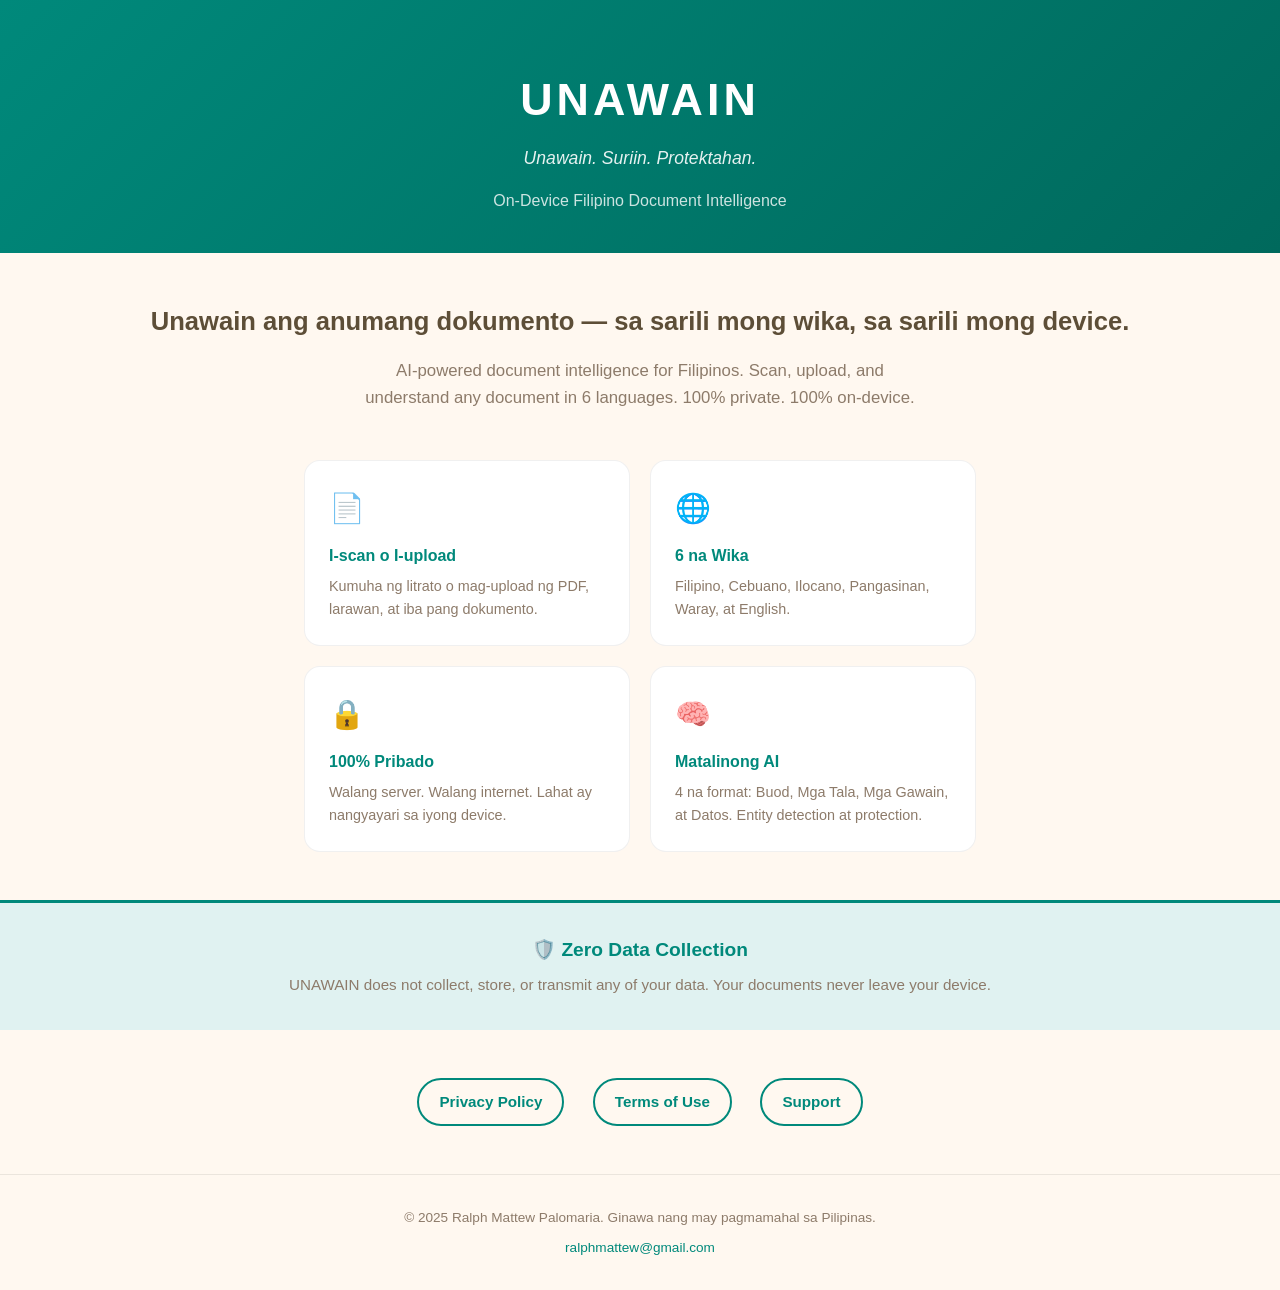
==== index.html @ cf9889a5 "UNAWAIN support site — privacy, terms, support pages" ====
<!DOCTYPE html>
<html lang="en">
<head>
    <meta charset="UTF-8">
    <meta name="viewport" content="width=device-width, initial-scale=1.0">
    <title>UNAWAIN — Filipino Document Intelligence</title>
    <style>
        :root {
            --teal: #00897B;
            --teal-light: #E0F2F1;
            --gold: #C49A2A;
            --brown: #5D4E37;
            --brown-light: #8D7B6A;
            --cream: #FFF8F0;
            --white: #FFFFFF;
        }
        * { margin: 0; padding: 0; box-sizing: border-box; }
        body {
            font-family: -apple-system, BlinkMacSystemFont, 'SF Pro Text', 'Helvetica Neue', sans-serif;
            background: var(--cream);
            color: var(--brown);
            line-height: 1.6;
        }
        .container { max-width: 720px; margin: 0 auto; padding: 0 24px; }
        header {
            text-align: center;
            padding: 64px 24px 40px;
            background: linear-gradient(135deg, var(--teal), #00695C);
            color: var(--white);
        }
        header h1 {
            font-size: 2.8rem;
            letter-spacing: 4px;
            font-weight: 700;
            margin-bottom: 8px;
        }
        header .tagline {
            font-style: italic;
            font-size: 1.1rem;
            opacity: 0.9;
        }
        header .subtitle {
            margin-top: 16px;
            font-size: 1rem;
            opacity: 0.8;
        }
        .hero {
            text-align: center;
            padding: 48px 24px;
        }
        .hero h2 {
            font-size: 1.6rem;
            color: var(--brown);
            margin-bottom: 16px;
        }
        .hero p {
            font-size: 1.05rem;
            color: var(--brown-light);
            max-width: 560px;
            margin: 0 auto;
        }
        .features {
            display: grid;
            grid-template-columns: 1fr 1fr;
            gap: 20px;
            padding: 0 24px 48px;
            max-width: 720px;
            margin: 0 auto;
        }
        @media (max-width: 540px) { .features { grid-template-columns: 1fr; } }
        .feature {
            background: var(--white);
            border-radius: 16px;
            padding: 24px;
            border: 1px solid rgba(0,0,0,0.06);
        }
        .feature .icon { font-size: 1.8rem; margin-bottom: 12px; }
        .feature h3 { font-size: 1rem; margin-bottom: 6px; color: var(--teal); }
        .feature p { font-size: 0.9rem; color: var(--brown-light); }
        .privacy-banner {
            background: var(--teal-light);
            text-align: center;
            padding: 32px 24px;
            border-top: 3px solid var(--teal);
        }
        .privacy-banner h3 { color: var(--teal); font-size: 1.2rem; margin-bottom: 8px; }
        .privacy-banner p { color: var(--brown-light); font-size: 0.95rem; }
        .links {
            text-align: center;
            padding: 40px 24px;
        }
        .links a {
            display: inline-block;
            margin: 8px 12px;
            color: var(--teal);
            text-decoration: none;
            font-weight: 600;
            font-size: 0.95rem;
            padding: 10px 20px;
            border: 2px solid var(--teal);
            border-radius: 24px;
            transition: all 0.2s;
        }
        .links a:hover {
            background: var(--teal);
            color: var(--white);
        }
        footer {
            text-align: center;
            padding: 32px 24px;
            font-size: 0.85rem;
            color: var(--brown-light);
            border-top: 1px solid rgba(0,0,0,0.08);
        }
        footer a { color: var(--teal); text-decoration: none; }
    </style>
</head>
<body>
    <header>
        <h1>UNAWAIN</h1>
        <div class="tagline">Unawain. Suriin. Protektahan.</div>
        <div class="subtitle">On-Device Filipino Document Intelligence</div>
    </header>

    <div class="hero">
        <h2>Unawain ang anumang dokumento — sa sarili mong wika, sa sarili mong device.</h2>
        <p>AI-powered document intelligence for Filipinos. Scan, upload, and understand any document in 6 languages. 100% private. 100% on-device.</p>
    </div>

    <div class="features">
        <div class="feature">
            <div class="icon">📄</div>
            <h3>I-scan o I-upload</h3>
            <p>Kumuha ng litrato o mag-upload ng PDF, larawan, at iba pang dokumento.</p>
        </div>
        <div class="feature">
            <div class="icon">🌐</div>
            <h3>6 na Wika</h3>
            <p>Filipino, Cebuano, Ilocano, Pangasinan, Waray, at English.</p>
        </div>
        <div class="feature">
            <div class="icon">🔒</div>
            <h3>100% Pribado</h3>
            <p>Walang server. Walang internet. Lahat ay nangyayari sa iyong device.</p>
        </div>
        <div class="feature">
            <div class="icon">🧠</div>
            <h3>Matalinong AI</h3>
            <p>4 na format: Buod, Mga Tala, Mga Gawain, at Datos. Entity detection at protection.</p>
        </div>
    </div>

    <div class="privacy-banner">
        <h3>🛡️ Zero Data Collection</h3>
        <p>UNAWAIN does not collect, store, or transmit any of your data. Your documents never leave your device.</p>
    </div>

    <div class="links">
        <a href="privacy/">Privacy Policy</a>
        <a href="terms/">Terms of Use</a>
        <a href="support/">Support</a>
    </div>

    <footer>
        <p>&copy; 2025 Ralph Mattew Palomaria. Ginawa nang may pagmamahal sa Pilipinas.</p>
        <p style="margin-top: 8px;"><a href="mailto:ralphmattew@gmail.com">ralphmattew@gmail.com</a></p>
    </footer>
</body>
</html>
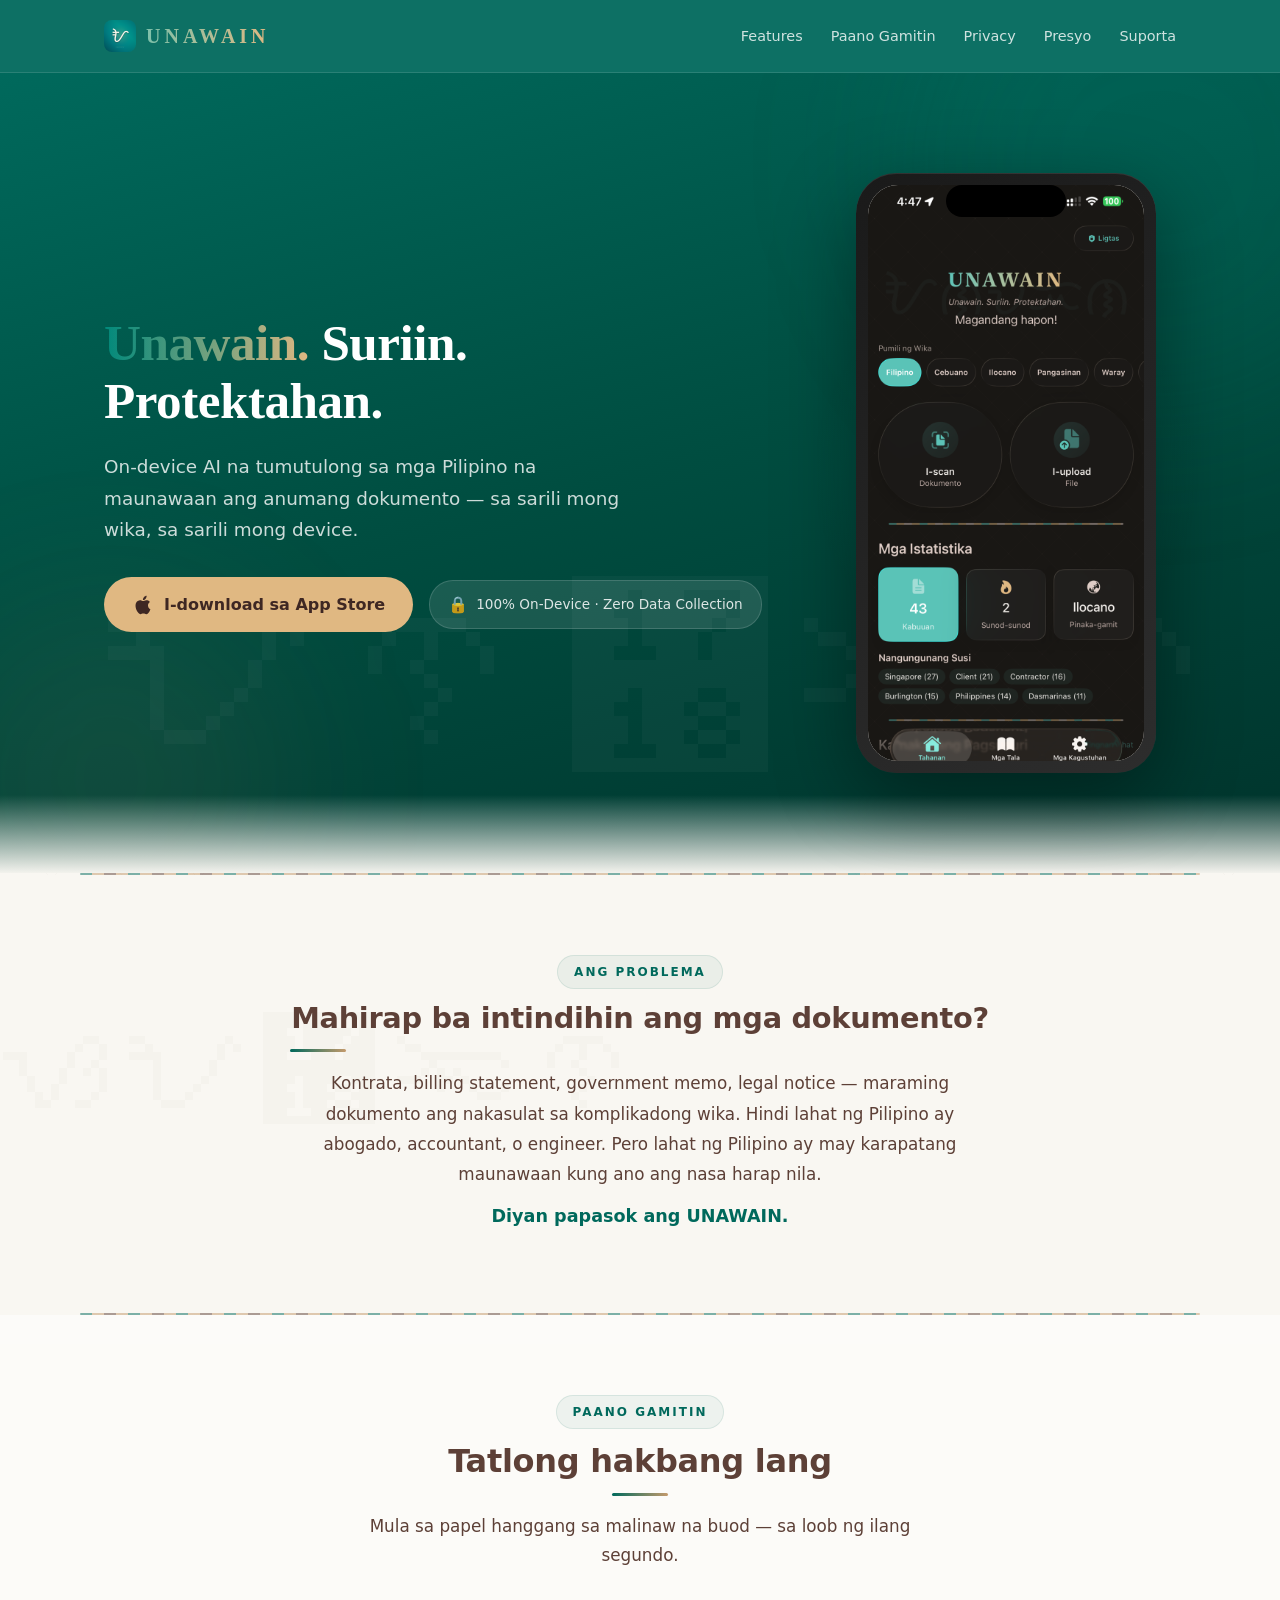
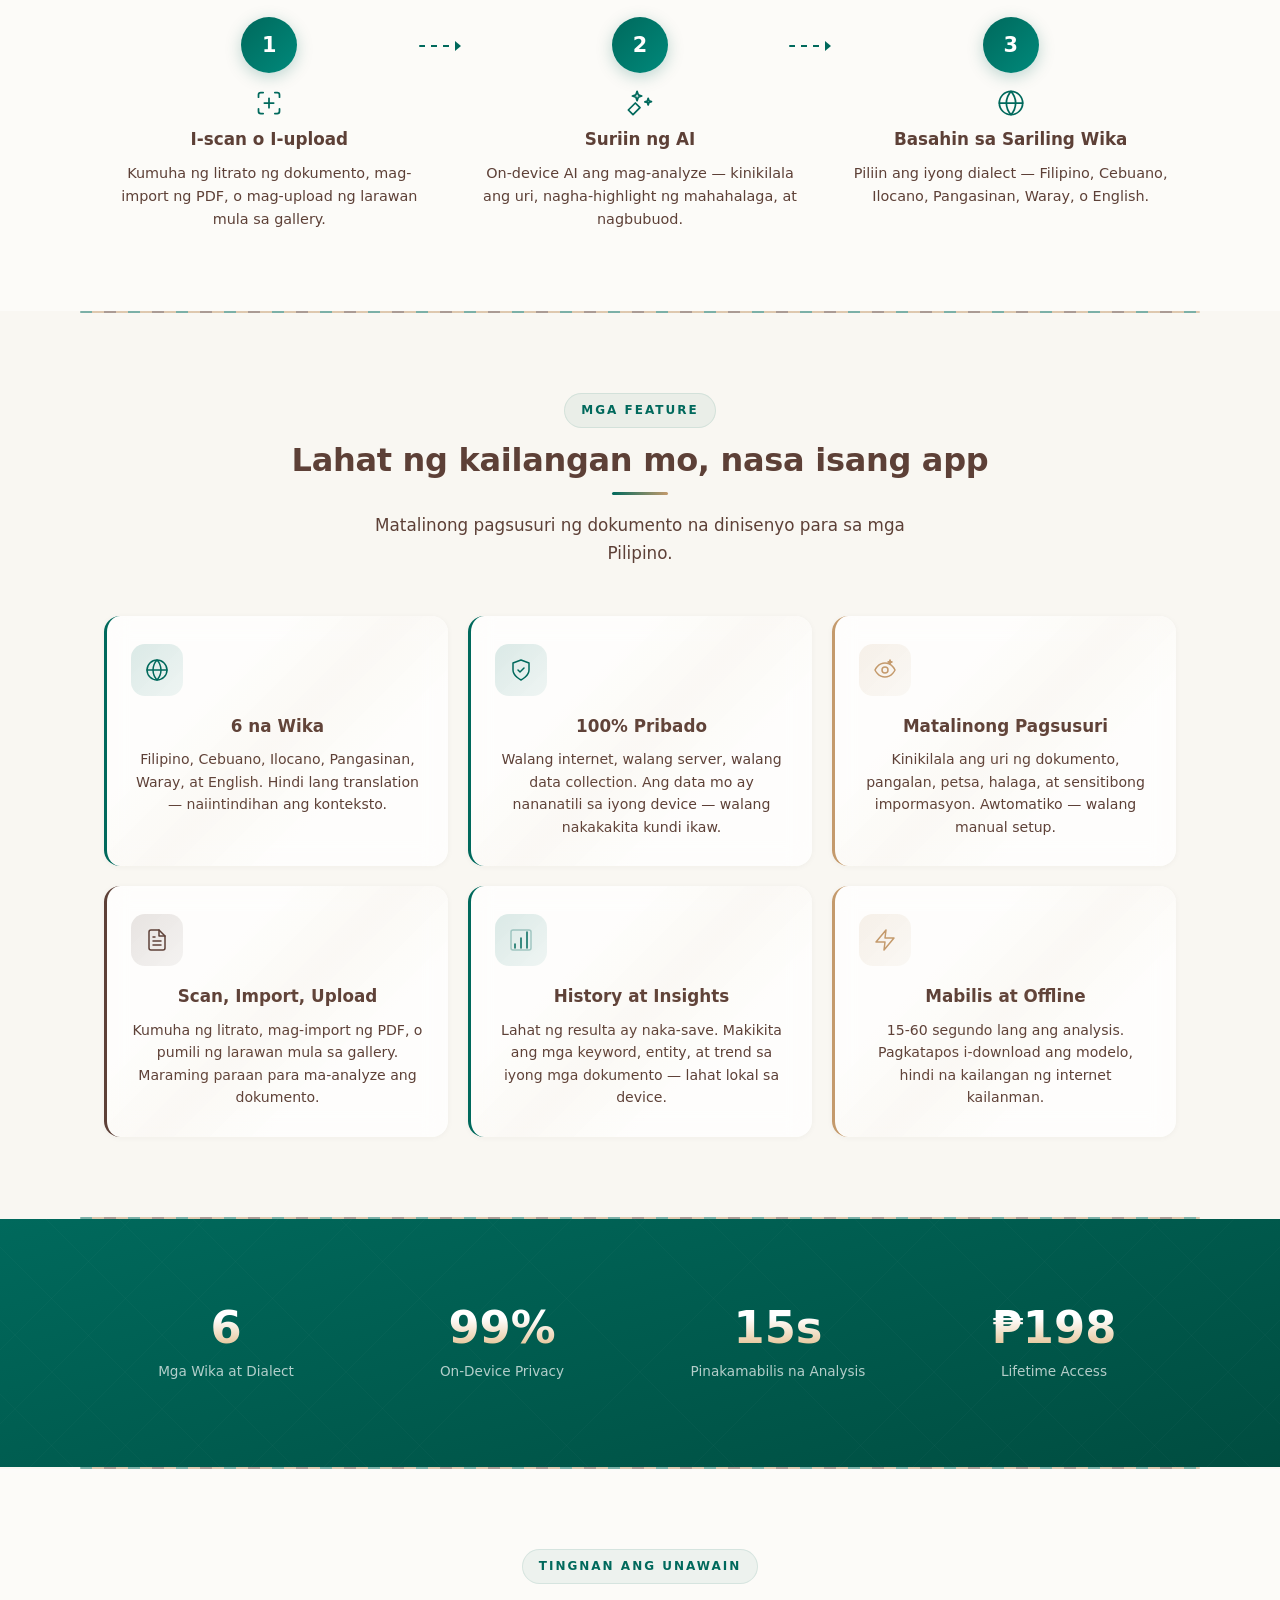
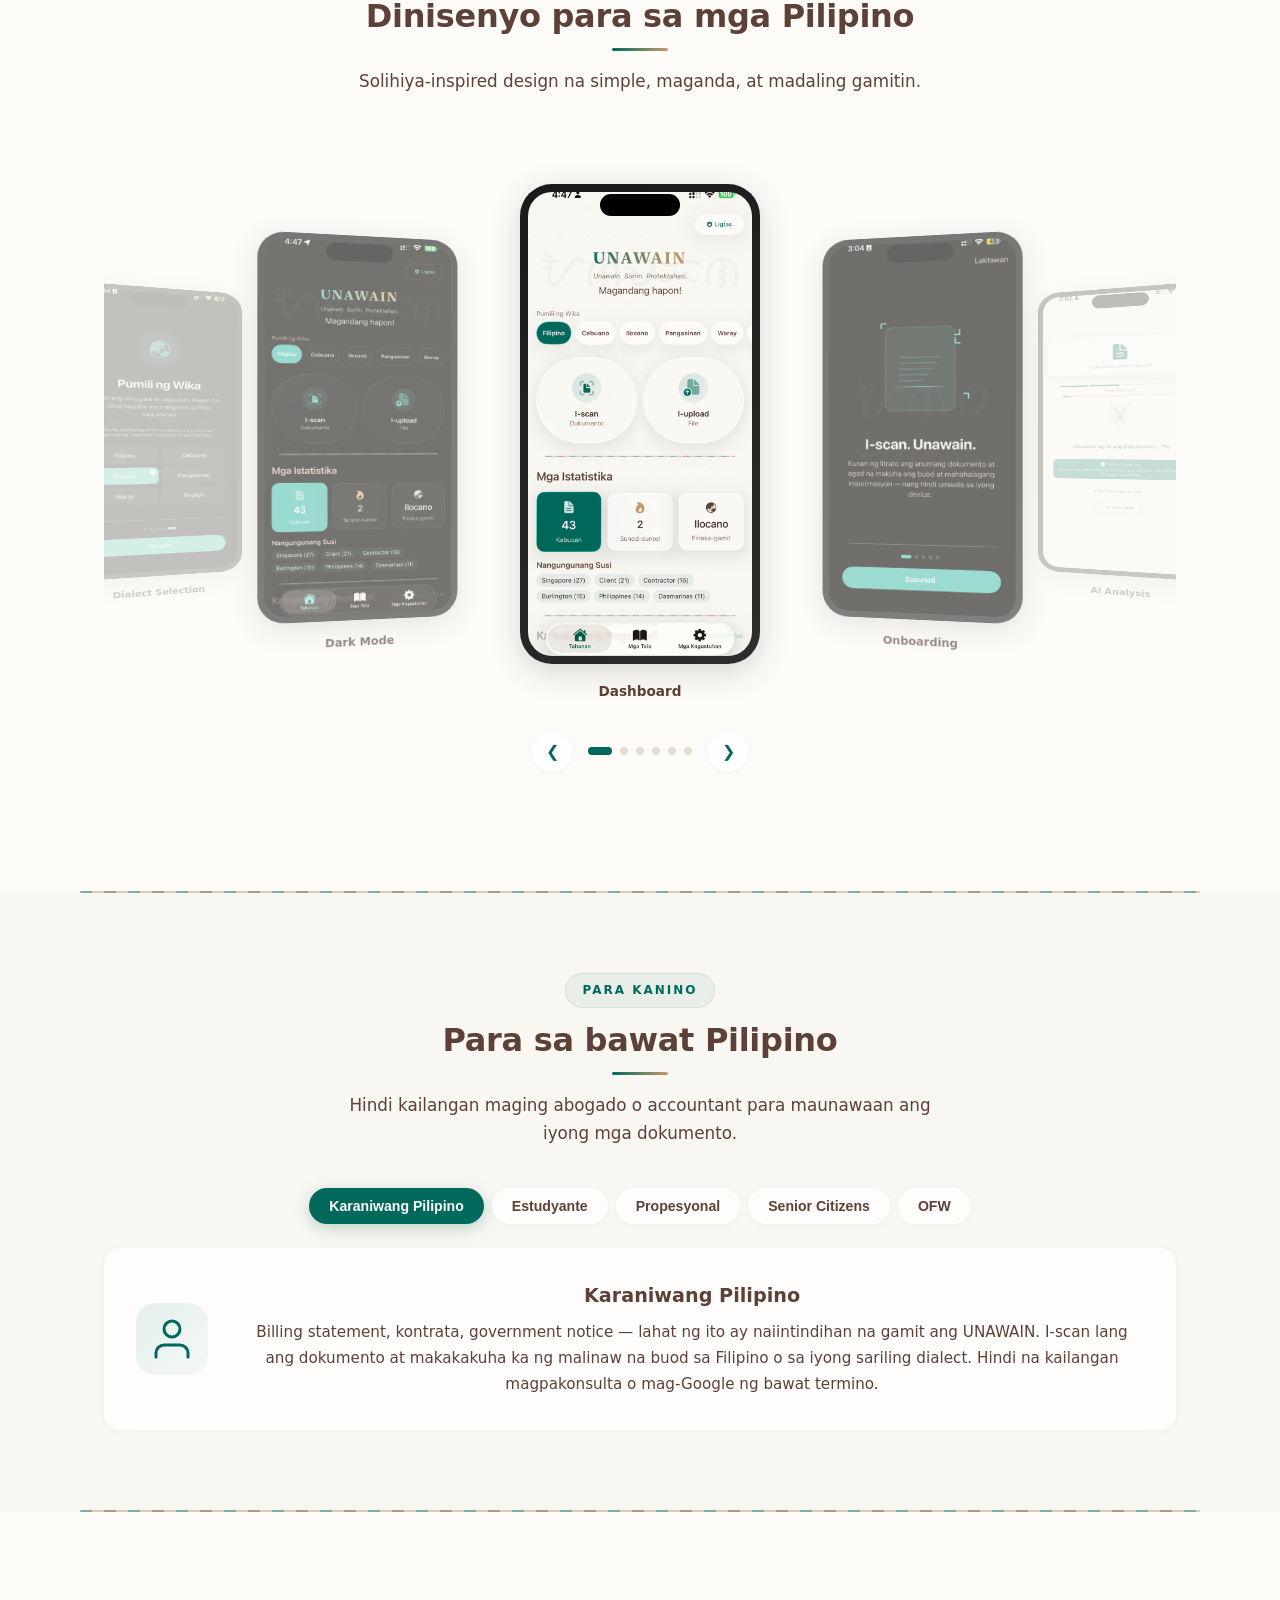
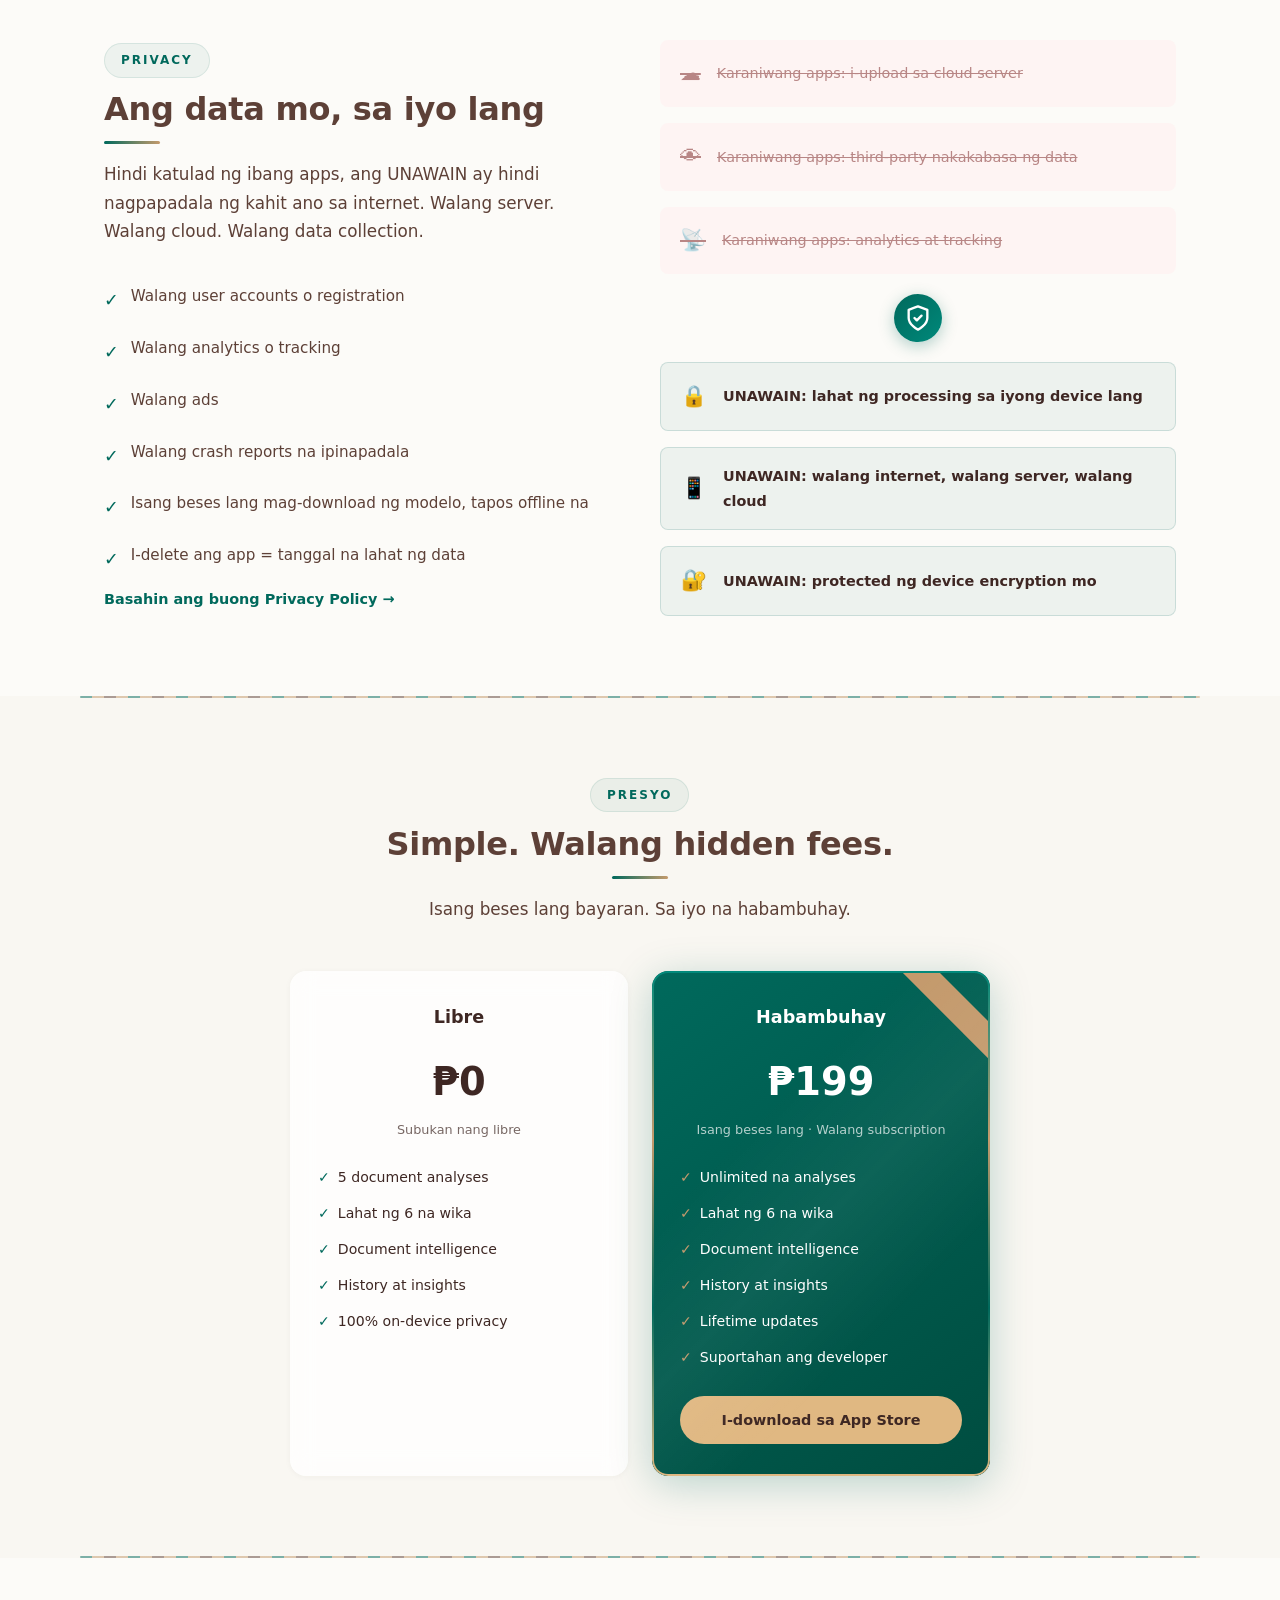
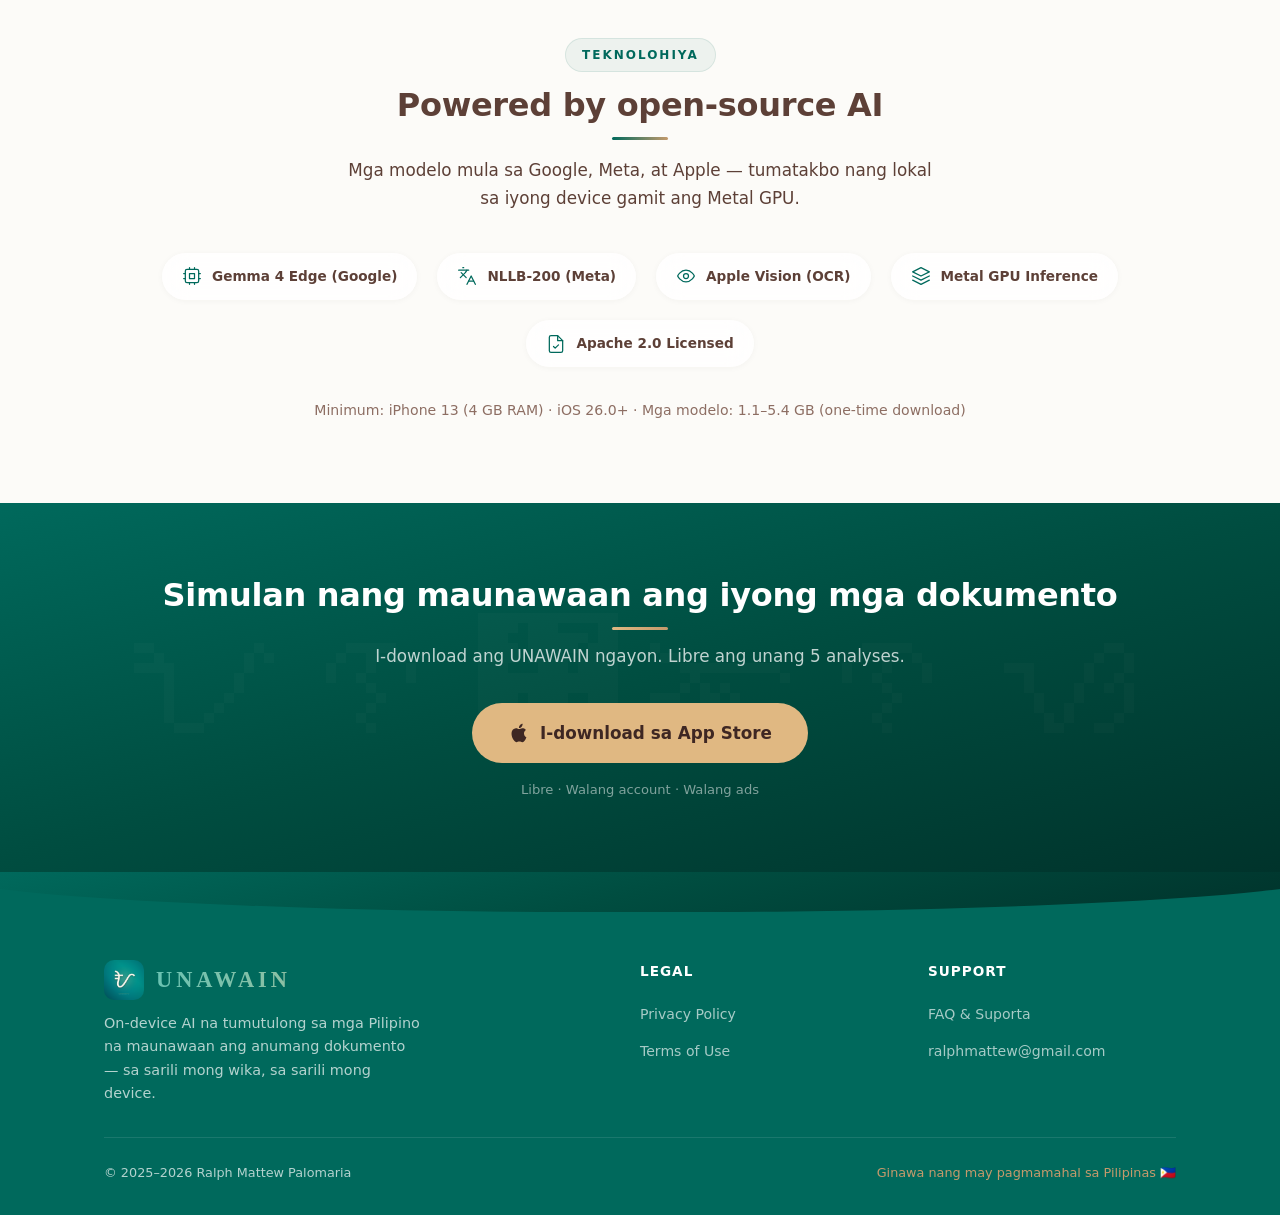
==== commit 4dbbb4b7: "Redesign landing page with premium UI/UX - 3D parallax hero phone, floating Solihiya particles, cine" ====
--- a/index.html
+++ b/index.html
@@ -1,169 +1,840 @@
 <!DOCTYPE html>
-<html lang="en">
+<html lang="fil">
 <head>
     <meta charset="UTF-8">
     <meta name="viewport" content="width=device-width, initial-scale=1.0">
-    <title>UNAWAIN — Filipino Document Intelligence</title>
-    <style>
-        :root {
-            --teal: #00897B;
-            --teal-light: #E0F2F1;
-            --gold: #C49A2A;
-            --brown: #5D4E37;
-            --brown-light: #8D7B6A;
-            --cream: #FFF8F0;
-            --white: #FFFFFF;
-        }
-        * { margin: 0; padding: 0; box-sizing: border-box; }
-        body {
-            font-family: -apple-system, BlinkMacSystemFont, 'SF Pro Text', 'Helvetica Neue', sans-serif;
-            background: var(--cream);
-            color: var(--brown);
-            line-height: 1.6;
-        }
-        .container { max-width: 720px; margin: 0 auto; padding: 0 24px; }
-        header {
-            text-align: center;
-            padding: 64px 24px 40px;
-            background: linear-gradient(135deg, var(--teal), #00695C);
-            color: var(--white);
-        }
-        header h1 {
-            font-size: 2.8rem;
-            letter-spacing: 4px;
-            font-weight: 700;
-            margin-bottom: 8px;
-        }
-        header .tagline {
-            font-style: italic;
-            font-size: 1.1rem;
-            opacity: 0.9;
-        }
-        header .subtitle {
-            margin-top: 16px;
-            font-size: 1rem;
-            opacity: 0.8;
-        }
-        .hero {
-            text-align: center;
-            padding: 48px 24px;
-        }
-        .hero h2 {
-            font-size: 1.6rem;
-            color: var(--brown);
-            margin-bottom: 16px;
-        }
-        .hero p {
-            font-size: 1.05rem;
-            color: var(--brown-light);
-            max-width: 560px;
-            margin: 0 auto;
-        }
-        .features {
-            display: grid;
-            grid-template-columns: 1fr 1fr;
-            gap: 20px;
-            padding: 0 24px 48px;
-            max-width: 720px;
-            margin: 0 auto;
-        }
-        @media (max-width: 540px) { .features { grid-template-columns: 1fr; } }
-        .feature {
-            background: var(--white);
-            border-radius: 16px;
-            padding: 24px;
-            border: 1px solid rgba(0,0,0,0.06);
-        }
-        .feature .icon { font-size: 1.8rem; margin-bottom: 12px; }
-        .feature h3 { font-size: 1rem; margin-bottom: 6px; color: var(--teal); }
-        .feature p { font-size: 0.9rem; color: var(--brown-light); }
-        .privacy-banner {
-            background: var(--teal-light);
-            text-align: center;
-            padding: 32px 24px;
-            border-top: 3px solid var(--teal);
-        }
-        .privacy-banner h3 { color: var(--teal); font-size: 1.2rem; margin-bottom: 8px; }
-        .privacy-banner p { color: var(--brown-light); font-size: 0.95rem; }
-        .links {
-            text-align: center;
-            padding: 40px 24px;
-        }
-        .links a {
-            display: inline-block;
-            margin: 8px 12px;
-            color: var(--teal);
-            text-decoration: none;
-            font-weight: 600;
-            font-size: 0.95rem;
-            padding: 10px 20px;
-            border: 2px solid var(--teal);
-            border-radius: 24px;
-            transition: all 0.2s;
-        }
-        .links a:hover {
-            background: var(--teal);
-            color: var(--white);
-        }
-        footer {
-            text-align: center;
-            padding: 32px 24px;
-            font-size: 0.85rem;
-            color: var(--brown-light);
-            border-top: 1px solid rgba(0,0,0,0.08);
-        }
-        footer a { color: var(--teal); text-decoration: none; }
-    </style>
+    <title>UNAWAIN — Filipino Document Intelligence | On-Device AI</title>
+    <meta name="description" content="On-device AI na tumutulong sa mga Pilipino na maunawaan ang anumang dokumento — sa sarili mong wika, sa sarili mong device. 100% pribado, walang internet.">
+    <meta property="og:title" content="UNAWAIN — Filipino Document Intelligence">
+    <meta property="og:description" content="On-device AI para sa mga Pilipino. I-scan o i-upload ang dokumento, makakuha ng buod sa 6 na wika. 100% pribado.">
+    <meta property="og:type" content="website">
+    <meta property="og:image" content="https://ralph-mattew.github.io/unawain-app/assets/img/appicon.png">
+    <meta property="og:url" content="https://ralph-mattew.github.io/unawain-app/">
+    <meta name="twitter:card" content="summary_large_image">
+    <meta name="twitter:title" content="UNAWAIN — Filipino Document Intelligence">
+    <meta name="twitter:description" content="On-device AI para sa mga Pilipino. I-scan, suriin, unawain — sa sarili mong wika.">
+    <meta name="theme-color" content="#00695C">
+    <link rel="icon" type="image/png" href="assets/img/appicon.png">
+    <link rel="stylesheet" href="assets/css/style.css">
+    <script type="application/ld+json">
+    {
+        "@context": "https://schema.org",
+        "@type": "SoftwareApplication",
+        "name": "UNAWAIN",
+        "operatingSystem": "iOS 26+",
+        "applicationCategory": "ProductivityApplication",
+        "offers": [
+            { "@type": "Offer", "price": "0", "priceCurrency": "PHP", "description": "Free Tier — 5 document analyses" },
+            { "@type": "Offer", "price": "199", "priceCurrency": "PHP", "description": "Lifetime Access — Unlimited" }
+        ],
+        "description": "On-device AI na tumutulong sa mga Pilipino na maunawaan ang anumang dokumento sa sarili mong wika.",
+        "author": { "@type": "Person", "name": "Ralph Mattew Palomaria" }
+    }
+    </script>
 </head>
 <body>
-    <header>
-        <h1>UNAWAIN</h1>
-        <div class="tagline">Unawain. Suriin. Protektahan.</div>
-        <div class="subtitle">On-Device Filipino Document Intelligence</div>
-    </header>
-
-    <div class="hero">
-        <h2>Unawain ang anumang dokumento — sa sarili mong wika, sa sarili mong device.</h2>
-        <p>AI-powered document intelligence for Filipinos. Scan, upload, and understand any document in 6 languages. 100% private. 100% on-device.</p>
-    </div>
-
-    <div class="features">
-        <div class="feature">
-            <div class="icon">📄</div>
-            <h3>I-scan o I-upload</h3>
-            <p>Kumuha ng litrato o mag-upload ng PDF, larawan, at iba pang dokumento.</p>
-        </div>
-        <div class="feature">
-            <div class="icon">🌐</div>
-            <h3>6 na Wika</h3>
-            <p>Filipino, Cebuano, Ilocano, Pangasinan, Waray, at English.</p>
-        </div>
-        <div class="feature">
-            <div class="icon">🔒</div>
-            <h3>100% Pribado</h3>
-            <p>Walang server. Walang internet. Lahat ay nangyayari sa iyong device.</p>
-        </div>
-        <div class="feature">
-            <div class="icon">🧠</div>
-            <h3>Matalinong AI</h3>
-            <p>4 na format: Buod, Mga Tala, Mga Gawain, at Datos. Entity detection at protection.</p>
-        </div>
-    </div>
-
-    <div class="privacy-banner">
-        <h3>🛡️ Zero Data Collection</h3>
-        <p>UNAWAIN does not collect, store, or transmit any of your data. Your documents never leave your device.</p>
-    </div>
-
-    <div class="links">
-        <a href="privacy/">Privacy Policy</a>
-        <a href="terms/">Terms of Use</a>
-        <a href="support/">Support</a>
-    </div>
-
-    <footer>
-        <p>&copy; 2025 Ralph Mattew Palomaria. Ginawa nang may pagmamahal sa Pilipinas.</p>
-        <p style="margin-top: 8px;"><a href="mailto:ralphmattew@gmail.com">ralphmattew@gmail.com</a></p>
-    </footer>
+<div class="scroll-progress" id="scroll-progress" aria-hidden="true"></div>
+<a href="#features" class="skip-link">Skip to content</a>
+
+<!-- Navigation -->
+<nav class="site-nav" id="site-nav">
+    <div class="nav-inner">
+        <a href="./" class="nav-brand"><img src="assets/img/appicon.png" alt="UNAWAIN" class="nav-icon" width="32" height="32">UNAWAIN</a>
+        <button class="nav-toggle" onclick="document.querySelector('.nav-links').classList.toggle('open')" aria-label="Menu">&#9776;</button>
+        <ul class="nav-links">
+            <li><a href="#features">Features</a></li>
+            <li><a href="#how-it-works">Paano Gamitin</a></li>
+            <li><a href="#privacy-section">Privacy</a></li>
+            <li><a href="#pricing">Presyo</a></li>
+            <li><a href="support/">Suporta</a></li>
+        </ul>
+    </div>
+</nav>
+
+<!-- Hero -->
+<section class="hero">
+    <canvas class="hero-particles" aria-hidden="true"></canvas>
+    <div class="hero-orb hero-orb-1"></div>
+    <div class="hero-orb hero-orb-2"></div>
+    <div class="section-inner">
+        <div class="hero-content">
+            <h1 class="hero-tagline">
+                <span class="accent">Unawain.</span> Suriin.<br>Protektahan.
+            </h1>
+            <p class="hero-subtitle">
+                On-device AI na tumutulong sa mga Pilipino na maunawaan ang anumang dokumento — sa sarili mong wika, sa sarili mong device.
+            </p>
+            <div class="hero-badges">
+                <a href="#pricing" class="hero-cta">
+                    <svg viewBox="0 0 24 24" fill="currentColor" width="22" height="22"><path d="M18.71 19.5c-.83 1.24-1.71 2.45-3.05 2.47-1.34.03-1.77-.79-3.29-.79-1.53 0-2 .77-3.27.82-1.31.05-2.3-1.32-3.14-2.53C4.25 17 2.94 12.45 4.7 9.39c.87-1.52 2.43-2.48 4.12-2.51 1.28-.02 2.5.87 3.29.87.78 0 2.26-1.07 3.8-.91.65.03 2.47.26 3.64 1.98-.09.06-2.17 1.28-2.15 3.81.03 3.02 2.65 4.03 2.68 4.04-.03.07-.42 1.44-1.38 2.83M13 3.5c.73-.83 1.94-1.46 2.94-1.5.13 1.17-.34 2.35-1.04 3.19-.69.85-1.83 1.51-2.95 1.42-.15-1.15.41-2.35 1.05-3.11z"/></svg>
+                    I-download sa App Store
+                </a>
+                <span class="privacy-pill">
+                    <span class="lock-icon">&#x1F512;</span>
+                    100% On-Device &middot; Zero Data Collection
+                </span>
+            </div>
+        </div>
+        <div class="hero-visual">
+            <div class="phone-glow"></div>
+            <div class="phone-mockup">
+                <div class="phone-notch"></div>
+                <div class="phone-screen">
+                    <img src="assets/screenshots/dashboard-dark.png" alt="UNAWAIN Dashboard — istatistika, keyword chips, at mabilis na aksyon sa dark mode" class="phone-screenshot">
+                </div>
+            </div>
+        </div>
+    </div>
+</section>
+
+<div class="banig-divider"></div>
+
+<!-- Problem Statement -->
+<section class="problem">
+    <div class="section-inner">
+        <div class="problem-content reveal">
+            <span class="section-label">Ang Problema</span>
+            <h2 class="section-title">Mahirap ba intindihin ang mga dokumento?</h2>
+            <p>
+                Kontrata, billing statement, government memo, legal notice — maraming dokumento ang nakasulat sa komplikadong wika. Hindi lahat ng Pilipino ay abogado, accountant, o engineer. Pero lahat ng Pilipino ay may karapatang maunawaan kung ano ang nasa harap nila.
+            </p>
+            <p style="margin-top: 12px;">
+                <strong style="color: var(--philippine-teal); font-size: 1.1rem;">Diyan papasok ang UNAWAIN.</strong>
+            </p>
+        </div>
+    </div>
+</section>
+
+<div class="banig-divider"></div>
+
+<!-- How It Works -->
+<section class="how-it-works" id="how-it-works">
+    <div class="section-inner section-center">
+        <span class="section-label reveal">Paano Gamitin</span>
+        <h2 class="section-title reveal">Tatlong hakbang lang</h2>
+        <p class="section-subtitle reveal">Mula sa papel hanggang sa malinaw na buod — sa loob ng ilang segundo.</p>
+
+        <div class="steps-grid">
+            <div class="step reveal reveal-delay-1">
+                <div class="step-number">1</div>
+                <div class="step-icon"><svg width="28" height="28" viewBox="0 0 24 24" fill="none" stroke="currentColor" stroke-width="1.5" stroke-linecap="round" stroke-linejoin="round"><path d="M3 7V5a2 2 0 0 1 2-2h2"/><path d="M17 3h2a2 2 0 0 1 2 2v2"/><path d="M21 17v2a2 2 0 0 1-2 2h-2"/><path d="M7 21H5a2 2 0 0 1-2-2v-2"/><path d="M8 12h8"/><path d="M12 8v8"/></svg></div>
+                <h3>I-scan o I-upload</h3>
+                <p>Kumuha ng litrato ng dokumento, mag-import ng PDF, o mag-upload ng larawan mula sa gallery.</p>
+                <span class="step-arrow">&#10140;</span>
+            </div>
+            <div class="step reveal reveal-delay-2">
+                <div class="step-number">2</div>
+                <div class="step-icon"><svg width="28" height="28" viewBox="0 0 24 24" fill="none" stroke="currentColor" stroke-width="1.5" stroke-linecap="round" stroke-linejoin="round"><path d="M9.5 2l1 3 3 1-3 1-1 3-1-3-3-1 3-1z"/><path d="M19 8l.7 2.1 2.1.7-2.1.7-.7 2.1-.7-2.1L16.2 11l2.1-.7z"/><path d="M2 18l6-6 4 4-6 6z"/></svg></div>
+                <h3>Suriin ng AI</h3>
+                <p>On-device AI ang mag-analyze — kinikilala ang uri, nagha-highlight ng mahahalaga, at nagbubuod.</p>
+                <span class="step-arrow">&#10140;</span>
+            </div>
+            <div class="step reveal reveal-delay-3">
+                <div class="step-number">3</div>
+                <div class="step-icon"><svg width="28" height="28" viewBox="0 0 24 24" fill="none" stroke="currentColor" stroke-width="1.5" stroke-linecap="round" stroke-linejoin="round"><circle cx="12" cy="12" r="10"/><path d="M2 12h20"/><path d="M12 2a15.3 15.3 0 0 1 4 10 15.3 15.3 0 0 1-4 10 15.3 15.3 0 0 1-4-10A15.3 15.3 0 0 1 12 2z"/></svg></div>
+                <h3>Basahin sa Sariling Wika</h3>
+                <p>Piliin ang iyong dialect — Filipino, Cebuano, Ilocano, Pangasinan, Waray, o English.</p>
+            </div>
+        </div>
+    </div>
+</section>
+
+<div class="banig-divider"></div>
+
+<!-- Features -->
+<section class="features" id="features">
+    <div class="section-inner section-center">
+        <span class="section-label reveal">Mga Feature</span>
+        <h2 class="section-title reveal">Lahat ng kailangan mo, nasa isang app</h2>
+        <p class="section-subtitle reveal">Matalinong pagsusuri ng dokumento na dinisenyo para sa mga Pilipino.</p>
+
+        <div class="features-grid">
+            <div class="feature-card capiz-shimmer reveal reveal-delay-1">
+                <div class="feature-icon"><svg width="24" height="24" viewBox="0 0 24 24" fill="none" stroke="currentColor" stroke-width="1.5" stroke-linecap="round" stroke-linejoin="round"><circle cx="12" cy="12" r="10"/><path d="M2 12h20"/><path d="M12 2a15.3 15.3 0 0 1 4 10 15.3 15.3 0 0 1-4 10 15.3 15.3 0 0 1-4-10A15.3 15.3 0 0 1 12 2z"/></svg></div>
+                <h3>6 na Wika</h3>
+                <p>Filipino, Cebuano, Ilocano, Pangasinan, Waray, at English. Hindi lang translation — naiintindihan ang konteksto.</p>
+            </div>
+            <div class="feature-card capiz-shimmer reveal reveal-delay-2">
+                <div class="feature-icon"><svg width="24" height="24" viewBox="0 0 24 24" fill="none" stroke="currentColor" stroke-width="1.5" stroke-linecap="round" stroke-linejoin="round"><path d="M12 22s8-4 8-10V5l-8-3-8 3v7c0 6 8 10 8 10z"/><path d="M9 12l2 2 4-4"/></svg></div>
+                <h3>100% Pribado</h3>
+                <p>Walang internet, walang server, walang data collection. Ang data mo ay nananatili sa iyong device — walang nakakakita kundi ikaw.</p>
+            </div>
+            <div class="feature-card capiz-shimmer reveal reveal-delay-3">
+                <div class="feature-icon"><svg width="24" height="24" viewBox="0 0 24 24" fill="none" stroke="currentColor" stroke-width="1.5" stroke-linecap="round" stroke-linejoin="round"><path d="M2 12s3-7 10-7 10 7 10 7-3 7-10 7S2 12 2 12z"/><circle cx="12" cy="12" r="3"/><path d="M17 2l.5 1.5L19 4l-1.5.5L17 6l-.5-1.5L15 4l1.5-.5z"/></svg></div>
+                <h3>Matalinong Pagsusuri</h3>
+                <p>Kinikilala ang uri ng dokumento, pangalan, petsa, halaga, at sensitibong impormasyon. Awtomatiko — walang manual setup.</p>
+            </div>
+            <div class="feature-card capiz-shimmer reveal reveal-delay-1">
+                <div class="feature-icon"><svg width="24" height="24" viewBox="0 0 24 24" fill="none" stroke="currentColor" stroke-width="1.5" stroke-linecap="round" stroke-linejoin="round"><path d="M14 2H6a2 2 0 0 0-2 2v16a2 2 0 0 0 2 2h12a2 2 0 0 0 2-2V8z"/><path d="M14 2v6h6"/><path d="M16 13H8"/><path d="M16 17H8"/><path d="M10 9H8"/></svg></div>
+                <h3>Scan, Import, Upload</h3>
+                <p>Kumuha ng litrato, mag-import ng PDF, o pumili ng larawan mula sa gallery. Maraming paraan para ma-analyze ang dokumento.</p>
+            </div>
+            <div class="feature-card capiz-shimmer reveal reveal-delay-2">
+                <div class="feature-icon"><svg width="24" height="24" viewBox="0 0 24 24" fill="none" stroke="currentColor" stroke-width="1.5" stroke-linecap="round" stroke-linejoin="round"><path d="M12 20V10"/><path d="M18 20V4"/><path d="M6 20v-4"/><rect x="2" y="2" width="20" height="20" rx="2" stroke-opacity="0.3"/></svg></div>
+                <h3>History at Insights</h3>
+                <p>Lahat ng resulta ay naka-save. Makikita ang mga keyword, entity, at trend sa iyong mga dokumento — lahat lokal sa device.</p>
+            </div>
+            <div class="feature-card capiz-shimmer reveal reveal-delay-3">
+                <div class="feature-icon"><svg width="24" height="24" viewBox="0 0 24 24" fill="none" stroke="currentColor" stroke-width="1.5" stroke-linecap="round" stroke-linejoin="round"><polygon points="13 2 3 14 12 14 11 22 21 10 12 10 13 2"/></svg></div>
+                <h3>Mabilis at Offline</h3>
+                <p>15-60 segundo lang ang analysis. Pagkatapos i-download ang modelo, hindi na kailangan ng internet kailanman.</p>
+            </div>
+        </div>
+    </div>
+</section>
+
+<div class="banig-divider"></div>
+
+<!-- Stats -->
+<section class="stats">
+    <div class="section-inner">
+        <div class="stats-grid">
+            <div class="stat-item reveal reveal-delay-1">
+                <div class="stat-number" data-target="6" data-suffix="">0</div>
+                <div class="stat-label">Mga Wika at Dialect</div>
+            </div>
+            <div class="stat-item reveal reveal-delay-2">
+                <div class="stat-number" data-target="100" data-suffix="%">0%</div>
+                <div class="stat-label">On-Device Privacy</div>
+            </div>
+            <div class="stat-item reveal reveal-delay-3">
+                <div class="stat-number" data-target="15" data-suffix="s">0s</div>
+                <div class="stat-label">Pinakamabilis na Analysis</div>
+            </div>
+            <div class="stat-item reveal reveal-delay-4">
+                <div class="stat-number" data-target="199" data-prefix="&#8369;" data-suffix="">&#8369;0</div>
+                <div class="stat-label">Lifetime Access</div>
+            </div>
+        </div>
+    </div>
+</section>
+
+<div class="banig-divider"></div>
+
+<!-- Screenshots -->
+<section class="screenshots" id="screenshots">
+    <div class="section-inner section-center">
+        <span class="section-label reveal">Tingnan ang UNAWAIN</span>
+        <h2 class="section-title reveal">Dinisenyo para sa mga Pilipino</h2>
+        <p class="section-subtitle reveal">Solihiya-inspired design na simple, maganda, at madaling gamitin.</p>
+
+        <div class="carousel-container">
+            <div class="carousel-track" id="carousel-track">
+                <div class="carousel-slide" data-index="0">
+                    <div class="screenshot-frame">
+                        <div class="screenshot-inner">
+                            <img src="assets/screenshots/dashboard-light.png" alt="UNAWAIN Dashboard" loading="lazy">
+                        </div>
+                    </div>
+                    <div class="screenshot-caption">Dashboard</div>
+                </div>
+                <div class="carousel-slide" data-index="1">
+                    <div class="screenshot-frame">
+                        <div class="screenshot-inner">
+                            <img src="assets/screenshots/onboarding-scan.png" alt="UNAWAIN Onboarding" loading="lazy">
+                        </div>
+                    </div>
+                    <div class="screenshot-caption">Onboarding</div>
+                </div>
+                <div class="carousel-slide" data-index="2">
+                    <div class="screenshot-frame">
+                        <div class="screenshot-inner">
+                            <img src="assets/screenshots/ai-processing.png" alt="UNAWAIN AI Processing" loading="lazy">
+                        </div>
+                    </div>
+                    <div class="screenshot-caption">AI Analysis</div>
+                </div>
+                <div class="carousel-slide" data-index="3">
+                    <div class="screenshot-frame">
+                        <div class="screenshot-inner">
+                            <img src="assets/screenshots/document-result.png" alt="UNAWAIN Document Result" loading="lazy">
+                        </div>
+                    </div>
+                    <div class="screenshot-caption">Summary Result</div>
+                </div>
+                <div class="carousel-slide" data-index="4">
+                    <div class="screenshot-frame">
+                        <div class="screenshot-inner">
+                            <img src="assets/screenshots/dialect-selection.png" alt="UNAWAIN Dialect Selection" loading="lazy">
+                        </div>
+                    </div>
+                    <div class="screenshot-caption">Dialect Selection</div>
+                </div>
+                <div class="carousel-slide" data-index="5">
+                    <div class="screenshot-frame">
+                        <div class="screenshot-inner">
+                            <img src="assets/screenshots/dashboard-dark.png" alt="UNAWAIN Dark Mode" loading="lazy">
+                        </div>
+                    </div>
+                    <div class="screenshot-caption">Dark Mode</div>
+                </div>
+            </div>
+            <div class="carousel-nav">
+                <button class="carousel-btn carousel-prev" aria-label="Previous">&#10094;</button>
+                <div class="carousel-dots" id="carousel-dots"></div>
+                <button class="carousel-btn carousel-next" aria-label="Next">&#10095;</button>
+            </div>
+        </div>
+    </div>
+</section>
+
+<div class="banig-divider"></div>
+
+<!-- Audience -->
+<section class="audience" id="audience">
+    <div class="section-inner section-center">
+        <span class="section-label reveal">Para Kanino</span>
+        <h2 class="section-title reveal">Para sa bawat Pilipino</h2>
+        <p class="section-subtitle reveal">Hindi kailangan maging abogado o accountant para maunawaan ang iyong mga dokumento.</p>
+
+        <div class="audience-tabs reveal">
+            <button class="audience-tab active" onclick="showAudience(0)">Karaniwang Pilipino</button>
+            <button class="audience-tab" onclick="showAudience(1)">Estudyante</button>
+            <button class="audience-tab" onclick="showAudience(2)">Propesyonal</button>
+            <button class="audience-tab" onclick="showAudience(3)">Senior Citizens</button>
+            <button class="audience-tab" onclick="showAudience(4)">OFW</button>
+        </div>
+
+        <div class="audience-panels">
+            <div class="audience-panel active">
+                <div class="audience-panel-icon"><svg width="48" height="48" viewBox="0 0 24 24" fill="none" stroke="currentColor" stroke-width="1.5" stroke-linecap="round" stroke-linejoin="round"><path d="M20 21v-2a4 4 0 0 0-4-4H8a4 4 0 0 0-4 4v2"/><circle cx="12" cy="7" r="4"/></svg></div>
+                <div>
+                    <h3>Karaniwang Pilipino</h3>
+                    <p>Billing statement, kontrata, government notice — lahat ng ito ay naiintindihan na gamit ang UNAWAIN. I-scan lang ang dokumento at makakakuha ka ng malinaw na buod sa Filipino o sa iyong sariling dialect. Hindi na kailangan magpakonsulta o mag-Google ng bawat termino.</p>
+                </div>
+            </div>
+            <div class="audience-panel">
+                <div class="audience-panel-icon"><svg width="48" height="48" viewBox="0 0 24 24" fill="none" stroke="currentColor" stroke-width="1.5" stroke-linecap="round" stroke-linejoin="round"><path d="M22 10v6M2 10l10-5 10 5-10 5z"/><path d="M6 12v5c0 1.66 2.69 3 6 3s6-1.34 6-3v-5"/></svg></div>
+                <div>
+                    <h3>Estudyante</h3>
+                    <p>I-scan ang module o i-upload ang PDF na readings. Makakakuha ka ng organized notes, key points, at task list — sa wikang mas madaling maintindihan. Libre ang 5 analyses para masubukan muna bago bumili.</p>
+                </div>
+            </div>
+            <div class="audience-panel">
+                <div class="audience-panel-icon"><svg width="48" height="48" viewBox="0 0 24 24" fill="none" stroke="currentColor" stroke-width="1.5" stroke-linecap="round" stroke-linejoin="round"><rect x="2" y="7" width="20" height="14" rx="2"/><path d="M16 7V5a2 2 0 0 0-2-2h-4a2 2 0 0 0-2 2v2"/><path d="M12 12v3"/><path d="M2 12h20"/></svg></div>
+                <div>
+                    <h3>Propesyonal</h3>
+                    <p>Mabilis na document summaries, action item checklists, at data extraction — lahat pribado at hindi dumadaan sa cloud. I-record ang meeting at makakuha ng AI-powered transcription at summary.</p>
+                </div>
+            </div>
+            <div class="audience-panel">
+                <div class="audience-panel-icon"><svg width="48" height="48" viewBox="0 0 24 24" fill="none" stroke="currentColor" stroke-width="1.5" stroke-linecap="round" stroke-linejoin="round"><path d="M20.84 4.61a5.5 5.5 0 0 0-7.78 0L12 5.67l-1.06-1.06a5.5 5.5 0 0 0-7.78 7.78l1.06 1.06L12 21.23l7.78-7.78 1.06-1.06a5.5 5.5 0 0 0 0-7.78z"/></svg></div>
+                <div>
+                    <h3>Senior Citizens</h3>
+                    <p>Malaking font, simpleng interface, at Filipino na wika. Tulungan ang ating mga nakatatanda na maunawaan ang kanilang billing statements, government letters, at medical documents nang hindi nangangailangan ng tulong sa iba.</p>
+                </div>
+            </div>
+            <div class="audience-panel">
+                <div class="audience-panel-icon"><svg width="48" height="48" viewBox="0 0 24 24" fill="none" stroke="currentColor" stroke-width="1.5" stroke-linecap="round" stroke-linejoin="round"><path d="M17.8 19.2L16 11l3.5-3.5C20.3 6.7 21 5.1 21 4.5c0-.6-.1-.8-.5-.8-.6 0-2.2.7-3 1.5L14 8.7 5.8 6.2c-.5-.2-1.1 0-1.3.5l-.3.5c-.2.4 0 .9.3 1.1L11 12l-2 3H6l-1 1 3 2 2 3 1-1v-3l3-2 3.8 6.5c.2.4.7.5 1.1.3l.5-.3c.5-.2.7-.8.4-1.3z"/></svg></div>
+                <div>
+                    <h3>OFW — Overseas Filipino Workers</h3>
+                    <p>Nasa ibang bansa pero may kontrata o dokumento na kailangang intindihin? I-scan bago pumirma. I-review ang mga papeles sa sarili mong wika — kahit walang internet pagkatapos ng initial setup.</p>
+                </div>
+            </div>
+        </div>
+    </div>
+</section>
+
+<div class="banig-divider"></div>
+
+<!-- Privacy -->
+<section class="privacy-section" id="privacy-section">
+    <div class="section-inner">
+        <div class="privacy-grid">
+            <div class="reveal reveal-left">
+                <span class="section-label">Privacy</span>
+                <h2 class="section-title">Ang data mo, sa iyo lang</h2>
+                <p class="section-subtitle" style="margin-bottom: 28px;">Hindi katulad ng ibang apps, ang UNAWAIN ay hindi nagpapadala ng kahit ano sa internet. Walang server. Walang cloud. Walang data collection.</p>
+                <ul class="privacy-points">
+                    <li><span class="check">&#10003;</span> Walang user accounts o registration</li>
+                    <li><span class="check">&#10003;</span> Walang analytics o tracking</li>
+                    <li><span class="check">&#10003;</span> Walang ads</li>
+                    <li><span class="check">&#10003;</span> Walang crash reports na ipinapadala</li>
+                    <li><span class="check">&#10003;</span> Isang beses lang mag-download ng modelo, tapos offline na</li>
+                    <li><span class="check">&#10003;</span> I-delete ang app = tanggal na lahat ng data</li>
+                </ul>
+                <a href="privacy/" style="font-weight: 600; font-size: 0.9rem;">Basahin ang buong Privacy Policy &rarr;</a>
+            </div>
+            <div class="privacy-comparison reveal reveal-right">
+                <div class="comparison-row comparison-bad">
+                    <span class="comparison-icon">&#9729;&#65039;</span>
+                    <span>Karaniwang apps: i-upload sa cloud server</span>
+                </div>
+                <div class="comparison-row comparison-bad">
+                    <span class="comparison-icon">&#128065;</span>
+                    <span>Karaniwang apps: third-party nakakabasa ng data</span>
+                </div>
+                <div class="comparison-row comparison-bad">
+                    <span class="comparison-icon">&#128225;</span>
+                    <span>Karaniwang apps: analytics at tracking</span>
+                </div>
+                <div class="privacy-shield-divider">
+                    <div class="privacy-shield">
+                        <svg width="28" height="28" viewBox="0 0 24 24" fill="none" stroke="currentColor" stroke-width="2" stroke-linecap="round" stroke-linejoin="round">
+                            <path d="M12 22s8-4 8-10V5l-8-3-8 3v7c0 6 8 10 8 10z"/>
+                            <path d="M9 12l2 2 4-4"/>
+                        </svg>
+                    </div>
+                </div>
+                <div class="comparison-row comparison-good">
+                    <span class="comparison-icon">&#128274;</span>
+                    <span>UNAWAIN: lahat ng processing sa iyong device lang</span>
+                </div>
+                <div class="comparison-row comparison-good">
+                    <span class="comparison-icon">&#128241;</span>
+                    <span>UNAWAIN: walang internet, walang server, walang cloud</span>
+                </div>
+                <div class="comparison-row comparison-good">
+                    <span class="comparison-icon">&#128272;</span>
+                    <span>UNAWAIN: protected ng device encryption mo</span>
+                </div>
+            </div>
+        </div>
+    </div>
+</section>
+
+<div class="banig-divider"></div>
+
+<!-- Pricing -->
+<section class="pricing" id="pricing">
+    <div class="section-inner section-center">
+        <span class="section-label reveal">Presyo</span>
+        <h2 class="section-title reveal">Simple. Walang hidden fees.</h2>
+        <p class="section-subtitle reveal">Isang beses lang bayaran. Sa iyo na habambuhay.</p>
+
+        <div class="pricing-cards">
+            <div class="price-card reveal reveal-delay-1">
+                <h3>Libre</h3>
+                <div class="price">&#8369;0</div>
+                <div class="price-note">Subukan nang libre</div>
+                <ul class="price-features">
+                    <li><span class="check">&#10003;</span> 5 document analyses</li>
+                    <li><span class="check">&#10003;</span> Lahat ng 6 na wika</li>
+                    <li><span class="check">&#10003;</span> Document intelligence</li>
+                    <li><span class="check">&#10003;</span> History at insights</li>
+                    <li><span class="check">&#10003;</span> 100% on-device privacy</li>
+                </ul>
+            </div>
+            <div class="price-card featured reveal reveal-delay-2">
+                <div class="price-badge">BEST VALUE</div>
+                <h3>Habambuhay</h3>
+                <div class="price">&#8369;199</div>
+                <div class="price-note">Isang beses lang &middot; Walang subscription</div>
+                <ul class="price-features">
+                    <li><span class="check">&#10003;</span> Unlimited na analyses</li>
+                    <li><span class="check">&#10003;</span> Lahat ng 6 na wika</li>
+                    <li><span class="check">&#10003;</span> Document intelligence</li>
+                    <li><span class="check">&#10003;</span> History at insights</li>
+                    <li><span class="check">&#10003;</span> Lifetime updates</li>
+                    <li><span class="check">&#10003;</span> Suportahan ang developer</li>
+                </ul>
+                <a href="#pricing" class="price-cta">I-download sa App Store</a>
+            </div>
+        </div>
+    </div>
+</section>
+
+<div class="banig-divider"></div>
+
+<!-- Tech -->
+<section class="tech" id="tech">
+    <div class="section-inner section-center">
+        <span class="section-label reveal">Teknolohiya</span>
+        <h2 class="section-title reveal">Powered by open-source AI</h2>
+        <p class="section-subtitle reveal">Mga modelo mula sa Google, Meta, at Apple — tumatakbo nang lokal sa iyong device gamit ang Metal GPU.</p>
+
+        <div class="tech-grid">
+            <div class="tech-badge reveal reveal-delay-1">
+                <span class="tech-icon"><svg width="20" height="20" viewBox="0 0 24 24" fill="none" stroke="currentColor" stroke-width="1.5" stroke-linecap="round" stroke-linejoin="round"><rect x="4" y="4" width="16" height="16" rx="2"/><rect x="9" y="9" width="6" height="6"/><path d="M9 2v2"/><path d="M15 2v2"/><path d="M9 20v2"/><path d="M15 20v2"/><path d="M2 9h2"/><path d="M2 15h2"/><path d="M20 9h2"/><path d="M20 15h2"/></svg></span>
+                Gemma 4 Edge (Google)
+            </div>
+            <div class="tech-badge reveal reveal-delay-2">
+                <span class="tech-icon"><svg width="20" height="20" viewBox="0 0 24 24" fill="none" stroke="currentColor" stroke-width="1.5" stroke-linecap="round" stroke-linejoin="round"><path d="M5 8l6 6"/><path d="M4 14l6-6 2-3"/><path d="M2 5h12"/><path d="M7 2h1"/><path d="M22 22l-5-10-5 10"/><path d="M14 18h6"/></svg></span>
+                NLLB-200 (Meta)
+            </div>
+            <div class="tech-badge reveal reveal-delay-3">
+                <span class="tech-icon"><svg width="20" height="20" viewBox="0 0 24 24" fill="none" stroke="currentColor" stroke-width="1.5" stroke-linecap="round" stroke-linejoin="round"><path d="M2 12s3-7 10-7 10 7 10 7-3 7-10 7S2 12 2 12z"/><circle cx="12" cy="12" r="3"/></svg></span>
+                Apple Vision (OCR)
+            </div>
+            <div class="tech-badge reveal reveal-delay-4">
+                <span class="tech-icon"><svg width="20" height="20" viewBox="0 0 24 24" fill="none" stroke="currentColor" stroke-width="1.5" stroke-linecap="round" stroke-linejoin="round"><path d="M12 2L2 7l10 5 10-5-10-5z"/><path d="M2 17l10 5 10-5"/><path d="M2 12l10 5 10-5"/></svg></span>
+                Metal GPU Inference
+            </div>
+            <div class="tech-badge reveal reveal-delay-5">
+                <span class="tech-icon"><svg width="20" height="20" viewBox="0 0 24 24" fill="none" stroke="currentColor" stroke-width="1.5" stroke-linecap="round" stroke-linejoin="round"><path d="M14 2H6a2 2 0 0 0-2 2v16a2 2 0 0 0 2 2h12a2 2 0 0 0 2-2V8z"/><path d="M14 2v6h6"/><path d="M9 15l2 2 4-4"/></svg></span>
+                Apache 2.0 Licensed
+            </div>
+        </div>
+
+        <p class="reveal" style="margin-top: 32px; font-size: 0.88rem; color: var(--text-muted);">
+            Minimum: iPhone 13 (4 GB RAM) &middot; iOS 26.0+ &middot; Mga modelo: 1.1&ndash;5.4 GB (one-time download)
+        </p>
+    </div>
+</section>
+
+<!-- Final CTA -->
+<section class="final-cta">
+    <div class="section-inner section-center">
+        <h2 class="section-title reveal">Simulan nang maunawaan ang iyong mga dokumento</h2>
+        <p class="section-subtitle reveal">I-download ang UNAWAIN ngayon. Libre ang unang 5 analyses.</p>
+        <div class="reveal reveal-delay-2">
+            <a href="#pricing" class="final-cta-btn">
+                <svg viewBox="0 0 24 24" fill="currentColor" width="22" height="22"><path d="M18.71 19.5c-.83 1.24-1.71 2.45-3.05 2.47-1.34.03-1.77-.79-3.29-.79-1.53 0-2 .77-3.27.82-1.31.05-2.3-1.32-3.14-2.53C4.25 17 2.94 12.45 4.7 9.39c.87-1.52 2.43-2.48 4.12-2.51 1.28-.02 2.5.87 3.29.87.78 0 2.26-1.07 3.8-.91.65.03 2.47.26 3.64 1.98-.09.06-2.17 1.28-2.15 3.81.03 3.02 2.65 4.03 2.68 4.04-.03.07-.42 1.44-1.38 2.83M13 3.5c.73-.83 1.94-1.46 2.94-1.5.13 1.17-.34 2.35-1.04 3.19-.69.85-1.83 1.51-2.95 1.42-.15-1.15.41-2.35 1.05-3.11z"/></svg>
+                I-download sa App Store
+            </a>
+            <p class="final-cta-note">Libre &middot; Walang account &middot; Walang ads</p>
+        </div>
+    </div>
+</section>
+
+<div class="wave-divider" aria-hidden="true"></div>
+
+<!-- Footer -->
+<footer class="site-footer">
+    <div class="footer-inner">
+        <div class="footer-grid">
+            <div>
+                <div class="footer-brand"><img src="assets/img/appicon.png" alt="UNAWAIN" class="footer-icon" width="40" height="40">UNAWAIN</div>
+                <p class="footer-tagline">On-device AI na tumutulong sa mga Pilipino na maunawaan ang anumang dokumento — sa sarili mong wika, sa sarili mong device.</p>
+            </div>
+            <div class="footer-col">
+                <h4>Legal</h4>
+                <ul>
+                    <li><a href="privacy/">Privacy Policy</a></li>
+                    <li><a href="terms/">Terms of Use</a></li>
+                </ul>
+            </div>
+            <div class="footer-col">
+                <h4>Support</h4>
+                <ul>
+                    <li><a href="support/">FAQ &amp; Suporta</a></li>
+                    <li><a href="mailto:ralphmattew@gmail.com">ralphmattew@gmail.com</a></li>
+                </ul>
+            </div>
+        </div>
+        <div class="footer-bottom">
+            <span>&copy; 2025&ndash;2026 Ralph Mattew Palomaria</span>
+            <span class="footer-love">Ginawa nang may pagmamahal sa Pilipinas &#127477;&#127469;</span>
+        </div>
+    </div>
+</footer>
+
+<button class="back-to-top" id="back-to-top" aria-label="Back to top">&#8593;</button>
+
+<script>
+function showAudience(index) {
+    document.querySelectorAll('.audience-tab').forEach(function(t, i) { t.classList.toggle('active', i === index); });
+    document.querySelectorAll('.audience-panel').forEach(function(p, i) { p.classList.toggle('active', i === index); });
+}
+
+// Scroll-reveal: IntersectionObserver for .reveal elements
+(function() {
+    var observer = new IntersectionObserver(function(entries) {
+        entries.forEach(function(entry) {
+            if (entry.isIntersecting) {
+                entry.target.classList.add('visible');
+                observer.unobserve(entry.target);
+            }
+        });
+    }, { threshold: 0.15, rootMargin: '0px 0px -40px 0px' });
+
+    document.querySelectorAll('.reveal').forEach(function(el) {
+        observer.observe(el);
+    });
+})();
+
+// Close mobile nav on link tap
+document.querySelectorAll('.nav-links a').forEach(function(link) {
+    link.addEventListener('click', function() {
+        document.querySelector('.nav-links').classList.remove('open');
+    });
+});
+
+// Nav scroll effect
+(function() {
+    var nav = document.getElementById('site-nav');
+    if (!nav) return;
+    window.addEventListener('scroll', function() {
+        nav.classList.toggle('scrolled', window.scrollY > 20);
+    }, { passive: true });
+})();
+
+// 3D parallax phone tilt
+(function() {
+    var hero = document.querySelector('.hero');
+    var phone = document.querySelector('.hero-visual');
+    if (!hero || !phone) return;
+    var isTouch = 'ontouchstart' in window;
+    if (isTouch) return;
+
+    phone.style.perspective = '1000px';
+    phone.style.transformStyle = 'preserve-3d';
+
+    hero.addEventListener('mousemove', function(e) {
+        var rect = hero.getBoundingClientRect();
+        var x = (e.clientX - rect.left) / rect.width - 0.5;
+        var y = (e.clientY - rect.top) / rect.height - 0.5;
+        var rotateY = x * 16;
+        var rotateX = -y * 8;
+        phone.style.transition = 'transform 0.1s ease-out';
+        phone.style.transform = 'rotateY(' + rotateY + 'deg) rotateX(' + rotateX + 'deg)';
+    });
+
+    hero.addEventListener('mouseleave', function() {
+        phone.style.transition = 'transform 0.6s cubic-bezier(0.22, 1, 0.36, 1)';
+        phone.style.transform = 'rotateY(0deg) rotateX(0deg)';
+    });
+})();
+
+// Floating Solihiya diamond particles
+(function() {
+    var canvas = document.querySelector('.hero-particles');
+    if (!canvas) return;
+    var ctx = canvas.getContext('2d');
+    var particles = [];
+    var count = 30;
+
+    function resize() {
+        canvas.width = canvas.offsetWidth;
+        canvas.height = canvas.offsetHeight;
+    }
+    resize();
+    window.addEventListener('resize', resize);
+
+    for (var i = 0; i < count; i++) {
+        particles.push({
+            x: Math.random() * canvas.width,
+            y: Math.random() * canvas.height,
+            size: 3 + Math.random() * 5,
+            speedX: (Math.random() - 0.5) * 0.3,
+            speedY: -0.15 - Math.random() * 0.25,
+            opacity: 0.04 + Math.random() * 0.08,
+            rotation: Math.random() * Math.PI
+        });
+    }
+
+    function draw() {
+        ctx.clearRect(0, 0, canvas.width, canvas.height);
+        particles.forEach(function(p) {
+            ctx.save();
+            ctx.translate(p.x, p.y);
+            ctx.rotate(p.rotation);
+            ctx.beginPath();
+            // Diamond shape (rotated square)
+            ctx.moveTo(0, -p.size);
+            ctx.lineTo(p.size, 0);
+            ctx.lineTo(0, p.size);
+            ctx.lineTo(-p.size, 0);
+            ctx.closePath();
+            ctx.fillStyle = 'rgba(196, 154, 108, ' + p.opacity + ')';
+            ctx.fill();
+            // Inner cross lines (Solihiya weave)
+            ctx.strokeStyle = 'rgba(255, 255, 255, ' + (p.opacity * 0.5) + ')';
+            ctx.lineWidth = 0.5;
+            ctx.beginPath();
+            ctx.moveTo(0, -p.size * 0.6);
+            ctx.lineTo(0, p.size * 0.6);
+            ctx.moveTo(-p.size * 0.6, 0);
+            ctx.lineTo(p.size * 0.6, 0);
+            ctx.stroke();
+            ctx.restore();
+
+            p.x += p.speedX;
+            p.y += p.speedY;
+            p.rotation += 0.003;
+
+            if (p.y < -20) { p.y = canvas.height + 20; p.x = Math.random() * canvas.width; }
+            if (p.x < -20) p.x = canvas.width + 20;
+            if (p.x > canvas.width + 20) p.x = -20;
+        });
+        requestAnimationFrame(draw);
+    }
+
+    // Respect reduced motion
+    if (!window.matchMedia('(prefers-reduced-motion: reduce)').matches) {
+        draw();
+    }
+})();
+
+// Active nav section tracking
+(function() {
+    var sections = document.querySelectorAll('section[id]');
+    var navLinks = document.querySelectorAll('.nav-links a[href^="#"]');
+    if (!sections.length || !navLinks.length) return;
+
+    var observer = new IntersectionObserver(function(entries) {
+        entries.forEach(function(entry) {
+            if (entry.isIntersecting) {
+                var id = entry.target.getAttribute('id');
+                navLinks.forEach(function(link) {
+                    var isMatch = link.getAttribute('href') === '#' + id;
+                    link.classList.toggle('active', isMatch);
+                });
+            }
+        });
+    }, { threshold: 0.2, rootMargin: '-20% 0px -60% 0px' });
+
+    sections.forEach(function(section) { observer.observe(section); });
+})();
+
+// Animated stat counters
+(function() {
+    var counted = false;
+    var statsSection = document.querySelector('.stats');
+    if (!statsSection) return;
+
+    var observer = new IntersectionObserver(function(entries) {
+        entries.forEach(function(entry) {
+            if (entry.isIntersecting && !counted) {
+                counted = true;
+                document.querySelectorAll('.stat-number[data-target]').forEach(function(el) {
+                    var target = parseInt(el.getAttribute('data-target'));
+                    var prefix = el.getAttribute('data-prefix') || '';
+                    var suffix = el.getAttribute('data-suffix') || '';
+                    var duration = 2000;
+                    var start = 0;
+                    var startTime = null;
+
+                    function animate(timestamp) {
+                        if (!startTime) startTime = timestamp;
+                        var progress = Math.min((timestamp - startTime) / duration, 1);
+                        var eased = 1 - Math.pow(1 - progress, 3);
+                        var current = Math.round(eased * target);
+                        el.textContent = prefix + current + suffix;
+                        if (progress < 1) requestAnimationFrame(animate);
+                    }
+                    requestAnimationFrame(animate);
+                });
+                observer.unobserve(entry.target);
+            }
+        });
+    }, { threshold: 0.3 });
+
+    observer.observe(statsSection);
+})();
+
+// 3D Screenshot Carousel
+(function() {
+    var slides = document.querySelectorAll('.carousel-slide');
+    var dotsContainer = document.getElementById('carousel-dots');
+    var prevBtn = document.querySelector('.carousel-prev');
+    var nextBtn = document.querySelector('.carousel-next');
+    if (!slides.length || !dotsContainer) return;
+
+    var total = slides.length;
+    var current = 0;
+    var autoTimer;
+
+    // Create dots
+    for (var i = 0; i < total; i++) {
+        var dot = document.createElement('button');
+        dot.className = 'carousel-dot' + (i === 0 ? ' active' : '');
+        dot.setAttribute('aria-label', 'Slide ' + (i + 1));
+        dot.setAttribute('data-index', i);
+        dot.addEventListener('click', function() { goTo(parseInt(this.getAttribute('data-index'))); });
+        dotsContainer.appendChild(dot);
+    }
+
+    function getPosition(index) {
+        var diff = index - current;
+        // Wrap around
+        if (diff > total / 2) diff -= total;
+        if (diff < -total / 2) diff += total;
+
+        if (diff === 0) return 'center';
+        if (diff === 1) return 'right-1';
+        if (diff === -1) return 'left-1';
+        if (diff === 2) return 'right-2';
+        if (diff === -2) return 'left-2';
+        return 'hidden';
+    }
+
+    function update() {
+        slides.forEach(function(slide, i) {
+            slide.setAttribute('data-position', getPosition(i));
+        });
+        dotsContainer.querySelectorAll('.carousel-dot').forEach(function(d, i) {
+            d.classList.toggle('active', i === current);
+        });
+    }
+
+    function goTo(index) {
+        current = ((index % total) + total) % total;
+        update();
+        resetAuto();
+    }
+
+    function next() { goTo(current + 1); }
+    function prev() { goTo(current - 1); }
+
+    prevBtn.addEventListener('click', prev);
+    nextBtn.addEventListener('click', next);
+
+    // Click on side slides to navigate
+    slides.forEach(function(slide) {
+        slide.addEventListener('click', function() {
+            var pos = this.getAttribute('data-position');
+            if (pos === 'left-1' || pos === 'left-2') prev();
+            else if (pos === 'right-1' || pos === 'right-2') next();
+        });
+    });
+
+    // Touch/swipe support
+    var touchStartX = 0;
+    var track = document.getElementById('carousel-track');
+    track.addEventListener('touchstart', function(e) { touchStartX = e.touches[0].clientX; }, { passive: true });
+    track.addEventListener('touchend', function(e) {
+        var diff = touchStartX - e.changedTouches[0].clientX;
+        if (Math.abs(diff) > 40) { diff > 0 ? next() : prev(); }
+    });
+
+    // Auto-advance every 5s
+    function resetAuto() {
+        clearInterval(autoTimer);
+        autoTimer = setInterval(next, 5000);
+    }
+    resetAuto();
+
+    // Pause on hover
+    track.addEventListener('mouseenter', function() { clearInterval(autoTimer); });
+    track.addEventListener('mouseleave', resetAuto);
+
+    // Keyboard navigation
+    document.addEventListener('keydown', function(e) {
+        var carouselRect = track.getBoundingClientRect();
+        var inView = carouselRect.top < window.innerHeight && carouselRect.bottom > 0;
+        if (!inView) return;
+        if (e.key === 'ArrowLeft') { prev(); e.preventDefault(); }
+        if (e.key === 'ArrowRight') { next(); e.preventDefault(); }
+    });
+
+    update();
+})();
+
+// Scroll progress bar
+(function() {
+    var bar = document.getElementById('scroll-progress');
+    if (!bar) return;
+    window.addEventListener('scroll', function() {
+        var scrollTop = window.scrollY;
+        var docHeight = document.documentElement.scrollHeight - window.innerHeight;
+        var progress = docHeight > 0 ? (scrollTop / docHeight) * 100 : 0;
+        bar.style.width = progress + '%';
+    }, { passive: true });
+})();
+
+// Back to top button
+(function() {
+    var btn = document.getElementById('back-to-top');
+    if (!btn) return;
+    window.addEventListener('scroll', function() {
+        btn.classList.toggle('visible', window.scrollY > 600);
+    }, { passive: true });
+    btn.addEventListener('click', function() {
+        window.scrollTo({ top: 0, behavior: 'smooth' });
+    });
+})();
+</script>
+
 </body>
 </html>
--- a/assets/css/style.css
+++ b/assets/css/style.css
@@ -0,0 +1,1808 @@
+/* ========================================================================
+   UNAWAIN — Marketing Site
+   Design system aligned with the iOS app's Solihiya-inspired theme
+   ======================================================================== */
+
+:root {
+    /* Exact app color tokens from UNAWAINColors.swift */
+    --narra-dark: #3E2723;       /* Color.narraDark — body text */
+    --narra-brown: #5D4037;      /* Color.narraBrown — headings, accent */
+    --narra-light: #8D6E63;      /* Color.narraLight — secondary text */
+    --philippine-teal: #00695C;  /* Color.philippineTeal — primary actions */
+    --teal-light: #00897B;       /* Color.tealLight — secondary highlights */
+    --sampaguita: #F9F7F2;       /* Color.sampaguitaWhite — page background */
+    --ginto: #C49A6C;            /* Color.ginto — gold premium accent */
+    --ginto-bright: #E0B882;     /* Color.ginto dark mode variant */
+
+    --text-primary: #3E2723;     /* = narra-dark */
+    --text-secondary: #5D4037;   /* = narra-brown */
+    --text-muted: #8D6E63;       /* = narra-light */
+    --border: #E8DDD0;
+    --card-bg: rgba(255, 255, 255, 0.78);
+    --card-shadow: 0 1px 6px rgba(62, 39, 35, 0.04);
+    --card-shadow-hover: 0 4px 20px rgba(62, 39, 35, 0.08);
+    --glass-blur: blur(12px);
+
+    /* Spacing from UNAWAINSpacing.swift */
+    --radius: 16px;              /* cardCornerRadius */
+    --radius-sm: 8px;            /* chipCornerRadius */
+    --radius-btn: 12px;          /* buttonCornerRadius */
+    --radius-lg: 24px;
+    --max-width: 1120px;
+    --header-height: 72px;
+}
+
+/* Reset & base */
+*, *::before, *::after { margin: 0; padding: 0; box-sizing: border-box; }
+
+html { scroll-behavior: smooth; -webkit-text-size-adjust: 100%; }
+
+body {
+    font-family: -apple-system, BlinkMacSystemFont, 'SF Pro Text', 'Helvetica Neue', system-ui, sans-serif;
+    background: var(--sampaguita);
+    color: var(--text-primary);
+    line-height: 1.7;
+    overflow-x: hidden;
+    animation: pageEntry 0.6s ease-out;
+}
+
+/* ---- Smooth Page Entry ---- */
+@keyframes pageEntry {
+    from { opacity: 0; }
+    to { opacity: 1; }
+}
+
+/* Solihiya background — diagonal crosshatch matching SolihiyaBackground.swift
+   narraBrown (#5D4037) at 2.5% opacity, 52px spacing, 0.5px lines */
+body::before {
+    content: '';
+    position: fixed;
+    inset: 0;
+    background-image:
+        repeating-linear-gradient(
+            45deg,
+            transparent,
+            transparent 51.5px,
+            rgba(93, 64, 55, 0.025) 51.5px,
+            rgba(93, 64, 55, 0.025) 52px
+        ),
+        repeating-linear-gradient(
+            -45deg,
+            transparent,
+            transparent 51.5px,
+            rgba(93, 64, 55, 0.025) 51.5px,
+            rgba(93, 64, 55, 0.025) 52px
+        );
+    pointer-events: none;
+    z-index: 0;
+}
+
+a { color: var(--philippine-teal); text-decoration: none; transition: opacity 0.2s; }
+a:hover { opacity: 0.8; }
+
+/* ---- Scroll-reveal animations ---- */
+@keyframes revealUp {
+    from { opacity: 0; transform: translateY(32px); }
+    to { opacity: 1; transform: translateY(0); }
+}
+
+@keyframes revealScale {
+    from { opacity: 0; transform: scale(0.95); }
+    to { opacity: 1; transform: scale(1); }
+}
+
+@keyframes revealLeft {
+    from { opacity: 0; transform: translateX(-24px); }
+    to { opacity: 1; transform: translateX(0); }
+}
+
+@keyframes revealRight {
+    from { opacity: 0; transform: translateX(24px); }
+    to { opacity: 1; transform: translateX(0); }
+}
+
+.reveal {
+    opacity: 0;
+}
+
+.reveal.visible {
+    animation: revealUp 0.7s cubic-bezier(0.22, 1, 0.36, 1) forwards;
+}
+
+.reveal-scale.visible {
+    animation: revealScale 0.6s cubic-bezier(0.22, 1, 0.36, 1) forwards;
+}
+
+.reveal-left.visible {
+    animation: revealLeft 0.7s cubic-bezier(0.22, 1, 0.36, 1) forwards;
+}
+
+.reveal-right.visible {
+    animation: revealRight 0.7s cubic-bezier(0.22, 1, 0.36, 1) forwards;
+}
+
+.reveal-delay-1 { animation-delay: 0.1s !important; }
+.reveal-delay-2 { animation-delay: 0.2s !important; }
+.reveal-delay-3 { animation-delay: 0.3s !important; }
+.reveal-delay-4 { animation-delay: 0.4s !important; }
+.reveal-delay-5 { animation-delay: 0.5s !important; }
+
+@media (prefers-reduced-motion: reduce) {
+    .reveal { opacity: 1; }
+    .reveal.visible,
+    .reveal-scale.visible,
+    .reveal-left.visible,
+    .reveal-right.visible {
+        animation: none;
+        opacity: 1;
+    }
+}
+
+/* ---- Banig Divider — traditional Filipino woven mat pattern ---- */
+.banig-divider {
+    height: 2px;
+    background: repeating-linear-gradient(90deg,
+        rgba(0, 105, 92, 0.5) 0, rgba(0, 105, 92, 0.5) 12px,
+        rgba(196, 154, 108, 0.5) 12px, rgba(196, 154, 108, 0.5) 24px,
+        rgba(93, 64, 55, 0.5) 24px, rgba(93, 64, 55, 0.5) 36px,
+        rgba(196, 154, 108, 0.5) 36px, rgba(196, 154, 108, 0.5) 48px
+    );
+    border-radius: 1px;
+    margin: 0 auto;
+    max-width: var(--max-width);
+}
+
+/* Banig accent — gradient hairline like BanigAccent.swift */
+.banig-accent {
+    height: 1.5px;
+    background: linear-gradient(90deg,
+        rgba(0, 105, 92, 0.3),
+        rgba(196, 154, 108, 0.4),
+        rgba(93, 64, 55, 0.3),
+        rgba(196, 154, 108, 0.4),
+        rgba(0, 105, 92, 0.3)
+    );
+    border-radius: 1px;
+    margin: 0 24px;
+}
+
+/* ---- Capiz shimmer animation — pearlescent gold overlay ---- */
+@keyframes capizShimmer {
+    0% { transform: translateX(-100%); }
+    100% { transform: translateX(100%); }
+}
+
+@media (prefers-reduced-motion: no-preference) {
+    .capiz-shimmer::after {
+        content: '';
+        position: absolute;
+        inset: 0;
+        background: linear-gradient(135deg,
+            transparent 30%,
+            rgba(196, 154, 108, 0.04) 45%,
+            rgba(196, 154, 108, 0.06) 50%,
+            rgba(196, 154, 108, 0.04) 55%,
+            transparent 70%
+        );
+        animation: capizShimmer 5s ease-in-out infinite alternate;
+        border-radius: inherit;
+        pointer-events: none;
+    }
+}
+
+img { max-width: 100%; height: auto; display: block; }
+
+/* ---- Navigation ---- */
+.site-nav {
+    position: sticky;
+    top: 0;
+    z-index: 100;
+    background: rgba(0, 105, 92, 0.95);
+    backdrop-filter: blur(20px);
+    -webkit-backdrop-filter: blur(20px);
+    border-bottom: 1px solid rgba(255, 255, 255, 0.12);
+    transition: background 0.3s, box-shadow 0.3s;
+}
+
+.site-nav.scrolled {
+    background: rgba(0, 105, 92, 0.98);
+    box-shadow: 0 2px 20px rgba(0, 0, 0, 0.15);
+}
+
+.nav-inner {
+    max-width: var(--max-width);
+    margin: 0 auto;
+    display: flex;
+    align-items: center;
+    justify-content: space-between;
+    padding: 0 24px;
+    height: var(--header-height);
+}
+
+/* Brand font: serif + 4px tracking (UNAWAINFonts.brand + brandTracking)
+   Gradient: philippineTeal → ginto (matches app's LinearGradient) */
+.nav-brand {
+    font-size: 1.25rem;
+    font-weight: 700;
+    font-family: Georgia, 'Times New Roman', 'Iowan Old Style', serif;
+    background: linear-gradient(90deg, #5CC4B8, var(--ginto-bright));
+    -webkit-background-clip: text;
+    -webkit-text-fill-color: transparent;
+    background-clip: text;
+    letter-spacing: 4px;
+    text-decoration: none;
+    display: flex;
+    align-items: center;
+    gap: 10px;
+}
+
+.nav-icon {
+    width: 32px;
+    height: 32px;
+    border-radius: 8px;
+    -webkit-text-fill-color: initial;
+}
+
+.nav-links { display: flex; gap: 28px; list-style: none; align-items: center; }
+
+.nav-links a {
+    color: rgba(255, 255, 255, 0.8);
+    font-size: 0.9rem;
+    font-weight: 500;
+    text-decoration: none;
+    transition: color 0.2s;
+    position: relative;
+}
+.nav-links a:hover { color: white; opacity: 1; }
+.nav-links a.active { color: white; }
+.nav-links a.active::after { transform: scaleX(1); }
+
+.nav-links a::after {
+    content: '';
+    position: absolute;
+    bottom: -4px;
+    left: 0;
+    right: 0;
+    height: 2px;
+    background: var(--ginto-bright);
+    border-radius: 1px;
+    transform: scaleX(0);
+    transition: transform 0.2s ease;
+}
+.nav-links a:hover::after { transform: scaleX(1); }
+
+/* Mobile nav toggle */
+.nav-toggle { display: none; background: none; border: none; color: white; font-size: 1.5rem; cursor: pointer; padding: 8px; }
+
+/* ---- Sections ---- */
+section { position: relative; z-index: 1; }
+
+.section-inner {
+    max-width: var(--max-width);
+    margin: 0 auto;
+    padding: 80px 24px;
+}
+
+.section-label {
+    display: inline-block;
+    font-size: 0.75rem;
+    font-weight: 700;
+    letter-spacing: 2px;
+    text-transform: uppercase;
+    color: var(--philippine-teal);
+    margin-bottom: 12px;
+    background: rgba(0, 105, 92, 0.06);
+    padding: 6px 16px;
+    border-radius: 20px;
+    border: 1px solid rgba(0, 105, 92, 0.1);
+}
+
+/* Section headings: rounded design, negative tracking (UNAWAINFonts.display) */
+.section-title {
+    font-size: 2rem;
+    font-weight: 700;
+    font-family: -apple-system, BlinkMacSystemFont, 'SF Pro Rounded', 'SF Pro Display', system-ui, sans-serif;
+    color: var(--narra-brown);
+    line-height: 1.25;
+    margin-bottom: 16px;
+    letter-spacing: -0.3px;
+}
+.section-title::after {
+    content: '';
+    display: block;
+    width: 56px;
+    height: 3px;
+    background: linear-gradient(90deg, var(--philippine-teal), var(--ginto));
+    margin-top: 12px;
+    border-radius: 2px;
+}
+.section-center .section-title::after {
+    margin-left: auto;
+    margin-right: auto;
+}
+
+.section-subtitle {
+    font-size: 1.05rem;
+    color: var(--text-secondary);
+    max-width: 600px;
+    line-height: 1.7;
+}
+
+.section-center { text-align: center; }
+.section-center .section-subtitle { margin: 0 auto; }
+
+/* ---- Hero ---- */
+.hero {
+    background: linear-gradient(165deg, #00695C 0%, #004D40 50%, #00332B 100%);
+    color: white;
+    overflow: hidden;
+    position: relative;
+}
+
+/* Ambient floating orbs in hero */
+.hero::before {
+    content: '\1700\1708\1718\1701\1708';
+    position: absolute;
+    font-size: 14rem;
+    font-weight: 100;
+    color: rgba(255, 255, 255, 0.03);
+    right: 2%;
+    bottom: 10%;
+    z-index: 1;
+    pointer-events: none;
+    letter-spacing: 8px;
+    line-height: 1;
+}
+
+.hero::after {
+    content: '';
+    position: absolute;
+    bottom: -2px;
+    left: 0;
+    right: 0;
+    height: 80px;
+    background: linear-gradient(to bottom, transparent, var(--sampaguita));
+    z-index: 2;
+}
+
+/* Hero Solihiya diamond particles */
+.hero-particles {
+    position: absolute;
+    inset: 0;
+    width: 100%;
+    height: 100%;
+    pointer-events: none;
+    z-index: 1;
+}
+
+/* Hero ambient glow orbs */
+.hero-orb {
+    position: absolute;
+    border-radius: 50%;
+    pointer-events: none;
+    filter: blur(80px);
+    z-index: 1;
+}
+.hero-orb-1 {
+    width: 500px;
+    height: 500px;
+    background: rgba(0, 137, 123, 0.15);
+    top: -20%;
+    right: -10%;
+    animation: orbFloat 8s ease-in-out infinite alternate;
+}
+.hero-orb-2 {
+    width: 350px;
+    height: 350px;
+    background: rgba(196, 154, 108, 0.08);
+    bottom: -10%;
+    left: -5%;
+    animation: orbFloat 10s ease-in-out infinite alternate-reverse;
+}
+
+@keyframes orbFloat {
+    from { transform: translate(0, 0); }
+    to { transform: translate(20px, -15px); }
+}
+
+.hero .section-inner {
+    display: flex;
+    align-items: center;
+    gap: 60px;
+    padding-top: 100px;
+    padding-bottom: 100px;
+    position: relative;
+    z-index: 3;
+}
+
+.hero-content { flex: 1; min-width: 0; }
+
+/* Hero entrance animations */
+@keyframes heroFadeUp {
+    from { opacity: 0; transform: translateY(30px); filter: blur(8px); }
+    60% { filter: blur(2px); }
+    to { opacity: 1; transform: translateY(0); filter: blur(0); }
+}
+
+@keyframes heroPhoneRise {
+    from { opacity: 0; transform: translateY(60px); }
+    to { opacity: 1; transform: translateY(0); }
+}
+
+.hero-content > * {
+    opacity: 0;
+    animation: heroFadeUp 0.8s cubic-bezier(0.22, 1, 0.36, 1) forwards;
+}
+.hero-content > *:nth-child(1) { animation-delay: 0.15s; }
+.hero-content > *:nth-child(2) { animation-delay: 0.4s; }
+.hero-content > *:nth-child(3) { animation-delay: 0.65s; }
+
+.hero-visual {
+    flex: 0 0 340px;
+    position: relative;
+    opacity: 0;
+    animation: heroPhoneRise 1s cubic-bezier(0.22, 1, 0.36, 1) 0.3s forwards;
+    transform-style: preserve-3d;
+    perspective: 1000px;
+}
+
+/* Hero brand heading: serif with wide tracking (UNAWAINFonts.displaySerif) */
+.hero-tagline {
+    font-size: 3.2rem;
+    font-weight: 800;
+    font-family: Georgia, 'Times New Roman', 'Iowan Old Style', serif;
+    line-height: 1.15;
+    margin-bottom: 20px;
+    letter-spacing: -0.5px;
+}
+
+/* Brand gradient: philippineTeal → ginto (matches DashboardView brand text) */
+.hero-tagline .accent {
+    background: linear-gradient(90deg, var(--teal-light), var(--ginto-bright));
+    -webkit-background-clip: text;
+    -webkit-text-fill-color: transparent;
+    background-clip: text;
+}
+
+.hero-subtitle {
+    font-size: 1.15rem;
+    color: rgba(255, 255, 255, 0.8);
+    line-height: 1.7;
+    max-width: 520px;
+    margin-bottom: 32px;
+}
+
+.hero-badges {
+    display: flex;
+    align-items: center;
+    gap: 16px;
+    flex-wrap: wrap;
+}
+
+.hero-cta {
+    display: inline-flex;
+    align-items: center;
+    gap: 10px;
+    background: var(--ginto-bright);
+    color: var(--narra-dark);
+    padding: 14px 28px;
+    border-radius: 28px;
+    font-weight: 700;
+    font-size: 1rem;
+    transition: transform 0.2s, box-shadow 0.2s;
+    text-decoration: none;
+    position: relative;
+    overflow: hidden;
+}
+.hero-cta::before {
+    content: '';
+    position: absolute;
+    inset: 0;
+    background: linear-gradient(90deg, transparent, rgba(255,255,255,0.3), transparent);
+    transform: translateX(-100%);
+    transition: transform 0.5s;
+}
+.hero-cta:hover::before { transform: translateX(100%); }
+.hero-cta:hover { transform: translateY(-2px); box-shadow: 0 8px 24px rgba(0,0,0,0.2); opacity: 1; }
+.hero-cta svg { width: 22px; height: 22px; position: relative; }
+
+.privacy-pill {
+    display: inline-flex;
+    align-items: center;
+    gap: 8px;
+    background: rgba(255, 255, 255, 0.1);
+    border: 1px solid rgba(255, 255, 255, 0.15);
+    padding: 10px 18px;
+    border-radius: 24px;
+    font-size: 0.85rem;
+    color: rgba(255, 255, 255, 0.85);
+    backdrop-filter: blur(8px);
+}
+.privacy-pill .lock-icon { font-size: 1rem; }
+
+.phone-mockup {
+    width: 300px;
+    height: 600px;
+    background: linear-gradient(145deg, #1a1a1a, #2d2d2d);
+    border-radius: 40px;
+    padding: 12px;
+    box-shadow: 0 24px 80px rgba(0,0,0,0.4), inset 0 1px 0 rgba(255,255,255,0.1);
+    margin: 0 auto;
+    position: relative;
+    overflow: hidden;
+}
+
+/* Dynamic Island */
+.phone-notch {
+    position: absolute;
+    top: 12px;
+    left: 50%;
+    transform: translateX(-50%);
+    width: 120px;
+    height: 32px;
+    background: #000;
+    border-radius: 20px;
+    z-index: 10;
+}
+
+.phone-screen {
+    width: 100%;
+    height: 100%;
+    background: var(--sampaguita);
+    border-radius: 30px;
+    overflow: hidden;
+    display: flex;
+    flex-direction: column;
+}
+
+.phone-screenshot {
+    width: 100%;
+    height: 100%;
+    object-fit: cover;
+    object-position: top;
+    display: block;
+}
+
+.phone-screen-header {
+    background: linear-gradient(135deg, var(--philippine-teal), #004D40);
+    color: white;
+    padding: 48px 20px 16px;
+    text-align: center;
+}
+.phone-screen-header .app-title {
+    font-size: 0.7rem;
+    font-weight: 700;
+    letter-spacing: 3px;
+    font-family: Georgia, 'Times New Roman', serif;
+    background: linear-gradient(90deg, rgba(255,255,255,0.9), var(--ginto-bright));
+    -webkit-background-clip: text;
+    -webkit-text-fill-color: transparent;
+    background-clip: text;
+}
+.phone-screen-header .screen-title { font-size: 0.7rem; opacity: 0.7; margin-top: 2px; }
+
+.phone-screen-body { padding: 16px; flex: 1; overflow: hidden; }
+
+.mini-card {
+    background: white;
+    border-radius: 10px;
+    padding: 12px 14px;
+    margin-bottom: 10px;
+    box-shadow: 0 1px 4px rgba(0,0,0,0.05);
+    border-left: 2px solid var(--philippine-teal);
+}
+.mini-card:nth-child(2) { border-left-color: var(--ginto); }
+.mini-card:nth-child(3) { border-left-color: var(--narra-brown); }
+.mini-card-label { font-size: 0.55rem; font-weight: 700; color: var(--philippine-teal); text-transform: uppercase; letter-spacing: 0.5px; margin-bottom: 4px; }
+.mini-card-text { font-size: 0.55rem; color: var(--text-secondary); line-height: 1.5; }
+.mini-card-chips { display: flex; gap: 4px; margin-top: 6px; flex-wrap: wrap; }
+/* Chip radius: 8px (UNAWAINSpacing.chipCornerRadius) */
+.mini-chip { font-size: 0.45rem; background: rgba(0, 105, 92, 0.08); color: var(--philippine-teal); padding: 2px 7px; border-radius: var(--radius-sm); font-weight: 600; }
+
+.phone-glow {
+    position: absolute;
+    width: 400px;
+    height: 400px;
+    background: radial-gradient(circle, rgba(0, 137, 123, 0.2), transparent 70%);
+    top: 50%;
+    left: 50%;
+    transform: translate(-50%, -50%);
+    pointer-events: none;
+}
+
+/* ---- Problem Statement ---- */
+.problem { background: var(--sampaguita); position: relative; overflow: hidden; }
+.problem::before {
+    content: '\1710\1700\1718\1701\1708';
+    position: absolute;
+    font-size: 8rem;
+    font-weight: 100;
+    color: rgba(93, 64, 55, 0.025);
+    left: -1%;
+    top: 20%;
+    pointer-events: none;
+    letter-spacing: 6px;
+}
+
+.problem-content {
+    max-width: 700px;
+    margin: 0 auto;
+    text-align: center;
+}
+
+.problem-content .section-title { font-size: 1.8rem; }
+
+.problem-content p {
+    font-size: 1.05rem;
+    color: var(--text-secondary);
+    margin-top: 16px;
+    line-height: 1.8;
+}
+
+/* ---- How It Works ---- */
+.how-it-works { background: rgba(255, 255, 255, 0.5); }
+
+.steps-grid {
+    display: grid;
+    grid-template-columns: repeat(3, 1fr);
+    gap: 40px;
+    margin-top: 48px;
+}
+
+.step {
+    text-align: center;
+    position: relative;
+}
+
+.step-number {
+    width: 56px;
+    height: 56px;
+    background: linear-gradient(135deg, var(--philippine-teal), var(--teal-light));
+    color: white;
+    border-radius: 50%;
+    display: flex;
+    align-items: center;
+    justify-content: center;
+    font-size: 1.3rem;
+    font-weight: 700;
+    margin: 0 auto 16px;
+    box-shadow: 0 4px 16px rgba(0, 105, 92, 0.25);
+    transition: transform 0.3s, box-shadow 0.3s;
+}
+
+.step:hover .step-number {
+    transform: scale(1.08);
+    box-shadow: 0 6px 24px rgba(0, 105, 92, 0.35);
+}
+
+.step-icon { font-size: 0; margin-bottom: 8px; line-height: 0; color: var(--philippine-teal); }
+
+.step h3 {
+    font-size: 1.05rem;
+    color: var(--narra-brown);
+    margin-bottom: 8px;
+}
+
+.step p {
+    font-size: 0.9rem;
+    color: var(--text-secondary);
+    line-height: 1.6;
+}
+
+.step-arrow {
+    position: absolute;
+    top: 28px;
+    right: -24px;
+    width: 40px;
+    height: 2px;
+    background: none;
+    font-size: 0;
+    color: transparent;
+    overflow: visible;
+}
+.step-arrow::before {
+    content: '';
+    position: absolute;
+    top: 0;
+    left: 0;
+    width: 100%;
+    height: 2px;
+    background: repeating-linear-gradient(90deg, var(--philippine-teal) 0, var(--philippine-teal) 6px, transparent 6px, transparent 12px);
+    background-size: 200% 100%;
+    animation: dashMove 2s linear infinite;
+    border-radius: 1px;
+}
+.step-arrow::after {
+    content: '';
+    position: absolute;
+    top: -4px;
+    right: -2px;
+    width: 0;
+    height: 0;
+    border-top: 5px solid transparent;
+    border-bottom: 5px solid transparent;
+    border-left: 6px solid var(--philippine-teal);
+}
+
+@keyframes dashMove {
+    from { background-position: 0 0; }
+    to { background-position: -24px 0; }
+}
+
+/* ---- Features Grid ---- */
+.features { background: var(--sampaguita); }
+
+.features-grid {
+    display: grid;
+    grid-template-columns: repeat(3, 1fr);
+    gap: 20px;
+    margin-top: 48px;
+}
+
+.feature-card {
+    background: var(--card-bg);
+    border-radius: var(--radius);
+    padding: 28px 24px 28px 24px;
+    border: none;
+    border-left: 3px solid var(--philippine-teal);
+    backdrop-filter: var(--glass-blur);
+    -webkit-backdrop-filter: var(--glass-blur);
+    box-shadow: var(--card-shadow);
+    transition: transform 0.3s cubic-bezier(0.22, 1, 0.36, 1), box-shadow 0.3s;
+    position: relative;
+    overflow: hidden;
+}
+.feature-card:hover {
+    transform: translateY(-4px);
+}
+.feature-card:nth-child(1):hover { box-shadow: 0 8px 32px rgba(0, 105, 92, 0.15), 0 0 20px rgba(0, 105, 92, 0.08); }
+.feature-card:nth-child(2):hover { box-shadow: 0 8px 32px rgba(0, 105, 92, 0.15), 0 0 20px rgba(0, 105, 92, 0.08); }
+.feature-card:nth-child(3):hover { box-shadow: 0 8px 32px rgba(196, 154, 108, 0.15), 0 0 20px rgba(196, 154, 108, 0.08); }
+.feature-card:nth-child(4):hover { box-shadow: 0 8px 32px rgba(93, 64, 55, 0.15), 0 0 20px rgba(93, 64, 55, 0.08); }
+.feature-card:nth-child(5):hover { box-shadow: 0 8px 32px rgba(0, 105, 92, 0.15), 0 0 20px rgba(0, 105, 92, 0.08); }
+.feature-card:nth-child(6):hover { box-shadow: 0 8px 32px rgba(196, 154, 108, 0.15), 0 0 20px rgba(196, 154, 108, 0.08); }
+.feature-card:nth-child(2) { border-left-color: var(--philippine-teal); }
+.feature-card:nth-child(3) { border-left-color: var(--ginto); }
+.feature-card:nth-child(4) { border-left-color: var(--narra-brown); }
+.feature-card:nth-child(5) { border-left-color: var(--philippine-teal); }
+.feature-card:nth-child(6) { border-left-color: var(--ginto); }
+
+.feature-icon {
+    width: 52px;
+    height: 52px;
+    background: linear-gradient(135deg, rgba(0, 105, 92, 0.14), rgba(0, 105, 92, 0.06));
+    border-radius: 14px;
+    display: flex;
+    align-items: center;
+    justify-content: center;
+    margin-bottom: 16px;
+    transition: transform 0.3s;
+    color: var(--philippine-teal);
+}
+
+.feature-card:nth-child(3) .feature-icon,
+.feature-card:nth-child(6) .feature-icon {
+    background: linear-gradient(135deg, rgba(196, 154, 108, 0.14), rgba(196, 154, 108, 0.06));
+    color: var(--ginto);
+}
+.feature-card:nth-child(4) .feature-icon {
+    background: linear-gradient(135deg, rgba(93, 64, 55, 0.14), rgba(93, 64, 55, 0.06));
+    color: var(--narra-brown);
+}
+
+.feature-card:hover .feature-icon { transform: scale(1.06); }
+
+.feature-card h3 {
+    font-size: 1.05rem;
+    color: var(--narra-brown);
+    margin-bottom: 8px;
+    font-weight: 700;
+}
+
+.feature-card p {
+    font-size: 0.88rem;
+    color: var(--text-secondary);
+    line-height: 1.6;
+}
+
+/* ---- Stats Section ---- */
+.stats {
+    background: linear-gradient(165deg, #00695C 0%, #004D40 100%);
+    color: white;
+    position: relative;
+    overflow: hidden;
+}
+
+.stats::before {
+    content: '';
+    position: absolute;
+    inset: 0;
+    background-image:
+        repeating-linear-gradient(
+            45deg,
+            transparent,
+            transparent 51.5px,
+            rgba(255, 255, 255, 0.02) 51.5px,
+            rgba(255, 255, 255, 0.02) 52px
+        ),
+        repeating-linear-gradient(
+            -45deg,
+            transparent,
+            transparent 51.5px,
+            rgba(255, 255, 255, 0.02) 51.5px,
+            rgba(255, 255, 255, 0.02) 52px
+        );
+    pointer-events: none;
+}
+
+.stats .section-inner { padding: 64px 24px; position: relative; z-index: 1; }
+
+.stats-grid {
+    display: grid;
+    grid-template-columns: repeat(4, 1fr);
+    gap: 32px;
+    text-align: center;
+}
+
+.stat-item {
+    padding: 20px;
+}
+
+.stat-number {
+    font-size: 2.8rem;
+    font-weight: 800;
+    font-family: -apple-system, BlinkMacSystemFont, 'SF Pro Rounded', system-ui, sans-serif;
+    line-height: 1.1;
+    margin-bottom: 8px;
+    background: linear-gradient(180deg, white 30%, var(--ginto-bright));
+    -webkit-background-clip: text;
+    -webkit-text-fill-color: transparent;
+    background-clip: text;
+}
+
+.stat-label {
+    font-size: 0.85rem;
+    color: rgba(255, 255, 255, 0.7);
+    font-weight: 500;
+}
+
+/* ---- Screenshots Section ---- */
+.screenshots { background: rgba(255, 255, 255, 0.5); overflow: hidden; }
+
+.screenshot-frame {
+    width: 240px;
+    height: 480px;
+    background: linear-gradient(145deg, #1a1a1a, #2d2d2d);
+    border-radius: 32px;
+    padding: 8px;
+    margin: 0 auto 16px;
+    box-shadow: 0 8px 32px rgba(0,0,0,0.15), 0 0 0 1px rgba(255,255,255,0.05);
+    position: relative;
+}
+
+/* Mini dynamic island for screenshots */
+.screenshot-frame::before {
+    content: '';
+    position: absolute;
+    top: 10px;
+    left: 50%;
+    transform: translateX(-50%);
+    width: 80px;
+    height: 22px;
+    background: #000;
+    border-radius: 12px;
+    z-index: 5;
+}
+
+.screenshot-inner {
+    width: 100%;
+    height: 100%;
+    background: var(--sampaguita);
+    border-radius: 24px;
+    overflow: hidden;
+    display: flex;
+    flex-direction: column;
+}
+
+.screenshot-inner img {
+    width: 100%;
+    height: 100%;
+    object-fit: cover;
+}
+
+.screenshot-caption {
+    font-size: 0.85rem;
+    font-weight: 600;
+    color: var(--narra-brown);
+}
+
+/* ---- 3D Screenshot Carousel ---- */
+.carousel-container {
+    margin-top: 48px;
+    position: relative;
+    overflow: hidden;
+    padding: 20px 0 40px;
+}
+
+.carousel-track {
+    display: flex;
+    justify-content: center;
+    align-items: center;
+    position: relative;
+    height: 560px;
+    perspective: 1200px;
+}
+
+.carousel-slide {
+    position: absolute;
+    text-align: center;
+    transition: all 0.6s cubic-bezier(0.22, 1, 0.36, 1);
+    cursor: pointer;
+    transform-style: preserve-3d;
+}
+
+.carousel-slide[data-position="center"] {
+    transform: translateX(0) scale(1) rotateY(0deg);
+    opacity: 1;
+    z-index: 5;
+}
+
+.carousel-slide[data-position="left-1"] {
+    transform: translateX(-280px) scale(0.8) rotateY(15deg);
+    opacity: 0.6;
+    z-index: 3;
+}
+
+.carousel-slide[data-position="right-1"] {
+    transform: translateX(280px) scale(0.8) rotateY(-15deg);
+    opacity: 0.6;
+    z-index: 3;
+}
+
+.carousel-slide[data-position="left-2"] {
+    transform: translateX(-480px) scale(0.6) rotateY(25deg);
+    opacity: 0.25;
+    z-index: 1;
+}
+
+.carousel-slide[data-position="right-2"] {
+    transform: translateX(480px) scale(0.6) rotateY(-25deg);
+    opacity: 0.25;
+    z-index: 1;
+}
+
+.carousel-slide[data-position="hidden"] {
+    transform: translateX(0) scale(0.4);
+    opacity: 0;
+    z-index: 0;
+    pointer-events: none;
+}
+
+.carousel-nav {
+    display: flex;
+    align-items: center;
+    justify-content: center;
+    gap: 16px;
+    margin-top: 8px;
+}
+
+.carousel-btn {
+    width: 40px;
+    height: 40px;
+    border-radius: 50%;
+    border: none;
+    background: var(--card-bg);
+    box-shadow: var(--card-shadow);
+    color: var(--philippine-teal);
+    font-size: 1rem;
+    cursor: pointer;
+    transition: all 0.2s;
+    display: flex;
+    align-items: center;
+    justify-content: center;
+    backdrop-filter: var(--glass-blur);
+    -webkit-backdrop-filter: var(--glass-blur);
+}
+.carousel-btn:hover {
+    background: var(--philippine-teal);
+    color: white;
+    box-shadow: 0 4px 16px rgba(0, 105, 92, 0.25);
+}
+
+.carousel-dots {
+    display: flex;
+    gap: 8px;
+    align-items: center;
+}
+
+.carousel-dot {
+    width: 8px;
+    height: 8px;
+    border-radius: 50%;
+    background: var(--border);
+    border: none;
+    cursor: pointer;
+    transition: all 0.3s;
+    padding: 0;
+}
+.carousel-dot.active {
+    background: var(--philippine-teal);
+    width: 24px;
+    border-radius: 4px;
+}
+
+/* ---- Audience Tabs ---- */
+.audience { background: var(--sampaguita); }
+
+.audience-tabs {
+    display: flex;
+    gap: 8px;
+    margin-top: 40px;
+    flex-wrap: wrap;
+    justify-content: center;
+}
+
+.audience-tab {
+    padding: 10px 20px;
+    background: var(--card-bg);
+    border: none;
+    border-radius: 24px;
+    box-shadow: var(--card-shadow);
+    font-size: 0.88rem;
+    font-weight: 600;
+    color: var(--text-secondary);
+    cursor: pointer;
+    transition: all 0.25s cubic-bezier(0.22, 1, 0.36, 1);
+    white-space: nowrap;
+}
+.audience-tab:hover,
+.audience-tab.active {
+    background: var(--philippine-teal);
+    color: white;
+    border-color: var(--philippine-teal);
+    box-shadow: 0 4px 16px rgba(0, 105, 92, 0.25);
+}
+
+.audience-panels { margin-top: 24px; }
+
+.audience-panel {
+    display: none;
+    background: var(--card-bg);
+    border: none;
+    border-radius: var(--radius);
+    padding: 32px;
+    backdrop-filter: var(--glass-blur);
+    -webkit-backdrop-filter: var(--glass-blur);
+    box-shadow: var(--card-shadow);
+}
+.audience-panel.active {
+    display: flex;
+    gap: 32px;
+    align-items: center;
+    animation: panelSlideIn 0.45s cubic-bezier(0.22, 1, 0.36, 1);
+}
+
+@keyframes panelSlideIn {
+    from { opacity: 0; transform: translateX(20px); }
+    to { opacity: 1; transform: translateX(0); }
+}
+
+.audience-panel-icon {
+    flex-shrink: 0;
+    width: 72px;
+    height: 72px;
+    display: flex;
+    align-items: center;
+    justify-content: center;
+    background: linear-gradient(135deg, rgba(0, 105, 92, 0.1), rgba(0, 105, 92, 0.04));
+    border-radius: 20px;
+    color: var(--philippine-teal);
+}
+
+.audience-panel h3 {
+    font-size: 1.2rem;
+    color: var(--narra-brown);
+    margin-bottom: 8px;
+}
+
+.audience-panel p {
+    font-size: 0.95rem;
+    color: var(--text-secondary);
+    line-height: 1.7;
+}
+
+@keyframes fadeIn {
+    from { opacity: 0; transform: translateY(8px); }
+    to { opacity: 1; transform: translateY(0); }
+}
+
+/* ---- CTA Pulse Glow ---- */
+@keyframes ctaPulse {
+    0%, 100% { box-shadow: 0 4px 16px rgba(224, 184, 130, 0.15); }
+    50% { box-shadow: 0 4px 24px rgba(224, 184, 130, 0.45), 0 0 40px rgba(224, 184, 130, 0.15); }
+}
+
+@media (prefers-reduced-motion: no-preference) {
+    .hero-cta,
+    .final-cta-btn,
+    .price-cta {
+        animation: ctaPulse 3s ease-in-out 2s infinite;
+    }
+}
+
+/* ---- Privacy Section ---- */
+.privacy-section { background: rgba(255, 255, 255, 0.5); }
+
+.privacy-grid {
+    display: grid;
+    grid-template-columns: 1fr 1fr;
+    gap: 40px;
+    margin-top: 48px;
+    align-items: center;
+}
+
+.privacy-comparison {
+    display: flex;
+    flex-direction: column;
+    gap: 16px;
+}
+
+.comparison-row {
+    display: flex;
+    align-items: center;
+    gap: 16px;
+    padding: 16px 20px;
+    border-radius: var(--radius-sm);
+    font-size: 0.9rem;
+    transition: transform 0.2s;
+}
+
+.comparison-bad {
+    background: #FFF0F0;
+    color: #8B3A3A;
+    text-decoration: line-through;
+    opacity: 0.6;
+}
+
+.comparison-good {
+    background: rgba(0, 105, 92, 0.06);
+    color: var(--narra-dark);
+    font-weight: 600;
+    border: 1px solid rgba(0, 105, 92, 0.15);
+}
+.comparison-good:hover { transform: translateX(4px); }
+
+.comparison-icon { font-size: 1.3rem; flex-shrink: 0; }
+
+/* Privacy Shield Divider */
+.privacy-shield-divider {
+    text-align: center;
+    padding: 4px 0;
+}
+
+.privacy-shield {
+    display: inline-flex;
+    align-items: center;
+    justify-content: center;
+    width: 48px;
+    height: 48px;
+    border-radius: 50%;
+    background: linear-gradient(135deg, var(--philippine-teal), var(--teal-light));
+    color: white;
+    box-shadow: 0 4px 16px rgba(0, 105, 92, 0.3);
+}
+
+@media (prefers-reduced-motion: no-preference) {
+    .privacy-shield {
+        animation: shieldPulse 2.5s ease-in-out infinite;
+    }
+}
+
+@keyframes shieldPulse {
+    0%, 100% { transform: scale(1); box-shadow: 0 4px 16px rgba(0, 105, 92, 0.3); }
+    50% { transform: scale(1.08); box-shadow: 0 6px 24px rgba(0, 105, 92, 0.45); }
+}
+
+.privacy-points { list-style: none; }
+.privacy-points li {
+    padding: 10px 0;
+    font-size: 0.95rem;
+    color: var(--text-secondary);
+    display: flex;
+    align-items: flex-start;
+    gap: 12px;
+}
+.privacy-points .check {
+    color: var(--philippine-teal);
+    font-weight: 700;
+    font-size: 1.1rem;
+    flex-shrink: 0;
+    margin-top: 2px;
+}
+
+/* ---- Pricing ---- */
+.pricing { background: var(--sampaguita); }
+
+.pricing-cards {
+    display: grid;
+    grid-template-columns: 1fr 1fr;
+    gap: 24px;
+    margin-top: 48px;
+    max-width: 700px;
+    margin-left: auto;
+    margin-right: auto;
+}
+
+.price-card {
+    background: var(--card-bg);
+    border: none;
+    border-radius: var(--radius);
+    padding: 32px 28px;
+    text-align: center;
+    backdrop-filter: var(--glass-blur);
+    -webkit-backdrop-filter: var(--glass-blur);
+    box-shadow: var(--card-shadow);
+    transition: transform 0.3s cubic-bezier(0.22, 1, 0.36, 1), box-shadow 0.3s;
+}
+.price-card:hover { transform: translateY(-4px); box-shadow: var(--card-shadow-hover); }
+
+.price-card.featured {
+    background: linear-gradient(145deg, var(--philippine-teal), #004D40);
+    color: white;
+    border: none;
+    position: relative;
+    overflow: hidden;
+    box-shadow: 0 8px 40px rgba(0, 105, 92, 0.25);
+    transform: scale(1.03);
+}
+.price-card.featured:hover {
+    transform: scale(1.03) translateY(-4px);
+    box-shadow: 0 12px 48px rgba(0, 105, 92, 0.35);
+}
+
+/* Featured card animated gradient border */
+@property --rotation {
+    syntax: '<angle>';
+    initial-value: 0deg;
+    inherits: false;
+}
+
+.price-card.featured::before {
+    content: '';
+    position: absolute;
+    inset: 0;
+    border-radius: var(--radius);
+    padding: 2px;
+    background: linear-gradient(var(--rotation, 0deg), var(--ginto-bright), var(--philippine-teal), var(--ginto), var(--teal-light));
+    -webkit-mask: linear-gradient(#fff 0 0) content-box, linear-gradient(#fff 0 0);
+    -webkit-mask-composite: xor;
+    mask-composite: exclude;
+    animation: borderRotate 4s linear infinite;
+    pointer-events: none;
+    z-index: 1;
+}
+
+@keyframes borderRotate {
+    from { --rotation: 0deg; }
+    to { --rotation: 360deg; }
+}
+
+/* Featured card shimmer */
+.price-card.featured::after {
+    content: '';
+    position: absolute;
+    inset: 0;
+    background: linear-gradient(135deg, transparent 30%, rgba(255,255,255,0.05) 50%, transparent 70%);
+    animation: capizShimmer 4s ease-in-out infinite alternate;
+    pointer-events: none;
+}
+
+.price-badge {
+    position: absolute;
+    top: 16px;
+    right: -28px;
+    background: var(--ginto);
+    color: var(--narra-dark);
+    font-size: 0.65rem;
+    font-weight: 700;
+    padding: 4px 32px;
+    transform: rotate(45deg);
+    letter-spacing: 0.5px;
+}
+
+.price-card h3 { font-size: 1.1rem; margin-bottom: 8px; }
+.price-card .price { font-size: 2.4rem; font-weight: 800; margin: 16px 0 4px; }
+.price-card .price-note { font-size: 0.8rem; opacity: 0.7; margin-bottom: 20px; }
+
+.price-features { list-style: none; text-align: left; }
+.price-features li {
+    padding: 6px 0;
+    font-size: 0.88rem;
+    display: flex;
+    align-items: center;
+    gap: 8px;
+}
+.price-features .check { color: var(--philippine-teal); font-weight: 700; }
+.featured .price-features .check { color: var(--ginto); }
+
+.price-cta {
+    display: block;
+    margin-top: 20px;
+    padding: 12px 24px;
+    background: var(--ginto-bright);
+    color: var(--narra-dark);
+    border-radius: 24px;
+    font-weight: 700;
+    font-size: 0.9rem;
+    text-align: center;
+    text-decoration: none;
+    transition: transform 0.2s, box-shadow 0.2s;
+}
+.price-cta:hover {
+    transform: translateY(-2px);
+    box-shadow: 0 6px 20px rgba(196, 154, 108, 0.4);
+    opacity: 1;
+}
+
+/* ---- Tech Section ---- */
+.tech { background: rgba(255, 255, 255, 0.5); }
+
+.tech-grid {
+    display: flex;
+    gap: 20px;
+    margin-top: 40px;
+    justify-content: center;
+    flex-wrap: wrap;
+}
+
+.tech-badge {
+    display: flex;
+    align-items: center;
+    gap: 10px;
+    background: var(--card-bg);
+    border: none;
+    padding: 12px 20px;
+    border-radius: 24px;
+    font-size: 0.85rem;
+    font-weight: 600;
+    color: var(--text-secondary);
+    backdrop-filter: var(--glass-blur);
+    -webkit-backdrop-filter: var(--glass-blur);
+    box-shadow: var(--card-shadow);
+    transition: transform 0.2s, box-shadow 0.2s;
+}
+.tech-badge:hover {
+    transform: translateY(-2px);
+    box-shadow: var(--card-shadow-hover);
+}
+.tech-badge .tech-icon {
+    display: flex;
+    align-items: center;
+    color: var(--philippine-teal);
+}
+
+/* ---- Final CTA Section ---- */
+.final-cta {
+    background: linear-gradient(165deg, #00695C 0%, #004D40 50%, #00332B 100%);
+    color: white;
+    position: relative;
+    overflow: hidden;
+    text-align: center;
+}
+
+.final-cta::before {
+    content: '\1700\1708\1718\1701\1708\1710';
+    position: absolute;
+    font-size: 10rem;
+    font-weight: 100;
+    color: rgba(255, 255, 255, 0.02);
+    left: 50%;
+    top: 50%;
+    transform: translate(-50%, -50%);
+    pointer-events: none;
+    letter-spacing: 12px;
+    white-space: nowrap;
+}
+
+.final-cta .section-inner {
+    padding: 72px 24px;
+    position: relative;
+    z-index: 1;
+}
+
+.final-cta .section-title {
+    color: white;
+    font-size: 2rem;
+    margin-bottom: 12px;
+}
+
+.final-cta .section-title::after {
+    background: linear-gradient(90deg, var(--ginto-bright), var(--ginto));
+    margin-left: auto;
+    margin-right: auto;
+}
+
+.final-cta .section-subtitle {
+    color: rgba(255, 255, 255, 0.75);
+    margin: 0 auto 32px;
+}
+
+.final-cta-btn {
+    display: inline-flex;
+    align-items: center;
+    gap: 10px;
+    background: var(--ginto-bright);
+    color: var(--narra-dark);
+    padding: 16px 36px;
+    border-radius: 32px;
+    font-weight: 700;
+    font-size: 1.05rem;
+    transition: transform 0.2s, box-shadow 0.2s;
+    text-decoration: none;
+    position: relative;
+    overflow: hidden;
+}
+.final-cta-btn:hover {
+    transform: translateY(-2px);
+    box-shadow: 0 8px 32px rgba(196, 154, 108, 0.4);
+    opacity: 1;
+}
+.final-cta-btn svg { width: 22px; height: 22px; }
+
+.final-cta-note {
+    margin-top: 16px;
+    font-size: 0.82rem;
+    color: rgba(255, 255, 255, 0.5);
+}
+
+/* ---- Wave Divider (Final CTA → Footer) ---- */
+.wave-divider {
+    position: relative;
+    height: 40px;
+    background: var(--philippine-teal);
+    margin-top: -1px;
+    z-index: 1;
+}
+.wave-divider::before {
+    content: '';
+    position: absolute;
+    top: 0;
+    left: 0;
+    right: 0;
+    height: 40px;
+    background: linear-gradient(165deg, #00695C 0%, #004D40 50%, #00332B 100%);
+    clip-path: ellipse(55% 100% at 50% 0%);
+}
+
+/* ---- Footer ---- */
+.site-footer {
+    background: var(--philippine-teal);
+    color: rgba(255, 255, 255, 0.7);
+    position: relative;
+    z-index: 1;
+}
+
+.footer-inner {
+    max-width: var(--max-width);
+    margin: 0 auto;
+    padding: 48px 24px 32px;
+}
+
+.footer-grid {
+    display: grid;
+    grid-template-columns: 2fr 1fr 1fr;
+    gap: 40px;
+    margin-bottom: 32px;
+}
+
+.footer-brand {
+    font-size: 1.4rem;
+    font-weight: 700;
+    font-family: Georgia, 'Times New Roman', 'Iowan Old Style', serif;
+    background: linear-gradient(90deg, #5CC4B8, var(--ginto-bright));
+    -webkit-background-clip: text;
+    -webkit-text-fill-color: transparent;
+    background-clip: text;
+    letter-spacing: 4px;
+    margin-bottom: 12px;
+    display: flex;
+    align-items: center;
+    gap: 12px;
+}
+
+.footer-icon {
+    width: 40px;
+    height: 40px;
+    border-radius: 10px;
+    -webkit-text-fill-color: initial;
+}
+
+.footer-tagline {
+    font-size: 0.9rem;
+    line-height: 1.6;
+    max-width: 320px;
+}
+
+.footer-col h4 {
+    color: white;
+    font-size: 0.85rem;
+    font-weight: 700;
+    letter-spacing: 1px;
+    text-transform: uppercase;
+    margin-bottom: 16px;
+}
+
+.footer-col ul { list-style: none; }
+.footer-col li { margin-bottom: 10px; }
+.footer-col a { color: rgba(255, 255, 255, 0.65); font-size: 0.88rem; text-decoration: none; transition: color 0.2s; }
+.footer-col a:hover { color: white; opacity: 1; }
+
+.footer-bottom {
+    border-top: 1px solid rgba(255, 255, 255, 0.1);
+    padding-top: 24px;
+    display: flex;
+    justify-content: space-between;
+    align-items: center;
+    flex-wrap: wrap;
+    gap: 12px;
+    font-size: 0.8rem;
+}
+
+.footer-love { color: var(--ginto); }
+
+/* ---- Legal Pages ---- */
+.legal-header {
+    background: linear-gradient(165deg, var(--philippine-teal) 0%, #004D40 100%);
+    color: white;
+    padding: 48px 24px;
+    text-align: center;
+}
+.legal-header h1 { font-size: 2rem; font-weight: 700; letter-spacing: 1px; margin-bottom: 4px; }
+.legal-header p { opacity: 0.7; font-size: 0.9rem; }
+
+.legal-body {
+    max-width: 760px;
+    margin: 0 auto;
+    padding: 48px 24px 80px;
+    position: relative;
+    z-index: 1;
+}
+
+.legal-body h2 {
+    color: var(--narra-brown);
+    margin: 36px 0 12px;
+    font-size: 1.15rem;
+    font-weight: 700;
+}
+
+.legal-body p,
+.legal-body li {
+    font-size: 0.93rem;
+    margin-bottom: 12px;
+    color: var(--text-secondary);
+}
+
+.legal-body ul,
+.legal-body ol { padding-left: 24px; }
+.legal-body li { margin-bottom: 6px; }
+
+.legal-body strong { color: var(--narra-brown); }
+
+.legal-body a { color: var(--philippine-teal); }
+
+.legal-highlight {
+    background: var(--card-bg);
+    border-left: 4px solid var(--philippine-teal);
+    padding: 18px 22px;
+    border-radius: 0 var(--radius) var(--radius) 0;
+    margin: 24px 0;
+    backdrop-filter: var(--glass-blur);
+    -webkit-backdrop-filter: var(--glass-blur);
+    box-shadow: var(--card-shadow);
+}
+
+.legal-body table { width: 100%; border-collapse: collapse; margin: 20px 0; border-radius: var(--radius-sm); overflow: hidden; }
+.legal-body th, .legal-body td { padding: 10px 14px; text-align: left; border-bottom: 1px solid var(--border); font-size: 0.88rem; }
+.legal-body th { background: var(--philippine-teal); color: white; font-weight: 600; }
+.legal-body tr:nth-child(even) { background: rgba(0, 105, 92, 0.03); }
+
+.legal-body .caps { font-size: 0.82rem; line-height: 1.6; }
+
+.legal-back {
+    display: inline-flex;
+    align-items: center;
+    gap: 6px;
+    margin-top: 40px;
+    color: var(--philippine-teal);
+    font-weight: 600;
+    font-size: 0.95rem;
+}
+
+/* Support page */
+.contact-card {
+    background: var(--card-bg);
+    border-radius: var(--radius);
+    padding: 32px;
+    border: none;
+    backdrop-filter: var(--glass-blur);
+    -webkit-backdrop-filter: var(--glass-blur);
+    box-shadow: var(--card-shadow);
+    text-align: center;
+    margin: 24px 0 40px;
+}
+
+.contact-card h2 { margin-top: 0; color: var(--philippine-teal); }
+
+.contact-btn {
+    display: inline-block;
+    background: var(--philippine-teal);
+    color: white;
+    padding: 14px 36px;
+    border-radius: 28px;
+    text-decoration: none;
+    font-weight: 600;
+    margin-top: 16px;
+    transition: transform 0.2s, box-shadow 0.2s;
+}
+.contact-btn:hover { transform: translateY(-2px); box-shadow: 0 6px 20px rgba(0, 105, 92, 0.3); opacity: 1; color: white; }
+
+.faq-card {
+    background: var(--card-bg);
+    border-radius: var(--radius);
+    padding: 22px 24px 22px 24px;
+    margin-bottom: 12px;
+    border: none;
+    border-left: 3px solid var(--philippine-teal);
+    backdrop-filter: var(--glass-blur);
+    -webkit-backdrop-filter: var(--glass-blur);
+    box-shadow: var(--card-shadow);
+    transition: box-shadow 0.2s, transform 0.2s;
+}
+.faq-card:hover { box-shadow: var(--card-shadow-hover); transform: translateX(4px); }
+.faq-card h3 { font-size: 0.95rem; color: var(--narra-brown); margin-bottom: 6px; font-weight: 700; }
+.faq-card p { margin-bottom: 0; color: var(--text-secondary); font-size: 0.9rem; }
+
+/* ---- Accessibility ---- */
+.skip-link {
+    position: absolute;
+    top: -100%;
+    left: 16px;
+    background: var(--philippine-teal);
+    color: white;
+    padding: 8px 16px;
+    border-radius: var(--radius-sm);
+    font-size: 0.85rem;
+    font-weight: 600;
+    z-index: 200;
+    transition: top 0.2s;
+}
+.skip-link:focus {
+    top: 8px;
+    opacity: 1;
+    color: white;
+}
+
+*:focus-visible {
+    outline: 2px solid var(--philippine-teal);
+    outline-offset: 2px;
+}
+
+.hero-cta:focus-visible,
+.final-cta-btn:focus-visible,
+.audience-tab:focus-visible {
+    outline-color: var(--ginto-bright);
+}
+
+/* ---- Responsive ---- */
+@media (max-width: 900px) {
+    .hero .section-inner { flex-direction: column; text-align: center; padding-top: 72px; padding-bottom: 72px; }
+    .hero-subtitle { margin-left: auto; margin-right: auto; }
+    .hero-badges { justify-content: center; }
+    .hero-visual { flex: none; }
+    .phone-mockup { width: 240px; height: 480px; }
+    .phone-notch { width: 96px; height: 26px; top: 10px; }
+    .features-grid { grid-template-columns: repeat(2, 1fr); }
+    .steps-grid { grid-template-columns: 1fr; gap: 32px; }
+    .step-arrow { display: none; }
+    .privacy-grid { grid-template-columns: 1fr; }
+    .pricing-cards { grid-template-columns: 1fr; max-width: 380px; }
+    .footer-grid { grid-template-columns: 1fr; gap: 28px; }
+    .stats-grid { grid-template-columns: repeat(2, 1fr); gap: 24px; }
+}
+
+@media (max-width: 600px) {
+    .nav-links {
+        display: flex;
+        flex-direction: column;
+        position: absolute;
+        top: var(--header-height);
+        left: 0;
+        right: 0;
+        background: var(--philippine-teal);
+        padding: 0 24px;
+        gap: 0;
+        border-bottom: 1px solid rgba(255,255,255,0.08);
+        max-height: 0;
+        overflow: hidden;
+        transition: max-height 0.35s cubic-bezier(0.22, 1, 0.36, 1), padding 0.35s ease, gap 0.35s ease;
+    }
+    .nav-links.open {
+        max-height: 320px;
+        padding: 16px 24px 24px;
+        gap: 16px;
+    }
+    .nav-links a::after { display: none; }
+    .nav-toggle { display: block; }
+
+    .hero-tagline { font-size: 2.2rem; }
+    .hero-subtitle { font-size: 1rem; }
+    .section-inner { padding: 56px 20px; }
+    .section-title { font-size: 1.6rem; }
+    .features-grid { grid-template-columns: 1fr; }
+    .audience-panel.active { flex-direction: column; text-align: center; gap: 16px; }
+    .footer-bottom { flex-direction: column; text-align: center; }
+    .stats-grid { grid-template-columns: 1fr 1fr; gap: 16px; }
+    .stat-number { font-size: 2.2rem; }
+    .final-cta .section-title { font-size: 1.6rem; }
+}
+
+/* ---- Carousel Responsive ---- */
+@media (max-width: 900px) {
+    .carousel-track { height: 480px; }
+    .carousel-slide[data-position="left-1"] { transform: translateX(-180px) scale(0.75) rotateY(12deg); }
+    .carousel-slide[data-position="right-1"] { transform: translateX(180px) scale(0.75) rotateY(-12deg); }
+    .carousel-slide[data-position="left-2"],
+    .carousel-slide[data-position="right-2"] { opacity: 0; pointer-events: none; }
+}
+
+@media (max-width: 600px) {
+    .carousel-track { height: 440px; }
+    .carousel-slide[data-position="left-1"] { transform: translateX(-140px) scale(0.7) rotateY(10deg); opacity: 0.4; }
+    .carousel-slide[data-position="right-1"] { transform: translateX(140px) scale(0.7) rotateY(-10deg); opacity: 0.4; }
+}
+
+/* ---- Scroll Progress Bar ---- */
+.scroll-progress {
+    position: fixed;
+    top: 0;
+    left: 0;
+    height: 3px;
+    width: 0%;
+    background: linear-gradient(90deg, var(--philippine-teal), var(--teal-light), var(--ginto));
+    z-index: 200;
+    transition: width 0.1s linear;
+    border-radius: 0 2px 2px 0;
+}
+
+/* ---- Back to Top ---- */
+.back-to-top {
+    position: fixed;
+    bottom: 32px;
+    right: 32px;
+    width: 44px;
+    height: 44px;
+    border-radius: 50%;
+    border: none;
+    background: var(--philippine-teal);
+    color: white;
+    font-size: 1.2rem;
+    cursor: pointer;
+    z-index: 99;
+    opacity: 0;
+    visibility: hidden;
+    transform: translateY(12px);
+    transition: opacity 0.3s, visibility 0.3s, transform 0.3s, background 0.2s, box-shadow 0.2s;
+    box-shadow: 0 4px 16px rgba(0, 105, 92, 0.3);
+    backdrop-filter: blur(8px);
+    -webkit-backdrop-filter: blur(8px);
+}
+.back-to-top.visible {
+    opacity: 1;
+    visibility: visible;
+    transform: translateY(0);
+}
+.back-to-top:hover {
+    background: var(--teal-light);
+    transform: translateY(-2px);
+    box-shadow: 0 6px 24px rgba(0, 105, 92, 0.4);
+}
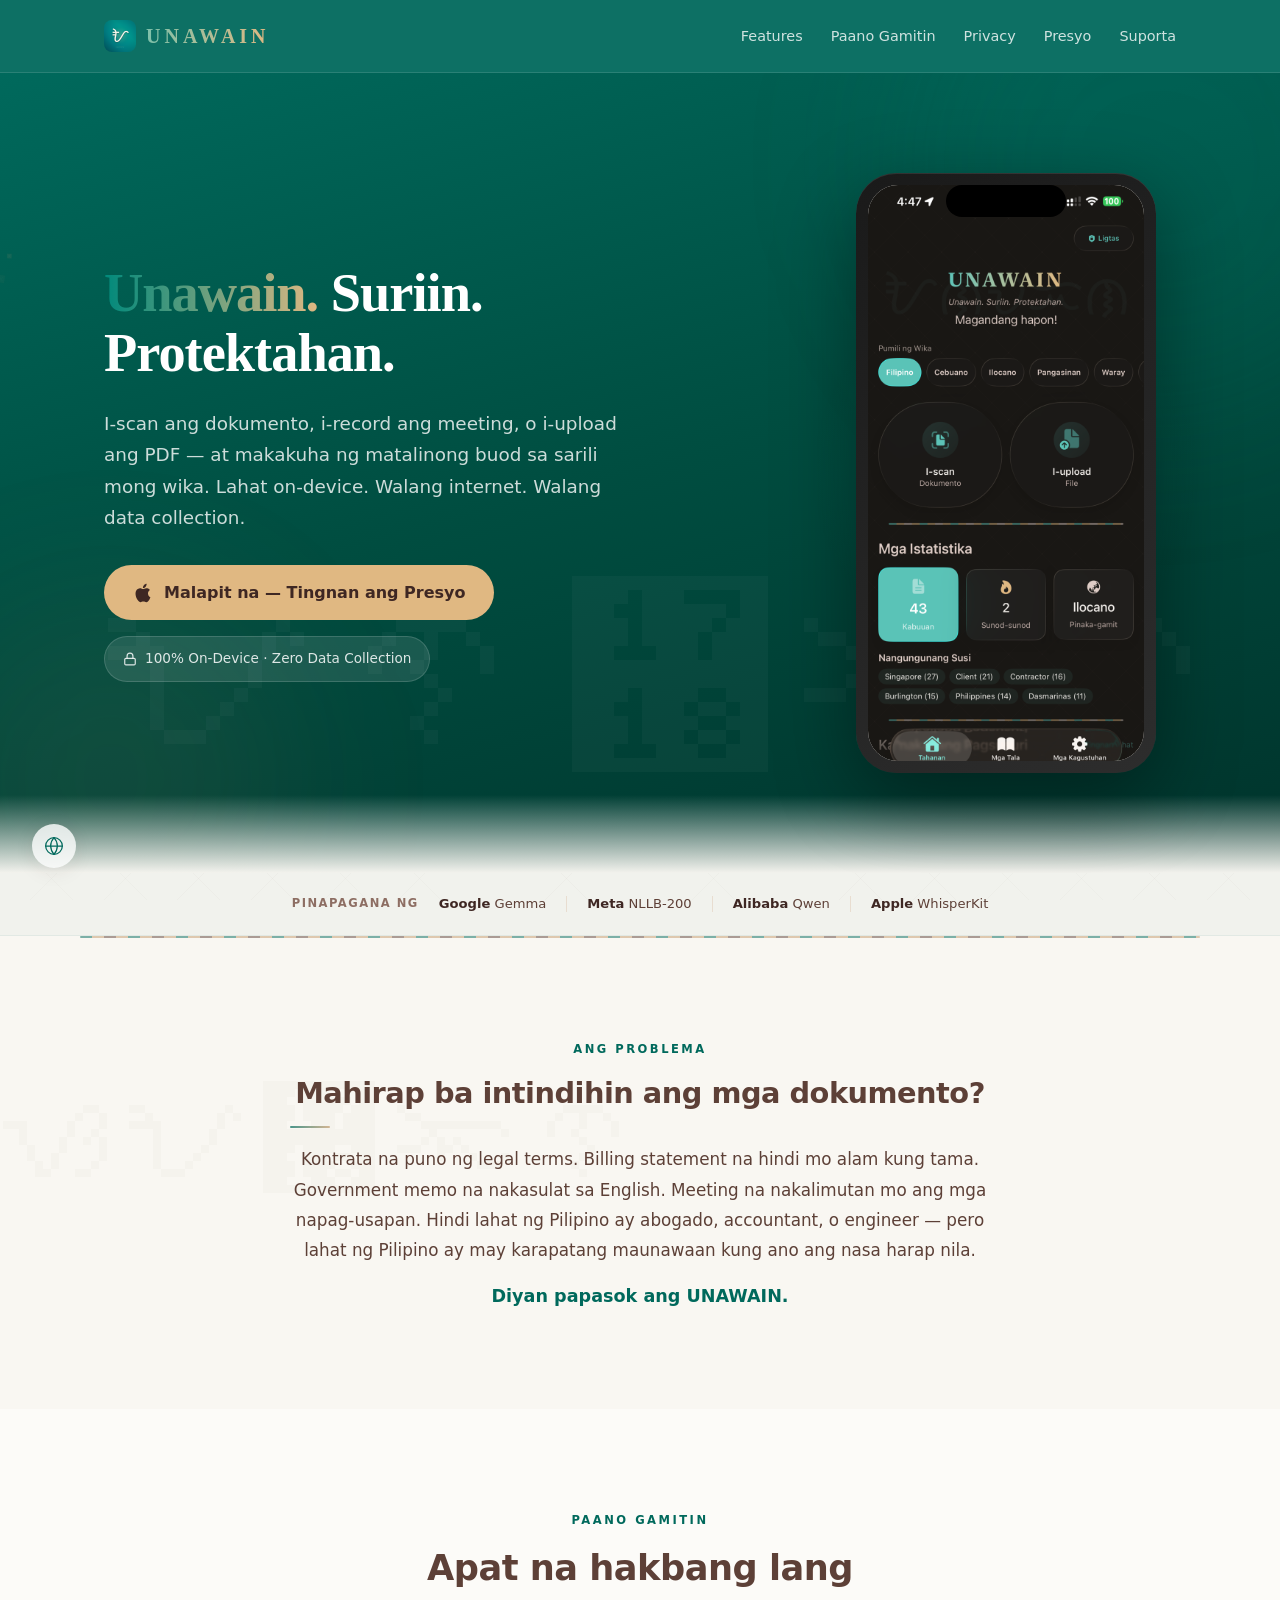
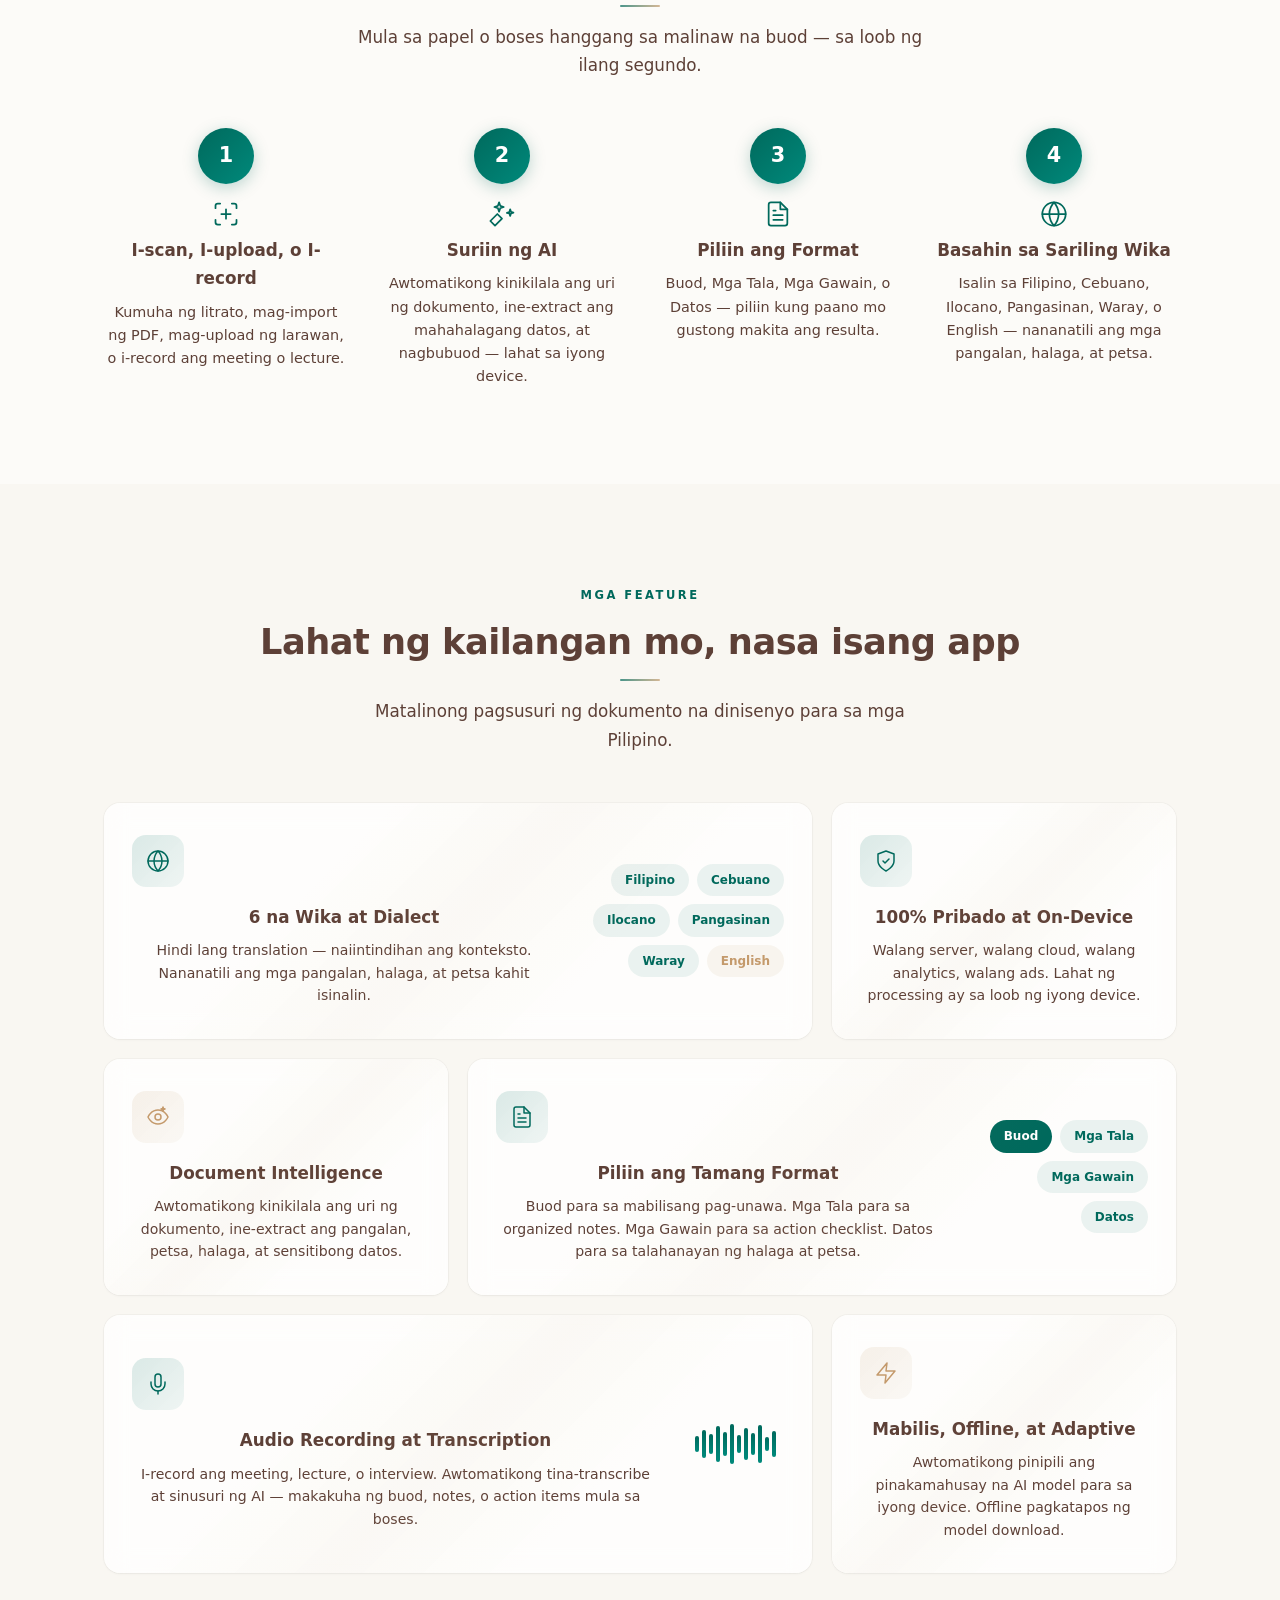
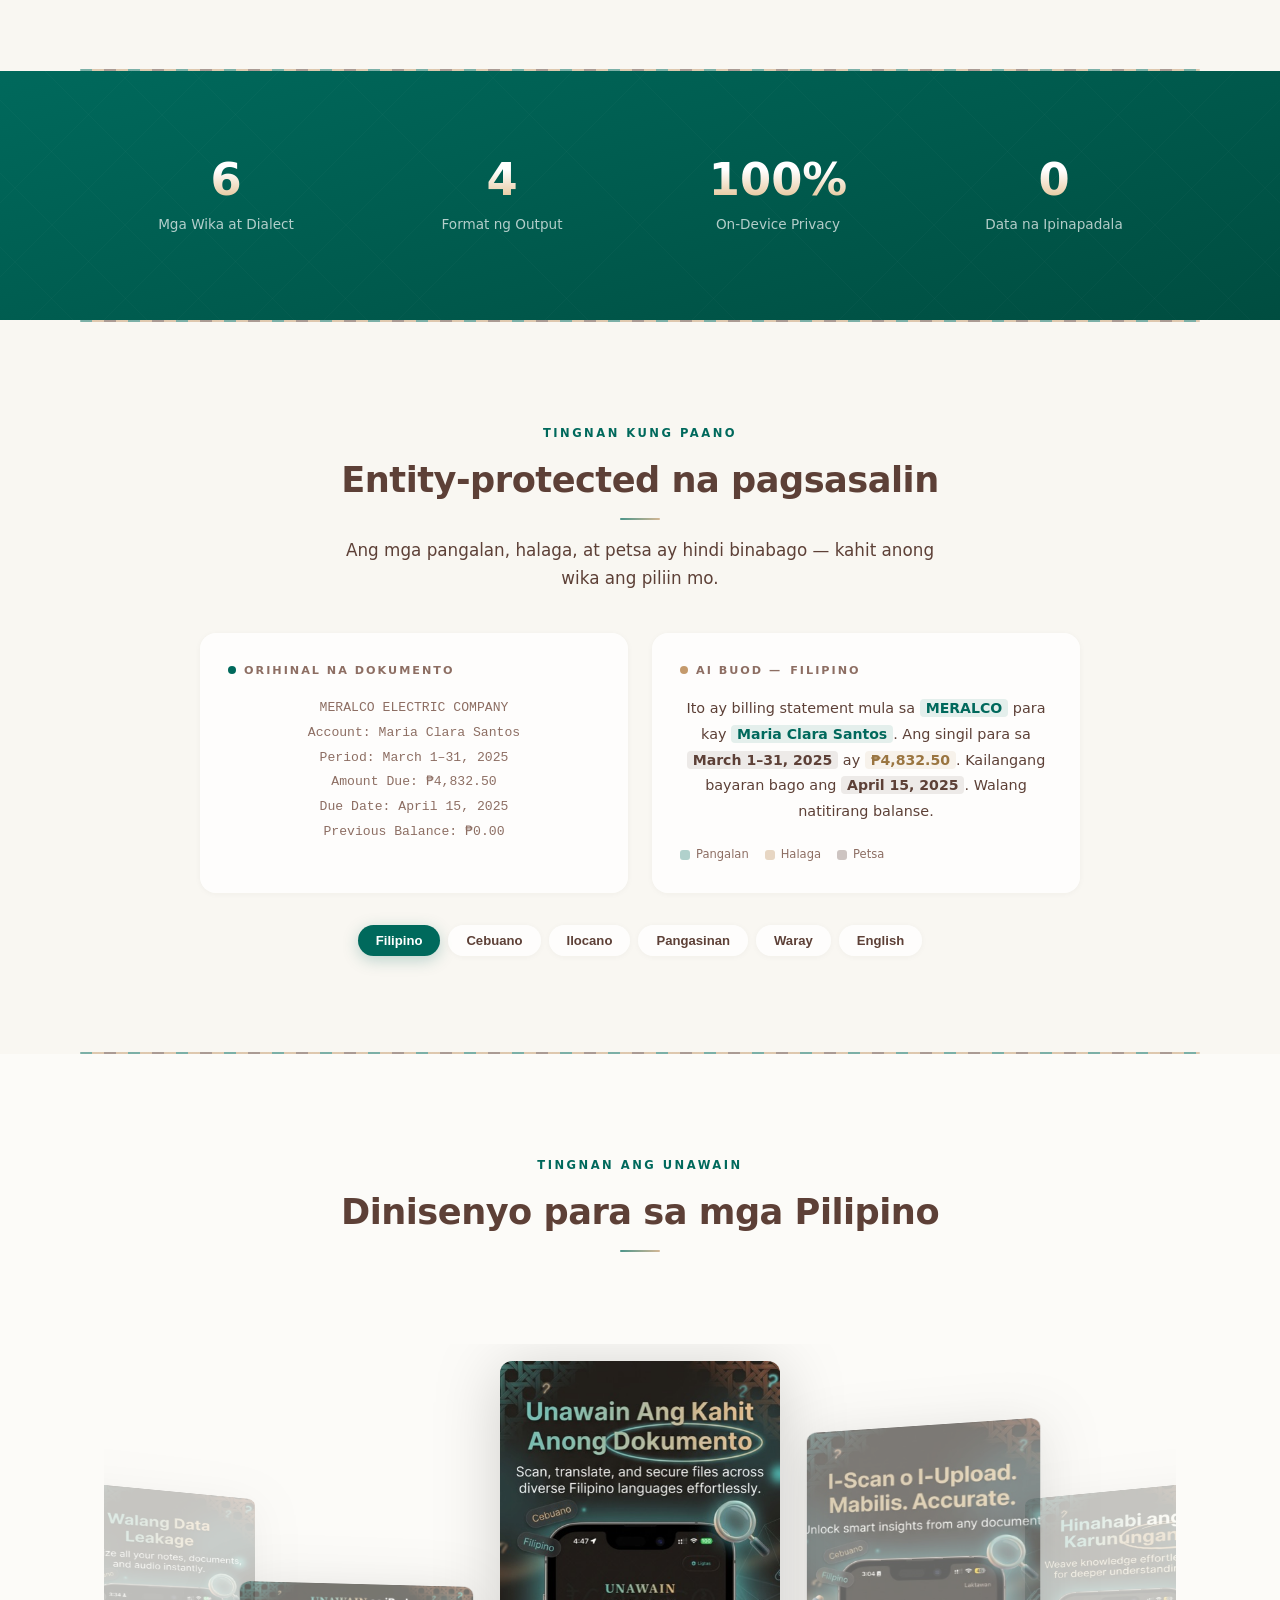
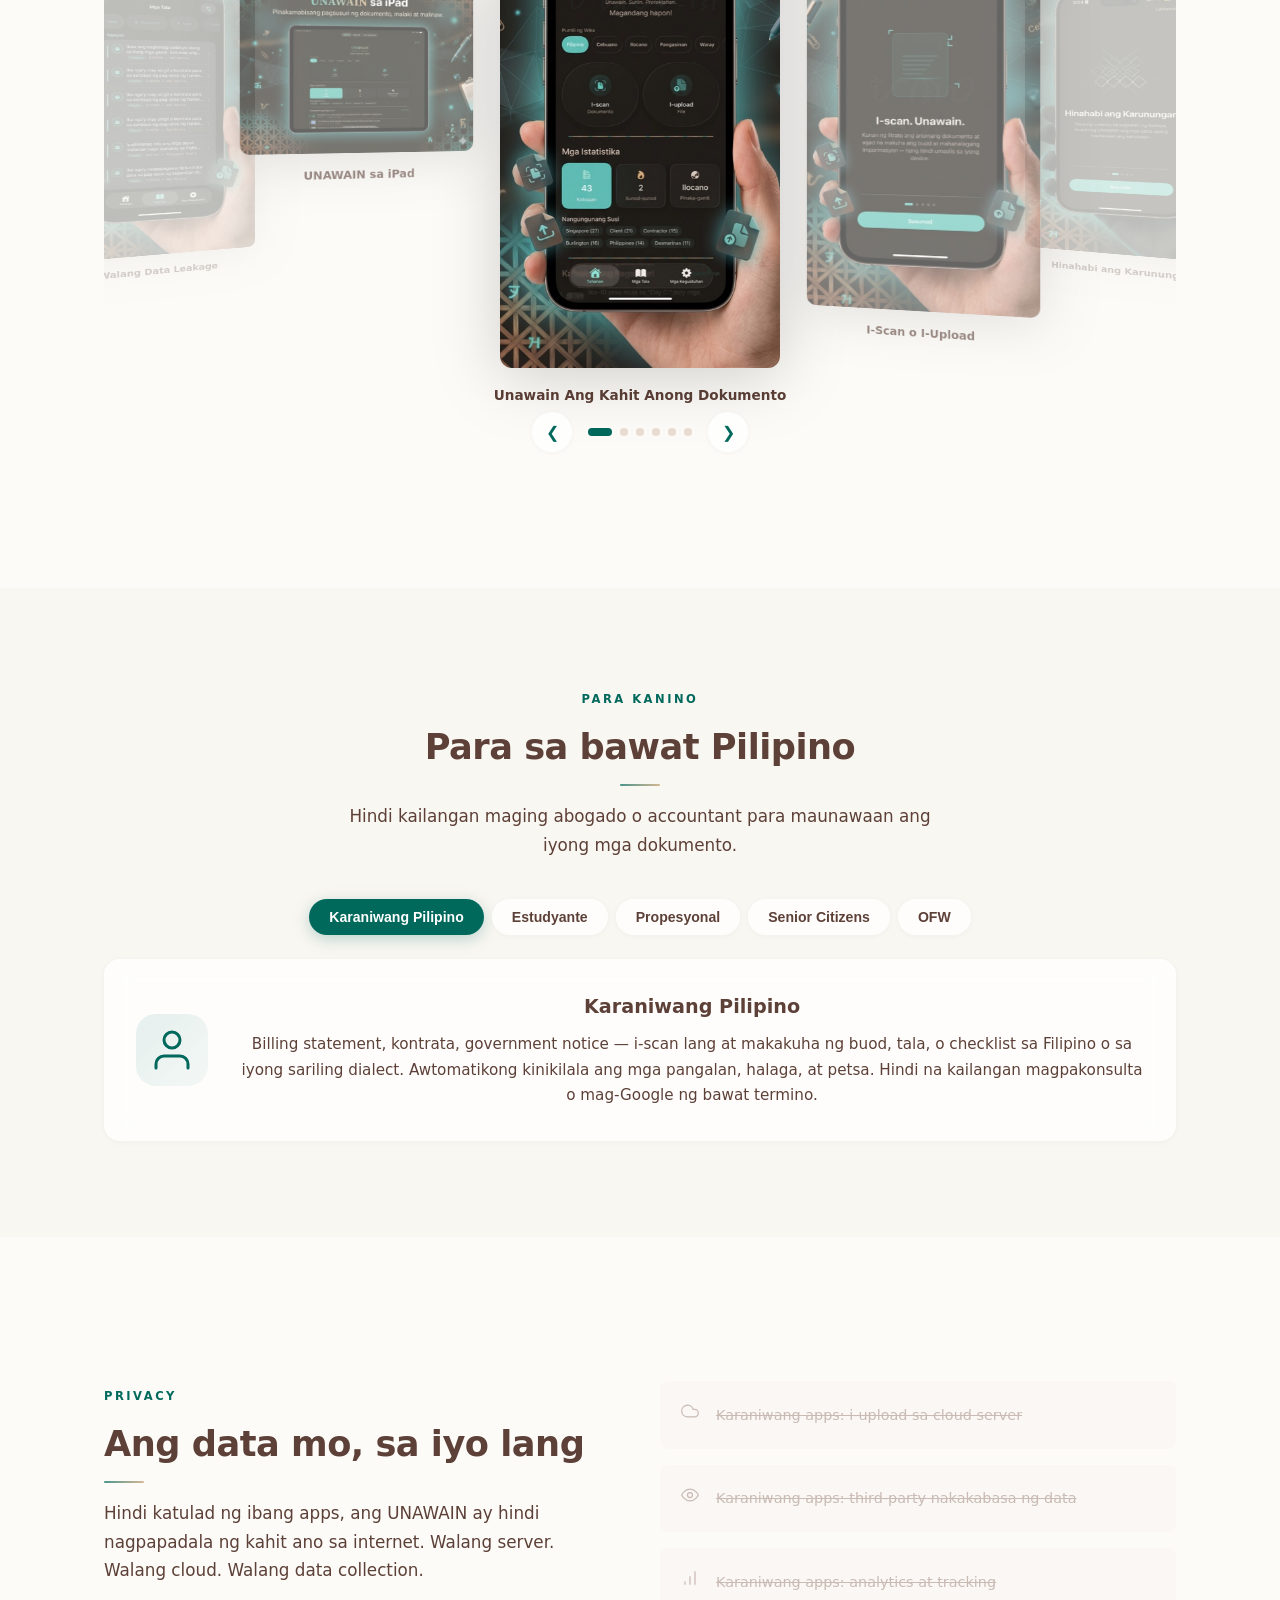
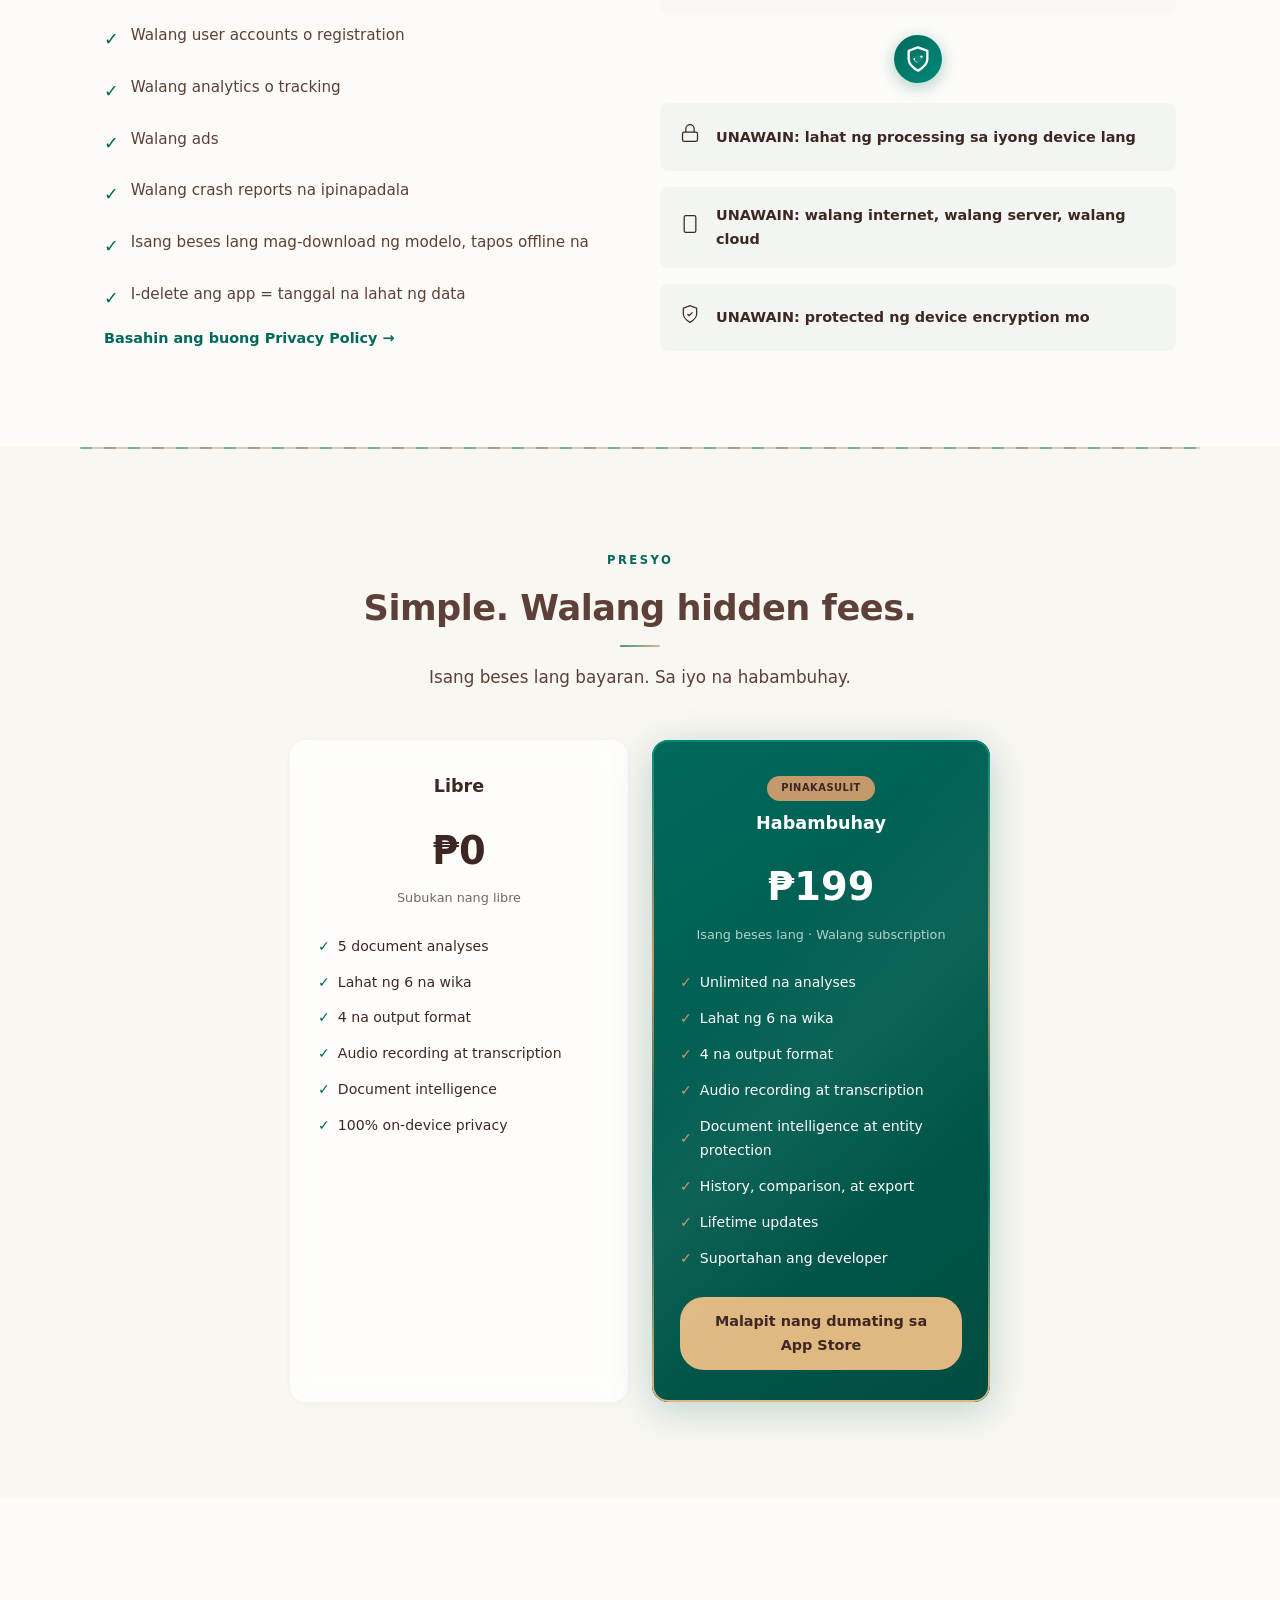
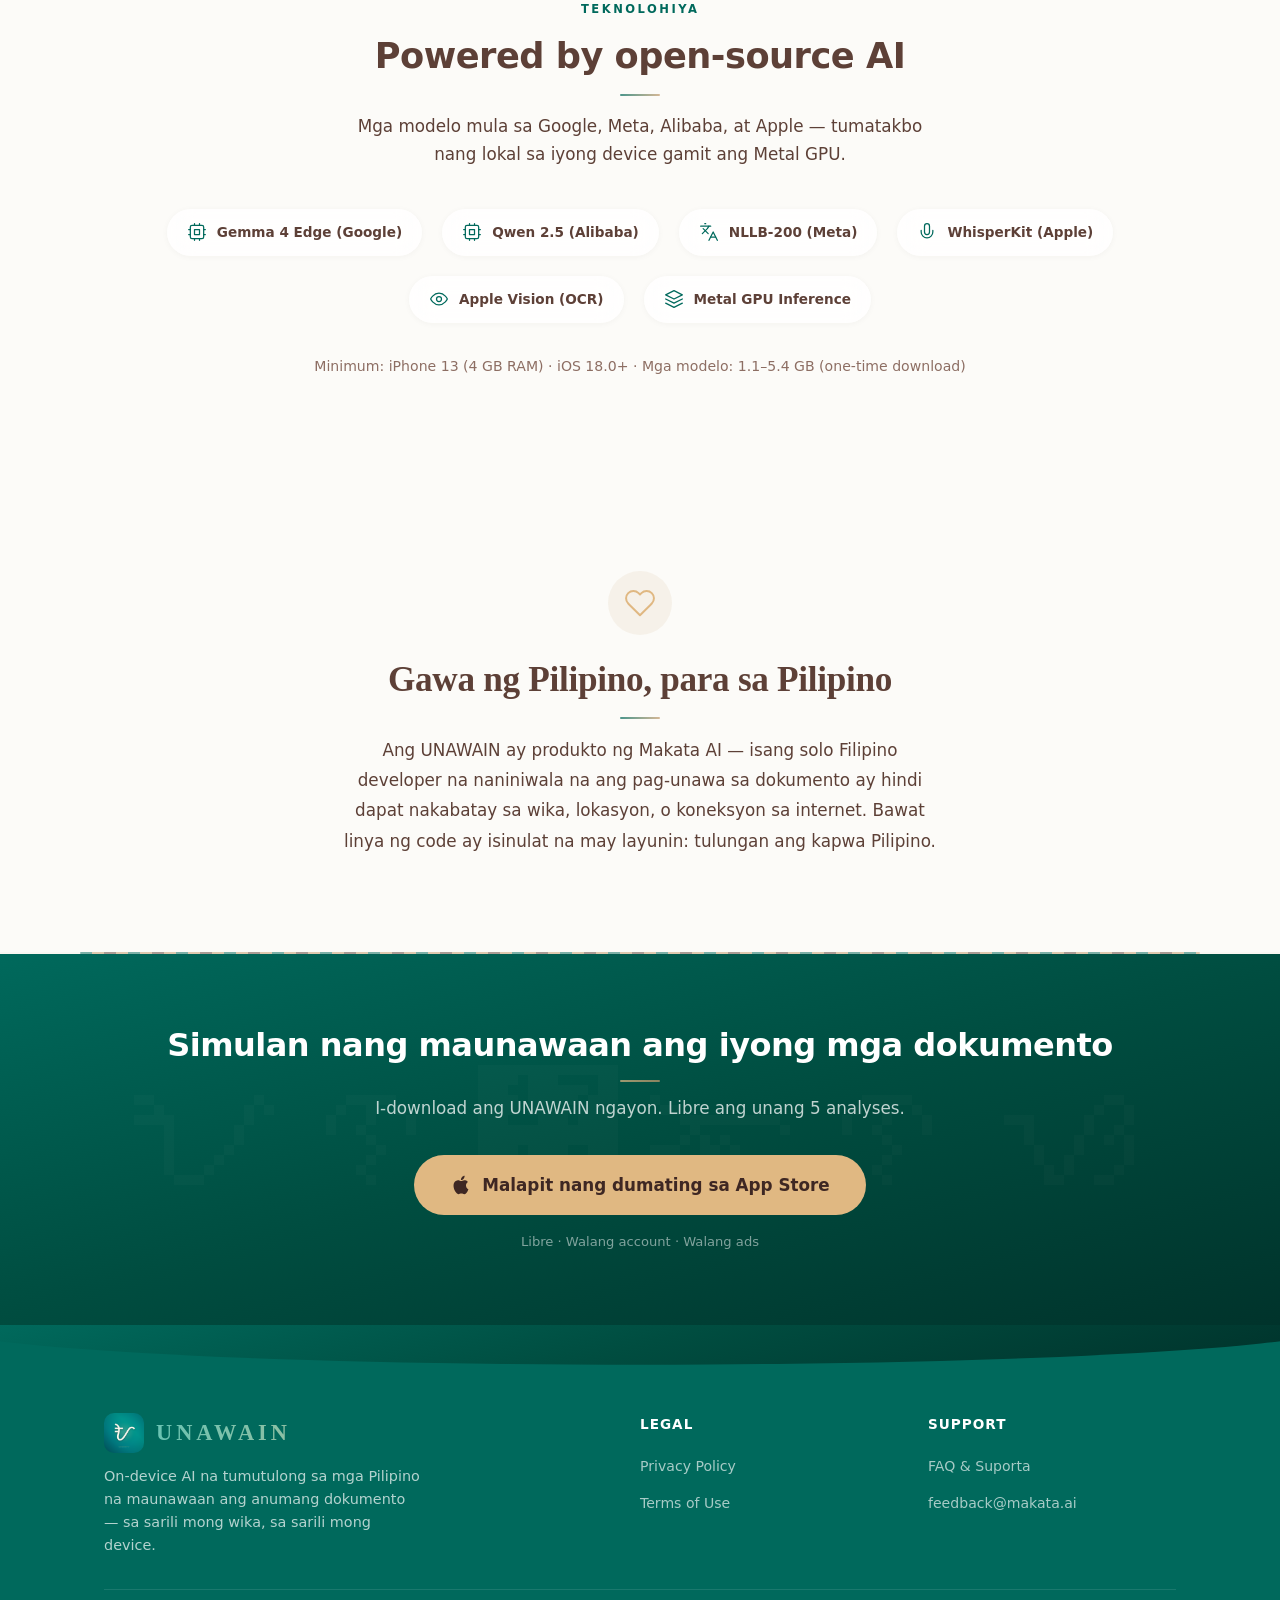
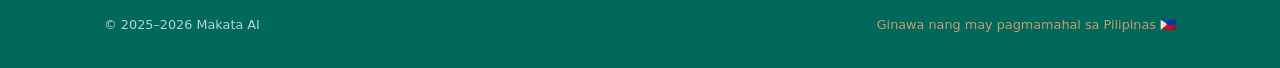
==== commit 8baa3c6d: "Update site: CSS nesting refactor, creative features, and assets - Complete CSS rewrite with modern " ====
--- a/index.html
+++ b/index.html
@@ -5,30 +5,58 @@
     <meta name="viewport" content="width=device-width, initial-scale=1.0">
     <title>UNAWAIN — Filipino Document Intelligence | On-Device AI</title>
     <meta name="description" content="On-device AI na tumutulong sa mga Pilipino na maunawaan ang anumang dokumento — sa sarili mong wika, sa sarili mong device. 100% pribado, walang internet.">
+    <meta name="keywords" content="UNAWAIN, Filipino, document analysis, AI, on-device, privacy, Cebuano, Ilocano, Pangasinan, Waray, OCR, summarizer, Philippines">
+    <meta name="author" content="Ralph Mattew Palomaria">
+    <link rel="canonical" href="https://unawain.makata.ai/">
+
+    <!-- Open Graph -->
     <meta property="og:title" content="UNAWAIN — Filipino Document Intelligence">
     <meta property="og:description" content="On-device AI para sa mga Pilipino. I-scan o i-upload ang dokumento, makakuha ng buod sa 6 na wika. 100% pribado.">
     <meta property="og:type" content="website">
-    <meta property="og:image" content="https://ralph-mattew.github.io/unawain-app/assets/img/appicon.png">
-    <meta property="og:url" content="https://ralph-mattew.github.io/unawain-app/">
+    <meta property="og:image" content="https://unawain.makata.ai/assets/img/og-image.jpg">
+    <meta property="og:image:width" content="1200">
+    <meta property="og:image:height" content="630">
+    <meta property="og:url" content="https://unawain.makata.ai/">
+    <meta property="og:site_name" content="UNAWAIN">
+    <meta property="og:locale" content="fil_PH">
+
+    <!-- Twitter Card -->
     <meta name="twitter:card" content="summary_large_image">
     <meta name="twitter:title" content="UNAWAIN — Filipino Document Intelligence">
     <meta name="twitter:description" content="On-device AI para sa mga Pilipino. I-scan, suriin, unawain — sa sarili mong wika.">
+    <meta name="twitter:image" content="https://unawain.makata.ai/assets/img/og-image.jpg">
+
+    <!-- Theme & Icons -->
     <meta name="theme-color" content="#00695C">
-    <link rel="icon" type="image/png" href="assets/img/appicon.png">
+    <link rel="icon" type="image/png" sizes="32x32" href="assets/img/favicon-32x32.png">
+    <link rel="icon" type="image/png" sizes="16x16" href="assets/img/favicon-16x16.png">
+    <link rel="apple-touch-icon" sizes="180x180" href="assets/img/apple-touch-icon.png">
+    <link rel="manifest" href="manifest.json">
+
+    <!-- Smart App Banner (update app-id once live on App Store) -->
+    <!-- <meta name="apple-itunes-app" content="app-id=YOUR_APP_ID"> -->
+
     <link rel="stylesheet" href="assets/css/style.css">
+
+    <!-- Preload critical hero image -->
+    <link rel="preload" as="image" href="assets/screenshots/dashboard-dark.png">
+
     <script type="application/ld+json">
     {
         "@context": "https://schema.org",
         "@type": "SoftwareApplication",
         "name": "UNAWAIN",
-        "operatingSystem": "iOS 26+",
+        "operatingSystem": "iOS 18.0+",
         "applicationCategory": "ProductivityApplication",
+        "url": "https://unawain.makata.ai",
         "offers": [
             { "@type": "Offer", "price": "0", "priceCurrency": "PHP", "description": "Free Tier — 5 document analyses" },
             { "@type": "Offer", "price": "199", "priceCurrency": "PHP", "description": "Lifetime Access — Unlimited" }
         ],
         "description": "On-device AI na tumutulong sa mga Pilipino na maunawaan ang anumang dokumento sa sarili mong wika.",
-        "author": { "@type": "Person", "name": "Ralph Mattew Palomaria" }
+        "author": { "@type": "Person", "name": "Ralph Mattew Palomaria" },
+        "screenshot": "https://unawain.makata.ai/assets/mockups/hero-dashboard.jpg",
+        "featureList": "Document OCR, AI Summarization, Audio Transcription, 6 Philippine Languages, 4 Output Formats, Document Intelligence, Entity Protection, 100% On-Device Privacy, Offline Analysis"
     }
     </script>
 </head>
@@ -39,7 +67,7 @@
 <!-- Navigation -->
 <nav class="site-nav" id="site-nav">
     <div class="nav-inner">
-        <a href="./" class="nav-brand"><img src="assets/img/appicon.png" alt="UNAWAIN" class="nav-icon" width="32" height="32">UNAWAIN</a>
+        <a href="./" class="nav-brand"><img src="assets/img/appicon-web.png" alt="UNAWAIN" class="nav-icon" width="32" height="32">UNAWAIN</a>
         <button class="nav-toggle" onclick="document.querySelector('.nav-links').classList.toggle('open')" aria-label="Menu">&#9776;</button>
         <ul class="nav-links">
             <li><a href="#features">Features</a></li>
@@ -58,19 +86,20 @@
     <div class="hero-orb hero-orb-2"></div>
     <div class="section-inner">
         <div class="hero-content">
-            <h1 class="hero-tagline">
+            <h1 class="hero-tagline" id="hero-tagline">
+                <span class="baybayin-overlay" id="baybayin-overlay" aria-hidden="true">ᜂᜈᜏᜁᜈ᜔ · ᜐᜓᜎᜁᜈ᜔</span>
                 <span class="accent">Unawain.</span> Suriin.<br>Protektahan.
             </h1>
             <p class="hero-subtitle">
-                On-device AI na tumutulong sa mga Pilipino na maunawaan ang anumang dokumento — sa sarili mong wika, sa sarili mong device.
+                I-scan ang dokumento, i-record ang meeting, o i-upload ang PDF — at makakuha ng matalinong buod sa sarili mong wika. Lahat on-device. Walang internet. Walang data collection.
             </p>
             <div class="hero-badges">
                 <a href="#pricing" class="hero-cta">
                     <svg viewBox="0 0 24 24" fill="currentColor" width="22" height="22"><path d="M18.71 19.5c-.83 1.24-1.71 2.45-3.05 2.47-1.34.03-1.77-.79-3.29-.79-1.53 0-2 .77-3.27.82-1.31.05-2.3-1.32-3.14-2.53C4.25 17 2.94 12.45 4.7 9.39c.87-1.52 2.43-2.48 4.12-2.51 1.28-.02 2.5.87 3.29.87.78 0 2.26-1.07 3.8-.91.65.03 2.47.26 3.64 1.98-.09.06-2.17 1.28-2.15 3.81.03 3.02 2.65 4.03 2.68 4.04-.03.07-.42 1.44-1.38 2.83M13 3.5c.73-.83 1.94-1.46 2.94-1.5.13 1.17-.34 2.35-1.04 3.19-.69.85-1.83 1.51-2.95 1.42-.15-1.15.41-2.35 1.05-3.11z"/></svg>
-                    I-download sa App Store
+                    Malapit na — Tingnan ang Presyo
                 </a>
                 <span class="privacy-pill">
-                    <span class="lock-icon">&#x1F512;</span>
+                    <svg width="14" height="14" viewBox="0 0 24 24" fill="none" stroke="currentColor" stroke-width="2"><rect x="3" y="11" width="18" height="11" rx="2"/><path d="M7 11V7a5 5 0 0 1 10 0v4"/></svg>
                     100% On-Device &middot; Zero Data Collection
                 </span>
             </div>
@@ -80,12 +109,28 @@
             <div class="phone-mockup">
                 <div class="phone-notch"></div>
                 <div class="phone-screen">
-                    <img src="assets/screenshots/dashboard-dark.png" alt="UNAWAIN Dashboard — istatistika, keyword chips, at mabilis na aksyon sa dark mode" class="phone-screenshot">
-                </div>
-            </div>
-        </div>
-    </div>
-</section>
+                    <img src="assets/screenshots/dashboard-dark.png" alt="UNAWAIN Dashboard — AI-powered na pagsusuri ng dokumento sa dark mode" class="phone-screenshot">
+                </div>
+            </div>
+        </div>
+    </div>
+</section>
+
+<!-- Trust Strip -->
+<div class="trust-strip">
+    <div class="trust-inner">
+        <span class="trust-label">Pinapagana ng</span>
+        <div class="trust-logos">
+            <span class="trust-logo"><strong>Google</strong> Gemma</span>
+            <span class="trust-divider"></span>
+            <span class="trust-logo"><strong>Meta</strong> NLLB-200</span>
+            <span class="trust-divider"></span>
+            <span class="trust-logo"><strong>Alibaba</strong> Qwen</span>
+            <span class="trust-divider"></span>
+            <span class="trust-logo"><strong>Apple</strong> WhisperKit</span>
+        </div>
+    </div>
+</div>
 
 <div class="banig-divider"></div>
 
@@ -96,50 +141,50 @@
             <span class="section-label">Ang Problema</span>
             <h2 class="section-title">Mahirap ba intindihin ang mga dokumento?</h2>
             <p>
-                Kontrata, billing statement, government memo, legal notice — maraming dokumento ang nakasulat sa komplikadong wika. Hindi lahat ng Pilipino ay abogado, accountant, o engineer. Pero lahat ng Pilipino ay may karapatang maunawaan kung ano ang nasa harap nila.
+                Kontrata na puno ng legal terms. Billing statement na hindi mo alam kung tama. Government memo na nakasulat sa English. Meeting na nakalimutan mo ang mga napag-usapan. Hindi lahat ng Pilipino ay abogado, accountant, o engineer — pero lahat ng Pilipino ay may karapatang maunawaan kung ano ang nasa harap nila.
             </p>
-            <p style="margin-top: 12px;">
-                <strong style="color: var(--philippine-teal); font-size: 1.1rem;">Diyan papasok ang UNAWAIN.</strong>
+            <p class="problem-highlight">
+                <strong>Diyan papasok ang UNAWAIN.</strong>
             </p>
         </div>
     </div>
 </section>
-
-<div class="banig-divider"></div>
 
 <!-- How It Works -->
 <section class="how-it-works" id="how-it-works">
     <div class="section-inner section-center">
         <span class="section-label reveal">Paano Gamitin</span>
-        <h2 class="section-title reveal">Tatlong hakbang lang</h2>
-        <p class="section-subtitle reveal">Mula sa papel hanggang sa malinaw na buod — sa loob ng ilang segundo.</p>
-
-        <div class="steps-grid">
+        <h2 class="section-title reveal">Apat na hakbang lang</h2>
+        <p class="section-subtitle reveal">Mula sa papel o boses hanggang sa malinaw na buod — sa loob ng ilang segundo.</p>
+
+        <div class="steps-grid steps-grid-4">
             <div class="step reveal reveal-delay-1">
                 <div class="step-number">1</div>
                 <div class="step-icon"><svg width="28" height="28" viewBox="0 0 24 24" fill="none" stroke="currentColor" stroke-width="1.5" stroke-linecap="round" stroke-linejoin="round"><path d="M3 7V5a2 2 0 0 1 2-2h2"/><path d="M17 3h2a2 2 0 0 1 2 2v2"/><path d="M21 17v2a2 2 0 0 1-2 2h-2"/><path d="M7 21H5a2 2 0 0 1-2-2v-2"/><path d="M8 12h8"/><path d="M12 8v8"/></svg></div>
-                <h3>I-scan o I-upload</h3>
-                <p>Kumuha ng litrato ng dokumento, mag-import ng PDF, o mag-upload ng larawan mula sa gallery.</p>
-                <span class="step-arrow">&#10140;</span>
+                <h3>I-scan, I-upload, o I-record</h3>
+                <p>Kumuha ng litrato, mag-import ng PDF, mag-upload ng larawan, o i-record ang meeting o lecture.</p>
             </div>
             <div class="step reveal reveal-delay-2">
                 <div class="step-number">2</div>
                 <div class="step-icon"><svg width="28" height="28" viewBox="0 0 24 24" fill="none" stroke="currentColor" stroke-width="1.5" stroke-linecap="round" stroke-linejoin="round"><path d="M9.5 2l1 3 3 1-3 1-1 3-1-3-3-1 3-1z"/><path d="M19 8l.7 2.1 2.1.7-2.1.7-.7 2.1-.7-2.1L16.2 11l2.1-.7z"/><path d="M2 18l6-6 4 4-6 6z"/></svg></div>
                 <h3>Suriin ng AI</h3>
-                <p>On-device AI ang mag-analyze — kinikilala ang uri, nagha-highlight ng mahahalaga, at nagbubuod.</p>
-                <span class="step-arrow">&#10140;</span>
+                <p>Awtomatikong kinikilala ang uri ng dokumento, ine-extract ang mahahalagang datos, at nagbubuod — lahat sa iyong device.</p>
             </div>
             <div class="step reveal reveal-delay-3">
                 <div class="step-number">3</div>
+                <div class="step-icon"><svg width="28" height="28" viewBox="0 0 24 24" fill="none" stroke="currentColor" stroke-width="1.5" stroke-linecap="round" stroke-linejoin="round"><path d="M14 2H6a2 2 0 0 0-2 2v16a2 2 0 0 0 2 2h12a2 2 0 0 0 2-2V8z"/><path d="M14 2v6h6"/><path d="M16 13H8"/><path d="M16 17H8"/><path d="M10 9H8"/></svg></div>
+                <h3>Piliin ang Format</h3>
+                <p>Buod, Mga Tala, Mga Gawain, o Datos — piliin kung paano mo gustong makita ang resulta.</p>
+            </div>
+            <div class="step reveal reveal-delay-4">
+                <div class="step-number">4</div>
                 <div class="step-icon"><svg width="28" height="28" viewBox="0 0 24 24" fill="none" stroke="currentColor" stroke-width="1.5" stroke-linecap="round" stroke-linejoin="round"><circle cx="12" cy="12" r="10"/><path d="M2 12h20"/><path d="M12 2a15.3 15.3 0 0 1 4 10 15.3 15.3 0 0 1-4 10 15.3 15.3 0 0 1-4-10A15.3 15.3 0 0 1 12 2z"/></svg></div>
                 <h3>Basahin sa Sariling Wika</h3>
-                <p>Piliin ang iyong dialect — Filipino, Cebuano, Ilocano, Pangasinan, Waray, o English.</p>
-            </div>
-        </div>
-    </div>
-</section>
-
-<div class="banig-divider"></div>
+                <p>Isalin sa Filipino, Cebuano, Ilocano, Pangasinan, Waray, o English — nananatili ang mga pangalan, halaga, at petsa.</p>
+            </div>
+        </div>
+    </div>
+</section>
 
 <!-- Features -->
 <section class="features" id="features">
@@ -148,36 +193,65 @@
         <h2 class="section-title reveal">Lahat ng kailangan mo, nasa isang app</h2>
         <p class="section-subtitle reveal">Matalinong pagsusuri ng dokumento na dinisenyo para sa mga Pilipino.</p>
 
-        <div class="features-grid">
-            <div class="feature-card capiz-shimmer reveal reveal-delay-1">
-                <div class="feature-icon"><svg width="24" height="24" viewBox="0 0 24 24" fill="none" stroke="currentColor" stroke-width="1.5" stroke-linecap="round" stroke-linejoin="round"><circle cx="12" cy="12" r="10"/><path d="M2 12h20"/><path d="M12 2a15.3 15.3 0 0 1 4 10 15.3 15.3 0 0 1-4 10 15.3 15.3 0 0 1-4-10A15.3 15.3 0 0 1 12 2z"/></svg></div>
-                <h3>6 na Wika</h3>
-                <p>Filipino, Cebuano, Ilocano, Pangasinan, Waray, at English. Hindi lang translation — naiintindihan ang konteksto.</p>
-            </div>
-            <div class="feature-card capiz-shimmer reveal reveal-delay-2">
+        <div class="bento-grid">
+            <div class="bento-card bento-wide capiz-shimmer reveal reveal-delay-1">
+                <div class="bento-card-content">
+                    <div class="feature-icon"><svg width="24" height="24" viewBox="0 0 24 24" fill="none" stroke="currentColor" stroke-width="1.5" stroke-linecap="round" stroke-linejoin="round"><circle cx="12" cy="12" r="10"/><path d="M2 12h20"/><path d="M12 2a15.3 15.3 0 0 1 4 10 15.3 15.3 0 0 1-4 10 15.3 15.3 0 0 1-4-10A15.3 15.3 0 0 1 12 2z"/></svg></div>
+                    <h3>6 na Wika at Dialect</h3>
+                    <p>Hindi lang translation — naiintindihan ang konteksto. Nananatili ang mga pangalan, halaga, at petsa kahit isinalin.</p>
+                </div>
+                <div class="bento-visual">
+                    <div class="bento-chips">
+                        <span class="bento-chip">Filipino</span>
+                        <span class="bento-chip">Cebuano</span>
+                        <span class="bento-chip">Ilocano</span>
+                        <span class="bento-chip">Pangasinan</span>
+                        <span class="bento-chip">Waray</span>
+                        <span class="bento-chip bento-chip-accent">English</span>
+                    </div>
+                </div>
+            </div>
+            <div class="bento-card capiz-shimmer reveal reveal-delay-2">
                 <div class="feature-icon"><svg width="24" height="24" viewBox="0 0 24 24" fill="none" stroke="currentColor" stroke-width="1.5" stroke-linecap="round" stroke-linejoin="round"><path d="M12 22s8-4 8-10V5l-8-3-8 3v7c0 6 8 10 8 10z"/><path d="M9 12l2 2 4-4"/></svg></div>
-                <h3>100% Pribado</h3>
-                <p>Walang internet, walang server, walang data collection. Ang data mo ay nananatili sa iyong device — walang nakakakita kundi ikaw.</p>
-            </div>
-            <div class="feature-card capiz-shimmer reveal reveal-delay-3">
-                <div class="feature-icon"><svg width="24" height="24" viewBox="0 0 24 24" fill="none" stroke="currentColor" stroke-width="1.5" stroke-linecap="round" stroke-linejoin="round"><path d="M2 12s3-7 10-7 10 7 10 7-3 7-10 7S2 12 2 12z"/><circle cx="12" cy="12" r="3"/><path d="M17 2l.5 1.5L19 4l-1.5.5L17 6l-.5-1.5L15 4l1.5-.5z"/></svg></div>
-                <h3>Matalinong Pagsusuri</h3>
-                <p>Kinikilala ang uri ng dokumento, pangalan, petsa, halaga, at sensitibong impormasyon. Awtomatiko — walang manual setup.</p>
-            </div>
-            <div class="feature-card capiz-shimmer reveal reveal-delay-1">
-                <div class="feature-icon"><svg width="24" height="24" viewBox="0 0 24 24" fill="none" stroke="currentColor" stroke-width="1.5" stroke-linecap="round" stroke-linejoin="round"><path d="M14 2H6a2 2 0 0 0-2 2v16a2 2 0 0 0 2 2h12a2 2 0 0 0 2-2V8z"/><path d="M14 2v6h6"/><path d="M16 13H8"/><path d="M16 17H8"/><path d="M10 9H8"/></svg></div>
-                <h3>Scan, Import, Upload</h3>
-                <p>Kumuha ng litrato, mag-import ng PDF, o pumili ng larawan mula sa gallery. Maraming paraan para ma-analyze ang dokumento.</p>
-            </div>
-            <div class="feature-card capiz-shimmer reveal reveal-delay-2">
-                <div class="feature-icon"><svg width="24" height="24" viewBox="0 0 24 24" fill="none" stroke="currentColor" stroke-width="1.5" stroke-linecap="round" stroke-linejoin="round"><path d="M12 20V10"/><path d="M18 20V4"/><path d="M6 20v-4"/><rect x="2" y="2" width="20" height="20" rx="2" stroke-opacity="0.3"/></svg></div>
-                <h3>History at Insights</h3>
-                <p>Lahat ng resulta ay naka-save. Makikita ang mga keyword, entity, at trend sa iyong mga dokumento — lahat lokal sa device.</p>
-            </div>
-            <div class="feature-card capiz-shimmer reveal reveal-delay-3">
-                <div class="feature-icon"><svg width="24" height="24" viewBox="0 0 24 24" fill="none" stroke="currentColor" stroke-width="1.5" stroke-linecap="round" stroke-linejoin="round"><polygon points="13 2 3 14 12 14 11 22 21 10 12 10 13 2"/></svg></div>
-                <h3>Mabilis at Offline</h3>
-                <p>15-60 segundo lang ang analysis. Pagkatapos i-download ang modelo, hindi na kailangan ng internet kailanman.</p>
+                <h3>100% Pribado at On-Device</h3>
+                <p>Walang server, walang cloud, walang analytics, walang ads. Lahat ng processing ay sa loob ng iyong device.</p>
+            </div>
+            <div class="bento-card capiz-shimmer reveal reveal-delay-3">
+                <div class="feature-icon feature-icon-gold"><svg width="24" height="24" viewBox="0 0 24 24" fill="none" stroke="currentColor" stroke-width="1.5" stroke-linecap="round" stroke-linejoin="round"><path d="M2 12s3-7 10-7 10 7 10 7-3 7-10 7S2 12 2 12z"/><circle cx="12" cy="12" r="3"/><path d="M17 2l.5 1.5L19 4l-1.5.5L17 6l-.5-1.5L15 4l1.5-.5z"/></svg></div>
+                <h3>Document Intelligence</h3>
+                <p>Awtomatikong kinikilala ang uri ng dokumento, ine-extract ang pangalan, petsa, halaga, at sensitibong datos.</p>
+            </div>
+            <div class="bento-card bento-wide capiz-shimmer reveal reveal-delay-1">
+                <div class="bento-card-content">
+                    <div class="feature-icon"><svg width="24" height="24" viewBox="0 0 24 24" fill="none" stroke="currentColor" stroke-width="1.5" stroke-linecap="round" stroke-linejoin="round"><path d="M14 2H6a2 2 0 0 0-2 2v16a2 2 0 0 0 2 2h12a2 2 0 0 0 2-2V8z"/><path d="M14 2v6h6"/><path d="M16 13H8"/><path d="M16 17H8"/><path d="M10 9H8"/></svg></div>
+                    <h3>Piliin ang Tamang Format</h3>
+                    <p>Buod para sa mabilisang pag-unawa. Mga Tala para sa organized notes. Mga Gawain para sa action checklist. Datos para sa talahanayan ng halaga at petsa.</p>
+                </div>
+                <div class="bento-visual">
+                    <div class="bento-chips bento-chips-formats">
+                        <span class="bento-chip bento-chip-active">Buod</span>
+                        <span class="bento-chip">Mga Tala</span>
+                        <span class="bento-chip">Mga Gawain</span>
+                        <span class="bento-chip">Datos</span>
+                    </div>
+                </div>
+            </div>
+            <div class="bento-card bento-wide capiz-shimmer reveal reveal-delay-3">
+                <div class="bento-card-content">
+                    <div class="feature-icon"><svg width="24" height="24" viewBox="0 0 24 24" fill="none" stroke="currentColor" stroke-width="1.5" stroke-linecap="round" stroke-linejoin="round"><path d="M12 2a3 3 0 0 0-3 3v7a3 3 0 0 0 6 0V5a3 3 0 0 0-3-3z"/><path d="M19 10v2a7 7 0 0 1-14 0v-2"/><path d="M12 19v3"/></svg></div>
+                    <h3>Audio Recording at Transcription</h3>
+                    <p>I-record ang meeting, lecture, o interview. Awtomatikong tina-transcribe at sinusuri ng AI — makakuha ng buod, notes, o action items mula sa boses.</p>
+                </div>
+                <div class="bento-visual">
+                    <div class="bento-waveform">
+                        <span class="wave-bar"></span><span class="wave-bar"></span><span class="wave-bar"></span><span class="wave-bar"></span><span class="wave-bar"></span><span class="wave-bar"></span><span class="wave-bar"></span><span class="wave-bar"></span><span class="wave-bar"></span><span class="wave-bar"></span><span class="wave-bar"></span><span class="wave-bar"></span>
+                    </div>
+                </div>
+            </div>
+            <div class="bento-card capiz-shimmer reveal reveal-delay-1">
+                <div class="feature-icon feature-icon-gold"><svg width="24" height="24" viewBox="0 0 24 24" fill="none" stroke="currentColor" stroke-width="1.5" stroke-linecap="round" stroke-linejoin="round"><polygon points="13 2 3 14 12 14 11 22 21 10 12 10 13 2"/></svg></div>
+                <h3>Mabilis, Offline, at Adaptive</h3>
+                <p>Awtomatikong pinipili ang pinakamahusay na AI model para sa iyong device. Offline pagkatapos ng model download.</p>
             </div>
         </div>
     </div>
@@ -194,17 +268,62 @@
                 <div class="stat-label">Mga Wika at Dialect</div>
             </div>
             <div class="stat-item reveal reveal-delay-2">
+                <div class="stat-number" data-target="4" data-suffix="">0</div>
+                <div class="stat-label">Format ng Output</div>
+            </div>
+            <div class="stat-item reveal reveal-delay-3">
                 <div class="stat-number" data-target="100" data-suffix="%">0%</div>
                 <div class="stat-label">On-Device Privacy</div>
             </div>
-            <div class="stat-item reveal reveal-delay-3">
-                <div class="stat-number" data-target="15" data-suffix="s">0s</div>
-                <div class="stat-label">Pinakamabilis na Analysis</div>
-            </div>
             <div class="stat-item reveal reveal-delay-4">
-                <div class="stat-number" data-target="199" data-prefix="&#8369;" data-suffix="">&#8369;0</div>
-                <div class="stat-label">Lifetime Access</div>
-            </div>
+                <div class="stat-number" data-target="0" data-suffix="">0</div>
+                <div class="stat-label">Data na Ipinapadala</div>
+            </div>
+        </div>
+    </div>
+</section>
+
+<div class="banig-divider"></div>
+
+<!-- Live Translation Demo -->
+<section class="demo-section" id="demo">
+    <div class="section-inner section-center">
+        <span class="section-label reveal">Tingnan Kung Paano</span>
+        <h2 class="section-title reveal">Entity-protected na pagsasalin</h2>
+        <p class="section-subtitle reveal">Ang mga pangalan, halaga, at petsa ay hindi binabago — kahit anong wika ang piliin mo.</p>
+
+        <div class="demo-container reveal">
+            <div class="demo-card demo-source">
+                <div class="demo-card-label"><span class="demo-dot"></span> Orihinal na Dokumento</div>
+                <div class="demo-text">
+                    MERALCO ELECTRIC COMPANY<br>
+                    Account: Maria Clara Santos<br>
+                    Period: March 1–31, 2025<br>
+                    Amount Due: ₱4,832.50<br>
+                    Due Date: April 15, 2025<br>
+                    Previous Balance: ₱0.00
+                </div>
+            </div>
+            <div class="demo-card demo-result">
+                <div class="demo-card-label"><span class="demo-dot"></span> AI Buod — <span id="demo-lang-label">Filipino</span></div>
+                <div class="demo-text demo-result-text" id="demo-result-text">
+                    Ito ay billing statement mula sa <span class="entity entity-name">MERALCO</span> para kay <span class="entity entity-name">Maria Clara Santos</span>. Ang singil para sa <span class="entity entity-date">March 1–31, 2025</span> ay <span class="entity entity-amount">₱4,832.50</span>. Kailangang bayaran bago ang <span class="entity entity-date">April 15, 2025</span>. Walang natitirang balanse.
+                </div>
+                <div class="demo-entity-legend">
+                    <span class="demo-legend-item"><span class="demo-legend-swatch" style="background:rgba(0,105,92,0.3)"></span> Pangalan</span>
+                    <span class="demo-legend-item"><span class="demo-legend-swatch" style="background:rgba(196,154,108,0.4)"></span> Halaga</span>
+                    <span class="demo-legend-item"><span class="demo-legend-swatch" style="background:rgba(93,64,55,0.3)"></span> Petsa</span>
+                </div>
+            </div>
+        </div>
+
+        <div class="demo-dialects reveal reveal-delay-1">
+            <button class="demo-dialect active" data-lang="fil">Filipino</button>
+            <button class="demo-dialect" data-lang="ceb">Cebuano</button>
+            <button class="demo-dialect" data-lang="ilo">Ilocano</button>
+            <button class="demo-dialect" data-lang="pag">Pangasinan</button>
+            <button class="demo-dialect" data-lang="war">Waray</button>
+            <button class="demo-dialect" data-lang="eng">English</button>
         </div>
     </div>
 </section>
@@ -221,52 +340,40 @@
         <div class="carousel-container">
             <div class="carousel-track" id="carousel-track">
                 <div class="carousel-slide" data-index="0">
-                    <div class="screenshot-frame">
-                        <div class="screenshot-inner">
-                            <img src="assets/screenshots/dashboard-light.png" alt="UNAWAIN Dashboard" loading="lazy">
-                        </div>
+                    <div class="mockup-frame">
+                        <img src="assets/mockups/hero-dashboard.jpg" alt="UNAWAIN — Unawain ang kahit anong dokumento" loading="lazy">
                     </div>
-                    <div class="screenshot-caption">Dashboard</div>
+                    <div class="screenshot-caption">Unawain Ang Kahit Anong Dokumento</div>
                 </div>
                 <div class="carousel-slide" data-index="1">
-                    <div class="screenshot-frame">
-                        <div class="screenshot-inner">
-                            <img src="assets/screenshots/onboarding-scan.png" alt="UNAWAIN Onboarding" loading="lazy">
-                        </div>
+                    <div class="mockup-frame">
+                        <img src="assets/mockups/scan-upload.jpg" alt="UNAWAIN — I-Scan o I-Upload. Mabilis. Accurate." loading="lazy">
                     </div>
-                    <div class="screenshot-caption">Onboarding</div>
+                    <div class="screenshot-caption">I-Scan o I-Upload</div>
                 </div>
                 <div class="carousel-slide" data-index="2">
-                    <div class="screenshot-frame">
-                        <div class="screenshot-inner">
-                            <img src="assets/screenshots/ai-processing.png" alt="UNAWAIN AI Processing" loading="lazy">
-                        </div>
+                    <div class="mockup-frame">
+                        <img src="assets/mockups/onboarding.jpg" alt="UNAWAIN — Hinahabi ang Karunungan" loading="lazy">
                     </div>
-                    <div class="screenshot-caption">AI Analysis</div>
+                    <div class="screenshot-caption">Hinahabi ang Karunungan</div>
                 </div>
                 <div class="carousel-slide" data-index="3">
-                    <div class="screenshot-frame">
-                        <div class="screenshot-inner">
-                            <img src="assets/screenshots/document-result.png" alt="UNAWAIN Document Result" loading="lazy">
-                        </div>
+                    <div class="mockup-frame">
+                        <img src="assets/mockups/dialect-selection.jpg" alt="UNAWAIN — Suriin sa Sarili Mong Wika" loading="lazy">
                     </div>
-                    <div class="screenshot-caption">Summary Result</div>
+                    <div class="screenshot-caption">Suriin sa Sarili Mong Wika</div>
                 </div>
                 <div class="carousel-slide" data-index="4">
-                    <div class="screenshot-frame">
-                        <div class="screenshot-inner">
-                            <img src="assets/screenshots/dialect-selection.png" alt="UNAWAIN Dialect Selection" loading="lazy">
-                        </div>
+                    <div class="mockup-frame">
+                        <img src="assets/mockups/privacy-history.jpg" alt="UNAWAIN — Walang Data Leakage" loading="lazy">
                     </div>
-                    <div class="screenshot-caption">Dialect Selection</div>
+                    <div class="screenshot-caption">Walang Data Leakage</div>
                 </div>
                 <div class="carousel-slide" data-index="5">
-                    <div class="screenshot-frame">
-                        <div class="screenshot-inner">
-                            <img src="assets/screenshots/dashboard-dark.png" alt="UNAWAIN Dark Mode" loading="lazy">
-                        </div>
+                    <div class="mockup-frame">
+                        <img src="assets/mockups/ipad.jpg" alt="UNAWAIN sa iPad — Malaki at Malinaw" loading="lazy">
                     </div>
-                    <div class="screenshot-caption">Dark Mode</div>
+                    <div class="screenshot-caption">UNAWAIN sa iPad</div>
                 </div>
             </div>
             <div class="carousel-nav">
@@ -277,8 +384,6 @@
         </div>
     </div>
 </section>
-
-<div class="banig-divider"></div>
 
 <!-- Audience -->
 <section class="audience" id="audience">
@@ -300,42 +405,40 @@
                 <div class="audience-panel-icon"><svg width="48" height="48" viewBox="0 0 24 24" fill="none" stroke="currentColor" stroke-width="1.5" stroke-linecap="round" stroke-linejoin="round"><path d="M20 21v-2a4 4 0 0 0-4-4H8a4 4 0 0 0-4 4v2"/><circle cx="12" cy="7" r="4"/></svg></div>
                 <div>
                     <h3>Karaniwang Pilipino</h3>
-                    <p>Billing statement, kontrata, government notice — lahat ng ito ay naiintindihan na gamit ang UNAWAIN. I-scan lang ang dokumento at makakakuha ka ng malinaw na buod sa Filipino o sa iyong sariling dialect. Hindi na kailangan magpakonsulta o mag-Google ng bawat termino.</p>
+                    <p>Billing statement, kontrata, government notice — i-scan lang at makakuha ng buod, tala, o checklist sa Filipino o sa iyong sariling dialect. Awtomatikong kinikilala ang mga pangalan, halaga, at petsa. Hindi na kailangan magpakonsulta o mag-Google ng bawat termino.</p>
                 </div>
             </div>
             <div class="audience-panel">
                 <div class="audience-panel-icon"><svg width="48" height="48" viewBox="0 0 24 24" fill="none" stroke="currentColor" stroke-width="1.5" stroke-linecap="round" stroke-linejoin="round"><path d="M22 10v6M2 10l10-5 10 5-10 5z"/><path d="M6 12v5c0 1.66 2.69 3 6 3s6-1.34 6-3v-5"/></svg></div>
                 <div>
                     <h3>Estudyante</h3>
-                    <p>I-scan ang module o i-upload ang PDF na readings. Makakakuha ka ng organized notes, key points, at task list — sa wikang mas madaling maintindihan. Libre ang 5 analyses para masubukan muna bago bumili.</p>
+                    <p>I-scan ang module, i-upload ang PDF, o i-record ang lecture. Piliin kung gusto mo ng buod, organized notes, o checklist ng mga gawain — sa wikang mas madaling maintindihan. Libre ang 5 analyses para masubukan muna bago bumili.</p>
                 </div>
             </div>
             <div class="audience-panel">
                 <div class="audience-panel-icon"><svg width="48" height="48" viewBox="0 0 24 24" fill="none" stroke="currentColor" stroke-width="1.5" stroke-linecap="round" stroke-linejoin="round"><rect x="2" y="7" width="20" height="14" rx="2"/><path d="M16 7V5a2 2 0 0 0-2-2h-4a2 2 0 0 0-2 2v2"/><path d="M12 12v3"/><path d="M2 12h20"/></svg></div>
                 <div>
                     <h3>Propesyonal</h3>
-                    <p>Mabilis na document summaries, action item checklists, at data extraction — lahat pribado at hindi dumadaan sa cloud. I-record ang meeting at makakuha ng AI-powered transcription at summary.</p>
+                    <p>I-record ang meeting para sa AI-powered transcription at action items. Mag-scan ng kontrata para sa data extraction at entity detection. Piliin ang Datos format para sa talahanayan ng mga halaga at petsa — lahat pribado, hindi dumadaan sa cloud.</p>
                 </div>
             </div>
             <div class="audience-panel">
                 <div class="audience-panel-icon"><svg width="48" height="48" viewBox="0 0 24 24" fill="none" stroke="currentColor" stroke-width="1.5" stroke-linecap="round" stroke-linejoin="round"><path d="M20.84 4.61a5.5 5.5 0 0 0-7.78 0L12 5.67l-1.06-1.06a5.5 5.5 0 0 0-7.78 7.78l1.06 1.06L12 21.23l7.78-7.78 1.06-1.06a5.5 5.5 0 0 0 0-7.78z"/></svg></div>
                 <div>
                     <h3>Senior Citizens</h3>
-                    <p>Malaking font, simpleng interface, at Filipino na wika. Tulungan ang ating mga nakatatanda na maunawaan ang kanilang billing statements, government letters, at medical documents nang hindi nangangailangan ng tulong sa iba.</p>
+                    <p>Malaking font, simpleng interface, at Filipino na wika. I-scan ang billing statement o government letter at makakuha ng malinaw na buod. Nananatili ang mga mahahalagang numero, halaga, at petsa kahit isinalin sa sariling wika.</p>
                 </div>
             </div>
             <div class="audience-panel">
                 <div class="audience-panel-icon"><svg width="48" height="48" viewBox="0 0 24 24" fill="none" stroke="currentColor" stroke-width="1.5" stroke-linecap="round" stroke-linejoin="round"><path d="M17.8 19.2L16 11l3.5-3.5C20.3 6.7 21 5.1 21 4.5c0-.6-.1-.8-.5-.8-.6 0-2.2.7-3 1.5L14 8.7 5.8 6.2c-.5-.2-1.1 0-1.3.5l-.3.5c-.2.4 0 .9.3 1.1L11 12l-2 3H6l-1 1 3 2 2 3 1-1v-3l3-2 3.8 6.5c.2.4.7.5 1.1.3l.5-.3c.5-.2.7-.8.4-1.3z"/></svg></div>
                 <div>
                     <h3>OFW — Overseas Filipino Workers</h3>
-                    <p>Nasa ibang bansa pero may kontrata o dokumento na kailangang intindihin? I-scan bago pumirma. I-review ang mga papeles sa sarili mong wika — kahit walang internet pagkatapos ng initial setup.</p>
-                </div>
-            </div>
-        </div>
-    </div>
-</section>
-
-<div class="banig-divider"></div>
+                    <p>Nasa ibang bansa pero may kontrata o dokumento na kailangang intindihin? I-scan bago pumirma at makakuha ng buod o checklist ng mga obligasyon. Nananatili ang mga pangalan, halaga, at petsa kahit isinalin — at gumagana offline pagkatapos ng initial setup.</p>
+                </div>
+            </div>
+        </div>
+    </div>
+</section>
 
 <!-- Privacy -->
 <section class="privacy-section" id="privacy-section">
@@ -344,7 +447,7 @@
             <div class="reveal reveal-left">
                 <span class="section-label">Privacy</span>
                 <h2 class="section-title">Ang data mo, sa iyo lang</h2>
-                <p class="section-subtitle" style="margin-bottom: 28px;">Hindi katulad ng ibang apps, ang UNAWAIN ay hindi nagpapadala ng kahit ano sa internet. Walang server. Walang cloud. Walang data collection.</p>
+                <p class="section-subtitle privacy-intro">Hindi katulad ng ibang apps, ang UNAWAIN ay hindi nagpapadala ng kahit ano sa internet. Walang server. Walang cloud. Walang data collection.</p>
                 <ul class="privacy-points">
                     <li><span class="check">&#10003;</span> Walang user accounts o registration</li>
                     <li><span class="check">&#10003;</span> Walang analytics o tracking</li>
@@ -353,19 +456,19 @@
                     <li><span class="check">&#10003;</span> Isang beses lang mag-download ng modelo, tapos offline na</li>
                     <li><span class="check">&#10003;</span> I-delete ang app = tanggal na lahat ng data</li>
                 </ul>
-                <a href="privacy/" style="font-weight: 600; font-size: 0.9rem;">Basahin ang buong Privacy Policy &rarr;</a>
+                <a href="privacy/" class="privacy-link">Basahin ang buong Privacy Policy &rarr;</a>
             </div>
             <div class="privacy-comparison reveal reveal-right">
                 <div class="comparison-row comparison-bad">
-                    <span class="comparison-icon">&#9729;&#65039;</span>
+                    <span class="comparison-icon"><svg width="20" height="20" viewBox="0 0 24 24" fill="none" stroke="currentColor" stroke-width="1.5"><path d="M17.5 19H9a7 7 0 1 1 6.71-9h1.79a4.5 4.5 0 1 1 0 9z"/></svg></span>
                     <span>Karaniwang apps: i-upload sa cloud server</span>
                 </div>
                 <div class="comparison-row comparison-bad">
-                    <span class="comparison-icon">&#128065;</span>
+                    <span class="comparison-icon"><svg width="20" height="20" viewBox="0 0 24 24" fill="none" stroke="currentColor" stroke-width="1.5"><path d="M2 12s3-7 10-7 10 7 10 7-3 7-10 7S2 12 2 12z"/><circle cx="12" cy="12" r="3"/></svg></span>
                     <span>Karaniwang apps: third-party nakakabasa ng data</span>
                 </div>
                 <div class="comparison-row comparison-bad">
-                    <span class="comparison-icon">&#128225;</span>
+                    <span class="comparison-icon"><svg width="20" height="20" viewBox="0 0 24 24" fill="none" stroke="currentColor" stroke-width="1.5"><path d="M12 20V10"/><path d="M18 20V4"/><path d="M6 20v-4"/></svg></span>
                     <span>Karaniwang apps: analytics at tracking</span>
                 </div>
                 <div class="privacy-shield-divider">
@@ -377,15 +480,15 @@
                     </div>
                 </div>
                 <div class="comparison-row comparison-good">
-                    <span class="comparison-icon">&#128274;</span>
+                    <span class="comparison-icon"><svg width="20" height="20" viewBox="0 0 24 24" fill="none" stroke="currentColor" stroke-width="1.5"><rect x="3" y="11" width="18" height="11" rx="2"/><path d="M7 11V7a5 5 0 0 1 10 0v4"/></svg></span>
                     <span>UNAWAIN: lahat ng processing sa iyong device lang</span>
                 </div>
                 <div class="comparison-row comparison-good">
-                    <span class="comparison-icon">&#128241;</span>
+                    <span class="comparison-icon"><svg width="20" height="20" viewBox="0 0 24 24" fill="none" stroke="currentColor" stroke-width="1.5"><rect x="5" y="2" width="14" height="20" rx="2"/><path d="M12 18h.01"/></svg></span>
                     <span>UNAWAIN: walang internet, walang server, walang cloud</span>
                 </div>
                 <div class="comparison-row comparison-good">
-                    <span class="comparison-icon">&#128272;</span>
+                    <span class="comparison-icon"><svg width="20" height="20" viewBox="0 0 24 24" fill="none" stroke="currentColor" stroke-width="1.5"><path d="M12 22s8-4 8-10V5l-8-3-8 3v7c0 6 8 10 8 10z"/><path d="M9 12l2 2 4-4"/></svg></span>
                     <span>UNAWAIN: protected ng device encryption mo</span>
                 </div>
             </div>
@@ -410,38 +513,39 @@
                 <ul class="price-features">
                     <li><span class="check">&#10003;</span> 5 document analyses</li>
                     <li><span class="check">&#10003;</span> Lahat ng 6 na wika</li>
+                    <li><span class="check">&#10003;</span> 4 na output format</li>
+                    <li><span class="check">&#10003;</span> Audio recording at transcription</li>
                     <li><span class="check">&#10003;</span> Document intelligence</li>
-                    <li><span class="check">&#10003;</span> History at insights</li>
                     <li><span class="check">&#10003;</span> 100% on-device privacy</li>
                 </ul>
             </div>
             <div class="price-card featured reveal reveal-delay-2">
-                <div class="price-badge">BEST VALUE</div>
+                <div class="price-badge">PINAKASULIT</div>
                 <h3>Habambuhay</h3>
                 <div class="price">&#8369;199</div>
                 <div class="price-note">Isang beses lang &middot; Walang subscription</div>
                 <ul class="price-features">
                     <li><span class="check">&#10003;</span> Unlimited na analyses</li>
                     <li><span class="check">&#10003;</span> Lahat ng 6 na wika</li>
-                    <li><span class="check">&#10003;</span> Document intelligence</li>
-                    <li><span class="check">&#10003;</span> History at insights</li>
+                    <li><span class="check">&#10003;</span> 4 na output format</li>
+                    <li><span class="check">&#10003;</span> Audio recording at transcription</li>
+                    <li><span class="check">&#10003;</span> Document intelligence at entity protection</li>
+                    <li><span class="check">&#10003;</span> History, comparison, at export</li>
                     <li><span class="check">&#10003;</span> Lifetime updates</li>
                     <li><span class="check">&#10003;</span> Suportahan ang developer</li>
                 </ul>
-                <a href="#pricing" class="price-cta">I-download sa App Store</a>
-            </div>
-        </div>
-    </div>
-</section>
-
-<div class="banig-divider"></div>
+                <a href="#pricing" class="price-cta" id="appstore-link">Malapit nang dumating sa App Store</a>
+            </div>
+        </div>
+    </div>
+</section>
 
 <!-- Tech -->
 <section class="tech" id="tech">
     <div class="section-inner section-center">
         <span class="section-label reveal">Teknolohiya</span>
         <h2 class="section-title reveal">Powered by open-source AI</h2>
-        <p class="section-subtitle reveal">Mga modelo mula sa Google, Meta, at Apple — tumatakbo nang lokal sa iyong device gamit ang Metal GPU.</p>
+        <p class="section-subtitle reveal">Mga modelo mula sa Google, Meta, Alibaba, at Apple — tumatakbo nang lokal sa iyong device gamit ang Metal GPU.</p>
 
         <div class="tech-grid">
             <div class="tech-badge reveal reveal-delay-1">
@@ -449,28 +553,47 @@
                 Gemma 4 Edge (Google)
             </div>
             <div class="tech-badge reveal reveal-delay-2">
+                <span class="tech-icon"><svg width="20" height="20" viewBox="0 0 24 24" fill="none" stroke="currentColor" stroke-width="1.5" stroke-linecap="round" stroke-linejoin="round"><rect x="4" y="4" width="16" height="16" rx="2"/><rect x="9" y="9" width="6" height="6"/><path d="M9 2v2"/><path d="M15 2v2"/><path d="M9 20v2"/><path d="M15 20v2"/><path d="M2 9h2"/><path d="M2 15h2"/><path d="M20 9h2"/><path d="M20 15h2"/></svg></span>
+                Qwen 2.5 (Alibaba)
+            </div>
+            <div class="tech-badge reveal reveal-delay-3">
                 <span class="tech-icon"><svg width="20" height="20" viewBox="0 0 24 24" fill="none" stroke="currentColor" stroke-width="1.5" stroke-linecap="round" stroke-linejoin="round"><path d="M5 8l6 6"/><path d="M4 14l6-6 2-3"/><path d="M2 5h12"/><path d="M7 2h1"/><path d="M22 22l-5-10-5 10"/><path d="M14 18h6"/></svg></span>
                 NLLB-200 (Meta)
             </div>
-            <div class="tech-badge reveal reveal-delay-3">
+            <div class="tech-badge reveal reveal-delay-4">
+                <span class="tech-icon"><svg width="20" height="20" viewBox="0 0 24 24" fill="none" stroke="currentColor" stroke-width="1.5" stroke-linecap="round" stroke-linejoin="round"><path d="M12 2a3 3 0 0 0-3 3v7a3 3 0 0 0 6 0V5a3 3 0 0 0-3-3z"/><path d="M19 10v2a7 7 0 0 1-14 0v-2"/></svg></span>
+                WhisperKit (Apple)
+            </div>
+            <div class="tech-badge reveal reveal-delay-5">
                 <span class="tech-icon"><svg width="20" height="20" viewBox="0 0 24 24" fill="none" stroke="currentColor" stroke-width="1.5" stroke-linecap="round" stroke-linejoin="round"><path d="M2 12s3-7 10-7 10 7 10 7-3 7-10 7S2 12 2 12z"/><circle cx="12" cy="12" r="3"/></svg></span>
                 Apple Vision (OCR)
             </div>
-            <div class="tech-badge reveal reveal-delay-4">
+            <div class="tech-badge reveal reveal-delay-5">
                 <span class="tech-icon"><svg width="20" height="20" viewBox="0 0 24 24" fill="none" stroke="currentColor" stroke-width="1.5" stroke-linecap="round" stroke-linejoin="round"><path d="M12 2L2 7l10 5 10-5-10-5z"/><path d="M2 17l10 5 10-5"/><path d="M2 12l10 5 10-5"/></svg></span>
                 Metal GPU Inference
             </div>
-            <div class="tech-badge reveal reveal-delay-5">
-                <span class="tech-icon"><svg width="20" height="20" viewBox="0 0 24 24" fill="none" stroke="currentColor" stroke-width="1.5" stroke-linecap="round" stroke-linejoin="round"><path d="M14 2H6a2 2 0 0 0-2 2v16a2 2 0 0 0 2 2h12a2 2 0 0 0 2-2V8z"/><path d="M14 2v6h6"/><path d="M9 15l2 2 4-4"/></svg></span>
-                Apache 2.0 Licensed
-            </div>
-        </div>
-
-        <p class="reveal" style="margin-top: 32px; font-size: 0.88rem; color: var(--text-muted);">
-            Minimum: iPhone 13 (4 GB RAM) &middot; iOS 26.0+ &middot; Mga modelo: 1.1&ndash;5.4 GB (one-time download)
+        </div>
+
+        <p class="reveal tech-note">
+            Minimum: iPhone 13 (4 GB RAM) &middot; iOS 18.0+ &middot; Mga modelo: 1.1&ndash;5.4 GB (one-time download)
         </p>
     </div>
 </section>
+
+<!-- Maker -->
+<section class="maker" id="maker">
+    <div class="section-inner section-center">
+        <div class="maker-content reveal">
+            <div class="maker-badge">
+                <svg width="32" height="32" viewBox="0 0 24 24" fill="none" stroke="var(--ginto-bright)" stroke-width="1.5" stroke-linecap="round" stroke-linejoin="round"><path d="M20.84 4.61a5.5 5.5 0 0 0-7.78 0L12 5.67l-1.06-1.06a5.5 5.5 0 0 0-7.78 7.78l1.06 1.06L12 21.23l7.78-7.78 1.06-1.06a5.5 5.5 0 0 0 0-7.78z"/></svg>
+            </div>
+            <h2 class="section-title">Gawa ng Pilipino, para sa Pilipino</h2>
+            <p class="section-subtitle">Ang UNAWAIN ay produkto ng Makata AI — isang solo Filipino developer na naniniwala na ang pag-unawa sa dokumento ay hindi dapat nakabatay sa wika, lokasyon, o koneksyon sa internet. Bawat linya ng code ay isinulat na may layunin: tulungan ang kapwa Pilipino.</p>
+        </div>
+    </div>
+</section>
+
+<div class="banig-divider"></div>
 
 <!-- Final CTA -->
 <section class="final-cta">
@@ -480,7 +603,7 @@
         <div class="reveal reveal-delay-2">
             <a href="#pricing" class="final-cta-btn">
                 <svg viewBox="0 0 24 24" fill="currentColor" width="22" height="22"><path d="M18.71 19.5c-.83 1.24-1.71 2.45-3.05 2.47-1.34.03-1.77-.79-3.29-.79-1.53 0-2 .77-3.27.82-1.31.05-2.3-1.32-3.14-2.53C4.25 17 2.94 12.45 4.7 9.39c.87-1.52 2.43-2.48 4.12-2.51 1.28-.02 2.5.87 3.29.87.78 0 2.26-1.07 3.8-.91.65.03 2.47.26 3.64 1.98-.09.06-2.17 1.28-2.15 3.81.03 3.02 2.65 4.03 2.68 4.04-.03.07-.42 1.44-1.38 2.83M13 3.5c.73-.83 1.94-1.46 2.94-1.5.13 1.17-.34 2.35-1.04 3.19-.69.85-1.83 1.51-2.95 1.42-.15-1.15.41-2.35 1.05-3.11z"/></svg>
-                I-download sa App Store
+                Malapit nang dumating sa App Store
             </a>
             <p class="final-cta-note">Libre &middot; Walang account &middot; Walang ads</p>
         </div>
@@ -494,7 +617,7 @@
     <div class="footer-inner">
         <div class="footer-grid">
             <div>
-                <div class="footer-brand"><img src="assets/img/appicon.png" alt="UNAWAIN" class="footer-icon" width="40" height="40">UNAWAIN</div>
+                <div class="footer-brand"><img src="assets/img/appicon-web.png" alt="UNAWAIN" class="footer-icon" width="40" height="40">UNAWAIN</div>
                 <p class="footer-tagline">On-device AI na tumutulong sa mga Pilipino na maunawaan ang anumang dokumento — sa sarili mong wika, sa sarili mong device.</p>
             </div>
             <div class="footer-col">
@@ -508,16 +631,38 @@
                 <h4>Support</h4>
                 <ul>
                     <li><a href="support/">FAQ &amp; Suporta</a></li>
-                    <li><a href="mailto:ralphmattew@gmail.com">ralphmattew@gmail.com</a></li>
+                    <li><a href="mailto:feedback@makata.ai">feedback@makata.ai</a></li>
                 </ul>
             </div>
         </div>
         <div class="footer-bottom">
-            <span>&copy; 2025&ndash;2026 Ralph Mattew Palomaria</span>
+            <span>&copy; 2025&ndash;2026 Makata AI</span>
             <span class="footer-love">Ginawa nang may pagmamahal sa Pilipinas &#127477;&#127469;</span>
         </div>
     </div>
 </footer>
+
+<!-- Sticky Mobile CTA -->
+<div class="sticky-cta" id="sticky-cta">
+    <a href="#pricing" class="sticky-cta-btn">
+        <svg viewBox="0 0 24 24" fill="currentColor" width="18" height="18"><path d="M18.71 19.5c-.83 1.24-1.71 2.45-3.05 2.47-1.34.03-1.77-.79-3.29-.79-1.53 0-2 .77-3.27.82-1.31.05-2.3-1.32-3.14-2.53C4.25 17 2.94 12.45 4.7 9.39c.87-1.52 2.43-2.48 4.12-2.51 1.28-.02 2.5.87 3.29.87.78 0 2.26-1.07 3.8-.91.65.03 2.47.26 3.64 1.98-.09.06-2.17 1.28-2.15 3.81.03 3.02 2.65 4.03 2.68 4.04-.03.07-.42 1.44-1.38 2.83M13 3.5c.73-.83 1.94-1.46 2.94-1.5.13 1.17-.34 2.35-1.04 3.19-.69.85-1.83 1.51-2.95 1.42-.15-1.15.41-2.35 1.05-3.11z"/></svg>
+        Malapit na sa App Store
+    </a>
+    <span class="sticky-cta-note">Libre ang unang 5 analyses</span>
+</div>
+
+<!-- Language Toggle -->
+<div class="lang-toggle" id="lang-toggle">
+    <div class="lang-dropdown" id="lang-dropdown">
+        <button class="lang-option active" data-page-lang="fil">Filipino</button>
+        <button class="lang-option" data-page-lang="ceb">Cebuano</button>
+        <button class="lang-option" data-page-lang="ilo">Ilocano</button>
+        <button class="lang-option" data-page-lang="eng">English</button>
+    </div>
+    <button class="lang-toggle-btn" id="lang-toggle-btn" aria-label="Palitan ang wika">
+        <svg width="20" height="20" viewBox="0 0 24 24" fill="none" stroke="currentColor" stroke-width="1.5" stroke-linecap="round" stroke-linejoin="round"><circle cx="12" cy="12" r="10"/><path d="M2 12h20"/><path d="M12 2a15.3 15.3 0 0 1 4 10 15.3 15.3 0 0 1-4 10 15.3 15.3 0 0 1-4-10A15.3 15.3 0 0 1 12 2z"/></svg>
+    </button>
+</div>
 
 <button class="back-to-top" id="back-to-top" aria-label="Back to top">&#8593;</button>
 
@@ -823,6 +968,20 @@
     }, { passive: true });
 })();
 
+// Sticky mobile CTA
+(function() {
+    var stickyCta = document.getElementById('sticky-cta');
+    var hero = document.querySelector('.hero');
+    var footer = document.querySelector('.site-footer');
+    if (!stickyCta || !hero) return;
+    window.addEventListener('scroll', function() {
+        var heroBottom = hero.getBoundingClientRect().bottom;
+        var footerTop = footer ? footer.getBoundingClientRect().top : Infinity;
+        var show = heroBottom < 0 && footerTop > window.innerHeight;
+        stickyCta.classList.toggle('visible', show);
+    }, { passive: true });
+})();
+
 // Back to top button
 (function() {
     var btn = document.getElementById('back-to-top');
@@ -834,6 +993,142 @@
         window.scrollTo({ top: 0, behavior: 'smooth' });
     });
 })();
+
+// Live Translation Demo — dialect switcher
+(function() {
+    var translations = {
+        fil: {
+            label: 'Filipino',
+            text: 'Ito ay billing statement mula sa <span class="entity entity-name">MERALCO</span> para kay <span class="entity entity-name">Maria Clara Santos</span>. Ang singil para sa <span class="entity entity-date">March 1–31, 2025</span> ay <span class="entity entity-amount">₱4,832.50</span>. Kailangang bayaran bago ang <span class="entity entity-date">April 15, 2025</span>. Walang natitirang balanse.'
+        },
+        ceb: {
+            label: 'Cebuano',
+            text: 'Kini usa ka billing statement gikan sa <span class="entity entity-name">MERALCO</span> para kang <span class="entity entity-name">Maria Clara Santos</span>. Ang bayad para sa bulan sa <span class="entity entity-date">March 1–31, 2025</span> kay <span class="entity entity-amount">₱4,832.50</span>. Kinahanglan bayaran sa dili pa ang <span class="entity entity-date">April 15, 2025</span>. Walay nahibilin nga balanse.'
+        },
+        ilo: {
+            label: 'Ilocano',
+            text: 'Daytoy ket billing statement manipud iti <span class="entity entity-name">MERALCO</span> para kenni <span class="entity entity-name">Maria Clara Santos</span>. Ti singil para iti <span class="entity entity-date">March 1–31, 2025</span> ket <span class="entity entity-amount">₱4,832.50</span>. Masapul a bayadan sakbay ti <span class="entity entity-date">April 15, 2025</span>. Awan ti nabati a balanse.'
+        },
+        pag: {
+            label: 'Pangasinan',
+            text: 'Saya et billing statement manlapud <span class="entity entity-name">MERALCO</span> para ed <span class="entity entity-name">Maria Clara Santos</span>. Say bayar para ed <span class="entity entity-date">March 1–31, 2025</span> et <span class="entity entity-amount">₱4,832.50</span>. Kaukolan a bayaran antis na <span class="entity entity-date">April 15, 2025</span>. Anggapo lay atrasado a balanse.'
+        },
+        war: {
+            label: 'Waray',
+            text: 'Ini usa nga billing statement tikang ha <span class="entity entity-name">MERALCO</span> para kan <span class="entity entity-name">Maria Clara Santos</span>. An bayad para ha bulan han <span class="entity entity-date">March 1–31, 2025</span> amo an <span class="entity entity-amount">₱4,832.50</span>. Kinahanglan baydan antes han <span class="entity entity-date">April 15, 2025</span>. Waray nahibilin nga balanse.'
+        },
+        eng: {
+            label: 'English',
+            text: 'This is a billing statement from <span class="entity entity-name">MERALCO</span> for <span class="entity entity-name">Maria Clara Santos</span>. The charge for <span class="entity entity-date">March 1–31, 2025</span> is <span class="entity entity-amount">₱4,832.50</span>. Payment is due before <span class="entity entity-date">April 15, 2025</span>. No outstanding previous balance.'
+        }
+    };
+
+    var resultText = document.getElementById('demo-result-text');
+    var langLabel = document.getElementById('demo-lang-label');
+    var buttons = document.querySelectorAll('.demo-dialect');
+    if (!resultText || !buttons.length) return;
+
+    buttons.forEach(function(btn) {
+        btn.addEventListener('click', function() {
+            var lang = this.getAttribute('data-lang');
+            var t = translations[lang];
+            if (!t) return;
+
+            buttons.forEach(function(b) { b.classList.remove('active'); });
+            this.classList.add('active');
+
+            resultText.classList.add('fading');
+            setTimeout(function() {
+                resultText.innerHTML = t.text;
+                langLabel.textContent = t.label;
+                resultText.classList.remove('fading');
+            }, 300);
+        });
+    });
+})();
+
+// Language Toggle — page UI language switcher
+(function() {
+    var toggleBtn = document.getElementById('lang-toggle-btn');
+    var dropdown = document.getElementById('lang-dropdown');
+    if (!toggleBtn || !dropdown) return;
+
+    var pageTexts = {
+        fil: {
+            heroSubtitle: 'I-scan ang dokumento, i-record ang meeting, o i-upload ang PDF — at makakuha ng matalinong buod sa sarili mong wika. Lahat on-device. Walang internet. Walang data collection.',
+            problemTitle: 'Mahirap ba intindihin ang mga dokumento?',
+            howTitle: 'Apat na hakbang lang',
+            featuresTitle: 'Lahat ng kailangan mo, nasa isang app',
+            privacyTitle: 'Ang data mo, sa iyo lang',
+            pricingTitle: 'Simple. Walang hidden fees.'
+        },
+        ceb: {
+            heroSubtitle: 'I-scan ang dokumento, i-record ang meeting, o i-upload ang PDF — ug makakuha og smart nga summary sa imong kaugalingong pinulongan. Tanan on-device. Walay internet. Walay data collection.',
+            problemTitle: 'Lisod ba sabton ang mga dokumento?',
+            howTitle: 'Upat ka lakang lang',
+            featuresTitle: 'Tanan nga kinahanglan nimo, naa sa usa ka app',
+            privacyTitle: 'Ang imong data, imo ra',
+            pricingTitle: 'Simple. Walay hidden fees.'
+        },
+        ilo: {
+            heroSubtitle: 'I-scan ti dokumento, i-record ti meeting, wenno i-upload ti PDF — ket makaala ka iti nalaka a summary iti bukodmo a pagsasao. Amin on-device. Awan internet. Awan data collection.',
+            problemTitle: 'Narigat kadi a maawatan dagiti dokumento?',
+            howTitle: 'Uppat a tukad laeng',
+            featuresTitle: 'Amin a kasapulam, adda iti maysa nga app',
+            privacyTitle: 'Ti datam, kukuam laeng',
+            pricingTitle: 'Simple. Awan hidden fees.'
+        },
+        eng: {
+            heroSubtitle: 'Scan a document, record a meeting, or upload a PDF — get an intelligent summary in your own language. Everything on-device. No internet. No data collection.',
+            problemTitle: 'Struggling to understand documents?',
+            howTitle: 'Just four steps',
+            featuresTitle: 'Everything you need, in one app',
+            privacyTitle: 'Your data stays yours',
+            pricingTitle: 'Simple. No hidden fees.'
+        }
+    };
+
+    toggleBtn.addEventListener('click', function(e) {
+        e.stopPropagation();
+        dropdown.classList.toggle('open');
+    });
+
+    document.addEventListener('click', function() {
+        dropdown.classList.remove('open');
+    });
+
+    dropdown.addEventListener('click', function(e) {
+        e.stopPropagation();
+    });
+
+    dropdown.querySelectorAll('.lang-option').forEach(function(opt) {
+        opt.addEventListener('click', function() {
+            var lang = this.getAttribute('data-page-lang');
+            var texts = pageTexts[lang];
+            if (!texts) return;
+
+            dropdown.querySelectorAll('.lang-option').forEach(function(o) { o.classList.remove('active'); });
+            this.classList.add('active');
+            dropdown.classList.remove('open');
+
+            var subtitle = document.querySelector('.hero-subtitle');
+            if (subtitle) subtitle.textContent = texts.heroSubtitle;
+
+            var targets = [
+                { selector: '.problem .section-title', text: texts.problemTitle },
+                { selector: '.how-it-works .section-title', text: texts.howTitle },
+                { selector: '.features .section-title', text: texts.featuresTitle },
+                { selector: '.privacy-section .section-title', text: texts.privacyTitle },
+                { selector: '.pricing .section-title', text: texts.pricingTitle }
+            ];
+
+            targets.forEach(function(t) {
+                var el = document.querySelector(t.selector);
+                if (el) el.textContent = t.text;
+            });
+        });
+    });
+})();
 </script>
 
 </body>
--- a/assets/css/style.css
+++ b/assets/css/style.css
@@ -1,32 +1,31 @@
 /* ========================================================================
    UNAWAIN — Marketing Site
    Design system aligned with the iOS app's Solihiya-inspired theme
+   Modern CSS nesting syntax throughout
    ======================================================================== */
 
 :root {
-    /* Exact app color tokens from UNAWAINColors.swift */
-    --narra-dark: #3E2723;       /* Color.narraDark — body text */
-    --narra-brown: #5D4037;      /* Color.narraBrown — headings, accent */
-    --narra-light: #8D6E63;      /* Color.narraLight — secondary text */
-    --philippine-teal: #00695C;  /* Color.philippineTeal — primary actions */
-    --teal-light: #00897B;       /* Color.tealLight — secondary highlights */
-    --sampaguita: #F9F7F2;       /* Color.sampaguitaWhite — page background */
-    --ginto: #C49A6C;            /* Color.ginto — gold premium accent */
-    --ginto-bright: #E0B882;     /* Color.ginto dark mode variant */
-
-    --text-primary: #3E2723;     /* = narra-dark */
-    --text-secondary: #5D4037;   /* = narra-brown */
-    --text-muted: #8D6E63;       /* = narra-light */
+    --narra-dark: #3E2723;
+    --narra-brown: #5D4037;
+    --narra-light: #8D6E63;
+    --philippine-teal: #00695C;
+    --teal-light: #00897B;
+    --sampaguita: #F9F7F2;
+    --ginto: #C49A6C;
+    --ginto-bright: #E0B882;
+
+    --text-primary: #3E2723;
+    --text-secondary: #5D4037;
+    --text-muted: #8D6E63;
     --border: #E8DDD0;
     --card-bg: rgba(255, 255, 255, 0.78);
     --card-shadow: 0 1px 6px rgba(62, 39, 35, 0.04);
     --card-shadow-hover: 0 4px 20px rgba(62, 39, 35, 0.08);
     --glass-blur: blur(12px);
 
-    /* Spacing from UNAWAINSpacing.swift */
-    --radius: 16px;              /* cardCornerRadius */
-    --radius-sm: 8px;            /* chipCornerRadius */
-    --radius-btn: 12px;          /* buttonCornerRadius */
+    --radius: 16px;
+    --radius-sm: 8px;
+    --radius-btn: 12px;
     --radius-lg: 24px;
     --max-width: 1120px;
     --header-height: 72px;
@@ -44,41 +43,31 @@
     line-height: 1.7;
     overflow-x: hidden;
     animation: pageEntry 0.6s ease-out;
-}
-
-/* ---- Smooth Page Entry ---- */
+
+    &::before {
+        content: '';
+        position: fixed;
+        inset: 0;
+        background-image:
+            repeating-linear-gradient(45deg, transparent, transparent 51.5px, rgba(93, 64, 55, 0.025) 51.5px, rgba(93, 64, 55, 0.025) 52px),
+            repeating-linear-gradient(-45deg, transparent, transparent 51.5px, rgba(93, 64, 55, 0.025) 51.5px, rgba(93, 64, 55, 0.025) 52px);
+        pointer-events: none;
+        z-index: 0;
+    }
+}
+
 @keyframes pageEntry {
     from { opacity: 0; }
     to { opacity: 1; }
 }
 
-/* Solihiya background — diagonal crosshatch matching SolihiyaBackground.swift
-   narraBrown (#5D4037) at 2.5% opacity, 52px spacing, 0.5px lines */
-body::before {
-    content: '';
-    position: fixed;
-    inset: 0;
-    background-image:
-        repeating-linear-gradient(
-            45deg,
-            transparent,
-            transparent 51.5px,
-            rgba(93, 64, 55, 0.025) 51.5px,
-            rgba(93, 64, 55, 0.025) 52px
-        ),
-        repeating-linear-gradient(
-            -45deg,
-            transparent,
-            transparent 51.5px,
-            rgba(93, 64, 55, 0.025) 51.5px,
-            rgba(93, 64, 55, 0.025) 52px
-        );
-    pointer-events: none;
-    z-index: 0;
-}
-
-a { color: var(--philippine-teal); text-decoration: none; transition: opacity 0.2s; }
-a:hover { opacity: 0.8; }
+a {
+    color: var(--philippine-teal);
+    text-decoration: none;
+    transition: opacity 0.2s;
+
+    &:hover { opacity: 0.8; }
+}
 
 /* ---- Scroll-reveal animations ---- */
 @keyframes revealUp {
@@ -103,23 +92,13 @@
 
 .reveal {
     opacity: 0;
-}
-
-.reveal.visible {
-    animation: revealUp 0.7s cubic-bezier(0.22, 1, 0.36, 1) forwards;
-}
-
-.reveal-scale.visible {
-    animation: revealScale 0.6s cubic-bezier(0.22, 1, 0.36, 1) forwards;
-}
-
-.reveal-left.visible {
-    animation: revealLeft 0.7s cubic-bezier(0.22, 1, 0.36, 1) forwards;
-}
-
-.reveal-right.visible {
-    animation: revealRight 0.7s cubic-bezier(0.22, 1, 0.36, 1) forwards;
-}
+
+    &.visible { animation: revealUp 0.7s cubic-bezier(0.22, 1, 0.36, 1) forwards; }
+}
+
+.reveal-scale.visible { animation: revealScale 0.6s cubic-bezier(0.22, 1, 0.36, 1) forwards; }
+.reveal-left.visible { animation: revealLeft 0.7s cubic-bezier(0.22, 1, 0.36, 1) forwards; }
+.reveal-right.visible { animation: revealRight 0.7s cubic-bezier(0.22, 1, 0.36, 1) forwards; }
 
 .reveal-delay-1 { animation-delay: 0.1s !important; }
 .reveal-delay-2 { animation-delay: 0.2s !important; }
@@ -138,7 +117,7 @@
     }
 }
 
-/* ---- Banig Divider — traditional Filipino woven mat pattern ---- */
+/* ---- Banig Divider ---- */
 .banig-divider {
     height: 2px;
     background: repeating-linear-gradient(90deg,
@@ -152,21 +131,17 @@
     max-width: var(--max-width);
 }
 
-/* Banig accent — gradient hairline like BanigAccent.swift */
 .banig-accent {
     height: 1.5px;
     background: linear-gradient(90deg,
-        rgba(0, 105, 92, 0.3),
-        rgba(196, 154, 108, 0.4),
-        rgba(93, 64, 55, 0.3),
-        rgba(196, 154, 108, 0.4),
-        rgba(0, 105, 92, 0.3)
-    );
+        rgba(0, 105, 92, 0.3), rgba(196, 154, 108, 0.4),
+        rgba(93, 64, 55, 0.3), rgba(196, 154, 108, 0.4),
+        rgba(0, 105, 92, 0.3));
     border-radius: 1px;
     margin: 0 24px;
 }
 
-/* ---- Capiz shimmer animation — pearlescent gold overlay ---- */
+/* ---- Capiz shimmer ---- */
 @keyframes capizShimmer {
     0% { transform: translateX(-100%); }
     100% { transform: translateX(100%); }
@@ -177,13 +152,7 @@
         content: '';
         position: absolute;
         inset: 0;
-        background: linear-gradient(135deg,
-            transparent 30%,
-            rgba(196, 154, 108, 0.04) 45%,
-            rgba(196, 154, 108, 0.06) 50%,
-            rgba(196, 154, 108, 0.04) 55%,
-            transparent 70%
-        );
+        background: linear-gradient(135deg, transparent 30%, rgba(196, 154, 108, 0.04) 45%, rgba(196, 154, 108, 0.06) 50%, rgba(196, 154, 108, 0.04) 55%, transparent 70%);
         animation: capizShimmer 5s ease-in-out infinite alternate;
         border-radius: inherit;
         pointer-events: none;
@@ -202,11 +171,11 @@
     -webkit-backdrop-filter: blur(20px);
     border-bottom: 1px solid rgba(255, 255, 255, 0.12);
     transition: background 0.3s, box-shadow 0.3s;
-}
-
-.site-nav.scrolled {
-    background: rgba(0, 105, 92, 0.98);
-    box-shadow: 0 2px 20px rgba(0, 0, 0, 0.15);
+
+    &.scrolled {
+        background: rgba(0, 105, 92, 0.98);
+        box-shadow: 0 2px 20px rgba(0, 0, 0, 0.15);
+    }
 }
 
 .nav-inner {
@@ -219,8 +188,6 @@
     height: var(--header-height);
 }
 
-/* Brand font: serif + 4px tracking (UNAWAINFonts.brand + brandTracking)
-   Gradient: philippineTeal → ginto (matches app's LinearGradient) */
 .nav-brand {
     font-size: 1.25rem;
     font-weight: 700;
@@ -243,82 +210,81 @@
     -webkit-text-fill-color: initial;
 }
 
-.nav-links { display: flex; gap: 28px; list-style: none; align-items: center; }
-
-.nav-links a {
-    color: rgba(255, 255, 255, 0.8);
-    font-size: 0.9rem;
-    font-weight: 500;
-    text-decoration: none;
-    transition: color 0.2s;
-    position: relative;
-}
-.nav-links a:hover { color: white; opacity: 1; }
-.nav-links a.active { color: white; }
-.nav-links a.active::after { transform: scaleX(1); }
-
-.nav-links a::after {
-    content: '';
-    position: absolute;
-    bottom: -4px;
-    left: 0;
-    right: 0;
-    height: 2px;
-    background: var(--ginto-bright);
-    border-radius: 1px;
-    transform: scaleX(0);
-    transition: transform 0.2s ease;
-}
-.nav-links a:hover::after { transform: scaleX(1); }
-
-/* Mobile nav toggle */
+.nav-links {
+    display: flex;
+    gap: 28px;
+    list-style: none;
+    align-items: center;
+
+    a {
+        color: rgba(255, 255, 255, 0.8);
+        font-size: 0.9rem;
+        font-weight: 500;
+        text-decoration: none;
+        transition: color 0.2s;
+        position: relative;
+
+        &:hover { color: white; opacity: 1; }
+        &.active { color: white; }
+        &.active::after { transform: scaleX(1); }
+
+        &::after {
+            content: '';
+            position: absolute;
+            bottom: -4px;
+            left: 0;
+            right: 0;
+            height: 2px;
+            background: var(--ginto-bright);
+            border-radius: 1px;
+            transform: scaleX(0);
+            transition: transform 0.2s ease;
+        }
+
+        &:hover::after { transform: scaleX(1); }
+    }
+}
+
 .nav-toggle { display: none; background: none; border: none; color: white; font-size: 1.5rem; cursor: pointer; padding: 8px; }
 
 /* ---- Sections ---- */
-section { position: relative; z-index: 1; }
+section { position: relative; z-index: 1; transition: background-color 0.3s ease; }
 
 .section-inner {
     max-width: var(--max-width);
     margin: 0 auto;
-    padding: 80px 24px;
+    padding: 96px 24px;
 }
 
 .section-label {
     display: inline-block;
-    font-size: 0.75rem;
+    font-size: 0.72rem;
     font-weight: 700;
-    letter-spacing: 2px;
+    letter-spacing: 2.5px;
     text-transform: uppercase;
     color: var(--philippine-teal);
-    margin-bottom: 12px;
-    background: rgba(0, 105, 92, 0.06);
-    padding: 6px 16px;
-    border-radius: 20px;
-    border: 1px solid rgba(0, 105, 92, 0.1);
-}
-
-/* Section headings: rounded design, negative tracking (UNAWAINFonts.display) */
+    margin-bottom: 16px;
+}
+
 .section-title {
-    font-size: 2rem;
+    font-size: 2.2rem;
     font-weight: 700;
     font-family: -apple-system, BlinkMacSystemFont, 'SF Pro Rounded', 'SF Pro Display', system-ui, sans-serif;
     color: var(--narra-brown);
-    line-height: 1.25;
+    line-height: 1.2;
     margin-bottom: 16px;
-    letter-spacing: -0.3px;
-}
-.section-title::after {
-    content: '';
-    display: block;
-    width: 56px;
-    height: 3px;
-    background: linear-gradient(90deg, var(--philippine-teal), var(--ginto));
-    margin-top: 12px;
-    border-radius: 2px;
-}
-.section-center .section-title::after {
-    margin-left: auto;
-    margin-right: auto;
+    letter-spacing: -0.5px;
+
+    &::after {
+        content: '';
+        display: block;
+        width: 40px;
+        height: 2px;
+        background: linear-gradient(90deg, var(--philippine-teal), var(--ginto));
+        margin-top: 16px;
+        border-radius: 1px;
+        opacity: 0.7;
+    }
 }
 
 .section-subtitle {
@@ -328,8 +294,12 @@
     line-height: 1.7;
 }
 
-.section-center { text-align: center; }
-.section-center .section-subtitle { margin: 0 auto; }
+.section-center {
+    text-align: center;
+
+    .section-subtitle { margin: 0 auto; }
+    .section-title::after { margin-left: auto; margin-right: auto; }
+}
 
 /* ---- Hero ---- */
 .hero {
@@ -337,35 +307,43 @@
     color: white;
     overflow: hidden;
     position: relative;
-}
-
-/* Ambient floating orbs in hero */
-.hero::before {
-    content: '\1700\1708\1718\1701\1708';
-    position: absolute;
-    font-size: 14rem;
-    font-weight: 100;
-    color: rgba(255, 255, 255, 0.03);
-    right: 2%;
-    bottom: 10%;
-    z-index: 1;
-    pointer-events: none;
-    letter-spacing: 8px;
-    line-height: 1;
-}
-
-.hero::after {
-    content: '';
-    position: absolute;
-    bottom: -2px;
-    left: 0;
-    right: 0;
-    height: 80px;
-    background: linear-gradient(to bottom, transparent, var(--sampaguita));
-    z-index: 2;
-}
-
-/* Hero Solihiya diamond particles */
+
+    &::before {
+        content: '\1700\1708\1718\1701\1708';
+        position: absolute;
+        font-size: 14rem;
+        font-weight: 100;
+        color: rgba(255, 255, 255, 0.03);
+        right: 2%;
+        bottom: 10%;
+        z-index: 1;
+        pointer-events: none;
+        letter-spacing: 8px;
+        line-height: 1;
+    }
+
+    &::after {
+        content: '';
+        position: absolute;
+        bottom: -2px;
+        left: 0;
+        right: 0;
+        height: 80px;
+        background: linear-gradient(to bottom, transparent, var(--sampaguita));
+        z-index: 2;
+    }
+
+    .section-inner {
+        display: flex;
+        align-items: center;
+        gap: 60px;
+        padding-top: 100px;
+        padding-bottom: 100px;
+        position: relative;
+        z-index: 3;
+    }
+}
+
 .hero-particles {
     position: absolute;
     inset: 0;
@@ -375,7 +353,6 @@
     z-index: 1;
 }
 
-/* Hero ambient glow orbs */
 .hero-orb {
     position: absolute;
     border-radius: 50%;
@@ -383,6 +360,7 @@
     filter: blur(80px);
     z-index: 1;
 }
+
 .hero-orb-1 {
     width: 500px;
     height: 500px;
@@ -391,6 +369,7 @@
     right: -10%;
     animation: orbFloat 8s ease-in-out infinite alternate;
 }
+
 .hero-orb-2 {
     width: 350px;
     height: 350px;
@@ -405,19 +384,19 @@
     to { transform: translate(20px, -15px); }
 }
 
-.hero .section-inner {
-    display: flex;
-    align-items: center;
-    gap: 60px;
-    padding-top: 100px;
-    padding-bottom: 100px;
-    position: relative;
-    z-index: 3;
-}
-
-.hero-content { flex: 1; min-width: 0; }
-
-/* Hero entrance animations */
+.hero-content {
+    flex: 1;
+    min-width: 0;
+
+    & > * {
+        opacity: 0;
+        animation: heroFadeUp 0.8s cubic-bezier(0.22, 1, 0.36, 1) forwards;
+    }
+    & > *:nth-child(1) { animation-delay: 0.15s; }
+    & > *:nth-child(2) { animation-delay: 0.4s; }
+    & > *:nth-child(3) { animation-delay: 0.65s; }
+}
+
 @keyframes heroFadeUp {
     from { opacity: 0; transform: translateY(30px); filter: blur(8px); }
     60% { filter: blur(2px); }
@@ -428,14 +407,6 @@
     from { opacity: 0; transform: translateY(60px); }
     to { opacity: 1; transform: translateY(0); }
 }
-
-.hero-content > * {
-    opacity: 0;
-    animation: heroFadeUp 0.8s cubic-bezier(0.22, 1, 0.36, 1) forwards;
-}
-.hero-content > *:nth-child(1) { animation-delay: 0.15s; }
-.hero-content > *:nth-child(2) { animation-delay: 0.4s; }
-.hero-content > *:nth-child(3) { animation-delay: 0.65s; }
 
 .hero-visual {
     flex: 0 0 340px;
@@ -446,22 +417,67 @@
     perspective: 1000px;
 }
 
-/* Hero brand heading: serif with wide tracking (UNAWAINFonts.displaySerif) */
 .hero-tagline {
-    font-size: 3.2rem;
+    font-size: 3.4rem;
     font-weight: 800;
     font-family: Georgia, 'Times New Roman', 'Iowan Old Style', serif;
-    line-height: 1.15;
-    margin-bottom: 20px;
-    letter-spacing: -0.5px;
-}
-
-/* Brand gradient: philippineTeal → ginto (matches DashboardView brand text) */
-.hero-tagline .accent {
-    background: linear-gradient(90deg, var(--teal-light), var(--ginto-bright));
+    line-height: 1.1;
+    margin-bottom: 24px;
+    letter-spacing: -1px;
+    position: relative;
+    overflow: hidden;
+
+    .accent {
+        background: linear-gradient(90deg, var(--teal-light), var(--ginto-bright));
+        -webkit-background-clip: text;
+        -webkit-text-fill-color: transparent;
+        background-clip: text;
+    }
+}
+
+.baybayin-overlay {
+    position: absolute;
+    inset: 0;
+    display: flex;
+    align-items: center;
+    font-size: 1em;
+    font-weight: 400;
+    letter-spacing: 8px;
+    background: linear-gradient(90deg, var(--ginto-bright), #D4A855, var(--ginto-bright));
     -webkit-background-clip: text;
     -webkit-text-fill-color: transparent;
     background-clip: text;
+    pointer-events: none;
+    z-index: 2;
+    animation: baybayinFade 1s ease-out 2.5s forwards;
+}
+
+@keyframes baybayinFade {
+    from { opacity: 1; filter: blur(0); }
+    to { opacity: 0; filter: blur(12px); }
+}
+
+@media (prefers-reduced-motion: no-preference) {
+    .hero-tagline::before {
+        content: '';
+        position: absolute;
+        inset: 0;
+        background: linear-gradient(90deg, transparent 20%, rgba(224, 184, 130, 0.15) 50%, transparent 80%);
+        transform: translateX(-100%);
+        animation: heroShimmer 2s ease-in-out 0.5s forwards;
+        pointer-events: none;
+        z-index: 3;
+    }
+}
+
+@keyframes heroShimmer {
+    from { transform: translateX(-100%); }
+    to { transform: translateX(100%); }
+}
+
+@media (prefers-reduced-motion: reduce) {
+    .baybayin-overlay { display: none; }
+    .hero-tagline::before { display: none; }
 }
 
 .hero-subtitle {
@@ -493,18 +509,26 @@
     text-decoration: none;
     position: relative;
     overflow: hidden;
-}
-.hero-cta::before {
-    content: '';
-    position: absolute;
-    inset: 0;
-    background: linear-gradient(90deg, transparent, rgba(255,255,255,0.3), transparent);
-    transform: translateX(-100%);
-    transition: transform 0.5s;
-}
-.hero-cta:hover::before { transform: translateX(100%); }
-.hero-cta:hover { transform: translateY(-2px); box-shadow: 0 8px 24px rgba(0,0,0,0.2); opacity: 1; }
-.hero-cta svg { width: 22px; height: 22px; position: relative; }
+
+    &::before {
+        content: '';
+        position: absolute;
+        inset: 0;
+        background: linear-gradient(90deg, transparent, rgba(255,255,255,0.3), transparent);
+        transform: translateX(-100%);
+        transition: transform 0.5s;
+    }
+
+    &:hover {
+        transform: translateY(-2px);
+        box-shadow: 0 8px 24px rgba(0,0,0,0.2);
+        opacity: 1;
+
+        &::before { transform: translateX(100%); }
+    }
+
+    svg { width: 22px; height: 22px; position: relative; }
+}
 
 .privacy-pill {
     display: inline-flex;
@@ -517,8 +541,9 @@
     font-size: 0.85rem;
     color: rgba(255, 255, 255, 0.85);
     backdrop-filter: blur(8px);
-}
-.privacy-pill .lock-icon { font-size: 1rem; }
+
+    .lock-icon { font-size: 1rem; }
+}
 
 .phone-mockup {
     width: 300px;
@@ -532,7 +557,6 @@
     overflow: hidden;
 }
 
-/* Dynamic Island */
 .phone-notch {
     position: absolute;
     top: 12px;
@@ -563,41 +587,15 @@
     display: block;
 }
 
-.phone-screen-header {
-    background: linear-gradient(135deg, var(--philippine-teal), #004D40);
-    color: white;
-    padding: 48px 20px 16px;
-    text-align: center;
-}
-.phone-screen-header .app-title {
-    font-size: 0.7rem;
-    font-weight: 700;
-    letter-spacing: 3px;
-    font-family: Georgia, 'Times New Roman', serif;
-    background: linear-gradient(90deg, rgba(255,255,255,0.9), var(--ginto-bright));
-    -webkit-background-clip: text;
-    -webkit-text-fill-color: transparent;
-    background-clip: text;
-}
-.phone-screen-header .screen-title { font-size: 0.7rem; opacity: 0.7; margin-top: 2px; }
-
-.phone-screen-body { padding: 16px; flex: 1; overflow: hidden; }
-
-.mini-card {
-    background: white;
-    border-radius: 10px;
-    padding: 12px 14px;
-    margin-bottom: 10px;
-    box-shadow: 0 1px 4px rgba(0,0,0,0.05);
-    border-left: 2px solid var(--philippine-teal);
-}
-.mini-card:nth-child(2) { border-left-color: var(--ginto); }
-.mini-card:nth-child(3) { border-left-color: var(--narra-brown); }
-.mini-card-label { font-size: 0.55rem; font-weight: 700; color: var(--philippine-teal); text-transform: uppercase; letter-spacing: 0.5px; margin-bottom: 4px; }
-.mini-card-text { font-size: 0.55rem; color: var(--text-secondary); line-height: 1.5; }
-.mini-card-chips { display: flex; gap: 4px; margin-top: 6px; flex-wrap: wrap; }
-/* Chip radius: 8px (UNAWAINSpacing.chipCornerRadius) */
-.mini-chip { font-size: 0.45rem; background: rgba(0, 105, 92, 0.08); color: var(--philippine-teal); padding: 2px 7px; border-radius: var(--radius-sm); font-weight: 600; }
+.hero-mockup {
+    max-width: 380px;
+    width: 100%;
+    height: auto;
+    display: block;
+    margin: 0 auto;
+    filter: drop-shadow(0 24px 60px rgba(0,0,0,0.35));
+    border-radius: 8px;
+}
 
 .phone-glow {
     position: absolute;
@@ -611,32 +609,46 @@
 }
 
 /* ---- Problem Statement ---- */
-.problem { background: var(--sampaguita); position: relative; overflow: hidden; }
-.problem::before {
-    content: '\1710\1700\1718\1701\1708';
-    position: absolute;
-    font-size: 8rem;
-    font-weight: 100;
-    color: rgba(93, 64, 55, 0.025);
-    left: -1%;
-    top: 20%;
-    pointer-events: none;
-    letter-spacing: 6px;
+.problem {
+    background: var(--sampaguita);
+    position: relative;
+    overflow: hidden;
+
+    &::before {
+        content: '\1710\1700\1718\1701\1708';
+        position: absolute;
+        font-size: 8rem;
+        font-weight: 100;
+        color: rgba(93, 64, 55, 0.025);
+        left: -1%;
+        top: 20%;
+        pointer-events: none;
+        letter-spacing: 6px;
+    }
 }
 
 .problem-content {
     max-width: 700px;
     margin: 0 auto;
     text-align: center;
-}
-
-.problem-content .section-title { font-size: 1.8rem; }
-
-.problem-content p {
-    font-size: 1.05rem;
-    color: var(--text-secondary);
-    margin-top: 16px;
-    line-height: 1.8;
+
+    .section-title { font-size: 1.8rem; }
+
+    p {
+        font-size: 1.05rem;
+        color: var(--text-secondary);
+        margin-top: 16px;
+        line-height: 1.8;
+    }
+}
+
+.problem-highlight {
+    margin-top: 12px;
+
+    strong {
+        color: var(--philippine-teal);
+        font-size: 1.1rem;
+    }
 }
 
 /* ---- How It Works ---- */
@@ -647,11 +659,33 @@
     grid-template-columns: repeat(3, 1fr);
     gap: 40px;
     margin-top: 48px;
+
+    &.steps-grid-4 {
+        grid-template-columns: repeat(4, 1fr);
+        gap: 32px;
+    }
 }
 
 .step {
     text-align: center;
     position: relative;
+
+    &:hover .step-number {
+        transform: scale(1.08);
+        box-shadow: 0 6px 24px rgba(0, 105, 92, 0.35);
+    }
+
+    h3 {
+        font-size: 1.05rem;
+        color: var(--narra-brown);
+        margin-bottom: 8px;
+    }
+
+    p {
+        font-size: 0.9rem;
+        color: var(--text-secondary);
+        line-height: 1.6;
+    }
 }
 
 .step-number {
@@ -670,140 +704,10 @@
     transition: transform 0.3s, box-shadow 0.3s;
 }
 
-.step:hover .step-number {
-    transform: scale(1.08);
-    box-shadow: 0 6px 24px rgba(0, 105, 92, 0.35);
-}
-
 .step-icon { font-size: 0; margin-bottom: 8px; line-height: 0; color: var(--philippine-teal); }
 
-.step h3 {
-    font-size: 1.05rem;
-    color: var(--narra-brown);
-    margin-bottom: 8px;
-}
-
-.step p {
-    font-size: 0.9rem;
-    color: var(--text-secondary);
-    line-height: 1.6;
-}
-
-.step-arrow {
-    position: absolute;
-    top: 28px;
-    right: -24px;
-    width: 40px;
-    height: 2px;
-    background: none;
-    font-size: 0;
-    color: transparent;
-    overflow: visible;
-}
-.step-arrow::before {
-    content: '';
-    position: absolute;
-    top: 0;
-    left: 0;
-    width: 100%;
-    height: 2px;
-    background: repeating-linear-gradient(90deg, var(--philippine-teal) 0, var(--philippine-teal) 6px, transparent 6px, transparent 12px);
-    background-size: 200% 100%;
-    animation: dashMove 2s linear infinite;
-    border-radius: 1px;
-}
-.step-arrow::after {
-    content: '';
-    position: absolute;
-    top: -4px;
-    right: -2px;
-    width: 0;
-    height: 0;
-    border-top: 5px solid transparent;
-    border-bottom: 5px solid transparent;
-    border-left: 6px solid var(--philippine-teal);
-}
-
-@keyframes dashMove {
-    from { background-position: 0 0; }
-    to { background-position: -24px 0; }
-}
-
-/* ---- Features Grid ---- */
+/* ---- Features Section ---- */
 .features { background: var(--sampaguita); }
-
-.features-grid {
-    display: grid;
-    grid-template-columns: repeat(3, 1fr);
-    gap: 20px;
-    margin-top: 48px;
-}
-
-.feature-card {
-    background: var(--card-bg);
-    border-radius: var(--radius);
-    padding: 28px 24px 28px 24px;
-    border: none;
-    border-left: 3px solid var(--philippine-teal);
-    backdrop-filter: var(--glass-blur);
-    -webkit-backdrop-filter: var(--glass-blur);
-    box-shadow: var(--card-shadow);
-    transition: transform 0.3s cubic-bezier(0.22, 1, 0.36, 1), box-shadow 0.3s;
-    position: relative;
-    overflow: hidden;
-}
-.feature-card:hover {
-    transform: translateY(-4px);
-}
-.feature-card:nth-child(1):hover { box-shadow: 0 8px 32px rgba(0, 105, 92, 0.15), 0 0 20px rgba(0, 105, 92, 0.08); }
-.feature-card:nth-child(2):hover { box-shadow: 0 8px 32px rgba(0, 105, 92, 0.15), 0 0 20px rgba(0, 105, 92, 0.08); }
-.feature-card:nth-child(3):hover { box-shadow: 0 8px 32px rgba(196, 154, 108, 0.15), 0 0 20px rgba(196, 154, 108, 0.08); }
-.feature-card:nth-child(4):hover { box-shadow: 0 8px 32px rgba(93, 64, 55, 0.15), 0 0 20px rgba(93, 64, 55, 0.08); }
-.feature-card:nth-child(5):hover { box-shadow: 0 8px 32px rgba(0, 105, 92, 0.15), 0 0 20px rgba(0, 105, 92, 0.08); }
-.feature-card:nth-child(6):hover { box-shadow: 0 8px 32px rgba(196, 154, 108, 0.15), 0 0 20px rgba(196, 154, 108, 0.08); }
-.feature-card:nth-child(2) { border-left-color: var(--philippine-teal); }
-.feature-card:nth-child(3) { border-left-color: var(--ginto); }
-.feature-card:nth-child(4) { border-left-color: var(--narra-brown); }
-.feature-card:nth-child(5) { border-left-color: var(--philippine-teal); }
-.feature-card:nth-child(6) { border-left-color: var(--ginto); }
-
-.feature-icon {
-    width: 52px;
-    height: 52px;
-    background: linear-gradient(135deg, rgba(0, 105, 92, 0.14), rgba(0, 105, 92, 0.06));
-    border-radius: 14px;
-    display: flex;
-    align-items: center;
-    justify-content: center;
-    margin-bottom: 16px;
-    transition: transform 0.3s;
-    color: var(--philippine-teal);
-}
-
-.feature-card:nth-child(3) .feature-icon,
-.feature-card:nth-child(6) .feature-icon {
-    background: linear-gradient(135deg, rgba(196, 154, 108, 0.14), rgba(196, 154, 108, 0.06));
-    color: var(--ginto);
-}
-.feature-card:nth-child(4) .feature-icon {
-    background: linear-gradient(135deg, rgba(93, 64, 55, 0.14), rgba(93, 64, 55, 0.06));
-    color: var(--narra-brown);
-}
-
-.feature-card:hover .feature-icon { transform: scale(1.06); }
-
-.feature-card h3 {
-    font-size: 1.05rem;
-    color: var(--narra-brown);
-    margin-bottom: 8px;
-    font-weight: 700;
-}
-
-.feature-card p {
-    font-size: 0.88rem;
-    color: var(--text-secondary);
-    line-height: 1.6;
-}
 
 /* ---- Stats Section ---- */
 .stats {
@@ -811,31 +715,19 @@
     color: white;
     position: relative;
     overflow: hidden;
-}
-
-.stats::before {
-    content: '';
-    position: absolute;
-    inset: 0;
-    background-image:
-        repeating-linear-gradient(
-            45deg,
-            transparent,
-            transparent 51.5px,
-            rgba(255, 255, 255, 0.02) 51.5px,
-            rgba(255, 255, 255, 0.02) 52px
-        ),
-        repeating-linear-gradient(
-            -45deg,
-            transparent,
-            transparent 51.5px,
-            rgba(255, 255, 255, 0.02) 51.5px,
-            rgba(255, 255, 255, 0.02) 52px
-        );
-    pointer-events: none;
-}
-
-.stats .section-inner { padding: 64px 24px; position: relative; z-index: 1; }
+
+    &::before {
+        content: '';
+        position: absolute;
+        inset: 0;
+        background-image:
+            repeating-linear-gradient(45deg, transparent, transparent 51.5px, rgba(255, 255, 255, 0.02) 51.5px, rgba(255, 255, 255, 0.02) 52px),
+            repeating-linear-gradient(-45deg, transparent, transparent 51.5px, rgba(255, 255, 255, 0.02) 51.5px, rgba(255, 255, 255, 0.02) 52px);
+        pointer-events: none;
+    }
+
+    .section-inner { padding: 64px 24px; position: relative; z-index: 1; }
+}
 
 .stats-grid {
     display: grid;
@@ -844,9 +736,7 @@
     text-align: center;
 }
 
-.stat-item {
-    padding: 20px;
-}
+.stat-item { padding: 20px; }
 
 .stat-number {
     font-size: 2.8rem;
@@ -878,20 +768,19 @@
     margin: 0 auto 16px;
     box-shadow: 0 8px 32px rgba(0,0,0,0.15), 0 0 0 1px rgba(255,255,255,0.05);
     position: relative;
-}
-
-/* Mini dynamic island for screenshots */
-.screenshot-frame::before {
-    content: '';
-    position: absolute;
-    top: 10px;
-    left: 50%;
-    transform: translateX(-50%);
-    width: 80px;
-    height: 22px;
-    background: #000;
-    border-radius: 12px;
-    z-index: 5;
+
+    &::before {
+        content: '';
+        position: absolute;
+        top: 10px;
+        left: 50%;
+        transform: translateX(-50%);
+        width: 80px;
+        height: 22px;
+        background: #000;
+        border-radius: 12px;
+        z-index: 5;
+    }
 }
 
 .screenshot-inner {
@@ -902,18 +791,26 @@
     overflow: hidden;
     display: flex;
     flex-direction: column;
-}
-
-.screenshot-inner img {
-    width: 100%;
-    height: 100%;
-    object-fit: cover;
+
+    img { width: 100%; height: 100%; object-fit: cover; }
 }
 
 .screenshot-caption {
     font-size: 0.85rem;
     font-weight: 600;
     color: var(--narra-brown);
+}
+
+.mockup-frame {
+    width: 280px;
+    margin: 0 auto 16px;
+
+    img {
+        width: 100%;
+        height: auto;
+        border-radius: 12px;
+        filter: drop-shadow(0 8px 32px rgba(0,0,0,0.18));
+    }
 }
 
 /* ---- 3D Screenshot Carousel ---- */
@@ -929,7 +826,7 @@
     justify-content: center;
     align-items: center;
     position: relative;
-    height: 560px;
+    height: 640px;
     perspective: 1200px;
 }
 
@@ -939,43 +836,13 @@
     transition: all 0.6s cubic-bezier(0.22, 1, 0.36, 1);
     cursor: pointer;
     transform-style: preserve-3d;
-}
-
-.carousel-slide[data-position="center"] {
-    transform: translateX(0) scale(1) rotateY(0deg);
-    opacity: 1;
-    z-index: 5;
-}
-
-.carousel-slide[data-position="left-1"] {
-    transform: translateX(-280px) scale(0.8) rotateY(15deg);
-    opacity: 0.6;
-    z-index: 3;
-}
-
-.carousel-slide[data-position="right-1"] {
-    transform: translateX(280px) scale(0.8) rotateY(-15deg);
-    opacity: 0.6;
-    z-index: 3;
-}
-
-.carousel-slide[data-position="left-2"] {
-    transform: translateX(-480px) scale(0.6) rotateY(25deg);
-    opacity: 0.25;
-    z-index: 1;
-}
-
-.carousel-slide[data-position="right-2"] {
-    transform: translateX(480px) scale(0.6) rotateY(-25deg);
-    opacity: 0.25;
-    z-index: 1;
-}
-
-.carousel-slide[data-position="hidden"] {
-    transform: translateX(0) scale(0.4);
-    opacity: 0;
-    z-index: 0;
-    pointer-events: none;
+
+    &[data-position="center"] { transform: translateX(0) scale(1) rotateY(0deg); opacity: 1; z-index: 5; }
+    &[data-position="left-1"] { transform: translateX(-280px) scale(0.8) rotateY(15deg); opacity: 0.6; z-index: 3; }
+    &[data-position="right-1"] { transform: translateX(280px) scale(0.8) rotateY(-15deg); opacity: 0.6; z-index: 3; }
+    &[data-position="left-2"] { transform: translateX(-480px) scale(0.6) rotateY(25deg); opacity: 0.25; z-index: 1; }
+    &[data-position="right-2"] { transform: translateX(480px) scale(0.6) rotateY(-25deg); opacity: 0.25; z-index: 1; }
+    &[data-position="hidden"] { transform: translateX(0) scale(0.4); opacity: 0; z-index: 0; pointer-events: none; }
 }
 
 .carousel-nav {
@@ -1002,18 +869,15 @@
     justify-content: center;
     backdrop-filter: var(--glass-blur);
     -webkit-backdrop-filter: var(--glass-blur);
-}
-.carousel-btn:hover {
-    background: var(--philippine-teal);
-    color: white;
-    box-shadow: 0 4px 16px rgba(0, 105, 92, 0.25);
-}
-
-.carousel-dots {
-    display: flex;
-    gap: 8px;
-    align-items: center;
-}
+
+    &:hover {
+        background: var(--philippine-teal);
+        color: white;
+        box-shadow: 0 4px 16px rgba(0, 105, 92, 0.25);
+    }
+}
+
+.carousel-dots { display: flex; gap: 8px; align-items: center; }
 
 .carousel-dot {
     width: 8px;
@@ -1024,11 +888,12 @@
     cursor: pointer;
     transition: all 0.3s;
     padding: 0;
-}
-.carousel-dot.active {
-    background: var(--philippine-teal);
-    width: 24px;
-    border-radius: 4px;
+
+    &.active {
+        background: var(--philippine-teal);
+        width: 24px;
+        border-radius: 4px;
+    }
 }
 
 /* ---- Audience Tabs ---- */
@@ -1054,13 +919,13 @@
     cursor: pointer;
     transition: all 0.25s cubic-bezier(0.22, 1, 0.36, 1);
     white-space: nowrap;
-}
-.audience-tab:hover,
-.audience-tab.active {
-    background: var(--philippine-teal);
-    color: white;
-    border-color: var(--philippine-teal);
-    box-shadow: 0 4px 16px rgba(0, 105, 92, 0.25);
+
+    &:hover, &.active {
+        background: var(--philippine-teal);
+        color: white;
+        border-color: var(--philippine-teal);
+        box-shadow: 0 4px 16px rgba(0, 105, 92, 0.25);
+    }
 }
 
 .audience-panels { margin-top: 24px; }
@@ -1074,12 +939,16 @@
     backdrop-filter: var(--glass-blur);
     -webkit-backdrop-filter: var(--glass-blur);
     box-shadow: var(--card-shadow);
-}
-.audience-panel.active {
-    display: flex;
-    gap: 32px;
-    align-items: center;
-    animation: panelSlideIn 0.45s cubic-bezier(0.22, 1, 0.36, 1);
+
+    &.active {
+        display: flex;
+        gap: 32px;
+        align-items: center;
+        animation: panelSlideIn 0.45s cubic-bezier(0.22, 1, 0.36, 1);
+    }
+
+    h3 { font-size: 1.2rem; color: var(--narra-brown); margin-bottom: 8px; }
+    p { font-size: 0.95rem; color: var(--text-secondary); line-height: 1.7; }
 }
 
 @keyframes panelSlideIn {
@@ -1099,18 +968,6 @@
     color: var(--philippine-teal);
 }
 
-.audience-panel h3 {
-    font-size: 1.2rem;
-    color: var(--narra-brown);
-    margin-bottom: 8px;
-}
-
-.audience-panel p {
-    font-size: 0.95rem;
-    color: var(--text-secondary);
-    line-height: 1.7;
-}
-
 @keyframes fadeIn {
     from { opacity: 0; transform: translateY(8px); }
     to { opacity: 1; transform: translateY(0); }
@@ -1123,9 +980,7 @@
 }
 
 @media (prefers-reduced-motion: no-preference) {
-    .hero-cta,
-    .final-cta-btn,
-    .price-cta {
+    .hero-cta, .final-cta-btn, .price-cta {
         animation: ctaPulse 3s ease-in-out 2s infinite;
     }
 }
@@ -1158,27 +1013,24 @@
 }
 
 .comparison-bad {
-    background: #FFF0F0;
-    color: #8B3A3A;
+    background: rgba(139, 58, 58, 0.04);
+    color: var(--text-muted);
     text-decoration: line-through;
-    opacity: 0.6;
+    opacity: 0.45;
 }
 
 .comparison-good {
-    background: rgba(0, 105, 92, 0.06);
+    background: rgba(0, 105, 92, 0.04);
     color: var(--narra-dark);
     font-weight: 600;
-    border: 1px solid rgba(0, 105, 92, 0.15);
-}
-.comparison-good:hover { transform: translateX(4px); }
+    border: none;
+
+    &:hover { transform: translateX(4px); }
+}
 
 .comparison-icon { font-size: 1.3rem; flex-shrink: 0; }
 
-/* Privacy Shield Divider */
-.privacy-shield-divider {
-    text-align: center;
-    padding: 4px 0;
-}
+.privacy-shield-divider { text-align: center; padding: 4px 0; }
 
 .privacy-shield {
     display: inline-flex;
@@ -1195,6 +1047,32 @@
 @media (prefers-reduced-motion: no-preference) {
     .privacy-shield {
         animation: shieldPulse 2.5s ease-in-out infinite;
+        position: relative;
+        overflow: visible;
+
+        &::before, &::after {
+            content: '';
+            position: absolute;
+            width: 6px;
+            height: 6px;
+            border-radius: 50%;
+            top: 50%;
+            left: 50%;
+            margin: -3px 0 0 -3px;
+        }
+
+        &::before {
+            background: var(--ginto);
+            animation: dataOrbit 3.5s linear infinite;
+            box-shadow: 0 0 8px rgba(196, 154, 108, 0.4);
+        }
+
+        &::after {
+            background: var(--teal-light);
+            animation: dataOrbit 3.5s linear infinite reverse;
+            animation-delay: -1.75s;
+            box-shadow: 0 0 8px rgba(0, 137, 123, 0.4);
+        }
     }
 }
 
@@ -1203,21 +1081,41 @@
     50% { transform: scale(1.08); box-shadow: 0 6px 24px rgba(0, 105, 92, 0.45); }
 }
 
-.privacy-points { list-style: none; }
-.privacy-points li {
-    padding: 10px 0;
-    font-size: 0.95rem;
-    color: var(--text-secondary);
-    display: flex;
-    align-items: flex-start;
-    gap: 12px;
-}
-.privacy-points .check {
-    color: var(--philippine-teal);
-    font-weight: 700;
-    font-size: 1.1rem;
-    flex-shrink: 0;
-    margin-top: 2px;
+@keyframes dataOrbit {
+    from { transform: rotate(0deg) translateX(36px) rotate(0deg); }
+    to { transform: rotate(360deg) translateX(36px) rotate(-360deg); }
+}
+
+.privacy-intro { margin-bottom: 28px; }
+
+.privacy-link {
+    font-weight: 600;
+    font-size: 0.9rem;
+    transition: color 0.2s, transform 0.2s;
+    display: inline-block;
+
+    &:hover { transform: translateX(4px); }
+}
+
+.privacy-points {
+    list-style: none;
+
+    li {
+        padding: 10px 0;
+        font-size: 0.95rem;
+        color: var(--text-secondary);
+        display: flex;
+        align-items: flex-start;
+        gap: 12px;
+    }
+
+    .check {
+        color: var(--philippine-teal);
+        font-weight: 700;
+        font-size: 1.1rem;
+        flex-shrink: 0;
+        margin-top: 2px;
+    }
 }
 
 /* ---- Pricing ---- */
@@ -1243,87 +1141,94 @@
     -webkit-backdrop-filter: var(--glass-blur);
     box-shadow: var(--card-shadow);
     transition: transform 0.3s cubic-bezier(0.22, 1, 0.36, 1), box-shadow 0.3s;
-}
-.price-card:hover { transform: translateY(-4px); box-shadow: var(--card-shadow-hover); }
-
-.price-card.featured {
-    background: linear-gradient(145deg, var(--philippine-teal), #004D40);
-    color: white;
-    border: none;
-    position: relative;
-    overflow: hidden;
-    box-shadow: 0 8px 40px rgba(0, 105, 92, 0.25);
-    transform: scale(1.03);
-}
-.price-card.featured:hover {
-    transform: scale(1.03) translateY(-4px);
-    box-shadow: 0 12px 48px rgba(0, 105, 92, 0.35);
-}
-
-/* Featured card animated gradient border */
+
+    &:hover { transform: translateY(-4px); box-shadow: var(--card-shadow-hover); }
+
+    h3 { font-size: 1.1rem; margin-bottom: 8px; }
+    .price { font-size: 2.4rem; font-weight: 800; margin: 16px 0 4px; }
+    .price-note { font-size: 0.8rem; opacity: 0.7; margin-bottom: 20px; }
+
+    &.featured {
+        background: linear-gradient(145deg, var(--philippine-teal), #004D40);
+        color: white;
+        border: none;
+        position: relative;
+        overflow: hidden;
+        box-shadow: 0 8px 40px rgba(0, 105, 92, 0.25);
+        transform: scale(1.03);
+
+        &:hover {
+            transform: scale(1.03) translateY(-4px);
+            box-shadow: 0 12px 48px rgba(0, 105, 92, 0.35);
+        }
+
+        &::before {
+            content: '';
+            position: absolute;
+            inset: 0;
+            border-radius: var(--radius);
+            padding: 2px;
+            background: linear-gradient(var(--rotation, 0deg), var(--ginto-bright), var(--philippine-teal), var(--ginto), var(--teal-light));
+            -webkit-mask: linear-gradient(#fff 0 0) content-box, linear-gradient(#fff 0 0);
+            -webkit-mask-composite: xor;
+            mask-composite: exclude;
+            animation: borderRotate 4s linear infinite;
+            pointer-events: none;
+            z-index: 1;
+        }
+
+        &::after {
+            content: '';
+            position: absolute;
+            inset: 0;
+            background: linear-gradient(135deg, transparent 30%, rgba(255,255,255,0.05) 50%, transparent 70%);
+            animation: capizShimmer 4s ease-in-out infinite alternate;
+            pointer-events: none;
+        }
+
+        .price-features .check { color: var(--ginto); }
+    }
+}
+
 @property --rotation {
     syntax: '<angle>';
     initial-value: 0deg;
     inherits: false;
 }
 
-.price-card.featured::before {
-    content: '';
-    position: absolute;
-    inset: 0;
-    border-radius: var(--radius);
-    padding: 2px;
-    background: linear-gradient(var(--rotation, 0deg), var(--ginto-bright), var(--philippine-teal), var(--ginto), var(--teal-light));
-    -webkit-mask: linear-gradient(#fff 0 0) content-box, linear-gradient(#fff 0 0);
-    -webkit-mask-composite: xor;
-    mask-composite: exclude;
-    animation: borderRotate 4s linear infinite;
-    pointer-events: none;
-    z-index: 1;
-}
-
 @keyframes borderRotate {
     from { --rotation: 0deg; }
     to { --rotation: 360deg; }
 }
 
-/* Featured card shimmer */
-.price-card.featured::after {
-    content: '';
-    position: absolute;
-    inset: 0;
-    background: linear-gradient(135deg, transparent 30%, rgba(255,255,255,0.05) 50%, transparent 70%);
-    animation: capizShimmer 4s ease-in-out infinite alternate;
-    pointer-events: none;
-}
-
 .price-badge {
-    position: absolute;
-    top: 16px;
-    right: -28px;
+    display: inline-block;
+    position: relative;
     background: var(--ginto);
     color: var(--narra-dark);
-    font-size: 0.65rem;
+    font-size: 0.62rem;
     font-weight: 700;
-    padding: 4px 32px;
-    transform: rotate(45deg);
+    padding: 4px 14px;
+    border-radius: 20px;
     letter-spacing: 0.5px;
-}
-
-.price-card h3 { font-size: 1.1rem; margin-bottom: 8px; }
-.price-card .price { font-size: 2.4rem; font-weight: 800; margin: 16px 0 4px; }
-.price-card .price-note { font-size: 0.8rem; opacity: 0.7; margin-bottom: 20px; }
-
-.price-features { list-style: none; text-align: left; }
-.price-features li {
-    padding: 6px 0;
-    font-size: 0.88rem;
-    display: flex;
-    align-items: center;
-    gap: 8px;
-}
-.price-features .check { color: var(--philippine-teal); font-weight: 700; }
-.featured .price-features .check { color: var(--ginto); }
+    margin-bottom: 8px;
+    z-index: 2;
+}
+
+.price-features {
+    list-style: none;
+    text-align: left;
+
+    li {
+        padding: 6px 0;
+        font-size: 0.88rem;
+        display: flex;
+        align-items: center;
+        gap: 8px;
+    }
+
+    .check { color: var(--philippine-teal); font-weight: 700; }
+}
 
 .price-cta {
     display: block;
@@ -1337,11 +1242,12 @@
     text-align: center;
     text-decoration: none;
     transition: transform 0.2s, box-shadow 0.2s;
-}
-.price-cta:hover {
-    transform: translateY(-2px);
-    box-shadow: 0 6px 20px rgba(196, 154, 108, 0.4);
-    opacity: 1;
+
+    &:hover {
+        transform: translateY(-2px);
+        box-shadow: 0 6px 20px rgba(196, 154, 108, 0.4);
+        opacity: 1;
+    }
 }
 
 /* ---- Tech Section ---- */
@@ -1370,15 +1276,38 @@
     -webkit-backdrop-filter: var(--glass-blur);
     box-shadow: var(--card-shadow);
     transition: transform 0.2s, box-shadow 0.2s;
-}
-.tech-badge:hover {
-    transform: translateY(-2px);
-    box-shadow: var(--card-shadow-hover);
-}
-.tech-badge .tech-icon {
-    display: flex;
-    align-items: center;
-    color: var(--philippine-teal);
+
+    &:hover { transform: translateY(-2px); box-shadow: var(--card-shadow-hover); }
+
+    .tech-icon { display: flex; align-items: center; color: var(--philippine-teal); }
+}
+
+.tech-note {
+    margin-top: 32px;
+    font-size: 0.88rem;
+    color: var(--text-muted);
+}
+
+/* ---- Maker Section ---- */
+.maker {
+    background: rgba(255, 255, 255, 0.5);
+    text-align: center;
+
+    .section-title { font-family: Georgia, 'Times New Roman', serif; letter-spacing: -0.3px; }
+    .section-subtitle { line-height: 1.8; }
+}
+
+.maker-content { max-width: 600px; margin: 0 auto; }
+
+.maker-badge {
+    width: 64px;
+    height: 64px;
+    border-radius: 50%;
+    background: rgba(196, 154, 108, 0.1);
+    display: flex;
+    align-items: center;
+    justify-content: center;
+    margin: 0 auto 24px;
 }
 
 /* ---- Final CTA Section ---- */
@@ -1388,43 +1317,36 @@
     position: relative;
     overflow: hidden;
     text-align: center;
-}
-
-.final-cta::before {
-    content: '\1700\1708\1718\1701\1708\1710';
-    position: absolute;
-    font-size: 10rem;
-    font-weight: 100;
-    color: rgba(255, 255, 255, 0.02);
-    left: 50%;
-    top: 50%;
-    transform: translate(-50%, -50%);
-    pointer-events: none;
-    letter-spacing: 12px;
-    white-space: nowrap;
-}
-
-.final-cta .section-inner {
-    padding: 72px 24px;
-    position: relative;
-    z-index: 1;
-}
-
-.final-cta .section-title {
-    color: white;
-    font-size: 2rem;
-    margin-bottom: 12px;
-}
-
-.final-cta .section-title::after {
-    background: linear-gradient(90deg, var(--ginto-bright), var(--ginto));
-    margin-left: auto;
-    margin-right: auto;
-}
-
-.final-cta .section-subtitle {
-    color: rgba(255, 255, 255, 0.75);
-    margin: 0 auto 32px;
+
+    &::before {
+        content: '\1700\1708\1718\1701\1708\1710';
+        position: absolute;
+        font-size: 10rem;
+        font-weight: 100;
+        color: rgba(255, 255, 255, 0.02);
+        left: 50%;
+        top: 50%;
+        transform: translate(-50%, -50%);
+        pointer-events: none;
+        letter-spacing: 12px;
+        white-space: nowrap;
+    }
+
+    .section-inner { padding: 72px 24px; position: relative; z-index: 1; }
+
+    .section-title {
+        color: white;
+        font-size: 2rem;
+        margin-bottom: 12px;
+
+        &::after {
+            background: linear-gradient(90deg, var(--ginto-bright), var(--ginto));
+            margin-left: auto;
+            margin-right: auto;
+        }
+    }
+
+    .section-subtitle { color: rgba(255, 255, 255, 0.75); margin: 0 auto 32px; }
 }
 
 .final-cta-btn {
@@ -1441,13 +1363,11 @@
     text-decoration: none;
     position: relative;
     overflow: hidden;
-}
-.final-cta-btn:hover {
-    transform: translateY(-2px);
-    box-shadow: 0 8px 32px rgba(196, 154, 108, 0.4);
-    opacity: 1;
-}
-.final-cta-btn svg { width: 22px; height: 22px; }
+
+    &:hover { transform: translateY(-2px); box-shadow: 0 8px 32px rgba(196, 154, 108, 0.4); opacity: 1; }
+
+    svg { width: 22px; height: 22px; }
+}
 
 .final-cta-note {
     margin-top: 16px;
@@ -1455,23 +1375,24 @@
     color: rgba(255, 255, 255, 0.5);
 }
 
-/* ---- Wave Divider (Final CTA → Footer) ---- */
+/* ---- Wave Divider ---- */
 .wave-divider {
     position: relative;
     height: 40px;
     background: var(--philippine-teal);
     margin-top: -1px;
     z-index: 1;
-}
-.wave-divider::before {
-    content: '';
-    position: absolute;
-    top: 0;
-    left: 0;
-    right: 0;
-    height: 40px;
-    background: linear-gradient(165deg, #00695C 0%, #004D40 50%, #00332B 100%);
-    clip-path: ellipse(55% 100% at 50% 0%);
+
+    &::before {
+        content: '';
+        position: absolute;
+        top: 0;
+        left: 0;
+        right: 0;
+        height: 40px;
+        background: linear-gradient(165deg, #00695C 0%, #004D40 50%, #00332B 100%);
+        clip-path: ellipse(55% 100% at 50% 0%);
+    }
 }
 
 /* ---- Footer ---- */
@@ -1517,25 +1438,30 @@
     -webkit-text-fill-color: initial;
 }
 
-.footer-tagline {
-    font-size: 0.9rem;
-    line-height: 1.6;
-    max-width: 320px;
-}
-
-.footer-col h4 {
-    color: white;
-    font-size: 0.85rem;
-    font-weight: 700;
-    letter-spacing: 1px;
-    text-transform: uppercase;
-    margin-bottom: 16px;
-}
-
-.footer-col ul { list-style: none; }
-.footer-col li { margin-bottom: 10px; }
-.footer-col a { color: rgba(255, 255, 255, 0.65); font-size: 0.88rem; text-decoration: none; transition: color 0.2s; }
-.footer-col a:hover { color: white; opacity: 1; }
+.footer-tagline { font-size: 0.9rem; line-height: 1.6; max-width: 320px; }
+
+.footer-col {
+    h4 {
+        color: white;
+        font-size: 0.85rem;
+        font-weight: 700;
+        letter-spacing: 1px;
+        text-transform: uppercase;
+        margin-bottom: 16px;
+    }
+
+    ul { list-style: none; }
+    li { margin-bottom: 10px; }
+
+    a {
+        color: rgba(255, 255, 255, 0.65);
+        font-size: 0.88rem;
+        text-decoration: none;
+        transition: color 0.2s;
+
+        &:hover { color: white; opacity: 1; }
+    }
+}
 
 .footer-bottom {
     border-top: 1px solid rgba(255, 255, 255, 0.1);
@@ -1556,9 +1482,10 @@
     color: white;
     padding: 48px 24px;
     text-align: center;
-}
-.legal-header h1 { font-size: 2rem; font-weight: 700; letter-spacing: 1px; margin-bottom: 4px; }
-.legal-header p { opacity: 0.7; font-size: 0.9rem; }
+
+    h1 { font-size: 2rem; font-weight: 700; letter-spacing: 1px; margin-bottom: 4px; }
+    p { opacity: 0.7; font-size: 0.9rem; }
+}
 
 .legal-body {
     max-width: 760px;
@@ -1566,29 +1493,22 @@
     padding: 48px 24px 80px;
     position: relative;
     z-index: 1;
-}
-
-.legal-body h2 {
-    color: var(--narra-brown);
-    margin: 36px 0 12px;
-    font-size: 1.15rem;
-    font-weight: 700;
-}
-
-.legal-body p,
-.legal-body li {
-    font-size: 0.93rem;
-    margin-bottom: 12px;
-    color: var(--text-secondary);
-}
-
-.legal-body ul,
-.legal-body ol { padding-left: 24px; }
-.legal-body li { margin-bottom: 6px; }
-
-.legal-body strong { color: var(--narra-brown); }
-
-.legal-body a { color: var(--philippine-teal); }
+
+    h2 { color: var(--narra-brown); margin: 36px 0 12px; font-size: 1.15rem; font-weight: 700; }
+
+    p, li { font-size: 0.93rem; margin-bottom: 12px; color: var(--text-secondary); }
+
+    ul, ol { padding-left: 24px; }
+    li { margin-bottom: 6px; }
+    strong { color: var(--narra-brown); }
+    a { color: var(--philippine-teal); }
+
+    table { width: 100%; border-collapse: collapse; margin: 20px 0; border-radius: var(--radius-sm); overflow: hidden; }
+    th, td { padding: 10px 14px; text-align: left; border-bottom: 1px solid var(--border); font-size: 0.88rem; }
+    th { background: var(--philippine-teal); color: white; font-weight: 600; }
+    tr:nth-child(even) { background: rgba(0, 105, 92, 0.03); }
+    .caps { font-size: 0.82rem; line-height: 1.6; }
+}
 
 .legal-highlight {
     background: var(--card-bg);
@@ -1600,13 +1520,6 @@
     -webkit-backdrop-filter: var(--glass-blur);
     box-shadow: var(--card-shadow);
 }
-
-.legal-body table { width: 100%; border-collapse: collapse; margin: 20px 0; border-radius: var(--radius-sm); overflow: hidden; }
-.legal-body th, .legal-body td { padding: 10px 14px; text-align: left; border-bottom: 1px solid var(--border); font-size: 0.88rem; }
-.legal-body th { background: var(--philippine-teal); color: white; font-weight: 600; }
-.legal-body tr:nth-child(even) { background: rgba(0, 105, 92, 0.03); }
-
-.legal-body .caps { font-size: 0.82rem; line-height: 1.6; }
 
 .legal-back {
     display: inline-flex;
@@ -1629,9 +1542,9 @@
     box-shadow: var(--card-shadow);
     text-align: center;
     margin: 24px 0 40px;
-}
-
-.contact-card h2 { margin-top: 0; color: var(--philippine-teal); }
+
+    h2 { margin-top: 0; color: var(--philippine-teal); }
+}
 
 .contact-btn {
     display: inline-block;
@@ -1643,24 +1556,26 @@
     font-weight: 600;
     margin-top: 16px;
     transition: transform 0.2s, box-shadow 0.2s;
-}
-.contact-btn:hover { transform: translateY(-2px); box-shadow: 0 6px 20px rgba(0, 105, 92, 0.3); opacity: 1; color: white; }
+
+    &:hover { transform: translateY(-2px); box-shadow: 0 6px 20px rgba(0, 105, 92, 0.3); opacity: 1; color: white; }
+}
 
 .faq-card {
     background: var(--card-bg);
     border-radius: var(--radius);
-    padding: 22px 24px 22px 24px;
+    padding: 22px 24px;
     margin-bottom: 12px;
     border: none;
-    border-left: 3px solid var(--philippine-teal);
     backdrop-filter: var(--glass-blur);
     -webkit-backdrop-filter: var(--glass-blur);
     box-shadow: var(--card-shadow);
     transition: box-shadow 0.2s, transform 0.2s;
-}
-.faq-card:hover { box-shadow: var(--card-shadow-hover); transform: translateX(4px); }
-.faq-card h3 { font-size: 0.95rem; color: var(--narra-brown); margin-bottom: 6px; font-weight: 700; }
-.faq-card p { margin-bottom: 0; color: var(--text-secondary); font-size: 0.9rem; }
+
+    &:hover { box-shadow: var(--card-shadow-hover); transform: translateX(4px); }
+
+    h3 { font-size: 0.95rem; color: var(--narra-brown); margin-bottom: 6px; font-weight: 700; }
+    p { margin-bottom: 0; color: var(--text-secondary); font-size: 0.9rem; }
+}
 
 /* ---- Accessibility ---- */
 .skip-link {
@@ -1675,17 +1590,11 @@
     font-weight: 600;
     z-index: 200;
     transition: top 0.2s;
-}
-.skip-link:focus {
-    top: 8px;
-    opacity: 1;
-    color: white;
-}
-
-*:focus-visible {
-    outline: 2px solid var(--philippine-teal);
-    outline-offset: 2px;
-}
+
+    &:focus { top: 8px; opacity: 1; color: white; }
+}
+
+*:focus-visible { outline: 2px solid var(--philippine-teal); outline-offset: 2px; }
 
 .hero-cta:focus-visible,
 .final-cta-btn:focus-visible,
@@ -1699,20 +1608,27 @@
     .hero-subtitle { margin-left: auto; margin-right: auto; }
     .hero-badges { justify-content: center; }
     .hero-visual { flex: none; }
+    .hero-mockup { max-width: 300px; }
     .phone-mockup { width: 240px; height: 480px; }
     .phone-notch { width: 96px; height: 26px; top: 10px; }
-    .features-grid { grid-template-columns: repeat(2, 1fr); }
     .steps-grid { grid-template-columns: 1fr; gap: 32px; }
-    .step-arrow { display: none; }
+    .steps-grid.steps-grid-4 { grid-template-columns: repeat(2, 1fr); gap: 28px; }
     .privacy-grid { grid-template-columns: 1fr; }
     .pricing-cards { grid-template-columns: 1fr; max-width: 380px; }
     .footer-grid { grid-template-columns: 1fr; gap: 28px; }
     .stats-grid { grid-template-columns: repeat(2, 1fr); gap: 24px; }
+    .carousel-track { height: 540px; }
+    .mockup-frame { width: 240px; }
+    .carousel-slide[data-position="left-1"] { transform: translateX(-180px) scale(0.75) rotateY(12deg); }
+    .carousel-slide[data-position="right-1"] { transform: translateX(180px) scale(0.75) rotateY(-12deg); }
+    .carousel-slide[data-position="left-2"],
+    .carousel-slide[data-position="right-2"] { opacity: 0; pointer-events: none; }
+    .demo-container { grid-template-columns: 1fr; }
+    .lang-toggle { bottom: 80px; }
 }
 
 @media (max-width: 600px) {
     .nav-links {
-        display: flex;
         flex-direction: column;
         position: absolute;
         top: var(--header-height);
@@ -1725,40 +1641,27 @@
         max-height: 0;
         overflow: hidden;
         transition: max-height 0.35s cubic-bezier(0.22, 1, 0.36, 1), padding 0.35s ease, gap 0.35s ease;
-    }
-    .nav-links.open {
-        max-height: 320px;
-        padding: 16px 24px 24px;
-        gap: 16px;
-    }
-    .nav-links a::after { display: none; }
+
+        &.open { max-height: 320px; padding: 16px 24px 24px; gap: 16px; }
+
+        a::after { display: none; }
+    }
     .nav-toggle { display: block; }
-
-    .hero-tagline { font-size: 2.2rem; }
+    .hero-tagline { font-size: 2.4rem; letter-spacing: -0.5px; }
     .hero-subtitle { font-size: 1rem; }
-    .section-inner { padding: 56px 20px; }
-    .section-title { font-size: 1.6rem; }
-    .features-grid { grid-template-columns: 1fr; }
+    .section-inner { padding: 64px 20px; }
+    .section-title { font-size: 1.7rem; }
+    .steps-grid.steps-grid-4 { grid-template-columns: 1fr; }
     .audience-panel.active { flex-direction: column; text-align: center; gap: 16px; }
     .footer-bottom { flex-direction: column; text-align: center; }
     .stats-grid { grid-template-columns: 1fr 1fr; gap: 16px; }
     .stat-number { font-size: 2.2rem; }
     .final-cta .section-title { font-size: 1.6rem; }
-}
-
-/* ---- Carousel Responsive ---- */
-@media (max-width: 900px) {
     .carousel-track { height: 480px; }
-    .carousel-slide[data-position="left-1"] { transform: translateX(-180px) scale(0.75) rotateY(12deg); }
-    .carousel-slide[data-position="right-1"] { transform: translateX(180px) scale(0.75) rotateY(-12deg); }
-    .carousel-slide[data-position="left-2"],
-    .carousel-slide[data-position="right-2"] { opacity: 0; pointer-events: none; }
-}
-
-@media (max-width: 600px) {
-    .carousel-track { height: 440px; }
+    .mockup-frame { width: 220px; }
     .carousel-slide[data-position="left-1"] { transform: translateX(-140px) scale(0.7) rotateY(10deg); opacity: 0.4; }
     .carousel-slide[data-position="right-1"] { transform: translateX(140px) scale(0.7) rotateY(-10deg); opacity: 0.4; }
+    .lang-toggle { bottom: 80px; left: 16px; }
 }
 
 /* ---- Scroll Progress Bar ---- */
@@ -1795,14 +1698,545 @@
     box-shadow: 0 4px 16px rgba(0, 105, 92, 0.3);
     backdrop-filter: blur(8px);
     -webkit-backdrop-filter: blur(8px);
-}
-.back-to-top.visible {
-    opacity: 1;
-    visibility: visible;
-    transform: translateY(0);
-}
-.back-to-top:hover {
-    background: var(--teal-light);
-    transform: translateY(-2px);
-    box-shadow: 0 6px 24px rgba(0, 105, 92, 0.4);
-}
+
+    &.visible { opacity: 1; visibility: visible; transform: translateY(0); }
+    &:hover { background: var(--teal-light); transform: translateY(-2px); box-shadow: 0 6px 24px rgba(0, 105, 92, 0.4); }
+}
+
+/* ============================================================
+   TRUST STRIP
+   ============================================================ */
+.trust-strip {
+    background: rgba(0, 105, 92, 0.03);
+    border-bottom: 1px solid rgba(0, 105, 92, 0.06);
+    position: relative;
+    z-index: 1;
+}
+
+.trust-inner {
+    max-width: var(--max-width);
+    margin: 0 auto;
+    padding: 20px 24px;
+    display: flex;
+    align-items: center;
+    justify-content: center;
+    gap: 20px;
+    flex-wrap: wrap;
+}
+
+.trust-label {
+    font-size: 0.72rem;
+    font-weight: 600;
+    letter-spacing: 1.5px;
+    text-transform: uppercase;
+    color: var(--text-muted);
+    white-space: nowrap;
+}
+
+.trust-logos {
+    display: flex;
+    align-items: center;
+    gap: 20px;
+    flex-wrap: wrap;
+    justify-content: center;
+}
+
+.trust-logo {
+    font-size: 0.82rem;
+    color: var(--text-secondary);
+    white-space: nowrap;
+    transition: color 0.2s, transform 0.2s;
+
+    strong { font-weight: 700; color: var(--text-primary); }
+    &:hover { color: var(--philippine-teal); transform: translateY(-1px); }
+}
+
+.trust-divider {
+    width: 1px;
+    height: 16px;
+    background: var(--border);
+    flex-shrink: 0;
+}
+
+/* ============================================================
+   BENTO GRID
+   ============================================================ */
+.bento-grid {
+    display: grid;
+    grid-template-columns: repeat(3, 1fr);
+    gap: 20px;
+    margin-top: 48px;
+}
+
+.bento-card {
+    background: var(--card-bg);
+    border-radius: var(--radius);
+    padding: 32px 28px;
+    backdrop-filter: var(--glass-blur);
+    -webkit-backdrop-filter: var(--glass-blur);
+    box-shadow: 0 1px 3px rgba(0, 0, 0, 0.04), 0 0 0 1px rgba(0, 0, 0, 0.03);
+    transition: transform 0.4s cubic-bezier(0.22, 1, 0.36, 1), box-shadow 0.4s;
+    position: relative;
+    overflow: hidden;
+
+    &:hover {
+        transform: translateY(-4px);
+        box-shadow: 0 20px 48px rgba(0, 0, 0, 0.06), 0 0 0 1px rgba(0, 0, 0, 0.04);
+
+        .feature-icon { transform: scale(1.08); }
+    }
+
+    h3 { font-size: 1.05rem; color: var(--narra-brown); margin-bottom: 8px; font-weight: 700; }
+    p { font-size: 0.88rem; color: var(--text-secondary); line-height: 1.6; }
+
+    .feature-icon {
+        width: 52px;
+        height: 52px;
+        background: linear-gradient(135deg, rgba(0, 105, 92, 0.14), rgba(0, 105, 92, 0.06));
+        border-radius: 14px;
+        display: flex;
+        align-items: center;
+        justify-content: center;
+        margin-bottom: 16px;
+        transition: transform 0.3s;
+        color: var(--philippine-teal);
+    }
+
+    .feature-icon-gold {
+        background: linear-gradient(135deg, rgba(196, 154, 108, 0.14), rgba(196, 154, 108, 0.06));
+        color: var(--ginto);
+    }
+
+    .feature-icon-narra {
+        background: linear-gradient(135deg, rgba(93, 64, 55, 0.14), rgba(93, 64, 55, 0.06));
+        color: var(--narra-brown);
+    }
+
+    &.reveal.reveal-delay-1 { animation-delay: 0.1s !important; }
+    &.reveal.reveal-delay-2 { animation-delay: 0.2s !important; }
+    &.reveal.reveal-delay-3 { animation-delay: 0.3s !important; }
+}
+
+.bento-wide {
+    grid-column: span 2;
+    display: flex;
+    gap: 28px;
+    align-items: center;
+}
+
+.bento-card-content { flex: 1; min-width: 0; }
+.bento-visual { flex: 0 0 auto; max-width: 200px; }
+
+.bento-chips {
+    display: flex;
+    flex-wrap: wrap;
+    gap: 8px;
+    justify-content: flex-end;
+}
+
+.bento-chip {
+    font-size: 0.75rem;
+    font-weight: 600;
+    padding: 6px 14px;
+    border-radius: 20px;
+    background: rgba(0, 105, 92, 0.08);
+    color: var(--philippine-teal);
+    white-space: nowrap;
+    transition: transform 0.2s, background 0.2s;
+
+    &:hover { transform: scale(1.05); background: rgba(0, 105, 92, 0.14); }
+}
+
+.bento-chip-accent { background: rgba(196, 154, 108, 0.1); color: var(--ginto); }
+.bento-chip-active { background: var(--philippine-teal); color: white; }
+.bento-chips-formats { max-width: 180px; }
+
+.bento-waveform {
+    display: flex;
+    align-items: center;
+    gap: 3px;
+    height: 48px;
+    padding: 0 8px;
+}
+
+.wave-bar {
+    width: 4px;
+    border-radius: 2px;
+    background: linear-gradient(180deg, var(--philippine-teal), var(--teal-light));
+    animation: waveAnimate 1.2s ease-in-out infinite;
+
+    &:nth-child(1)  { height: 16px; animation-delay: 0s; }
+    &:nth-child(2)  { height: 28px; animation-delay: 0.1s; }
+    &:nth-child(3)  { height: 20px; animation-delay: 0.2s; }
+    &:nth-child(4)  { height: 36px; animation-delay: 0.15s; }
+    &:nth-child(5)  { height: 24px; animation-delay: 0.3s; }
+    &:nth-child(6)  { height: 40px; animation-delay: 0.05s; }
+    &:nth-child(7)  { height: 18px; animation-delay: 0.25s; }
+    &:nth-child(8)  { height: 32px; animation-delay: 0.12s; }
+    &:nth-child(9)  { height: 22px; animation-delay: 0.22s; }
+    &:nth-child(10) { height: 38px; animation-delay: 0.08s; }
+    &:nth-child(11) { height: 14px; animation-delay: 0.18s; }
+    &:nth-child(12) { height: 26px; animation-delay: 0.28s; }
+}
+
+@keyframes waveAnimate {
+    0%, 100% { transform: scaleY(0.4); opacity: 0.5; }
+    50% { transform: scaleY(1); opacity: 1; }
+}
+
+@media (prefers-reduced-motion: reduce) {
+    .wave-bar { animation: none; opacity: 0.7; }
+}
+
+@media (max-width: 900px) {
+    .bento-grid { grid-template-columns: repeat(2, 1fr); }
+    .bento-wide { grid-column: span 2; }
+}
+
+@media (max-width: 600px) {
+    .bento-grid { grid-template-columns: 1fr; }
+    .bento-wide { grid-column: span 1; flex-direction: column; align-items: flex-start; }
+    .bento-visual { max-width: 100%; }
+    .bento-chips { justify-content: flex-start; }
+}
+
+/* ============================================================
+   STICKY MOBILE CTA BAR
+   ============================================================ */
+.sticky-cta {
+    position: fixed;
+    bottom: 0;
+    left: 0;
+    right: 0;
+    z-index: 98;
+    background: rgba(0, 77, 64, 0.97);
+    backdrop-filter: blur(20px);
+    -webkit-backdrop-filter: blur(20px);
+    padding: 12px 20px;
+    display: none;
+    align-items: center;
+    justify-content: center;
+    gap: 12px;
+    border-top: 1px solid rgba(255, 255, 255, 0.1);
+    transform: translateY(100%);
+    opacity: 0;
+    transition: transform 0.4s cubic-bezier(0.22, 1, 0.36, 1), opacity 0.4s;
+
+    &.visible { transform: translateY(0); opacity: 1; }
+}
+
+.sticky-cta-btn {
+    display: inline-flex;
+    align-items: center;
+    gap: 8px;
+    background: var(--ginto-bright);
+    color: var(--narra-dark);
+    padding: 10px 24px;
+    border-radius: 24px;
+    font-weight: 700;
+    font-size: 0.88rem;
+    text-decoration: none;
+    transition: transform 0.2s;
+    white-space: nowrap;
+
+    &:hover { transform: scale(1.02); opacity: 1; }
+
+    svg { width: 18px; height: 18px; }
+}
+
+.sticky-cta-note {
+    font-size: 0.72rem;
+    color: rgba(255, 255, 255, 0.5);
+    white-space: nowrap;
+}
+
+@media (max-width: 900px) {
+    .sticky-cta { display: flex; }
+    .back-to-top { bottom: 80px; }
+}
+
+@media (max-width: 600px) {
+    .sticky-cta { padding: 10px 16px; gap: 8px; }
+    .sticky-cta-btn { padding: 10px 20px; font-size: 0.82rem; }
+}
+
+/* ============================================================
+   LIVE TRANSLATION DEMO
+   ============================================================ */
+.demo-section { background: var(--sampaguita); }
+
+.demo-container {
+    display: grid;
+    grid-template-columns: 1fr 1fr;
+    gap: 24px;
+    margin-top: 40px;
+    max-width: 880px;
+    margin-left: auto;
+    margin-right: auto;
+}
+
+.demo-card {
+    background: var(--card-bg);
+    border-radius: var(--radius);
+    padding: 28px;
+    backdrop-filter: var(--glass-blur);
+    -webkit-backdrop-filter: var(--glass-blur);
+    box-shadow: var(--card-shadow);
+}
+
+.demo-card-label {
+    font-size: 0.7rem;
+    font-weight: 700;
+    letter-spacing: 2px;
+    text-transform: uppercase;
+    color: var(--text-muted);
+    margin-bottom: 16px;
+    display: flex;
+    align-items: center;
+    gap: 8px;
+}
+
+.demo-dot {
+    width: 8px;
+    height: 8px;
+    border-radius: 50%;
+    display: inline-block;
+}
+
+.demo-source .demo-dot { background: var(--philippine-teal); }
+.demo-result .demo-dot { background: var(--ginto); }
+
+.demo-text {
+    font-size: 0.9rem;
+    color: var(--text-secondary);
+    line-height: 1.8;
+}
+
+.demo-source .demo-text {
+    font-family: 'SF Mono', 'Menlo', 'Monaco', monospace;
+    font-size: 0.82rem;
+    line-height: 1.9;
+    color: var(--text-muted);
+}
+
+.entity {
+    font-weight: 700;
+    padding: 1px 6px;
+    border-radius: 4px;
+    white-space: nowrap;
+    font-size: 0.88rem;
+}
+
+.entity-name { background: rgba(0, 105, 92, 0.1); color: var(--philippine-teal); }
+.entity-amount { background: rgba(196, 154, 108, 0.12); color: #9A7540; }
+.entity-date { background: rgba(93, 64, 55, 0.1); color: var(--narra-brown); }
+
+.demo-entity-legend {
+    display: flex;
+    gap: 16px;
+    margin-top: 20px;
+    flex-wrap: wrap;
+}
+
+.demo-legend-item {
+    font-size: 0.72rem;
+    color: var(--text-muted);
+    display: flex;
+    align-items: center;
+    gap: 6px;
+}
+
+.demo-legend-swatch { width: 10px; height: 10px; border-radius: 3px; }
+
+.demo-dialects {
+    display: flex;
+    gap: 8px;
+    flex-wrap: wrap;
+    justify-content: center;
+    margin-top: 32px;
+}
+
+.demo-dialect {
+    padding: 8px 18px;
+    border: none;
+    border-radius: 20px;
+    background: var(--card-bg);
+    color: var(--text-secondary);
+    font-size: 0.82rem;
+    font-weight: 600;
+    cursor: pointer;
+    box-shadow: var(--card-shadow);
+    transition: all 0.25s cubic-bezier(0.22, 1, 0.36, 1);
+
+    &:hover, &.active {
+        background: var(--philippine-teal);
+        color: white;
+        box-shadow: 0 4px 16px rgba(0, 105, 92, 0.25);
+    }
+}
+
+.demo-result-text {
+    transition: opacity 0.3s ease;
+
+    &.fading { opacity: 0; }
+}
+
+/* ============================================================
+   LANGUAGE TOGGLE
+   ============================================================ */
+.lang-toggle {
+    position: fixed;
+    bottom: 32px;
+    left: 32px;
+    z-index: 99;
+}
+
+.lang-toggle-btn {
+    width: 44px;
+    height: 44px;
+    border-radius: 50%;
+    border: none;
+    background: var(--card-bg);
+    color: var(--philippine-teal);
+    cursor: pointer;
+    box-shadow: var(--card-shadow-hover);
+    backdrop-filter: var(--glass-blur);
+    -webkit-backdrop-filter: var(--glass-blur);
+    transition: transform 0.2s, box-shadow 0.2s;
+    display: flex;
+    align-items: center;
+    justify-content: center;
+
+    &:hover { transform: translateY(-2px); box-shadow: 0 6px 24px rgba(0, 0, 0, 0.12); }
+}
+
+.lang-dropdown {
+    position: absolute;
+    bottom: 52px;
+    left: 0;
+    background: var(--card-bg);
+    border-radius: var(--radius);
+    box-shadow: var(--card-shadow-hover);
+    backdrop-filter: var(--glass-blur);
+    -webkit-backdrop-filter: var(--glass-blur);
+    overflow: hidden;
+    opacity: 0;
+    visibility: hidden;
+    transform: translateY(8px) scale(0.96);
+    transition: all 0.25s cubic-bezier(0.22, 1, 0.36, 1);
+    min-width: 160px;
+
+    &.open { opacity: 1; visibility: visible; transform: translateY(0) scale(1); }
+}
+
+.lang-option {
+    display: block;
+    width: 100%;
+    padding: 10px 18px;
+    background: none;
+    border: none;
+    font-size: 0.85rem;
+    color: var(--text-secondary);
+    text-align: left;
+    cursor: pointer;
+    transition: background 0.15s, color 0.15s;
+    font-weight: 500;
+
+    &:hover { background: rgba(0, 105, 92, 0.06); color: var(--philippine-teal); }
+    &.active { color: var(--philippine-teal); font-weight: 700; }
+}
+
+/* ============================================================
+   DARK MODE
+   ============================================================ */
+@media (prefers-color-scheme: dark) {
+    :root {
+        --sampaguita: #0C0F0E;
+        --text-primary: #E8E4DE;
+        --text-secondary: #B8AFA3;
+        --text-muted: #8A7F72;
+        --narra-dark: #E8E4DE;
+        --narra-brown: #D4C4B0;
+        --narra-light: #9A8B7A;
+        --border: rgba(255, 255, 255, 0.08);
+        --card-bg: rgba(28, 32, 30, 0.78);
+        --card-shadow: 0 1px 8px rgba(0, 0, 0, 0.25);
+        --card-shadow-hover: 0 6px 24px rgba(0, 0, 0, 0.35);
+    }
+
+    body::before {
+        background-image:
+            repeating-linear-gradient(45deg, transparent, transparent 51.5px, rgba(196, 154, 108, 0.03) 51.5px, rgba(196, 154, 108, 0.03) 52px),
+            repeating-linear-gradient(-45deg, transparent, transparent 51.5px, rgba(196, 154, 108, 0.03) 51.5px, rgba(196, 154, 108, 0.03) 52px);
+    }
+
+    .banig-divider {
+        background: repeating-linear-gradient(90deg,
+            rgba(0, 137, 123, 0.35) 0, rgba(0, 137, 123, 0.35) 12px,
+            rgba(196, 154, 108, 0.35) 12px, rgba(196, 154, 108, 0.35) 24px,
+            rgba(141, 110, 99, 0.35) 24px, rgba(141, 110, 99, 0.35) 36px,
+            rgba(196, 154, 108, 0.35) 36px, rgba(196, 154, 108, 0.35) 48px);
+    }
+
+    .trust-strip { background: rgba(255, 255, 255, 0.02); border-bottom-color: rgba(255, 255, 255, 0.04); }
+
+    /* Section backgrounds — alternating dark surfaces */
+    .problem,
+    .features,
+    .audience,
+    .pricing,
+    .demo-section { background: var(--sampaguita); }
+
+    .how-it-works,
+    .screenshots,
+    .privacy-section,
+    .tech,
+    .maker { background: rgba(18, 22, 20, 0.6); }
+
+    .problem::before { color: rgba(196, 154, 108, 0.03); }
+
+    .comparison-bad { background: rgba(139, 58, 58, 0.12); color: #D4A0A0; }
+    .comparison-good { background: rgba(0, 105, 92, 0.1); color: var(--text-primary); border-color: rgba(0, 105, 92, 0.2); }
+
+    .price-card:not(.featured) { background: rgba(28, 32, 30, 0.8); }
+
+    .audience-tab { background: rgba(28, 32, 30, 0.6); color: var(--text-secondary); }
+    .audience-panel { background: rgba(28, 32, 30, 0.6); }
+    .audience-panel-icon { background: linear-gradient(135deg, rgba(0, 105, 92, 0.15), rgba(0, 105, 92, 0.06)); }
+
+    .tech-badge { background: rgba(28, 32, 30, 0.6); }
+
+    .bento-chip { background: rgba(0, 105, 92, 0.12); }
+    .bento-chip-accent { background: rgba(196, 154, 108, 0.12); }
+    .carousel-btn { background: rgba(28, 32, 30, 0.8); }
+    .carousel-dot { background: rgba(255, 255, 255, 0.15); }
+    .phone-screen { background: #1a1a1a; }
+    .section-title::after { opacity: 0.8; }
+    .sticky-cta { background: rgba(10, 15, 14, 0.95); }
+    .privacy-points .check { color: var(--teal-light); }
+
+    .legal-highlight { background: rgba(28, 32, 30, 0.6); }
+    .legal-body {
+        th { background: rgba(0, 105, 92, 0.9); }
+        tr:nth-child(even) { background: rgba(255, 255, 255, 0.02); }
+    }
+
+    .faq-card,
+    .contact-card { background: rgba(28, 32, 30, 0.6); }
+
+    .bento-card {
+        .feature-icon { background: linear-gradient(135deg, rgba(0, 105, 92, 0.2), rgba(0, 105, 92, 0.08)); }
+        .feature-icon-gold { background: linear-gradient(135deg, rgba(196, 154, 108, 0.2), rgba(196, 154, 108, 0.08)); }
+        .feature-icon-narra { background: linear-gradient(135deg, rgba(141, 110, 99, 0.2), rgba(141, 110, 99, 0.08)); }
+    }
+
+    .demo-card { background: rgba(28, 32, 30, 0.78); }
+    .entity-amount { background: rgba(196, 154, 108, 0.15); color: var(--ginto-bright); }
+    .entity-name { background: rgba(0, 105, 92, 0.15); }
+    .entity-date { background: rgba(141, 110, 99, 0.15); }
+    .demo-dialect { background: rgba(28, 32, 30, 0.6); }
+
+    .lang-toggle-btn { background: rgba(28, 32, 30, 0.85); }
+    .lang-dropdown { background: rgba(28, 32, 30, 0.95); }
+    .lang-option:hover { background: rgba(0, 105, 92, 0.12); }
+}
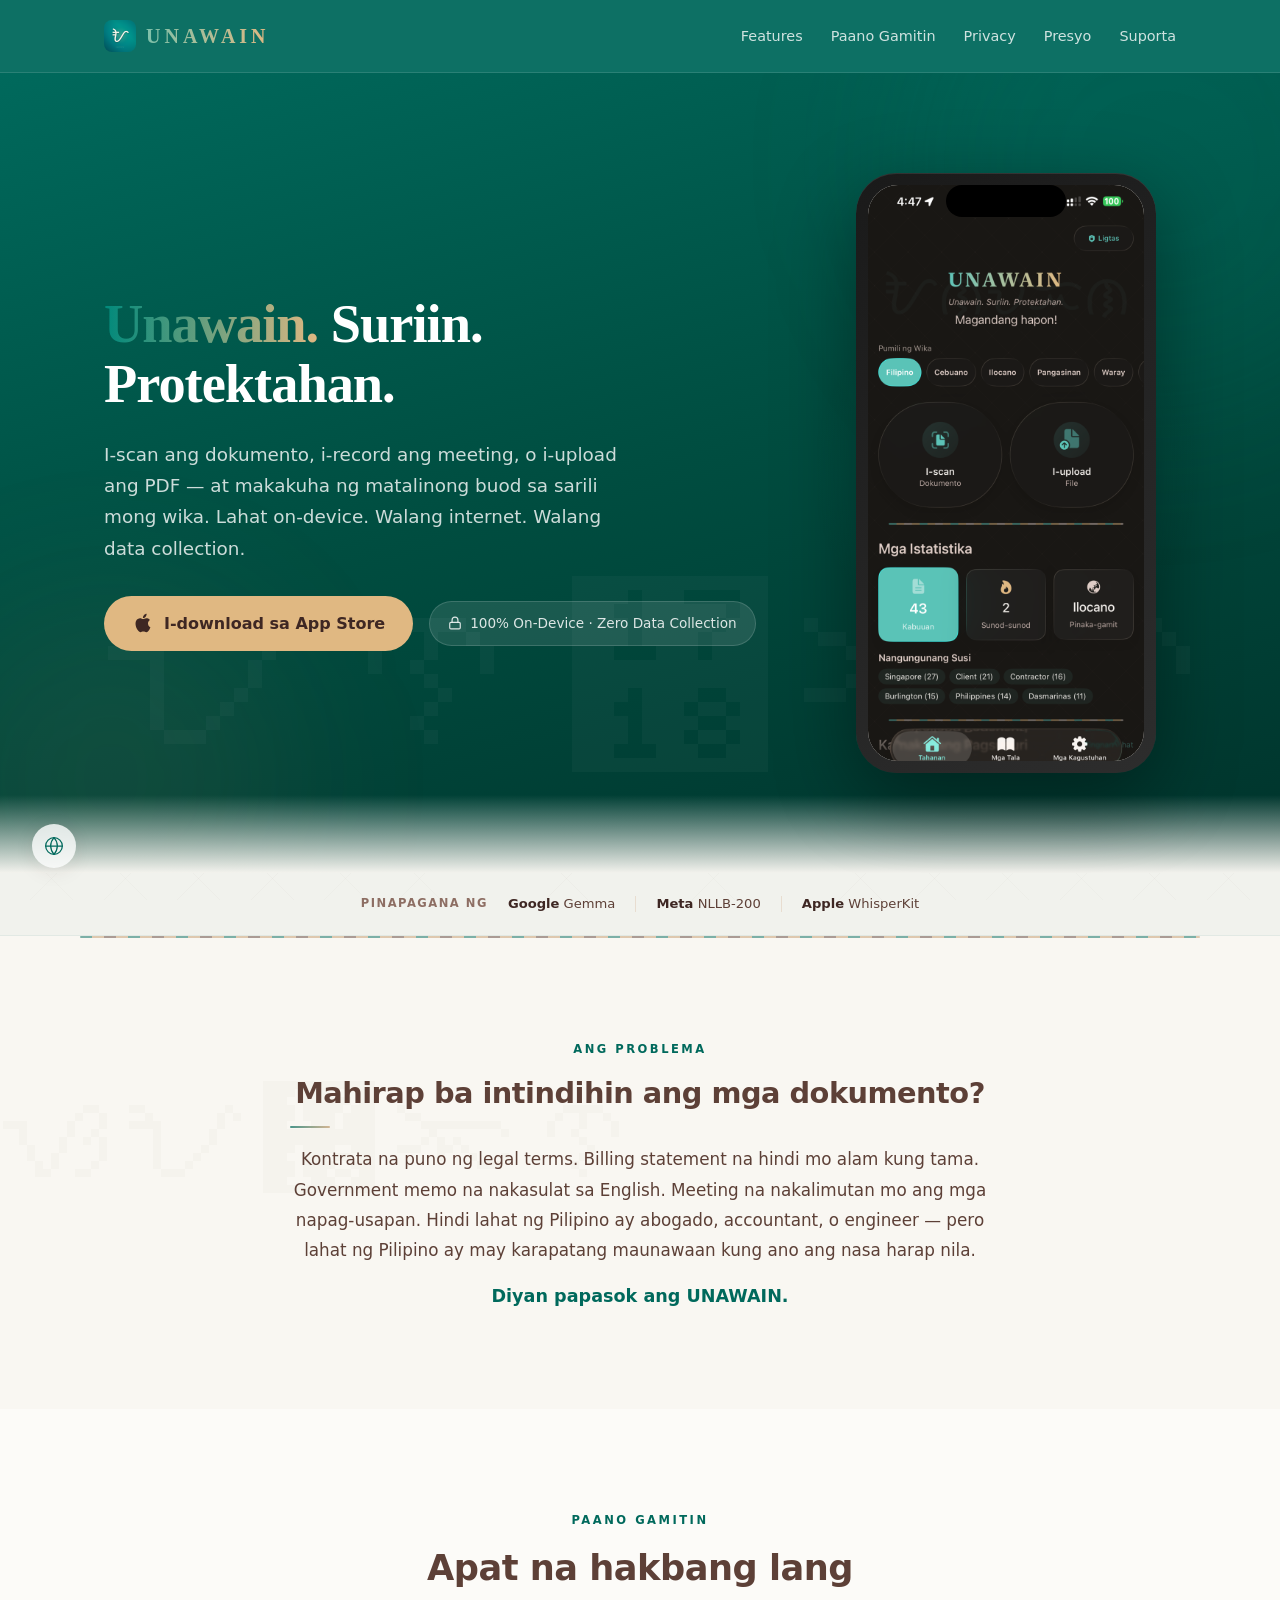
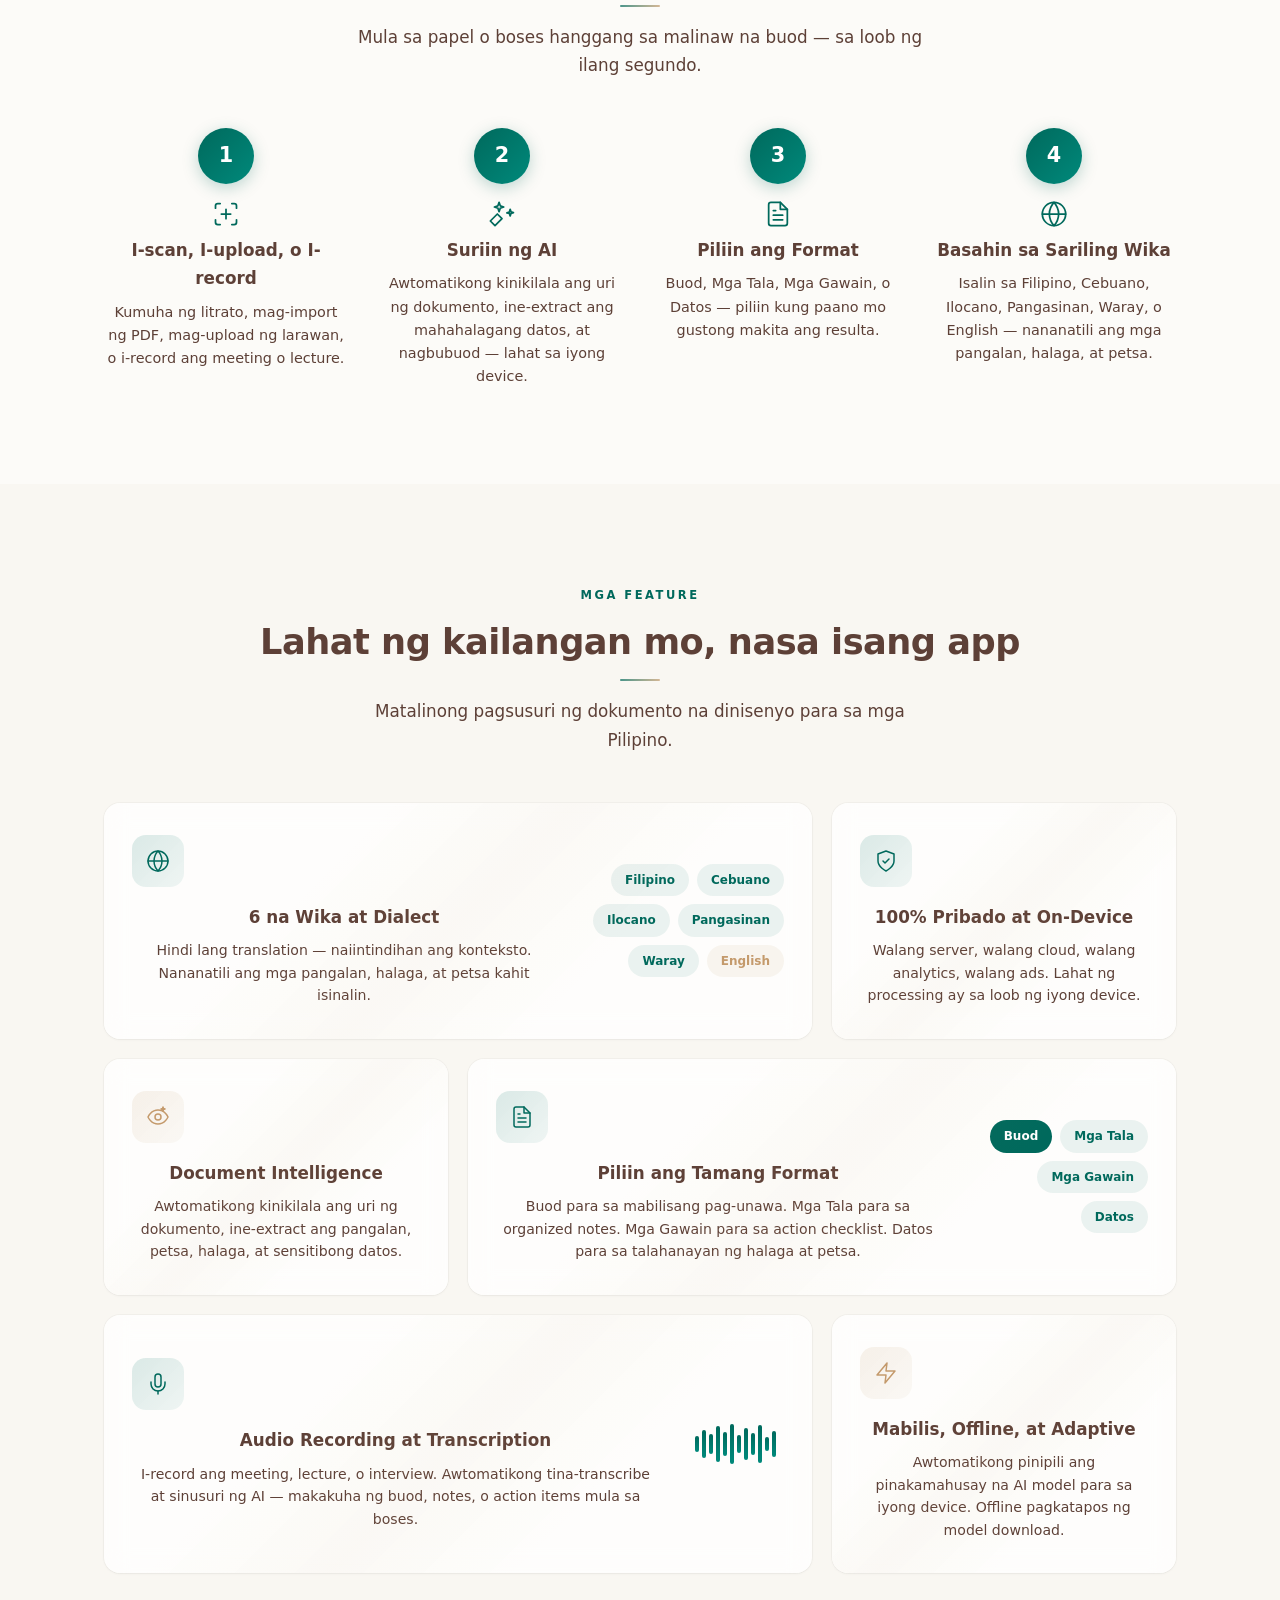
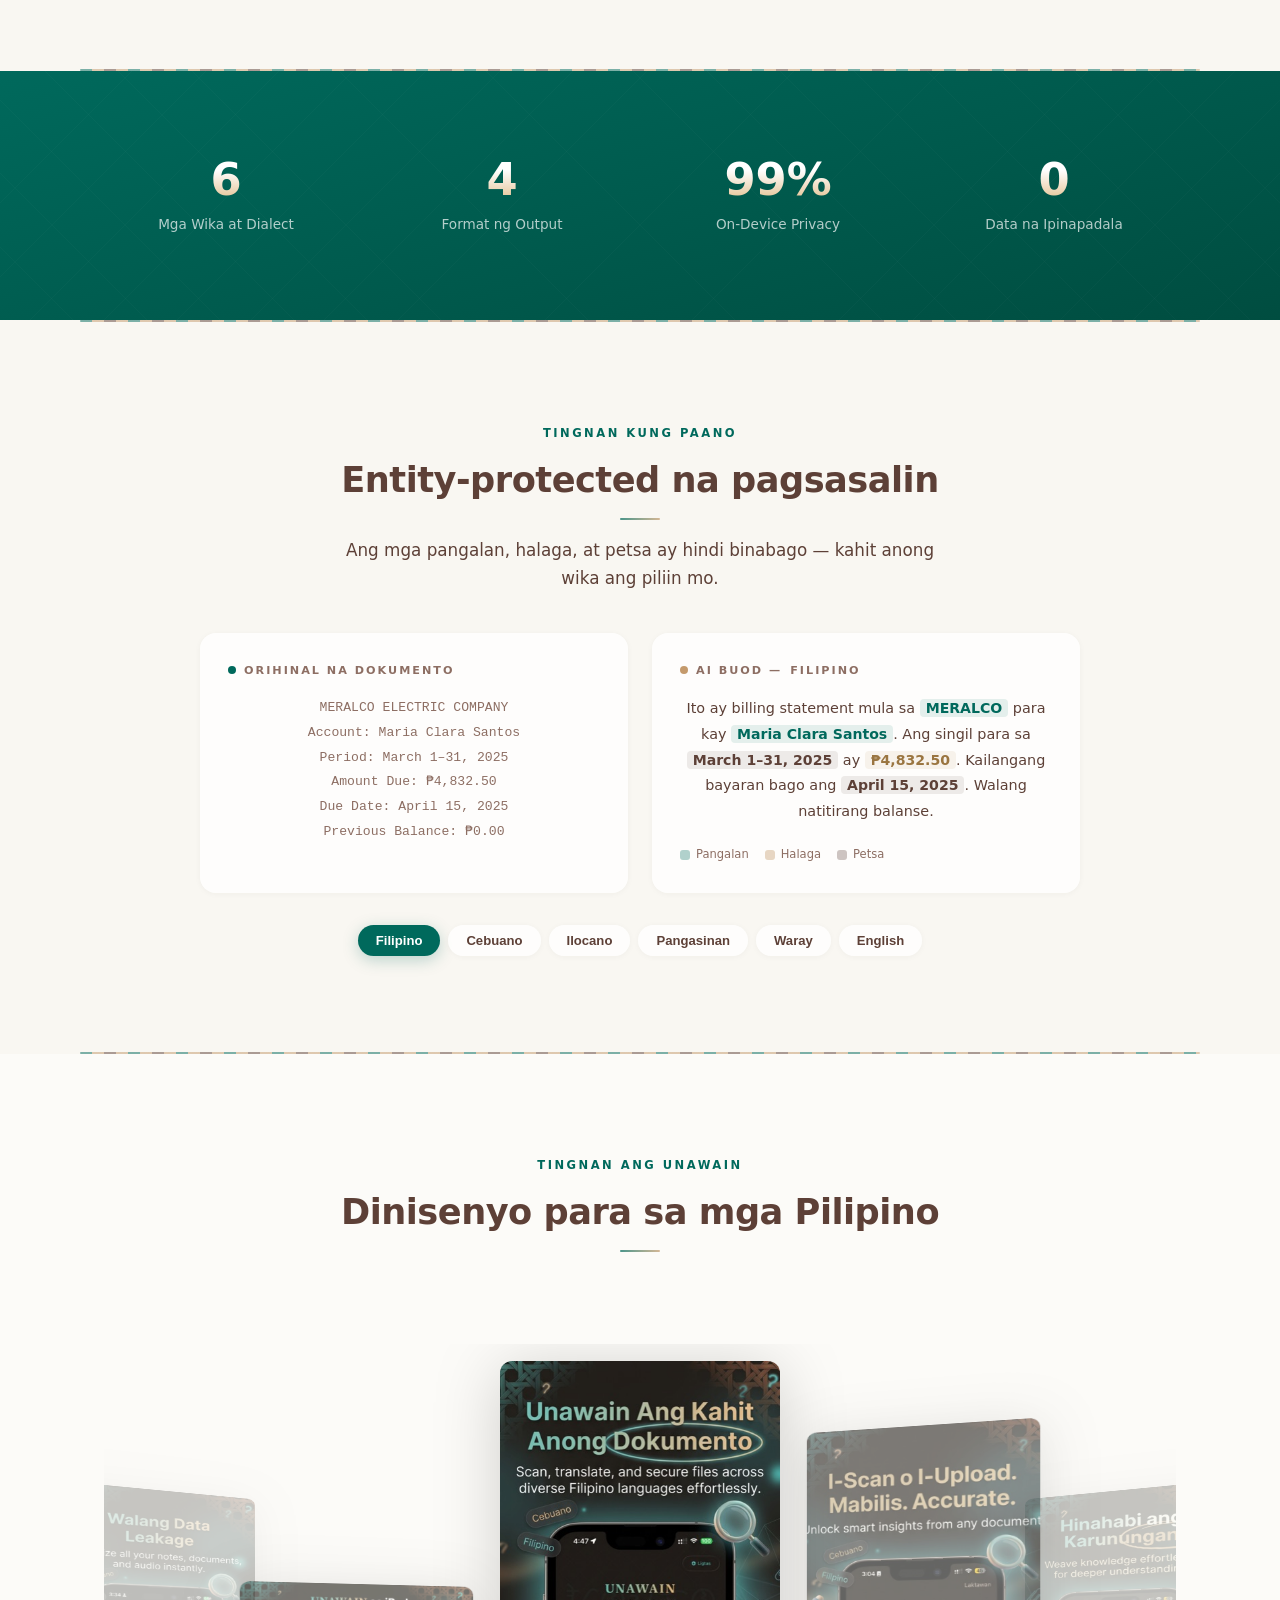
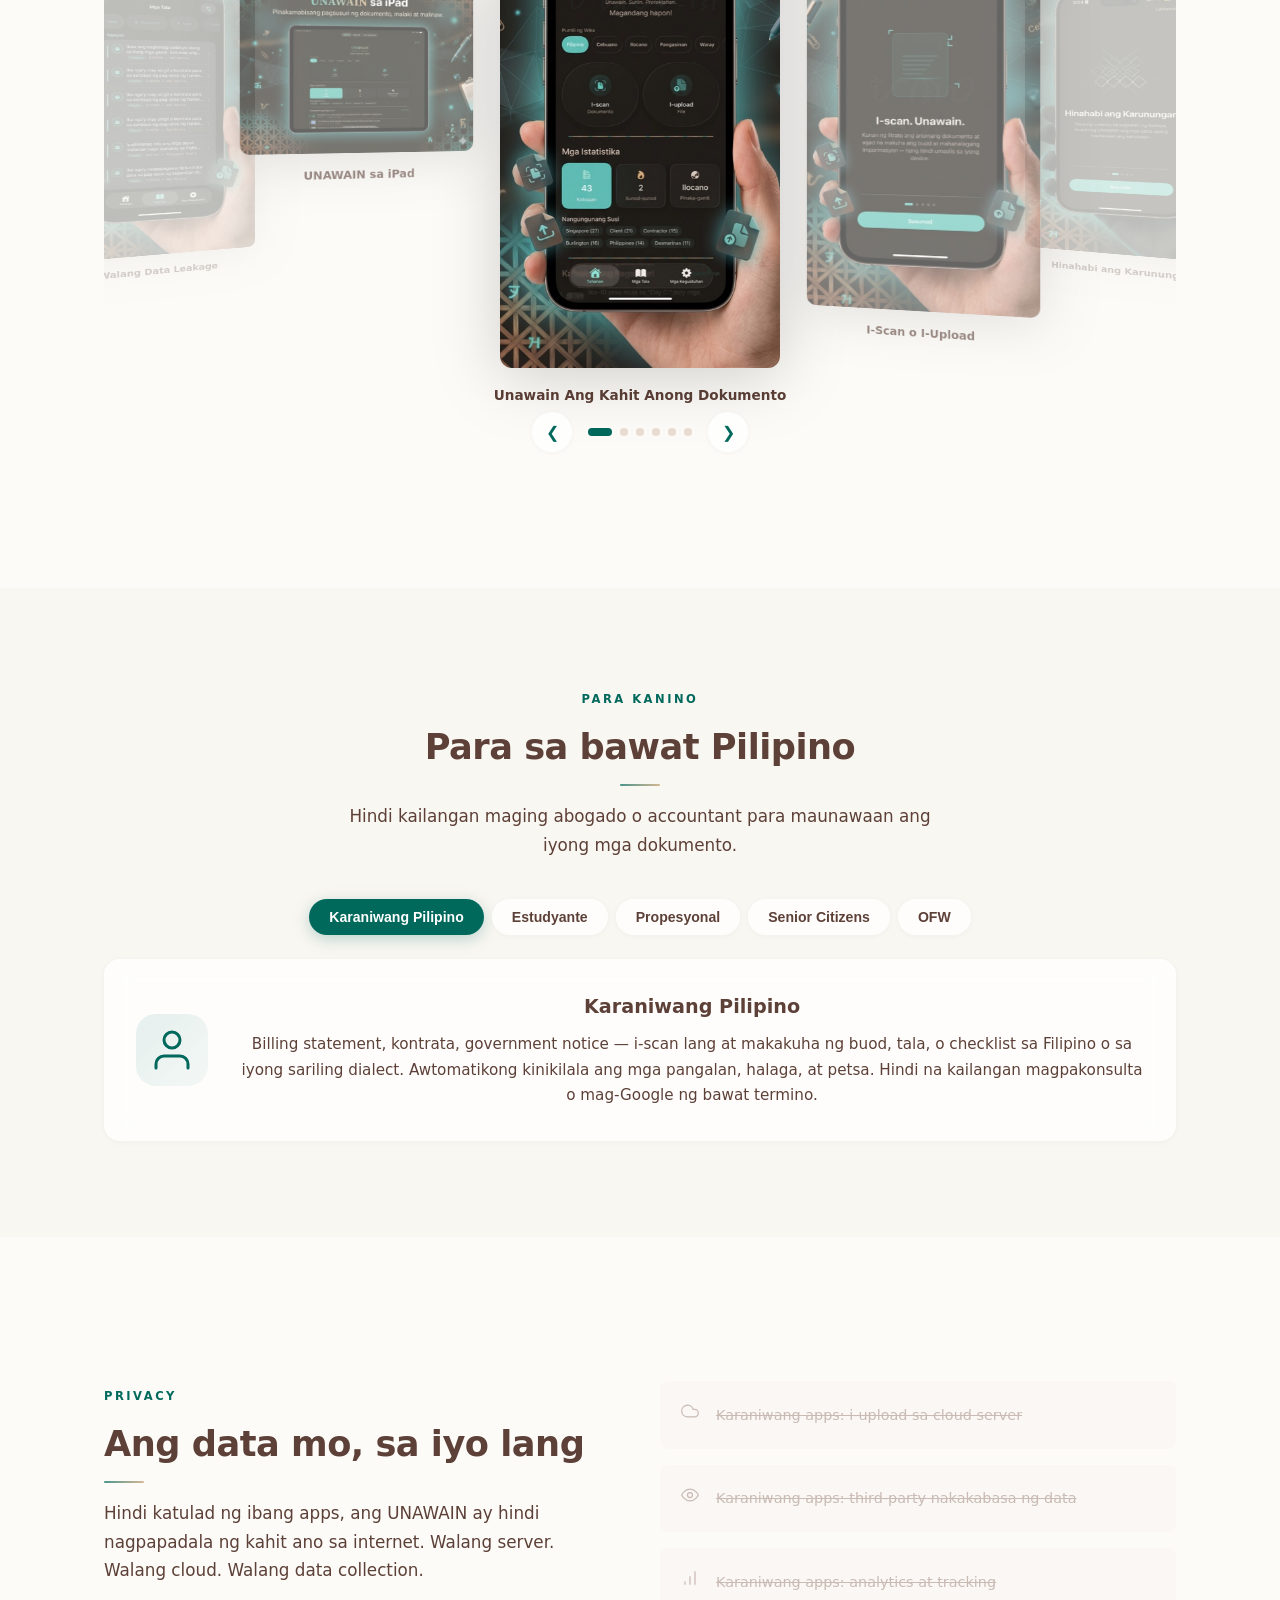
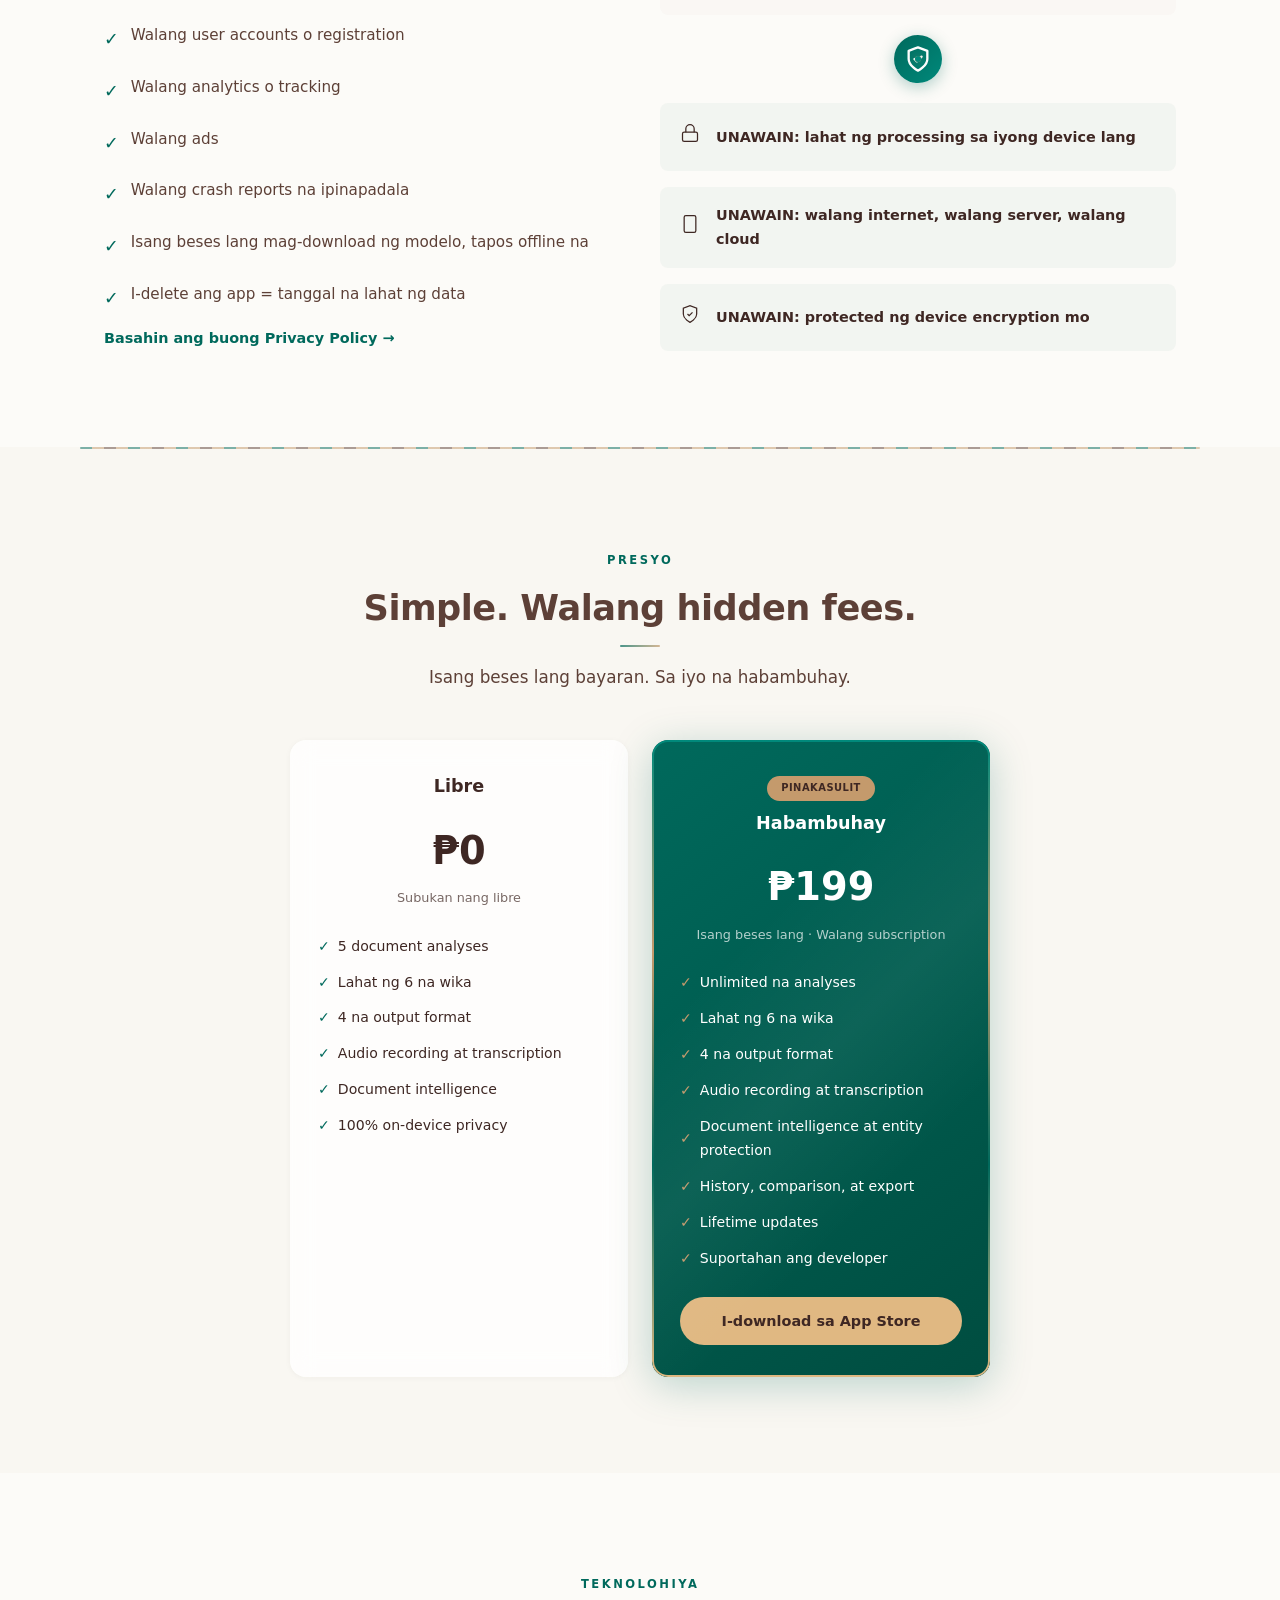
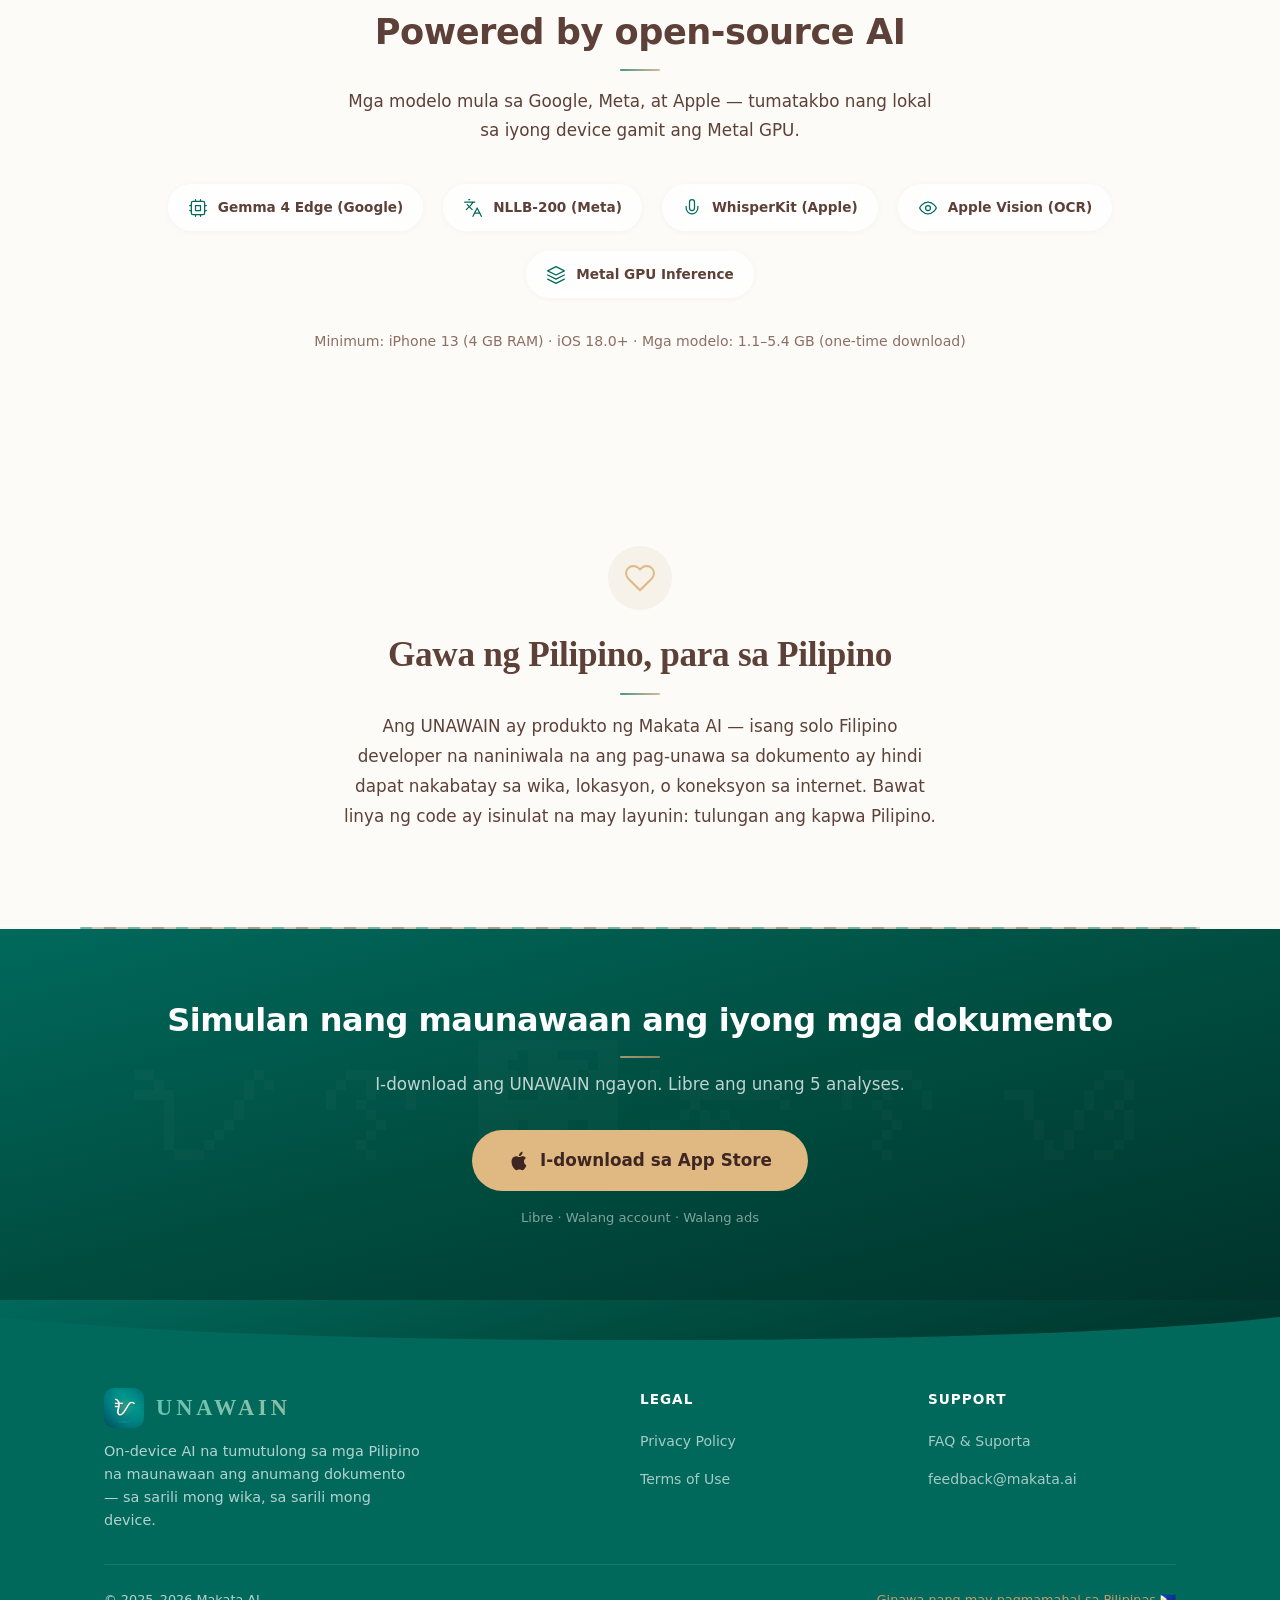
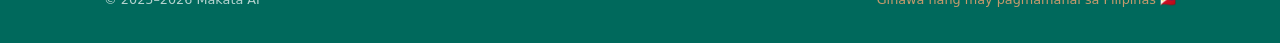
==== commit 832058f9: "Add App Store link and remove Qwen references - Enable Smart App Banner with app-id 6763873149 - Upd" ====
--- a/index.html
+++ b/index.html
@@ -33,8 +33,8 @@
     <link rel="apple-touch-icon" sizes="180x180" href="assets/img/apple-touch-icon.png">
     <link rel="manifest" href="manifest.json">
 
-    <!-- Smart App Banner (update app-id once live on App Store) -->
-    <!-- <meta name="apple-itunes-app" content="app-id=YOUR_APP_ID"> -->
+    <!-- Smart App Banner -->
+    <meta name="apple-itunes-app" content="app-id=6763873149">
 
     <link rel="stylesheet" href="assets/css/style.css">
 
@@ -49,6 +49,7 @@
         "operatingSystem": "iOS 18.0+",
         "applicationCategory": "ProductivityApplication",
         "url": "https://unawain.makata.ai",
+        "downloadUrl": "https://apps.apple.com/us/app/unawain/id6763873149",
         "offers": [
             { "@type": "Offer", "price": "0", "priceCurrency": "PHP", "description": "Free Tier — 5 document analyses" },
             { "@type": "Offer", "price": "199", "priceCurrency": "PHP", "description": "Lifetime Access — Unlimited" }
@@ -94,9 +95,9 @@
                 I-scan ang dokumento, i-record ang meeting, o i-upload ang PDF — at makakuha ng matalinong buod sa sarili mong wika. Lahat on-device. Walang internet. Walang data collection.
             </p>
             <div class="hero-badges">
-                <a href="#pricing" class="hero-cta">
+                <a href="https://apps.apple.com/us/app/unawain/id6763873149" class="hero-cta" target="_blank" rel="noopener">
                     <svg viewBox="0 0 24 24" fill="currentColor" width="22" height="22"><path d="M18.71 19.5c-.83 1.24-1.71 2.45-3.05 2.47-1.34.03-1.77-.79-3.29-.79-1.53 0-2 .77-3.27.82-1.31.05-2.3-1.32-3.14-2.53C4.25 17 2.94 12.45 4.7 9.39c.87-1.52 2.43-2.48 4.12-2.51 1.28-.02 2.5.87 3.29.87.78 0 2.26-1.07 3.8-.91.65.03 2.47.26 3.64 1.98-.09.06-2.17 1.28-2.15 3.81.03 3.02 2.65 4.03 2.68 4.04-.03.07-.42 1.44-1.38 2.83M13 3.5c.73-.83 1.94-1.46 2.94-1.5.13 1.17-.34 2.35-1.04 3.19-.69.85-1.83 1.51-2.95 1.42-.15-1.15.41-2.35 1.05-3.11z"/></svg>
-                    Malapit na — Tingnan ang Presyo
+                    I-download sa App Store
                 </a>
                 <span class="privacy-pill">
                     <svg width="14" height="14" viewBox="0 0 24 24" fill="none" stroke="currentColor" stroke-width="2"><rect x="3" y="11" width="18" height="11" rx="2"/><path d="M7 11V7a5 5 0 0 1 10 0v4"/></svg>
@@ -124,8 +125,6 @@
             <span class="trust-logo"><strong>Google</strong> Gemma</span>
             <span class="trust-divider"></span>
             <span class="trust-logo"><strong>Meta</strong> NLLB-200</span>
-            <span class="trust-divider"></span>
-            <span class="trust-logo"><strong>Alibaba</strong> Qwen</span>
             <span class="trust-divider"></span>
             <span class="trust-logo"><strong>Apple</strong> WhisperKit</span>
         </div>
@@ -534,7 +533,7 @@
                     <li><span class="check">&#10003;</span> Lifetime updates</li>
                     <li><span class="check">&#10003;</span> Suportahan ang developer</li>
                 </ul>
-                <a href="#pricing" class="price-cta" id="appstore-link">Malapit nang dumating sa App Store</a>
+                <a href="https://apps.apple.com/us/app/unawain/id6763873149" class="price-cta" id="appstore-link" target="_blank" rel="noopener">I-download sa App Store</a>
             </div>
         </div>
     </div>
@@ -545,7 +544,7 @@
     <div class="section-inner section-center">
         <span class="section-label reveal">Teknolohiya</span>
         <h2 class="section-title reveal">Powered by open-source AI</h2>
-        <p class="section-subtitle reveal">Mga modelo mula sa Google, Meta, Alibaba, at Apple — tumatakbo nang lokal sa iyong device gamit ang Metal GPU.</p>
+        <p class="section-subtitle reveal">Mga modelo mula sa Google, Meta, at Apple — tumatakbo nang lokal sa iyong device gamit ang Metal GPU.</p>
 
         <div class="tech-grid">
             <div class="tech-badge reveal reveal-delay-1">
@@ -553,10 +552,6 @@
                 Gemma 4 Edge (Google)
             </div>
             <div class="tech-badge reveal reveal-delay-2">
-                <span class="tech-icon"><svg width="20" height="20" viewBox="0 0 24 24" fill="none" stroke="currentColor" stroke-width="1.5" stroke-linecap="round" stroke-linejoin="round"><rect x="4" y="4" width="16" height="16" rx="2"/><rect x="9" y="9" width="6" height="6"/><path d="M9 2v2"/><path d="M15 2v2"/><path d="M9 20v2"/><path d="M15 20v2"/><path d="M2 9h2"/><path d="M2 15h2"/><path d="M20 9h2"/><path d="M20 15h2"/></svg></span>
-                Qwen 2.5 (Alibaba)
-            </div>
-            <div class="tech-badge reveal reveal-delay-3">
                 <span class="tech-icon"><svg width="20" height="20" viewBox="0 0 24 24" fill="none" stroke="currentColor" stroke-width="1.5" stroke-linecap="round" stroke-linejoin="round"><path d="M5 8l6 6"/><path d="M4 14l6-6 2-3"/><path d="M2 5h12"/><path d="M7 2h1"/><path d="M22 22l-5-10-5 10"/><path d="M14 18h6"/></svg></span>
                 NLLB-200 (Meta)
             </div>
@@ -601,9 +596,9 @@
         <h2 class="section-title reveal">Simulan nang maunawaan ang iyong mga dokumento</h2>
         <p class="section-subtitle reveal">I-download ang UNAWAIN ngayon. Libre ang unang 5 analyses.</p>
         <div class="reveal reveal-delay-2">
-            <a href="#pricing" class="final-cta-btn">
+            <a href="https://apps.apple.com/us/app/unawain/id6763873149" class="final-cta-btn" target="_blank" rel="noopener">
                 <svg viewBox="0 0 24 24" fill="currentColor" width="22" height="22"><path d="M18.71 19.5c-.83 1.24-1.71 2.45-3.05 2.47-1.34.03-1.77-.79-3.29-.79-1.53 0-2 .77-3.27.82-1.31.05-2.3-1.32-3.14-2.53C4.25 17 2.94 12.45 4.7 9.39c.87-1.52 2.43-2.48 4.12-2.51 1.28-.02 2.5.87 3.29.87.78 0 2.26-1.07 3.8-.91.65.03 2.47.26 3.64 1.98-.09.06-2.17 1.28-2.15 3.81.03 3.02 2.65 4.03 2.68 4.04-.03.07-.42 1.44-1.38 2.83M13 3.5c.73-.83 1.94-1.46 2.94-1.5.13 1.17-.34 2.35-1.04 3.19-.69.85-1.83 1.51-2.95 1.42-.15-1.15.41-2.35 1.05-3.11z"/></svg>
-                Malapit nang dumating sa App Store
+                I-download sa App Store
             </a>
             <p class="final-cta-note">Libre &middot; Walang account &middot; Walang ads</p>
         </div>
@@ -644,9 +639,9 @@
 
 <!-- Sticky Mobile CTA -->
 <div class="sticky-cta" id="sticky-cta">
-    <a href="#pricing" class="sticky-cta-btn">
+    <a href="https://apps.apple.com/us/app/unawain/id6763873149" class="sticky-cta-btn" target="_blank" rel="noopener">
         <svg viewBox="0 0 24 24" fill="currentColor" width="18" height="18"><path d="M18.71 19.5c-.83 1.24-1.71 2.45-3.05 2.47-1.34.03-1.77-.79-3.29-.79-1.53 0-2 .77-3.27.82-1.31.05-2.3-1.32-3.14-2.53C4.25 17 2.94 12.45 4.7 9.39c.87-1.52 2.43-2.48 4.12-2.51 1.28-.02 2.5.87 3.29.87.78 0 2.26-1.07 3.8-.91.65.03 2.47.26 3.64 1.98-.09.06-2.17 1.28-2.15 3.81.03 3.02 2.65 4.03 2.68 4.04-.03.07-.42 1.44-1.38 2.83M13 3.5c.73-.83 1.94-1.46 2.94-1.5.13 1.17-.34 2.35-1.04 3.19-.69.85-1.83 1.51-2.95 1.42-.15-1.15.41-2.35 1.05-3.11z"/></svg>
-        Malapit na sa App Store
+        I-download sa App Store
     </a>
     <span class="sticky-cta-note">Libre ang unang 5 analyses</span>
 </div>
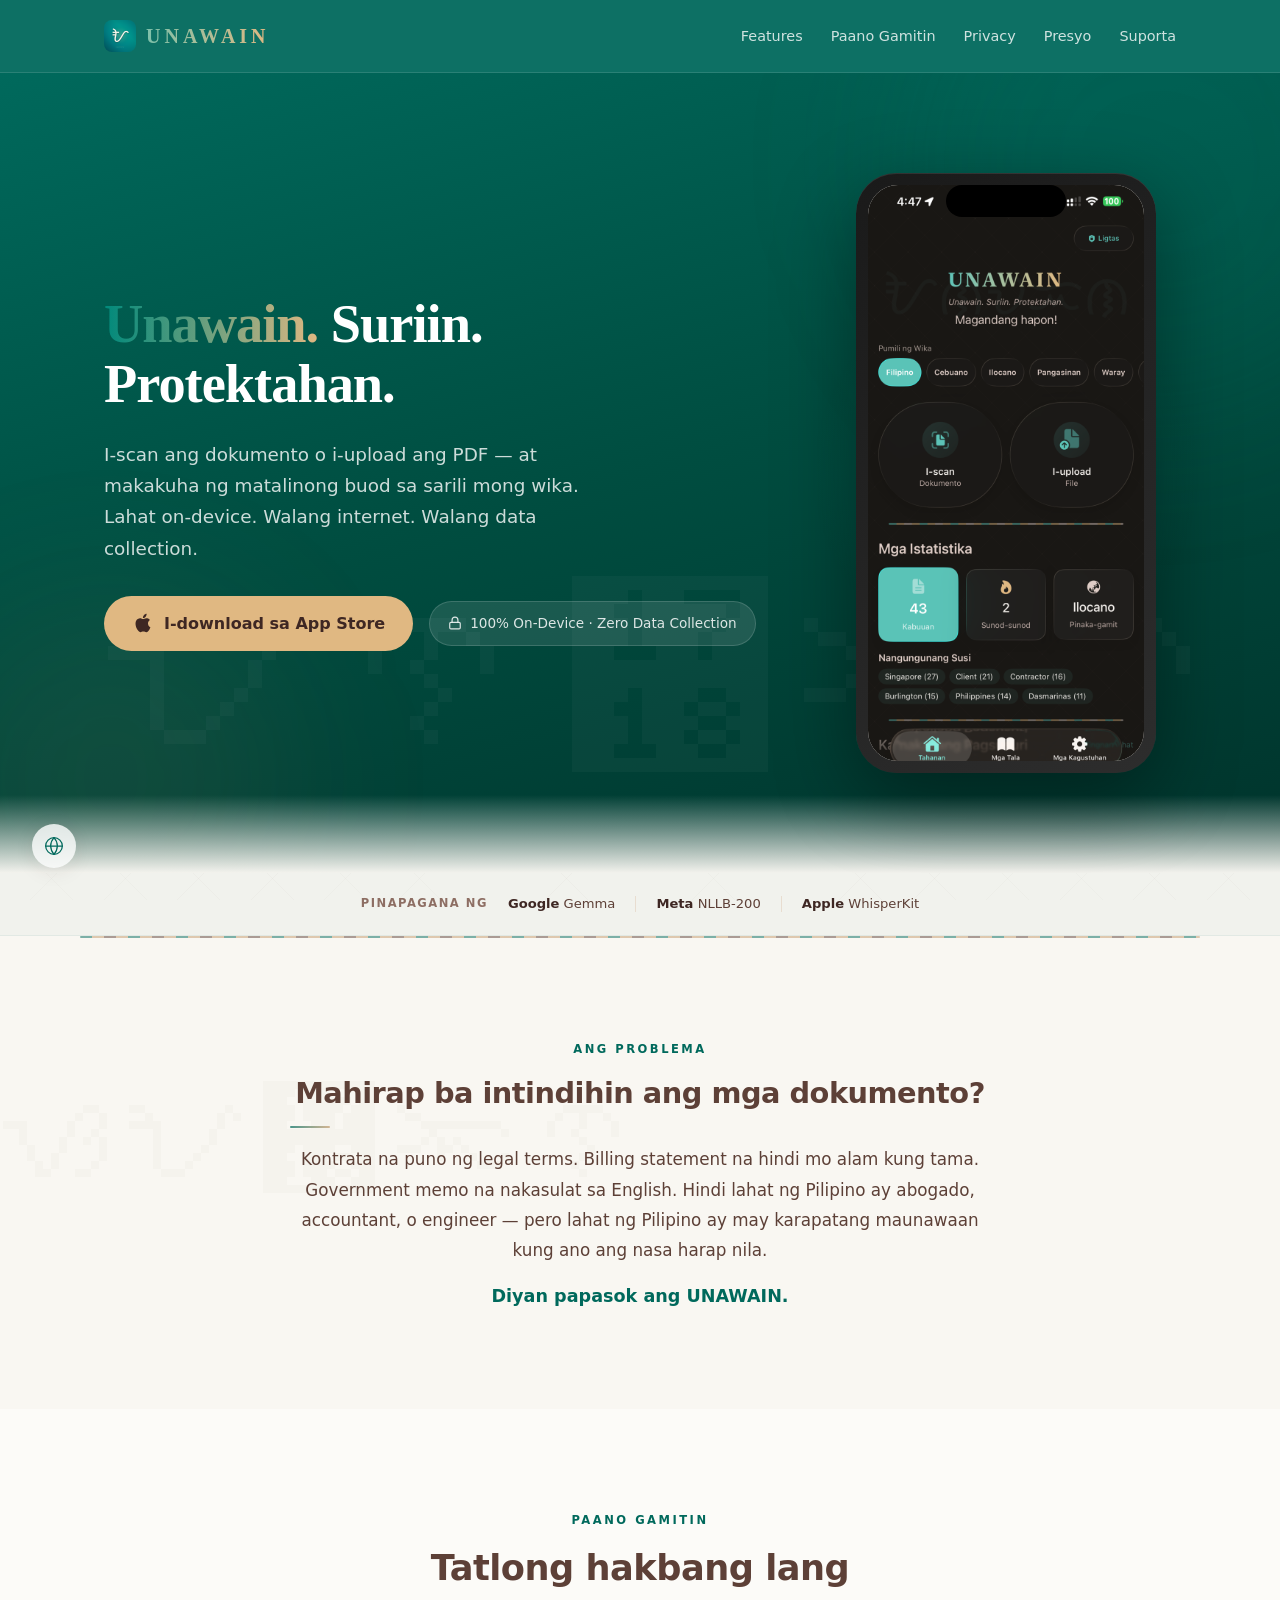
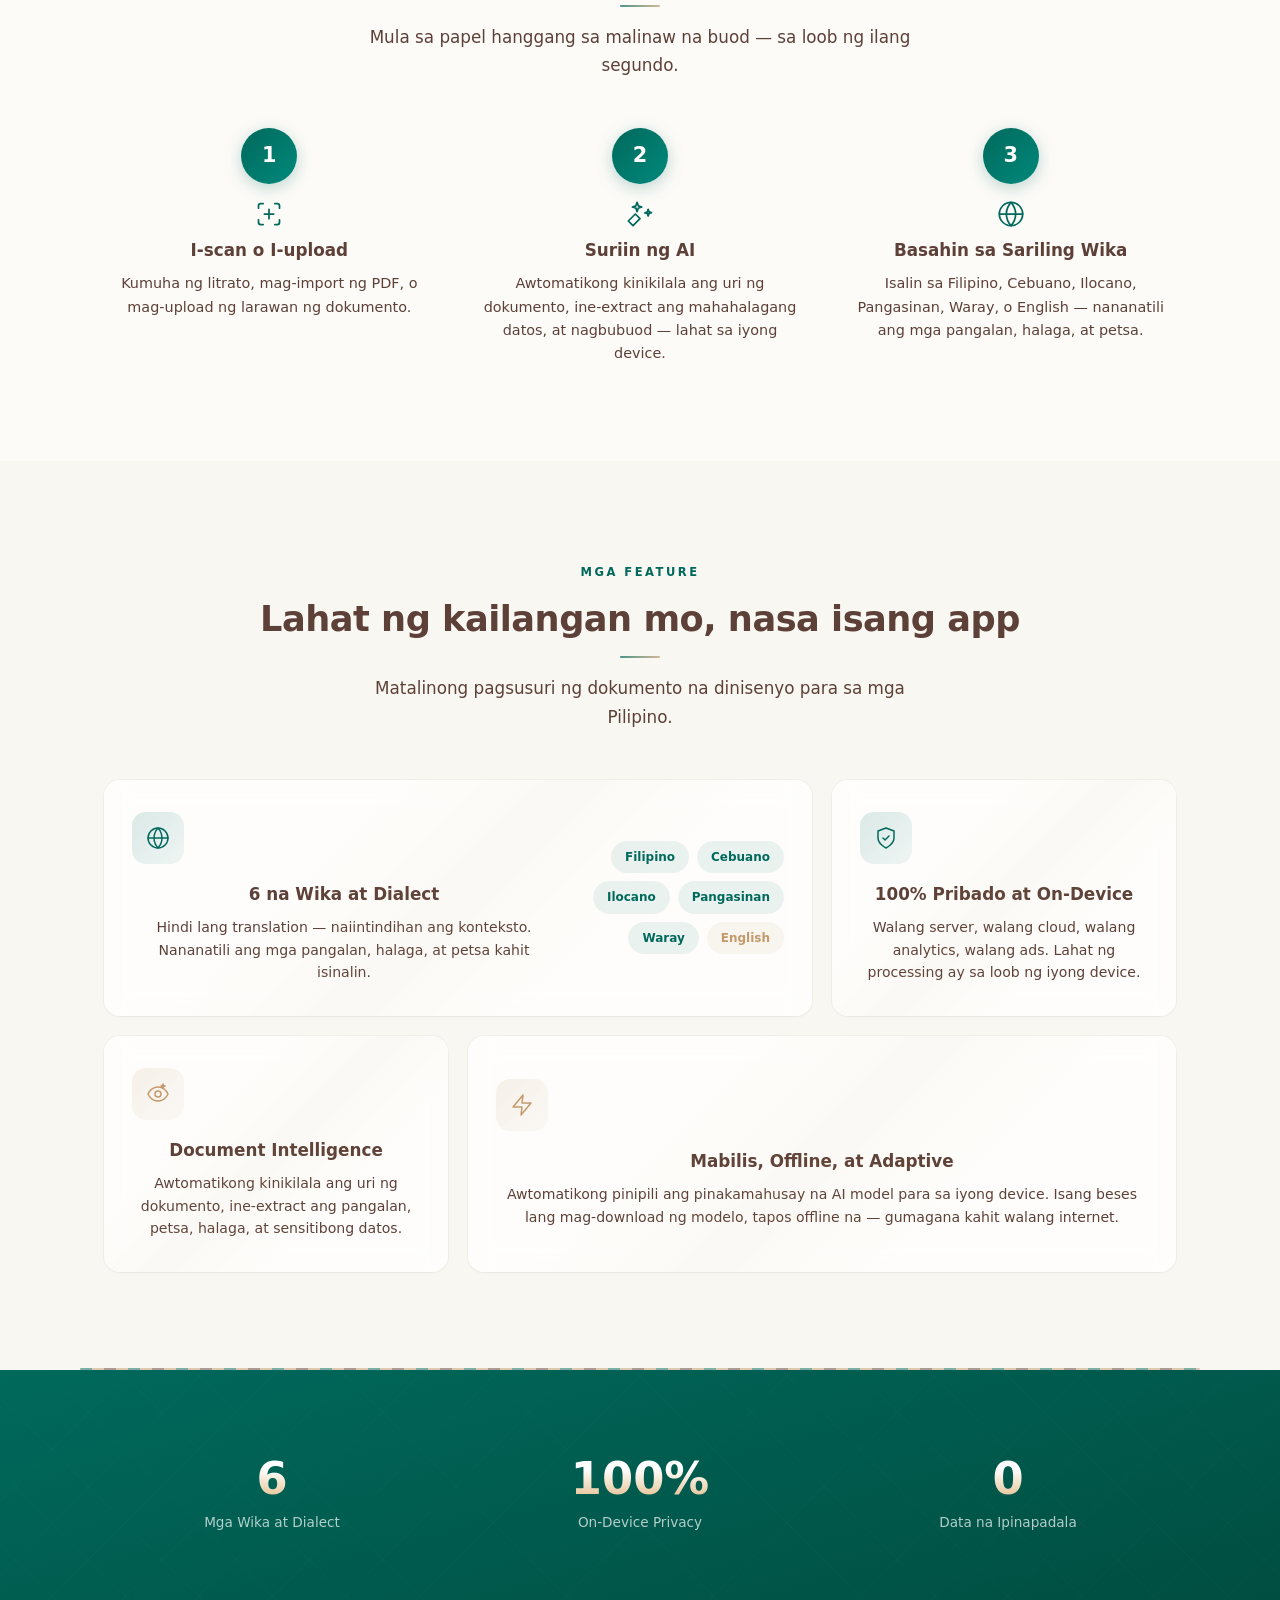
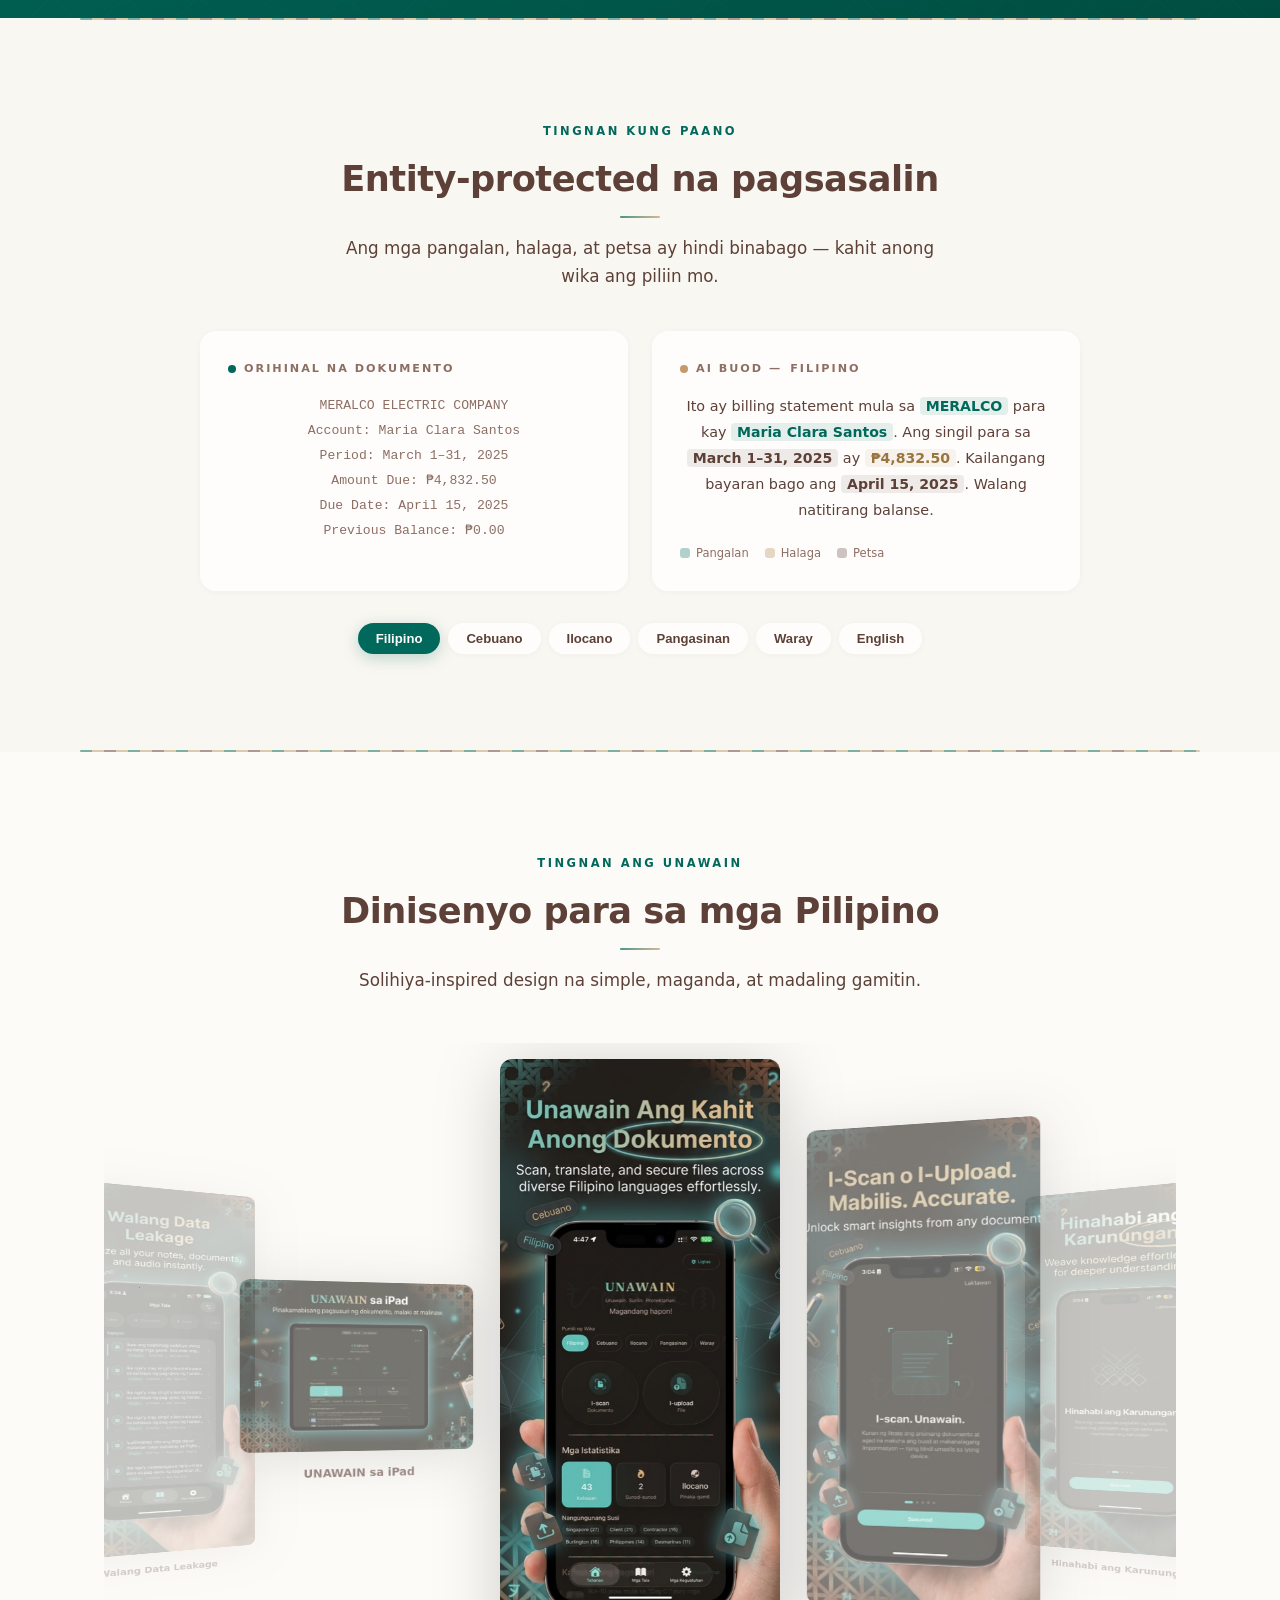
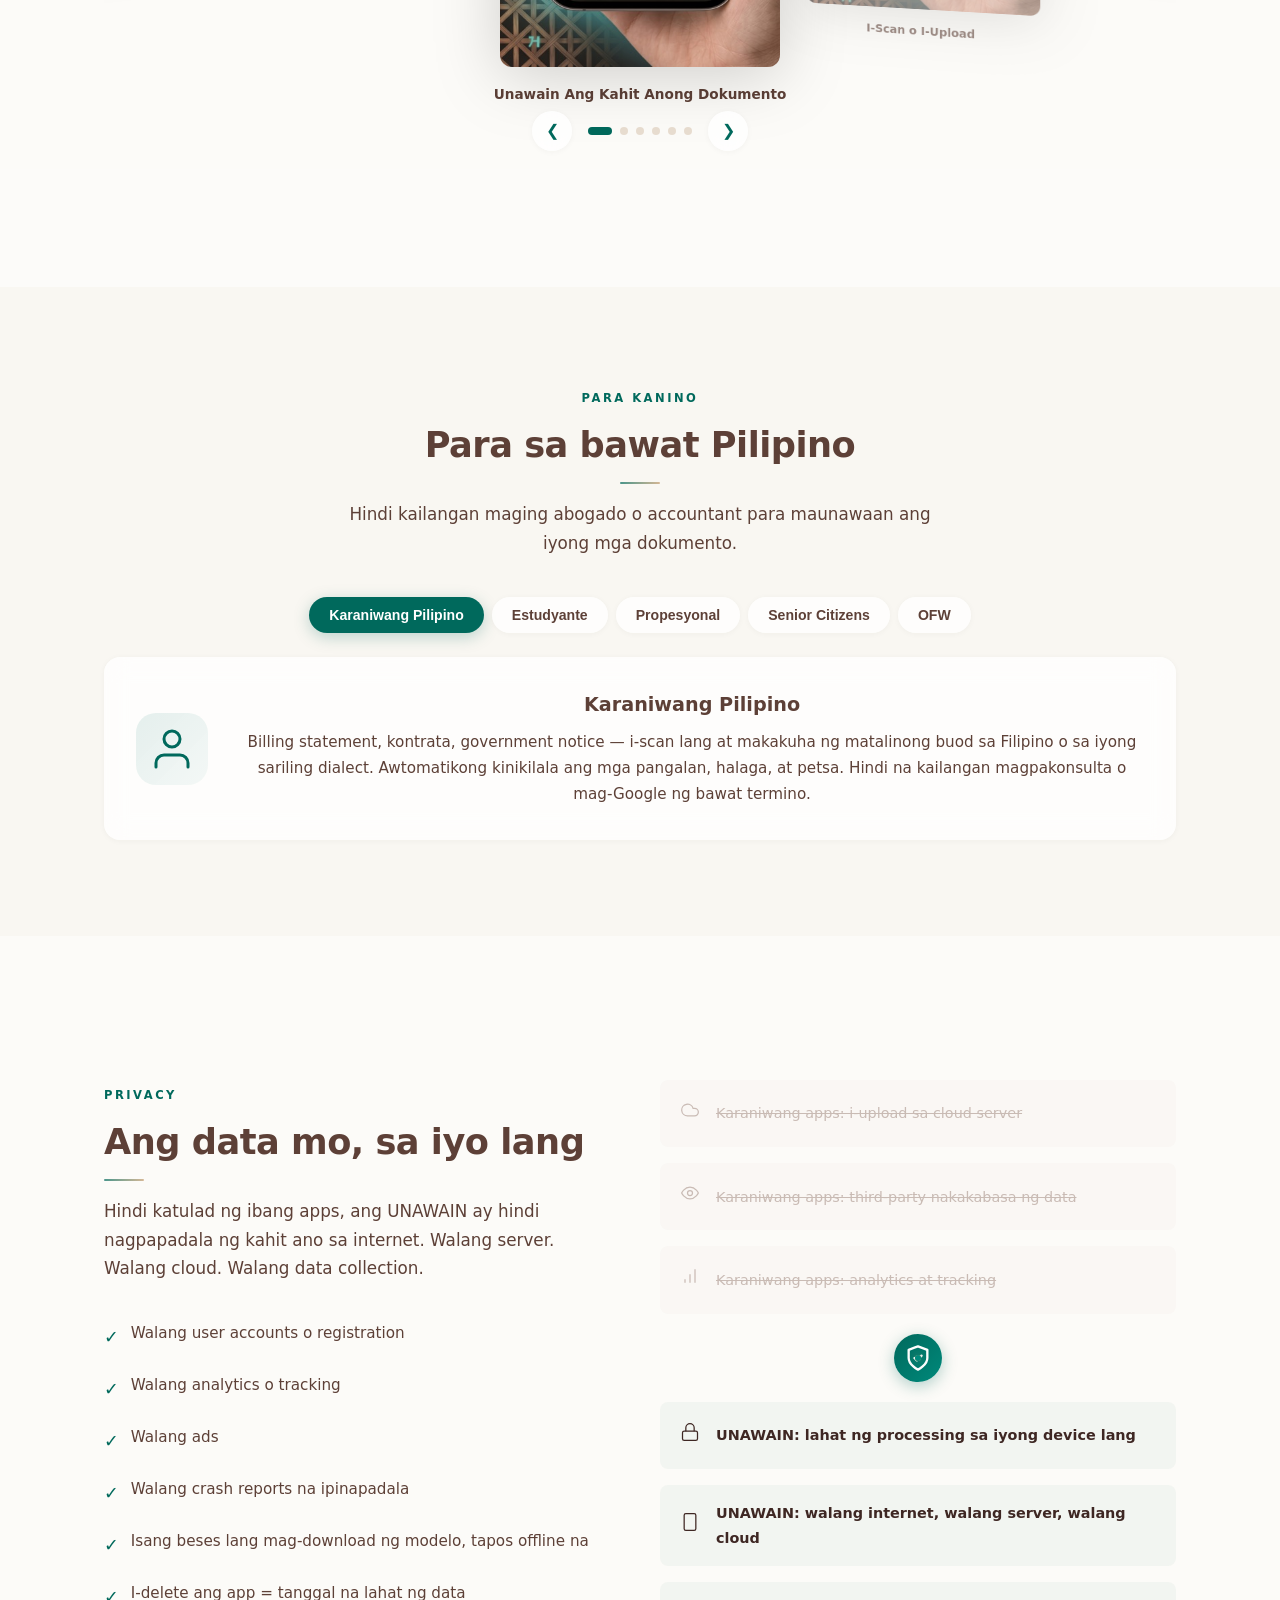
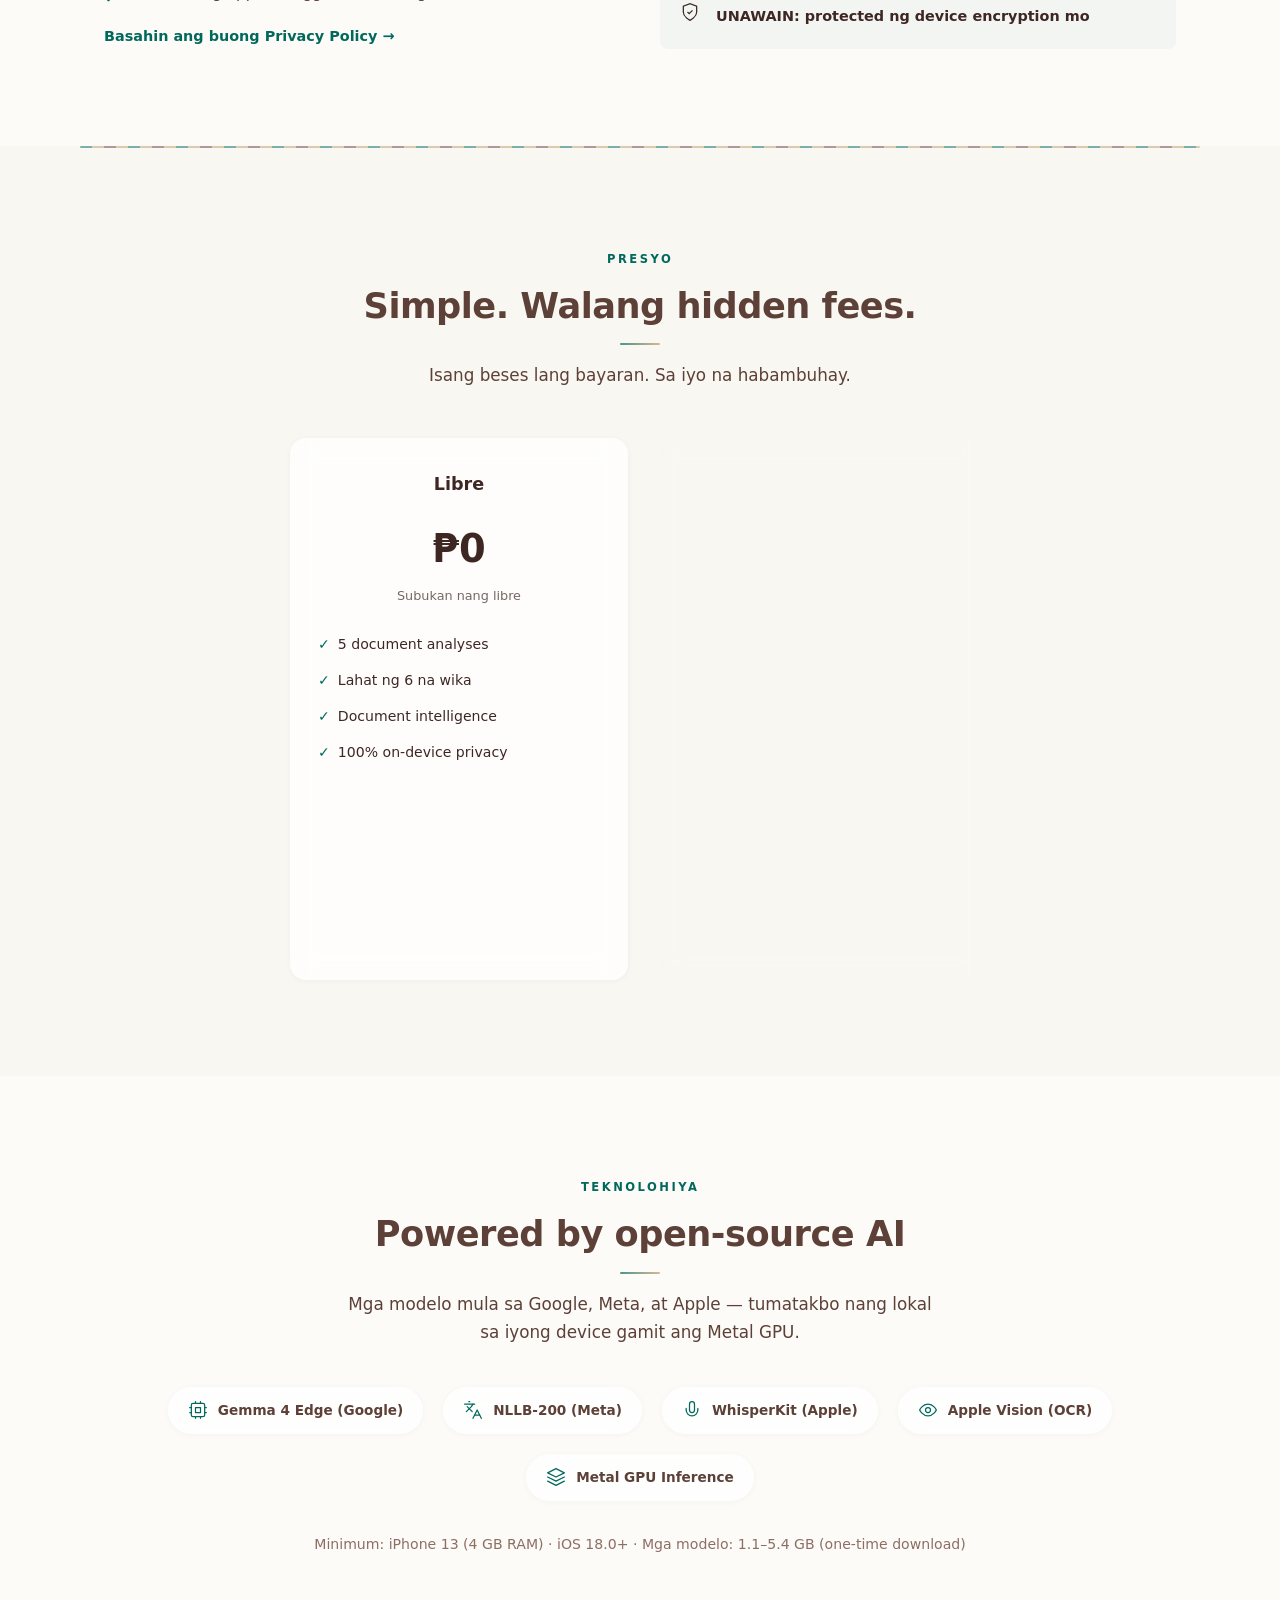
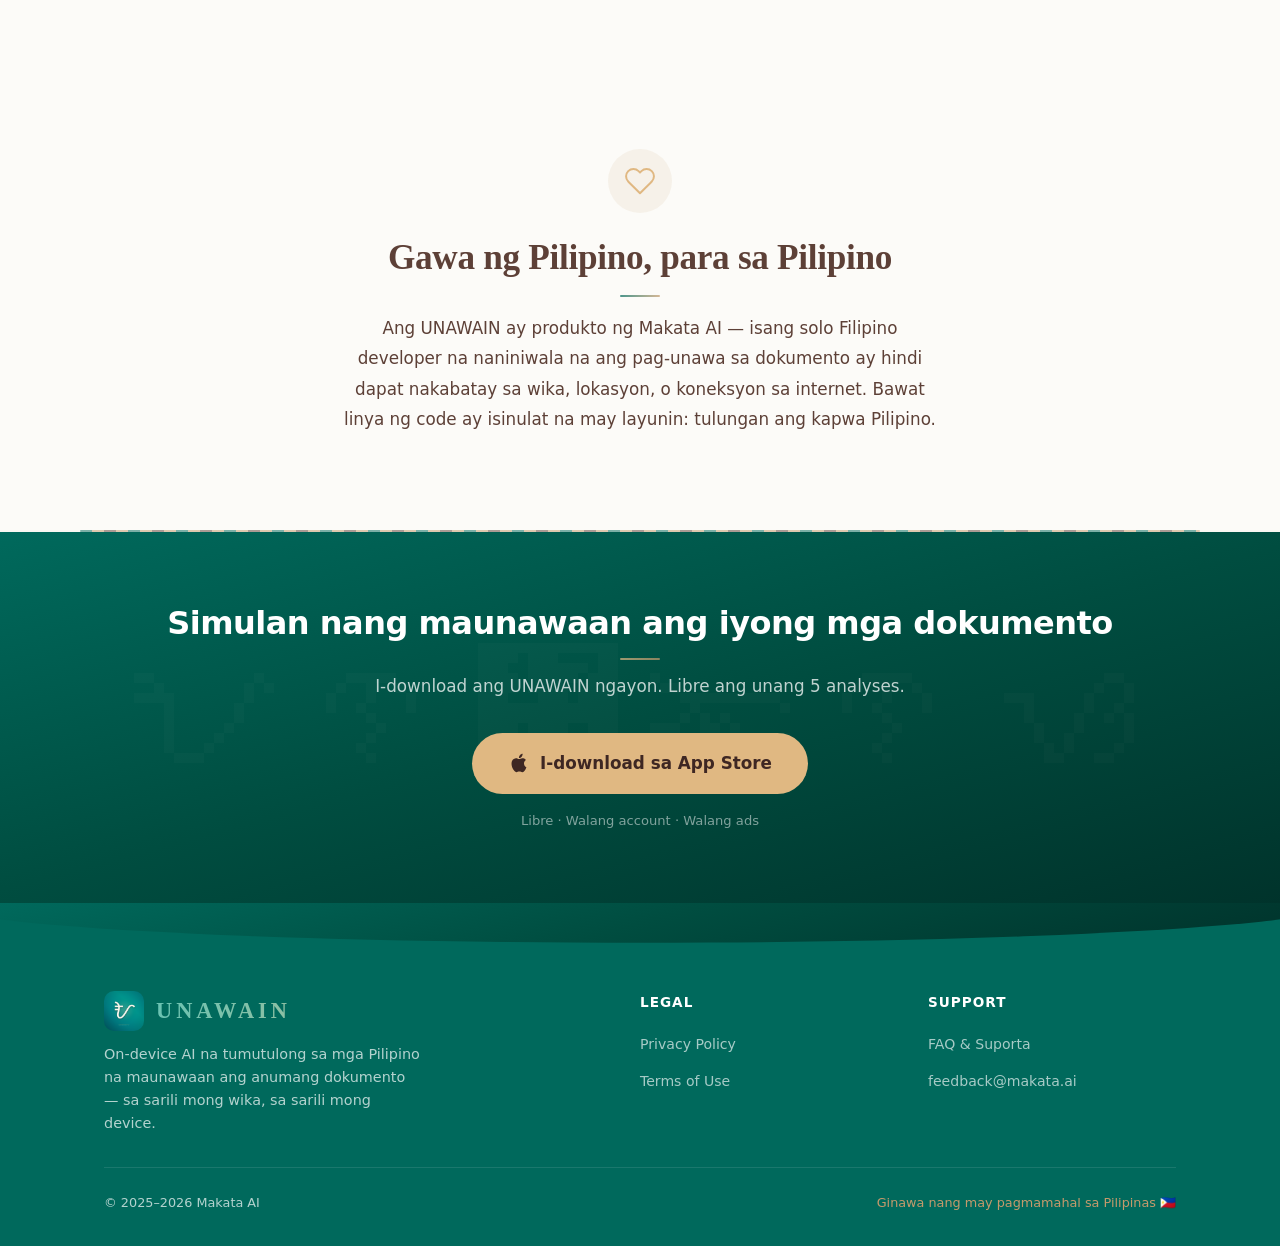
==== commit 31cb8705: "Remove audio recording and multiple output format references Audio recording is a future enhancement" ====
--- a/index.html
+++ b/index.html
@@ -57,7 +57,7 @@
         "description": "On-device AI na tumutulong sa mga Pilipino na maunawaan ang anumang dokumento sa sarili mong wika.",
         "author": { "@type": "Person", "name": "Ralph Mattew Palomaria" },
         "screenshot": "https://unawain.makata.ai/assets/mockups/hero-dashboard.jpg",
-        "featureList": "Document OCR, AI Summarization, Audio Transcription, 6 Philippine Languages, 4 Output Formats, Document Intelligence, Entity Protection, 100% On-Device Privacy, Offline Analysis"
+        "featureList": "Document OCR, AI Summarization, 6 Philippine Languages, Document Intelligence, Entity Protection, 100% On-Device Privacy, Offline Analysis"
     }
     </script>
 </head>
@@ -92,7 +92,7 @@
                 <span class="accent">Unawain.</span> Suriin.<br>Protektahan.
             </h1>
             <p class="hero-subtitle">
-                I-scan ang dokumento, i-record ang meeting, o i-upload ang PDF — at makakuha ng matalinong buod sa sarili mong wika. Lahat on-device. Walang internet. Walang data collection.
+                I-scan ang dokumento o i-upload ang PDF — at makakuha ng matalinong buod sa sarili mong wika. Lahat on-device. Walang internet. Walang data collection.
             </p>
             <div class="hero-badges">
                 <a href="https://apps.apple.com/us/app/unawain/id6763873149" class="hero-cta" target="_blank" rel="noopener">
@@ -140,7 +140,7 @@
             <span class="section-label">Ang Problema</span>
             <h2 class="section-title">Mahirap ba intindihin ang mga dokumento?</h2>
             <p>
-                Kontrata na puno ng legal terms. Billing statement na hindi mo alam kung tama. Government memo na nakasulat sa English. Meeting na nakalimutan mo ang mga napag-usapan. Hindi lahat ng Pilipino ay abogado, accountant, o engineer — pero lahat ng Pilipino ay may karapatang maunawaan kung ano ang nasa harap nila.
+                Kontrata na puno ng legal terms. Billing statement na hindi mo alam kung tama. Government memo na nakasulat sa English. Hindi lahat ng Pilipino ay abogado, accountant, o engineer — pero lahat ng Pilipino ay may karapatang maunawaan kung ano ang nasa harap nila.
             </p>
             <p class="problem-highlight">
                 <strong>Diyan papasok ang UNAWAIN.</strong>
@@ -153,15 +153,15 @@
 <section class="how-it-works" id="how-it-works">
     <div class="section-inner section-center">
         <span class="section-label reveal">Paano Gamitin</span>
-        <h2 class="section-title reveal">Apat na hakbang lang</h2>
-        <p class="section-subtitle reveal">Mula sa papel o boses hanggang sa malinaw na buod — sa loob ng ilang segundo.</p>
-
-        <div class="steps-grid steps-grid-4">
+        <h2 class="section-title reveal">Tatlong hakbang lang</h2>
+        <p class="section-subtitle reveal">Mula sa papel hanggang sa malinaw na buod — sa loob ng ilang segundo.</p>
+
+        <div class="steps-grid">
             <div class="step reveal reveal-delay-1">
                 <div class="step-number">1</div>
                 <div class="step-icon"><svg width="28" height="28" viewBox="0 0 24 24" fill="none" stroke="currentColor" stroke-width="1.5" stroke-linecap="round" stroke-linejoin="round"><path d="M3 7V5a2 2 0 0 1 2-2h2"/><path d="M17 3h2a2 2 0 0 1 2 2v2"/><path d="M21 17v2a2 2 0 0 1-2 2h-2"/><path d="M7 21H5a2 2 0 0 1-2-2v-2"/><path d="M8 12h8"/><path d="M12 8v8"/></svg></div>
-                <h3>I-scan, I-upload, o I-record</h3>
-                <p>Kumuha ng litrato, mag-import ng PDF, mag-upload ng larawan, o i-record ang meeting o lecture.</p>
+                <h3>I-scan o I-upload</h3>
+                <p>Kumuha ng litrato, mag-import ng PDF, o mag-upload ng larawan ng dokumento.</p>
             </div>
             <div class="step reveal reveal-delay-2">
                 <div class="step-number">2</div>
@@ -171,12 +171,6 @@
             </div>
             <div class="step reveal reveal-delay-3">
                 <div class="step-number">3</div>
-                <div class="step-icon"><svg width="28" height="28" viewBox="0 0 24 24" fill="none" stroke="currentColor" stroke-width="1.5" stroke-linecap="round" stroke-linejoin="round"><path d="M14 2H6a2 2 0 0 0-2 2v16a2 2 0 0 0 2 2h12a2 2 0 0 0 2-2V8z"/><path d="M14 2v6h6"/><path d="M16 13H8"/><path d="M16 17H8"/><path d="M10 9H8"/></svg></div>
-                <h3>Piliin ang Format</h3>
-                <p>Buod, Mga Tala, Mga Gawain, o Datos — piliin kung paano mo gustong makita ang resulta.</p>
-            </div>
-            <div class="step reveal reveal-delay-4">
-                <div class="step-number">4</div>
                 <div class="step-icon"><svg width="28" height="28" viewBox="0 0 24 24" fill="none" stroke="currentColor" stroke-width="1.5" stroke-linecap="round" stroke-linejoin="round"><circle cx="12" cy="12" r="10"/><path d="M2 12h20"/><path d="M12 2a15.3 15.3 0 0 1 4 10 15.3 15.3 0 0 1-4 10 15.3 15.3 0 0 1-4-10A15.3 15.3 0 0 1 12 2z"/></svg></div>
                 <h3>Basahin sa Sariling Wika</h3>
                 <p>Isalin sa Filipino, Cebuano, Ilocano, Pangasinan, Waray, o English — nananatili ang mga pangalan, halaga, at petsa.</p>
@@ -222,35 +216,10 @@
             </div>
             <div class="bento-card bento-wide capiz-shimmer reveal reveal-delay-1">
                 <div class="bento-card-content">
-                    <div class="feature-icon"><svg width="24" height="24" viewBox="0 0 24 24" fill="none" stroke="currentColor" stroke-width="1.5" stroke-linecap="round" stroke-linejoin="round"><path d="M14 2H6a2 2 0 0 0-2 2v16a2 2 0 0 0 2 2h12a2 2 0 0 0 2-2V8z"/><path d="M14 2v6h6"/><path d="M16 13H8"/><path d="M16 17H8"/><path d="M10 9H8"/></svg></div>
-                    <h3>Piliin ang Tamang Format</h3>
-                    <p>Buod para sa mabilisang pag-unawa. Mga Tala para sa organized notes. Mga Gawain para sa action checklist. Datos para sa talahanayan ng halaga at petsa.</p>
-                </div>
-                <div class="bento-visual">
-                    <div class="bento-chips bento-chips-formats">
-                        <span class="bento-chip bento-chip-active">Buod</span>
-                        <span class="bento-chip">Mga Tala</span>
-                        <span class="bento-chip">Mga Gawain</span>
-                        <span class="bento-chip">Datos</span>
-                    </div>
-                </div>
-            </div>
-            <div class="bento-card bento-wide capiz-shimmer reveal reveal-delay-3">
-                <div class="bento-card-content">
-                    <div class="feature-icon"><svg width="24" height="24" viewBox="0 0 24 24" fill="none" stroke="currentColor" stroke-width="1.5" stroke-linecap="round" stroke-linejoin="round"><path d="M12 2a3 3 0 0 0-3 3v7a3 3 0 0 0 6 0V5a3 3 0 0 0-3-3z"/><path d="M19 10v2a7 7 0 0 1-14 0v-2"/><path d="M12 19v3"/></svg></div>
-                    <h3>Audio Recording at Transcription</h3>
-                    <p>I-record ang meeting, lecture, o interview. Awtomatikong tina-transcribe at sinusuri ng AI — makakuha ng buod, notes, o action items mula sa boses.</p>
-                </div>
-                <div class="bento-visual">
-                    <div class="bento-waveform">
-                        <span class="wave-bar"></span><span class="wave-bar"></span><span class="wave-bar"></span><span class="wave-bar"></span><span class="wave-bar"></span><span class="wave-bar"></span><span class="wave-bar"></span><span class="wave-bar"></span><span class="wave-bar"></span><span class="wave-bar"></span><span class="wave-bar"></span><span class="wave-bar"></span>
-                    </div>
-                </div>
-            </div>
-            <div class="bento-card capiz-shimmer reveal reveal-delay-1">
-                <div class="feature-icon feature-icon-gold"><svg width="24" height="24" viewBox="0 0 24 24" fill="none" stroke="currentColor" stroke-width="1.5" stroke-linecap="round" stroke-linejoin="round"><polygon points="13 2 3 14 12 14 11 22 21 10 12 10 13 2"/></svg></div>
-                <h3>Mabilis, Offline, at Adaptive</h3>
-                <p>Awtomatikong pinipili ang pinakamahusay na AI model para sa iyong device. Offline pagkatapos ng model download.</p>
+                    <div class="feature-icon feature-icon-gold"><svg width="24" height="24" viewBox="0 0 24 24" fill="none" stroke="currentColor" stroke-width="1.5" stroke-linecap="round" stroke-linejoin="round"><polygon points="13 2 3 14 12 14 11 22 21 10 12 10 13 2"/></svg></div>
+                    <h3>Mabilis, Offline, at Adaptive</h3>
+                    <p>Awtomatikong pinipili ang pinakamahusay na AI model para sa iyong device. Isang beses lang mag-download ng modelo, tapos offline na — gumagana kahit walang internet.</p>
+                </div>
             </div>
         </div>
     </div>
@@ -267,10 +236,6 @@
                 <div class="stat-label">Mga Wika at Dialect</div>
             </div>
             <div class="stat-item reveal reveal-delay-2">
-                <div class="stat-number" data-target="4" data-suffix="">0</div>
-                <div class="stat-label">Format ng Output</div>
-            </div>
-            <div class="stat-item reveal reveal-delay-3">
                 <div class="stat-number" data-target="100" data-suffix="%">0%</div>
                 <div class="stat-label">On-Device Privacy</div>
             </div>
@@ -404,21 +369,21 @@
                 <div class="audience-panel-icon"><svg width="48" height="48" viewBox="0 0 24 24" fill="none" stroke="currentColor" stroke-width="1.5" stroke-linecap="round" stroke-linejoin="round"><path d="M20 21v-2a4 4 0 0 0-4-4H8a4 4 0 0 0-4 4v2"/><circle cx="12" cy="7" r="4"/></svg></div>
                 <div>
                     <h3>Karaniwang Pilipino</h3>
-                    <p>Billing statement, kontrata, government notice — i-scan lang at makakuha ng buod, tala, o checklist sa Filipino o sa iyong sariling dialect. Awtomatikong kinikilala ang mga pangalan, halaga, at petsa. Hindi na kailangan magpakonsulta o mag-Google ng bawat termino.</p>
+                    <p>Billing statement, kontrata, government notice — i-scan lang at makakuha ng matalinong buod sa Filipino o sa iyong sariling dialect. Awtomatikong kinikilala ang mga pangalan, halaga, at petsa. Hindi na kailangan magpakonsulta o mag-Google ng bawat termino.</p>
                 </div>
             </div>
             <div class="audience-panel">
                 <div class="audience-panel-icon"><svg width="48" height="48" viewBox="0 0 24 24" fill="none" stroke="currentColor" stroke-width="1.5" stroke-linecap="round" stroke-linejoin="round"><path d="M22 10v6M2 10l10-5 10 5-10 5z"/><path d="M6 12v5c0 1.66 2.69 3 6 3s6-1.34 6-3v-5"/></svg></div>
                 <div>
                     <h3>Estudyante</h3>
-                    <p>I-scan ang module, i-upload ang PDF, o i-record ang lecture. Piliin kung gusto mo ng buod, organized notes, o checklist ng mga gawain — sa wikang mas madaling maintindihan. Libre ang 5 analyses para masubukan muna bago bumili.</p>
+                    <p>I-scan ang module o i-upload ang PDF — at makakuha ng matalinong buod sa wikang mas madaling maintindihan. Libre ang 5 analyses para masubukan muna bago bumili.</p>
                 </div>
             </div>
             <div class="audience-panel">
                 <div class="audience-panel-icon"><svg width="48" height="48" viewBox="0 0 24 24" fill="none" stroke="currentColor" stroke-width="1.5" stroke-linecap="round" stroke-linejoin="round"><rect x="2" y="7" width="20" height="14" rx="2"/><path d="M16 7V5a2 2 0 0 0-2-2h-4a2 2 0 0 0-2 2v2"/><path d="M12 12v3"/><path d="M2 12h20"/></svg></div>
                 <div>
                     <h3>Propesyonal</h3>
-                    <p>I-record ang meeting para sa AI-powered transcription at action items. Mag-scan ng kontrata para sa data extraction at entity detection. Piliin ang Datos format para sa talahanayan ng mga halaga at petsa — lahat pribado, hindi dumadaan sa cloud.</p>
+                    <p>Mag-scan ng kontrata para sa data extraction at entity detection. Makakuha ng buod, mahahalagang datos, at aksyon — lahat pribado, hindi dumadaan sa cloud.</p>
                 </div>
             </div>
             <div class="audience-panel">
@@ -512,8 +477,6 @@
                 <ul class="price-features">
                     <li><span class="check">&#10003;</span> 5 document analyses</li>
                     <li><span class="check">&#10003;</span> Lahat ng 6 na wika</li>
-                    <li><span class="check">&#10003;</span> 4 na output format</li>
-                    <li><span class="check">&#10003;</span> Audio recording at transcription</li>
                     <li><span class="check">&#10003;</span> Document intelligence</li>
                     <li><span class="check">&#10003;</span> 100% on-device privacy</li>
                 </ul>
@@ -526,9 +489,7 @@
                 <ul class="price-features">
                     <li><span class="check">&#10003;</span> Unlimited na analyses</li>
                     <li><span class="check">&#10003;</span> Lahat ng 6 na wika</li>
-                    <li><span class="check">&#10003;</span> 4 na output format</li>
-                    <li><span class="check">&#10003;</span> Audio recording at transcription</li>
-                    <li><span class="check">&#10003;</span> Document intelligence at entity protection</li>
+                    <li><span class="check">&#10003;</span> Document intelligence</li>
                     <li><span class="check">&#10003;</span> History, comparison, at export</li>
                     <li><span class="check">&#10003;</span> Lifetime updates</li>
                     <li><span class="check">&#10003;</span> Suportahan ang developer</li>
@@ -1050,33 +1011,33 @@
 
     var pageTexts = {
         fil: {
-            heroSubtitle: 'I-scan ang dokumento, i-record ang meeting, o i-upload ang PDF — at makakuha ng matalinong buod sa sarili mong wika. Lahat on-device. Walang internet. Walang data collection.',
+            heroSubtitle: 'I-scan ang dokumento o i-upload ang PDF — at makakuha ng matalinong buod sa sarili mong wika. Lahat on-device. Walang internet. Walang data collection.',
             problemTitle: 'Mahirap ba intindihin ang mga dokumento?',
-            howTitle: 'Apat na hakbang lang',
+            howTitle: 'Tatlong hakbang lang',
             featuresTitle: 'Lahat ng kailangan mo, nasa isang app',
             privacyTitle: 'Ang data mo, sa iyo lang',
             pricingTitle: 'Simple. Walang hidden fees.'
         },
         ceb: {
-            heroSubtitle: 'I-scan ang dokumento, i-record ang meeting, o i-upload ang PDF — ug makakuha og smart nga summary sa imong kaugalingong pinulongan. Tanan on-device. Walay internet. Walay data collection.',
+            heroSubtitle: 'I-scan ang dokumento o i-upload ang PDF — ug makakuha og smart nga summary sa imong kaugalingong pinulongan. Tanan on-device. Walay internet. Walay data collection.',
             problemTitle: 'Lisod ba sabton ang mga dokumento?',
-            howTitle: 'Upat ka lakang lang',
+            howTitle: 'Tulo ka lakang lang',
             featuresTitle: 'Tanan nga kinahanglan nimo, naa sa usa ka app',
             privacyTitle: 'Ang imong data, imo ra',
             pricingTitle: 'Simple. Walay hidden fees.'
         },
         ilo: {
-            heroSubtitle: 'I-scan ti dokumento, i-record ti meeting, wenno i-upload ti PDF — ket makaala ka iti nalaka a summary iti bukodmo a pagsasao. Amin on-device. Awan internet. Awan data collection.',
+            heroSubtitle: 'I-scan ti dokumento wenno i-upload ti PDF — ket makaala ka iti nalaka a summary iti bukodmo a pagsasao. Amin on-device. Awan internet. Awan data collection.',
             problemTitle: 'Narigat kadi a maawatan dagiti dokumento?',
-            howTitle: 'Uppat a tukad laeng',
+            howTitle: 'Tallo a tukad laeng',
             featuresTitle: 'Amin a kasapulam, adda iti maysa nga app',
             privacyTitle: 'Ti datam, kukuam laeng',
             pricingTitle: 'Simple. Awan hidden fees.'
         },
         eng: {
-            heroSubtitle: 'Scan a document, record a meeting, or upload a PDF — get an intelligent summary in your own language. Everything on-device. No internet. No data collection.',
+            heroSubtitle: 'Scan a document or upload a PDF — get an intelligent summary in your own language. Everything on-device. No internet. No data collection.',
             problemTitle: 'Struggling to understand documents?',
-            howTitle: 'Just four steps',
+            howTitle: 'Just three steps',
             featuresTitle: 'Everything you need, in one app',
             privacyTitle: 'Your data stays yours',
             pricingTitle: 'Simple. No hidden fees.'
--- a/assets/css/style.css
+++ b/assets/css/style.css
@@ -731,7 +731,7 @@
 
 .stats-grid {
     display: grid;
-    grid-template-columns: repeat(4, 1fr);
+    grid-template-columns: repeat(3, 1fr);
     gap: 32px;
     text-align: center;
 }
@@ -1616,7 +1616,7 @@
     .privacy-grid { grid-template-columns: 1fr; }
     .pricing-cards { grid-template-columns: 1fr; max-width: 380px; }
     .footer-grid { grid-template-columns: 1fr; gap: 28px; }
-    .stats-grid { grid-template-columns: repeat(2, 1fr); gap: 24px; }
+    .stats-grid { grid-template-columns: repeat(3, 1fr); gap: 24px; }
     .carousel-track { height: 540px; }
     .mockup-frame { width: 240px; }
     .carousel-slide[data-position="left-1"] { transform: translateX(-180px) scale(0.75) rotateY(12deg); }
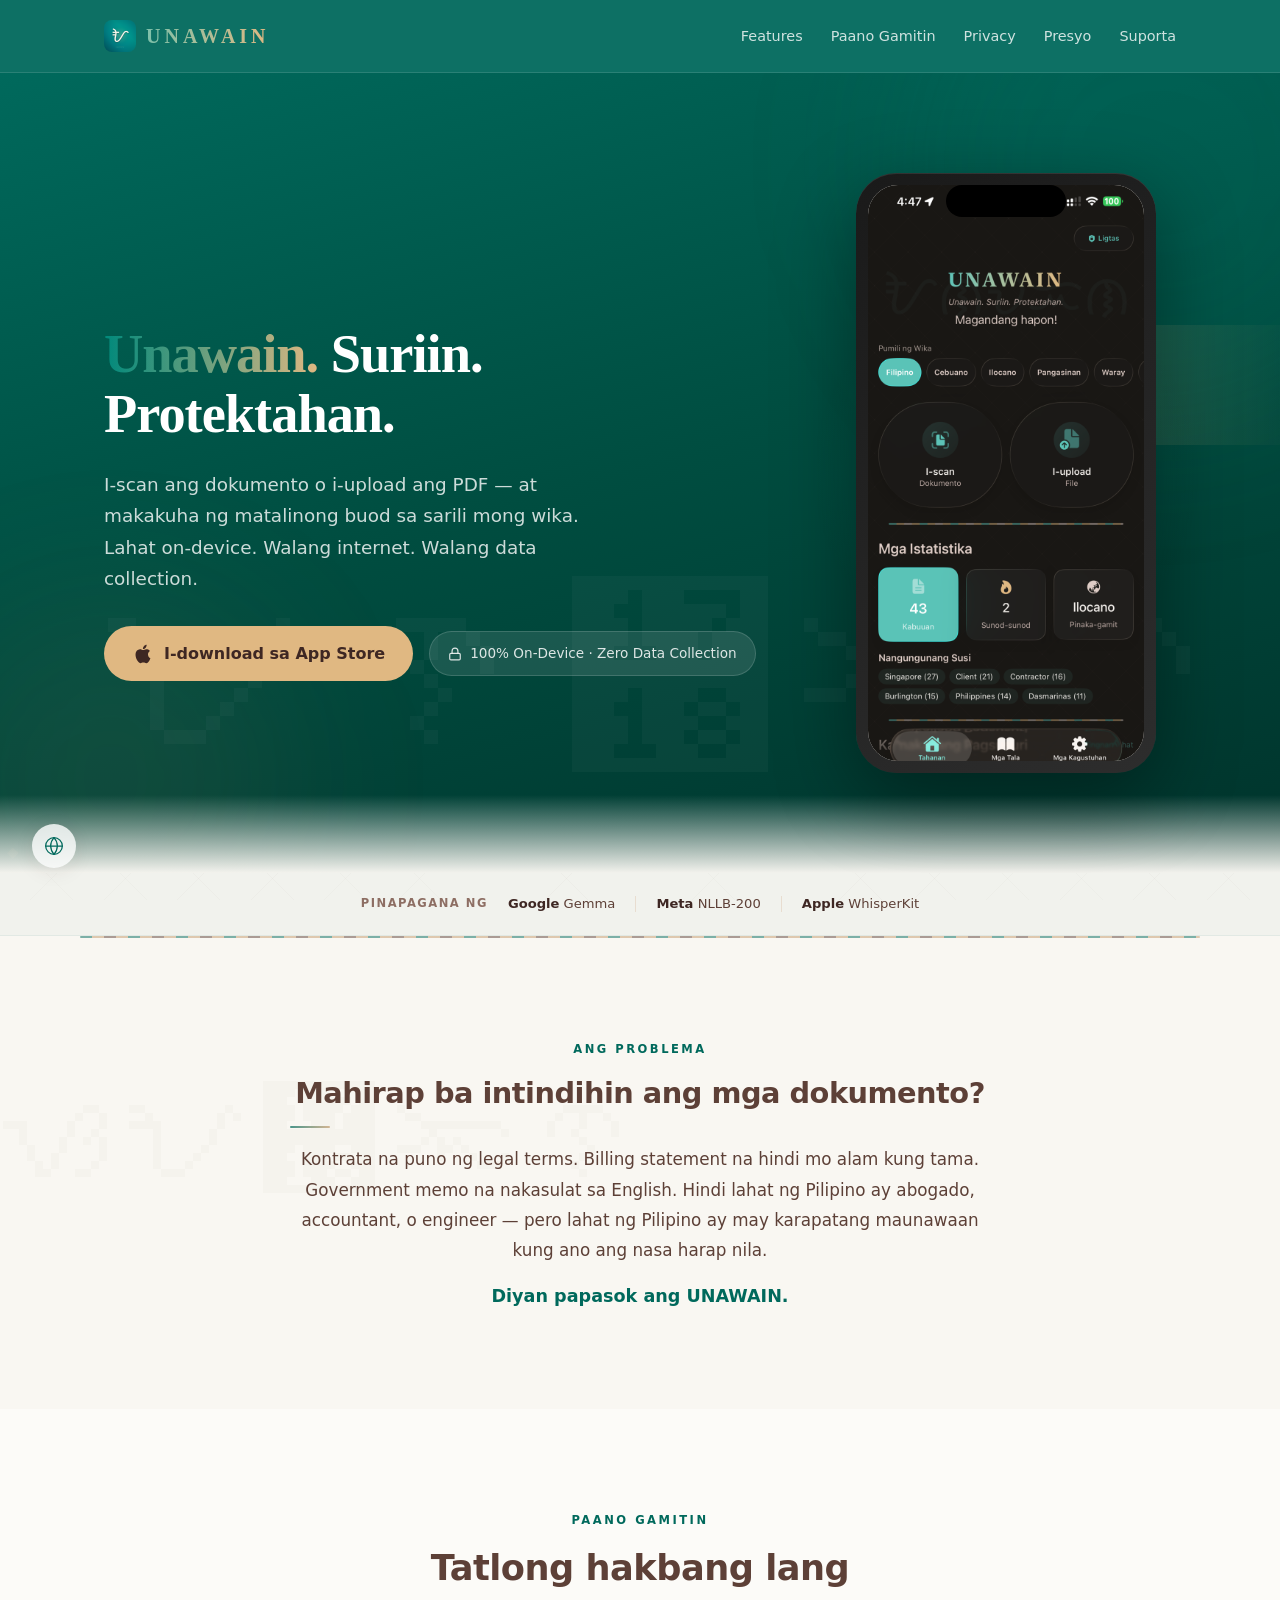
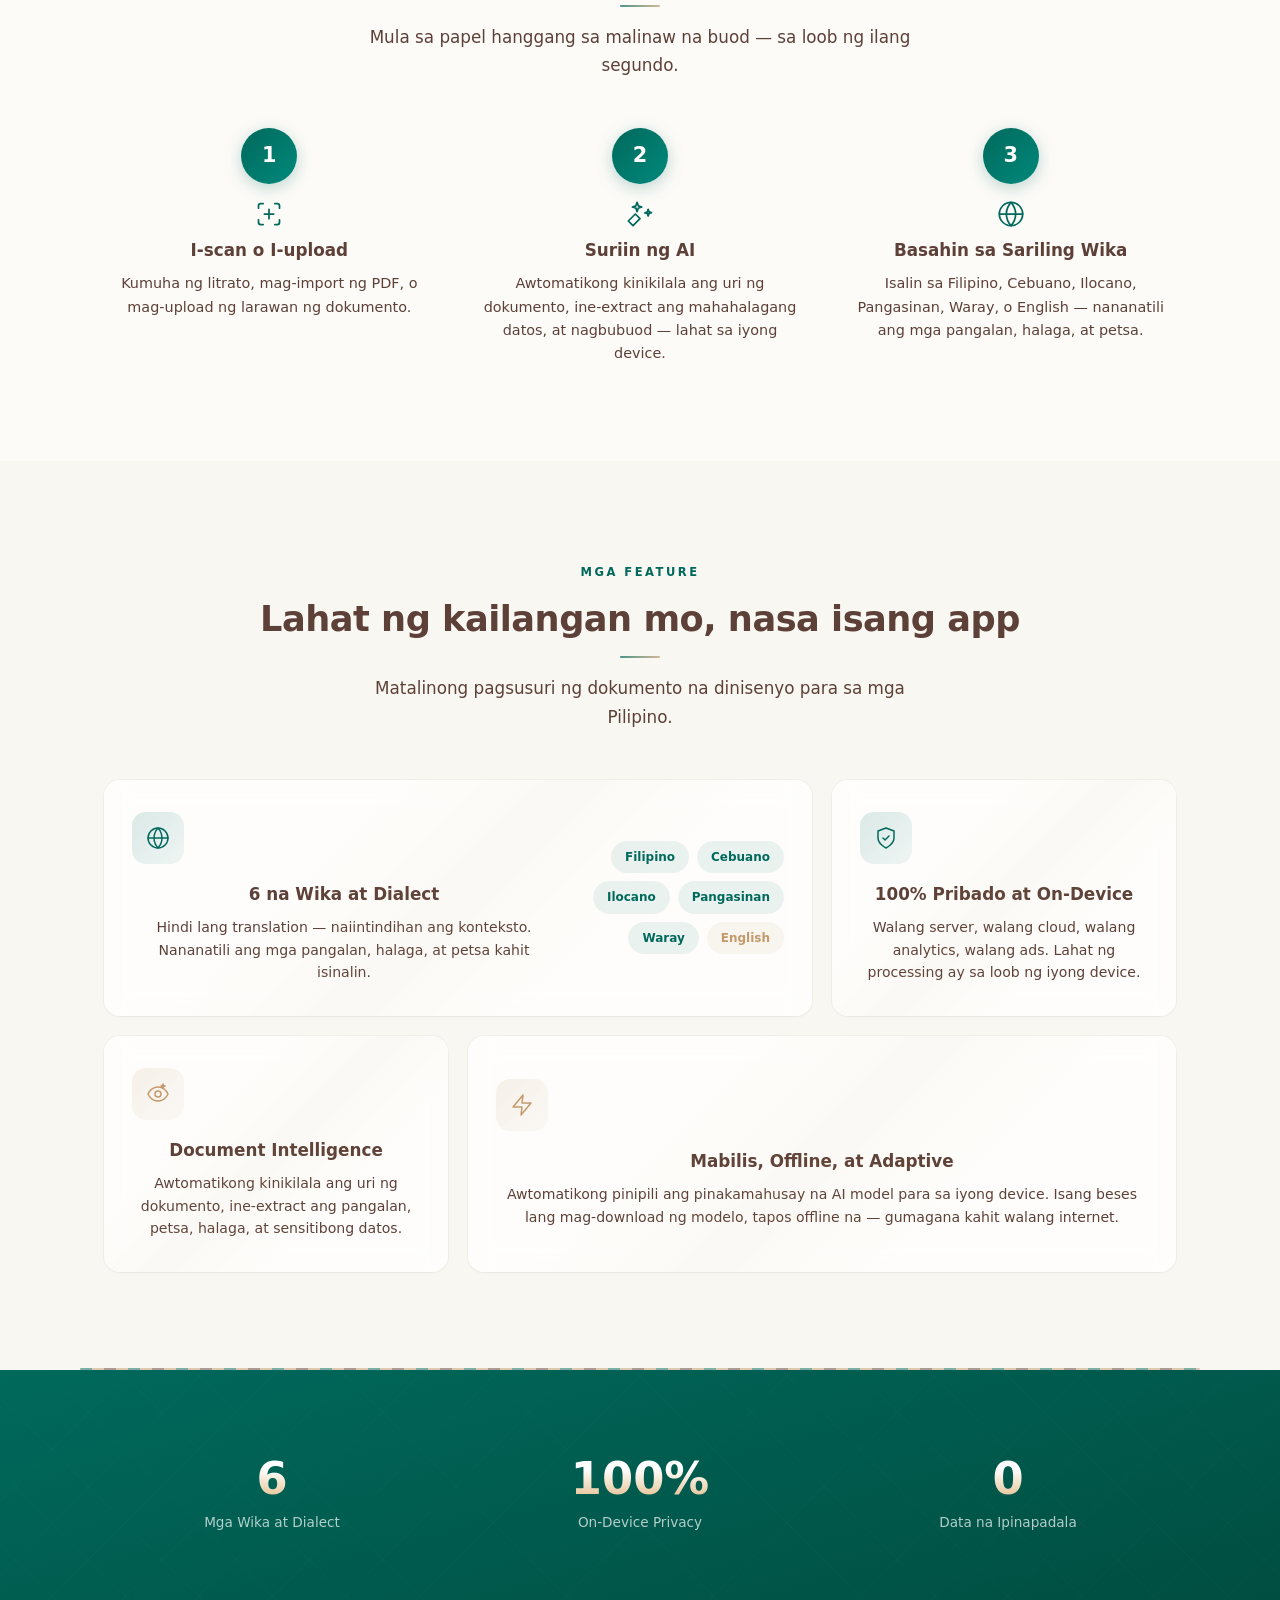
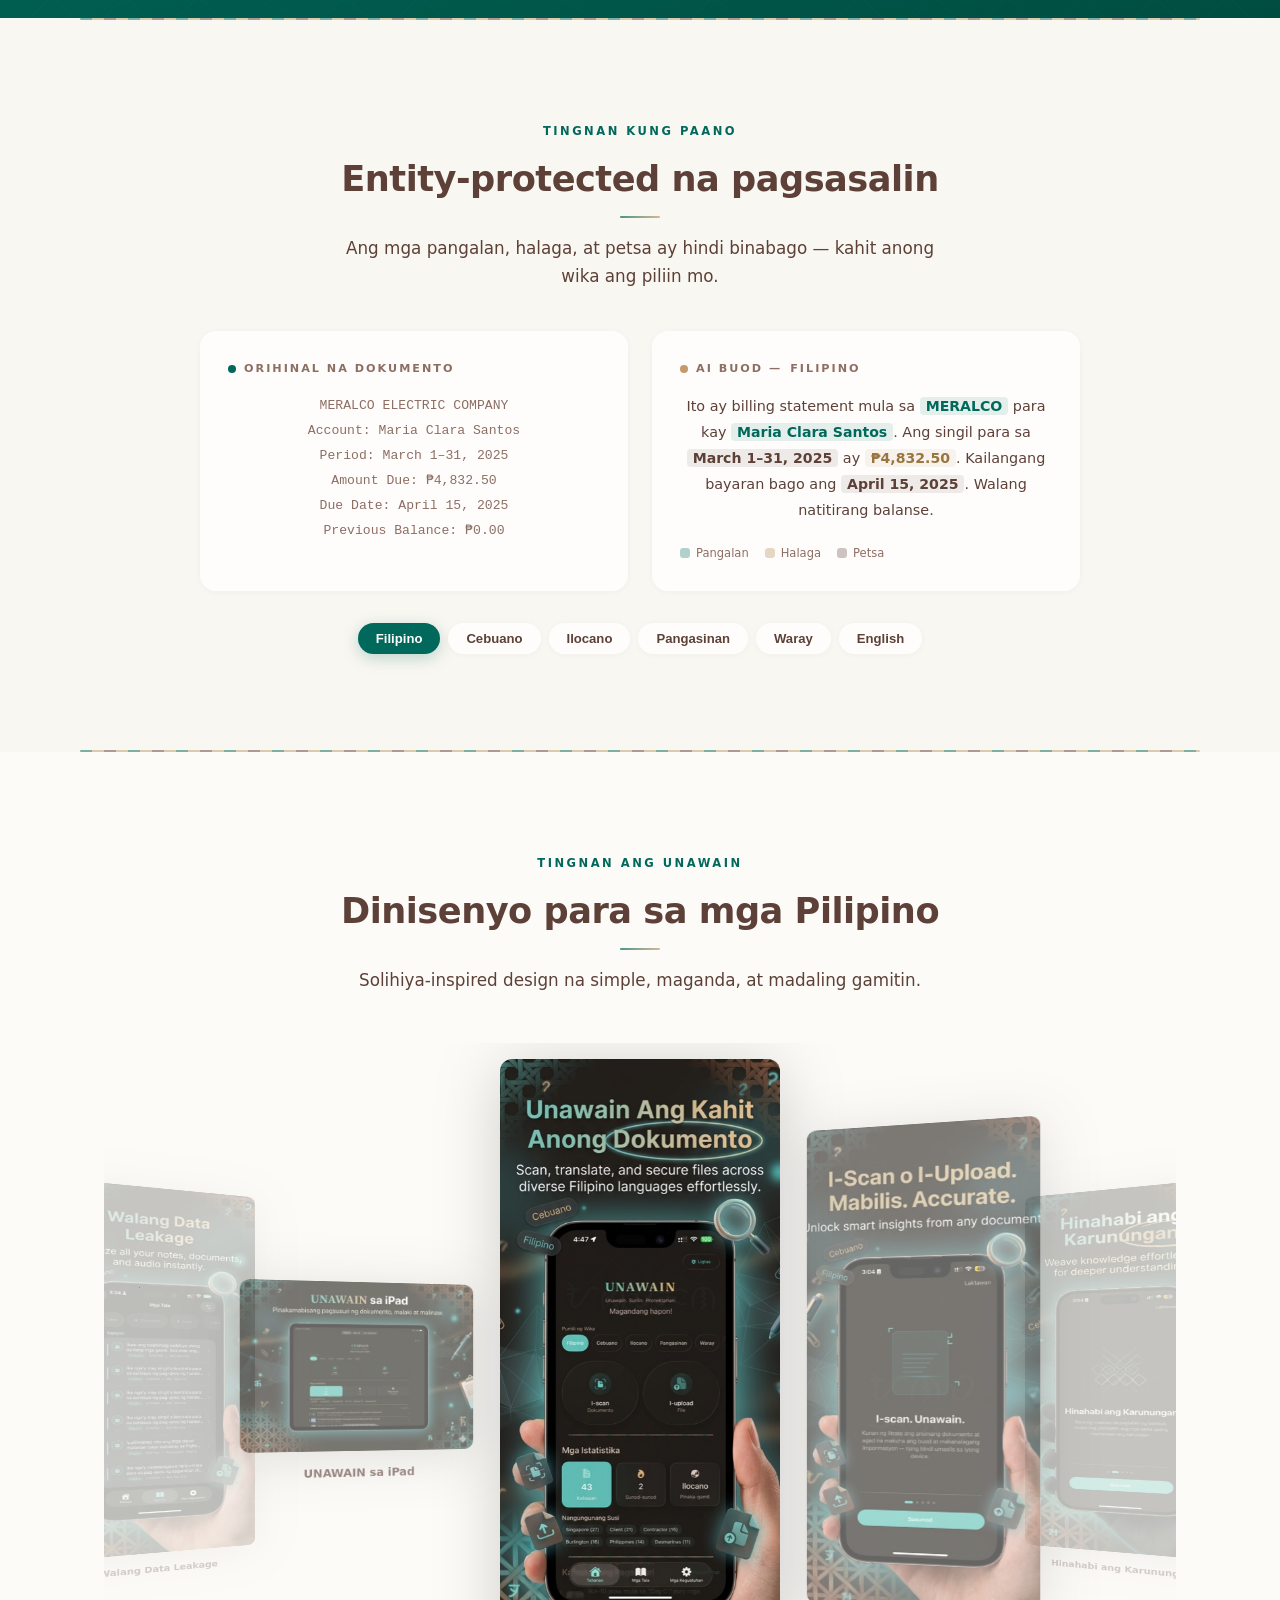
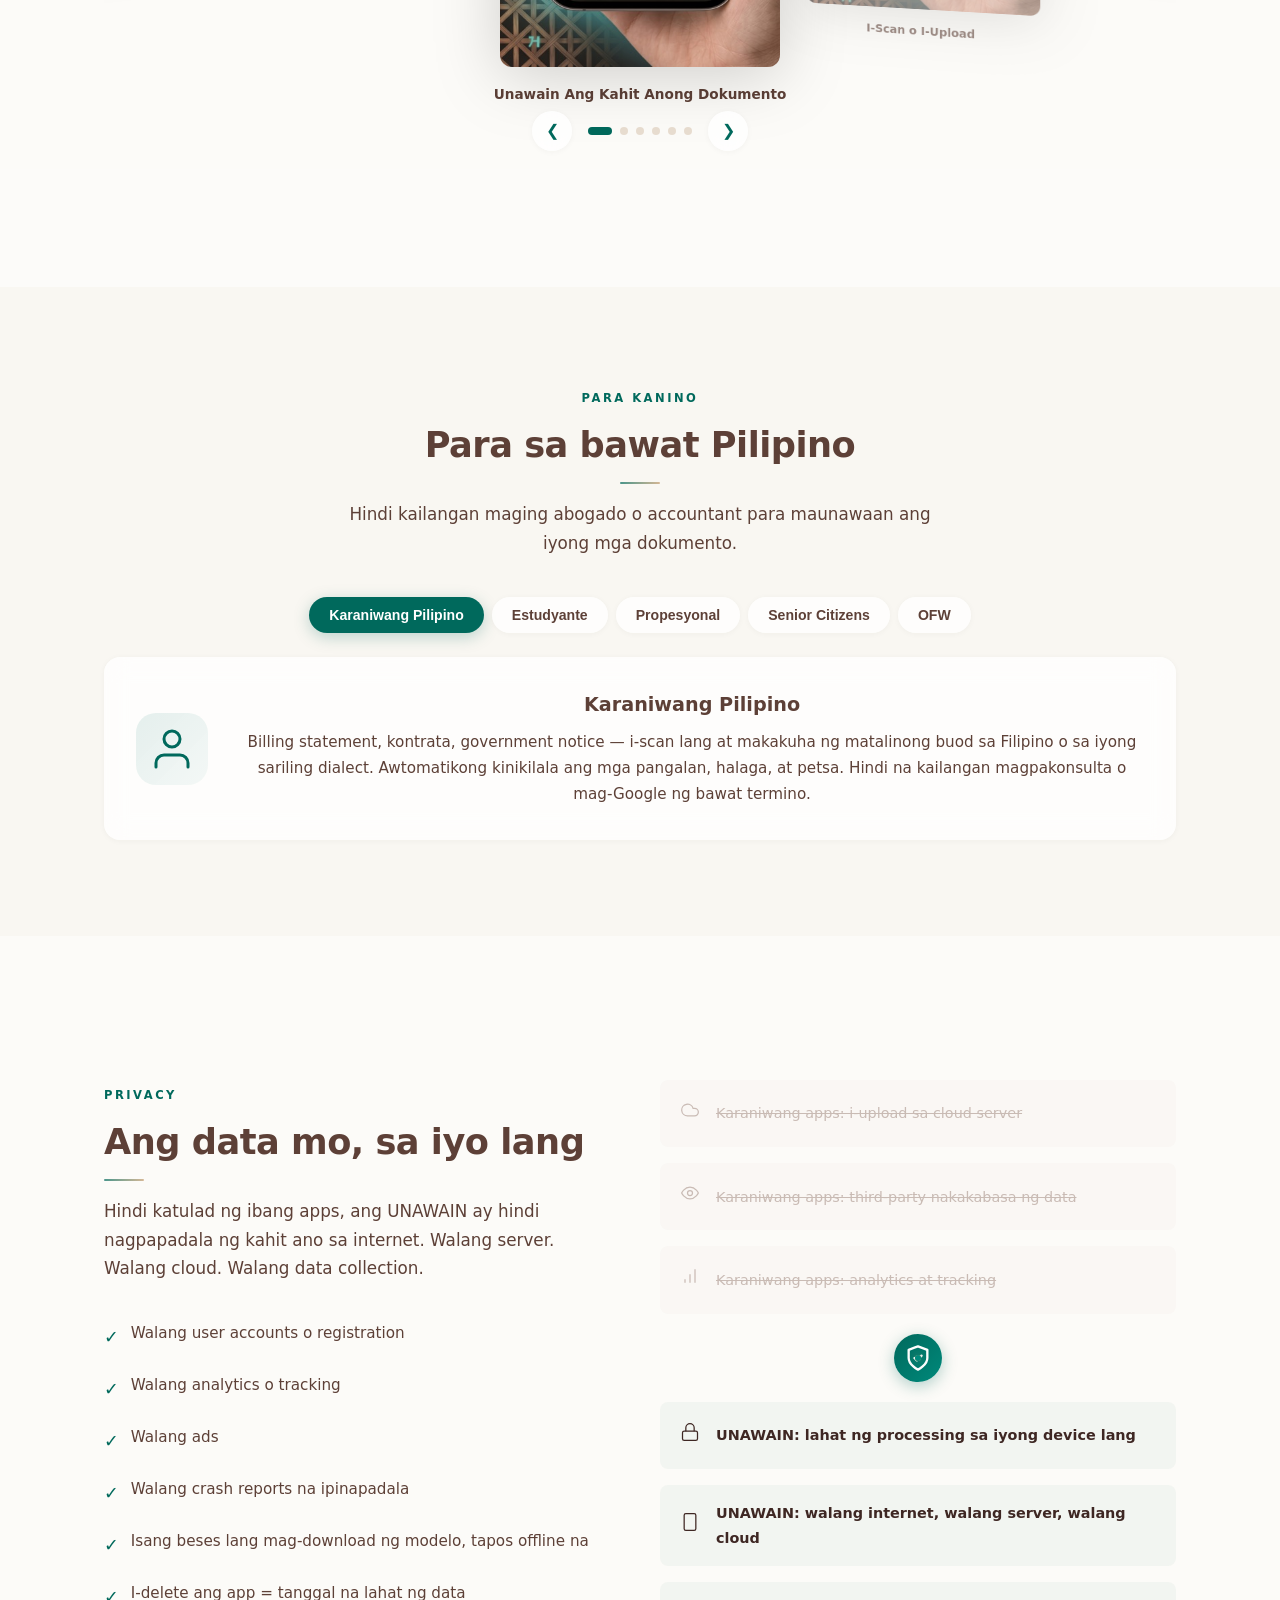
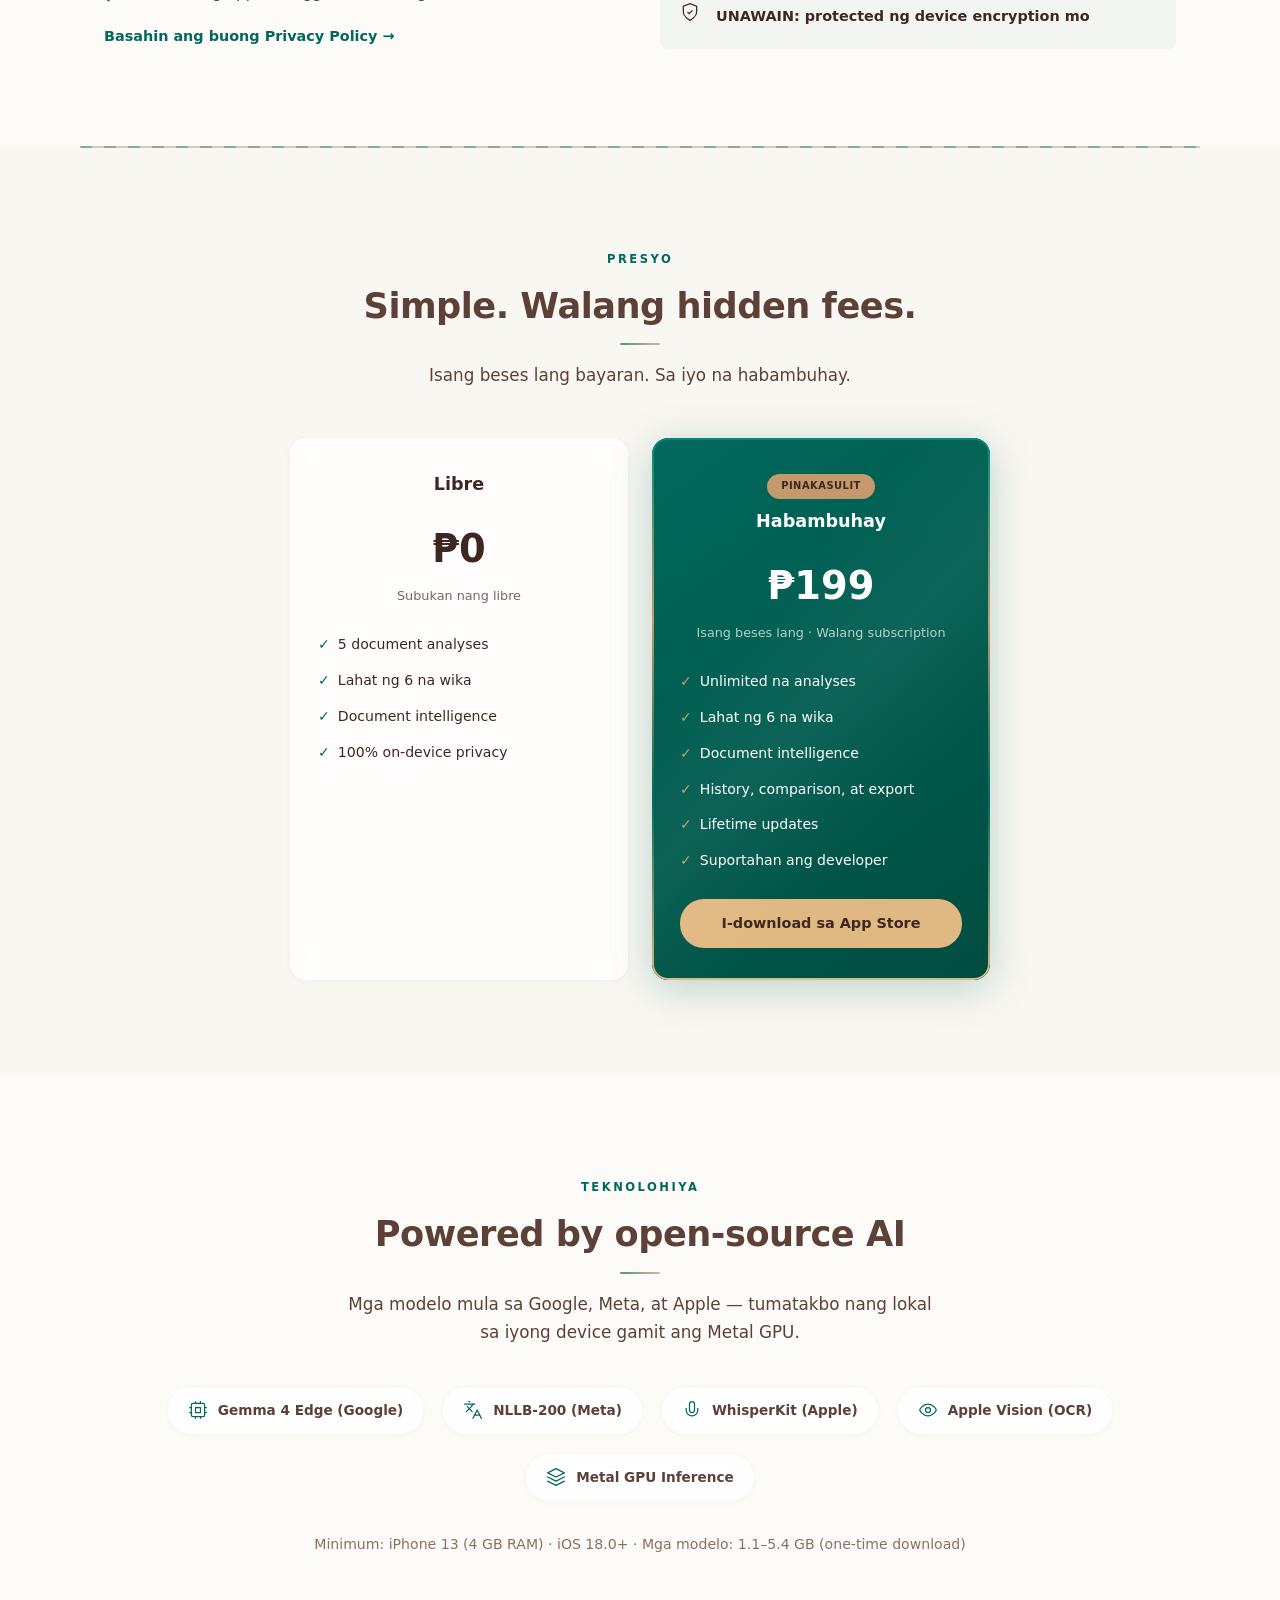
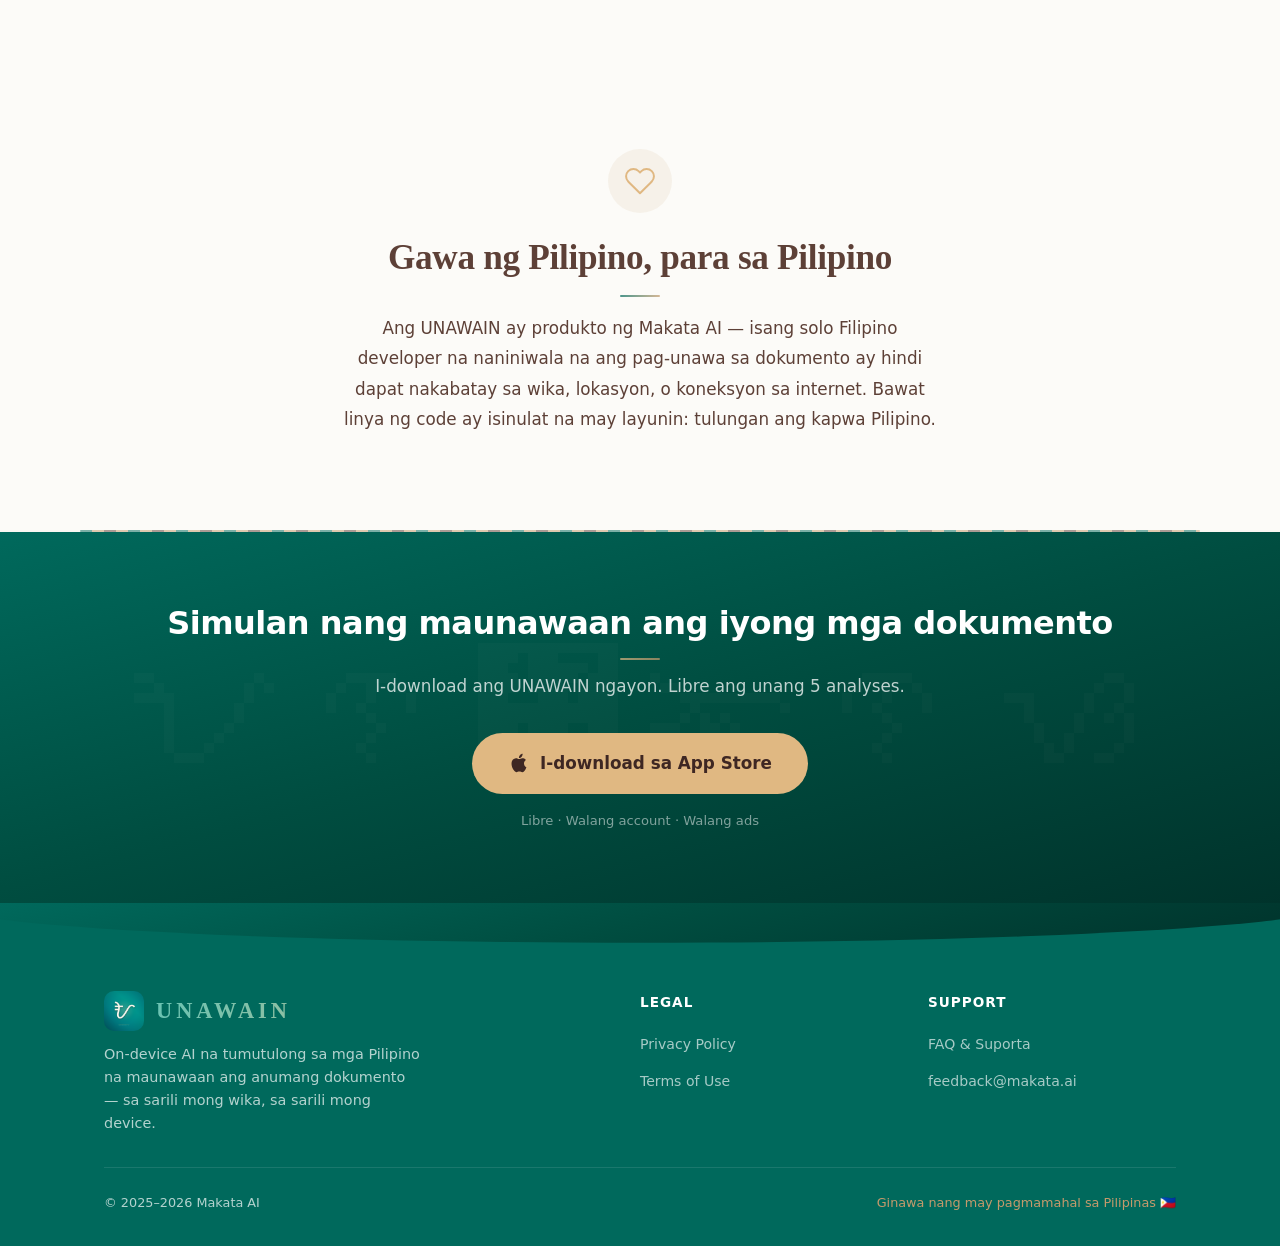
==== commit 45305b41: "Move Baybayin overlay above hero tagline to fix overlap Co-Authored-By: Claude Opus 4.6 <noreply@ant" ====
--- a/index.html
+++ b/index.html
@@ -87,8 +87,8 @@
     <div class="hero-orb hero-orb-2"></div>
     <div class="section-inner">
         <div class="hero-content">
+            <span class="baybayin-overlay" id="baybayin-overlay" aria-hidden="true">ᜂᜈᜏᜁᜈ᜔ · ᜐᜓᜎᜁᜈ᜔</span>
             <h1 class="hero-tagline" id="hero-tagline">
-                <span class="baybayin-overlay" id="baybayin-overlay" aria-hidden="true">ᜂᜈᜏᜁᜈ᜔ · ᜐᜓᜎᜁᜈ᜔</span>
                 <span class="accent">Unawain.</span> Suriin.<br>Protektahan.
             </h1>
             <p class="hero-subtitle">
--- a/assets/css/style.css
+++ b/assets/css/style.css
@@ -425,7 +425,6 @@
     margin-bottom: 24px;
     letter-spacing: -1px;
     position: relative;
-    overflow: hidden;
 
     .accent {
         background: linear-gradient(90deg, var(--teal-light), var(--ginto-bright));
@@ -436,19 +435,16 @@
 }
 
 .baybayin-overlay {
-    position: absolute;
-    inset: 0;
-    display: flex;
-    align-items: center;
-    font-size: 1em;
+    display: block;
+    font-size: 1.8rem;
     font-weight: 400;
     letter-spacing: 8px;
+    margin-bottom: 12px;
     background: linear-gradient(90deg, var(--ginto-bright), #D4A855, var(--ginto-bright));
     -webkit-background-clip: text;
     -webkit-text-fill-color: transparent;
     background-clip: text;
     pointer-events: none;
-    z-index: 2;
     animation: baybayinFade 1s ease-out 2.5s forwards;
 }
 
@@ -1647,6 +1643,7 @@
         a::after { display: none; }
     }
     .nav-toggle { display: block; }
+    .baybayin-overlay { font-size: 1.3rem; letter-spacing: 6px; margin-bottom: 8px; }
     .hero-tagline { font-size: 2.4rem; letter-spacing: -0.5px; }
     .hero-subtitle { font-size: 1rem; }
     .section-inner { padding: 64px 20px; }
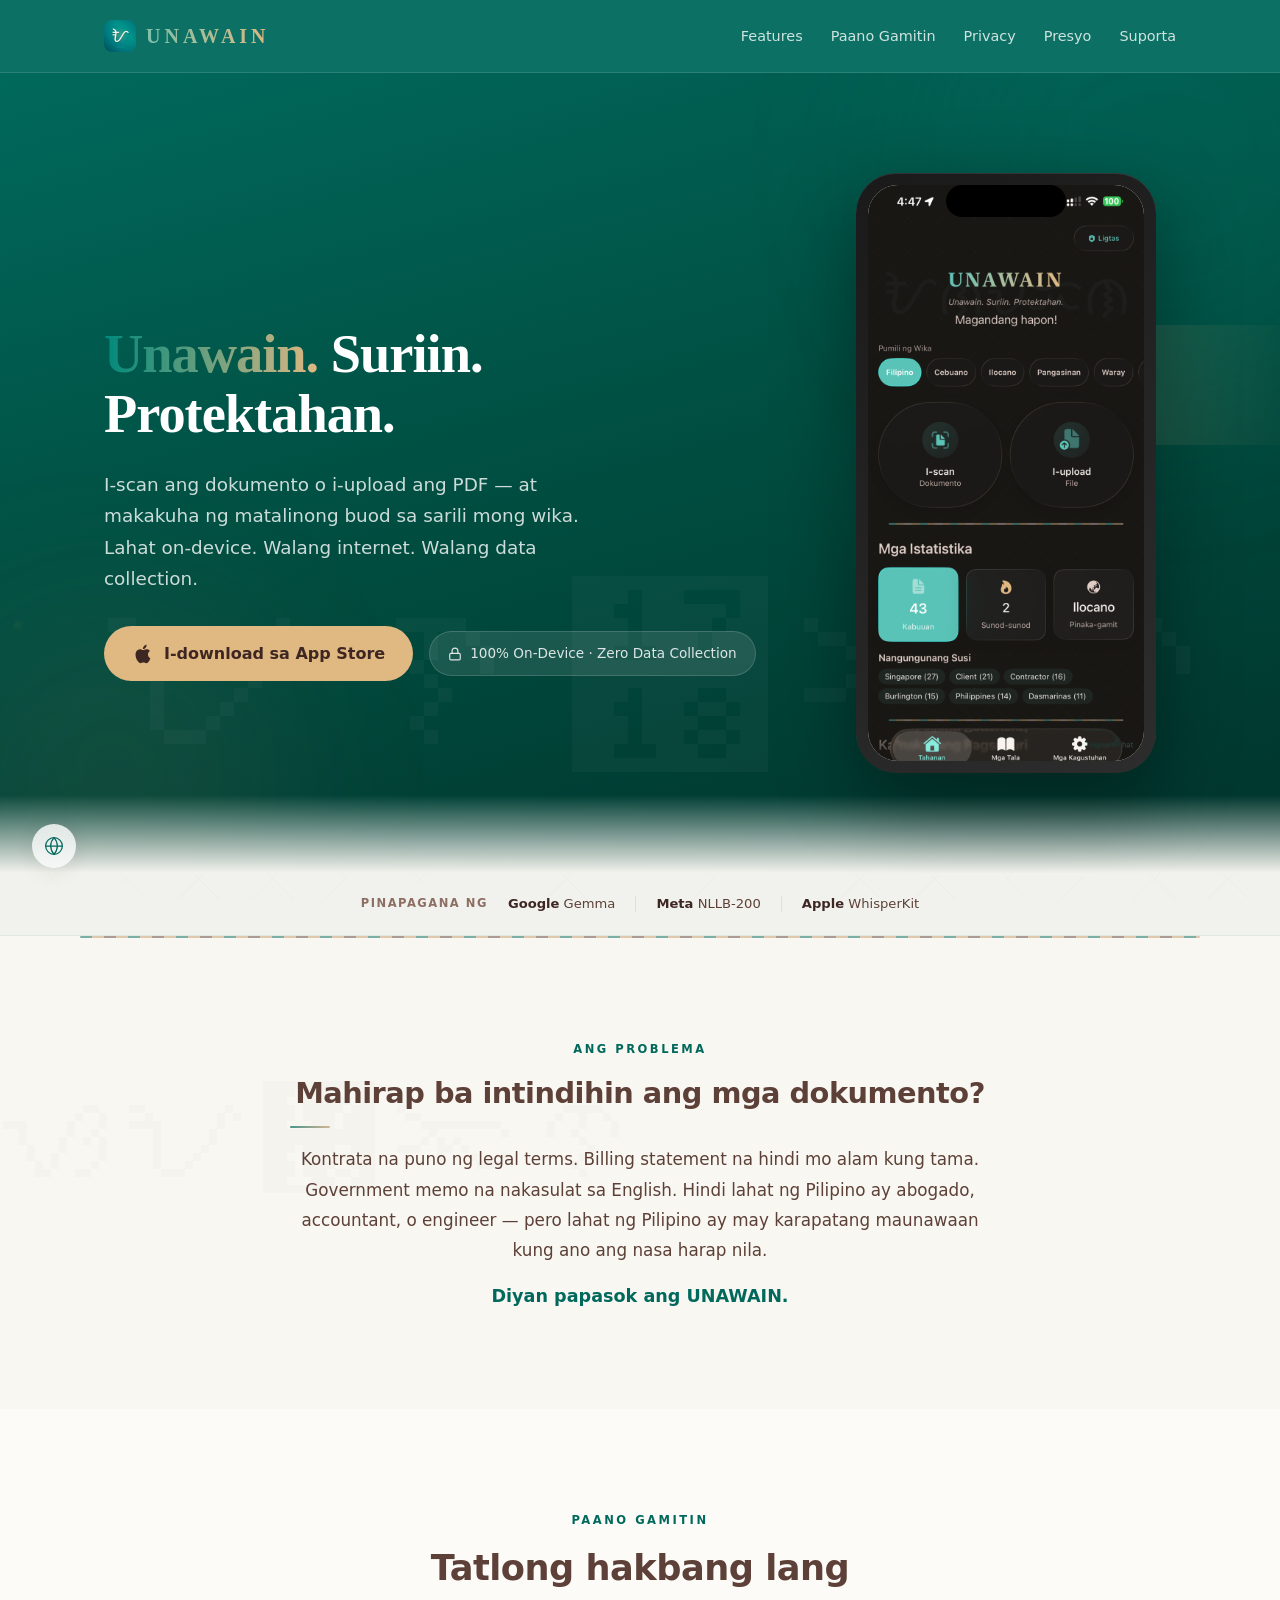
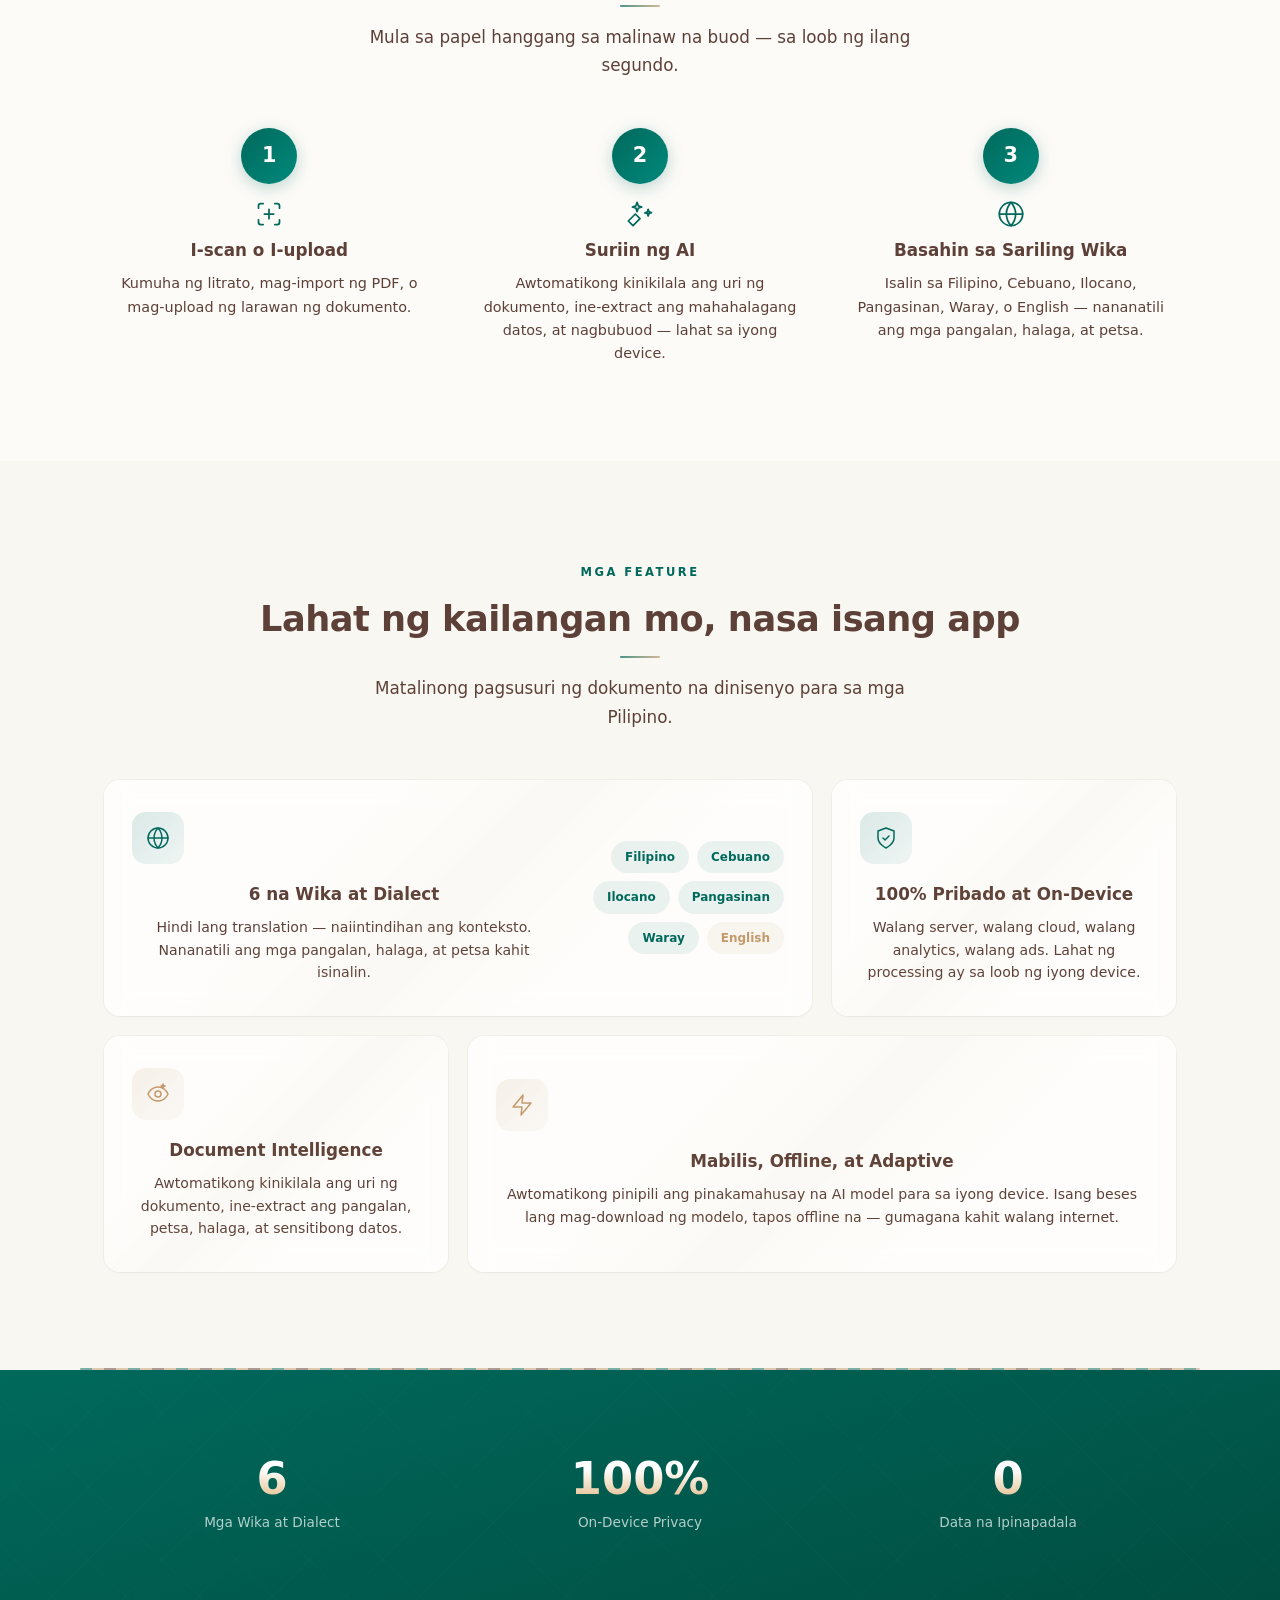
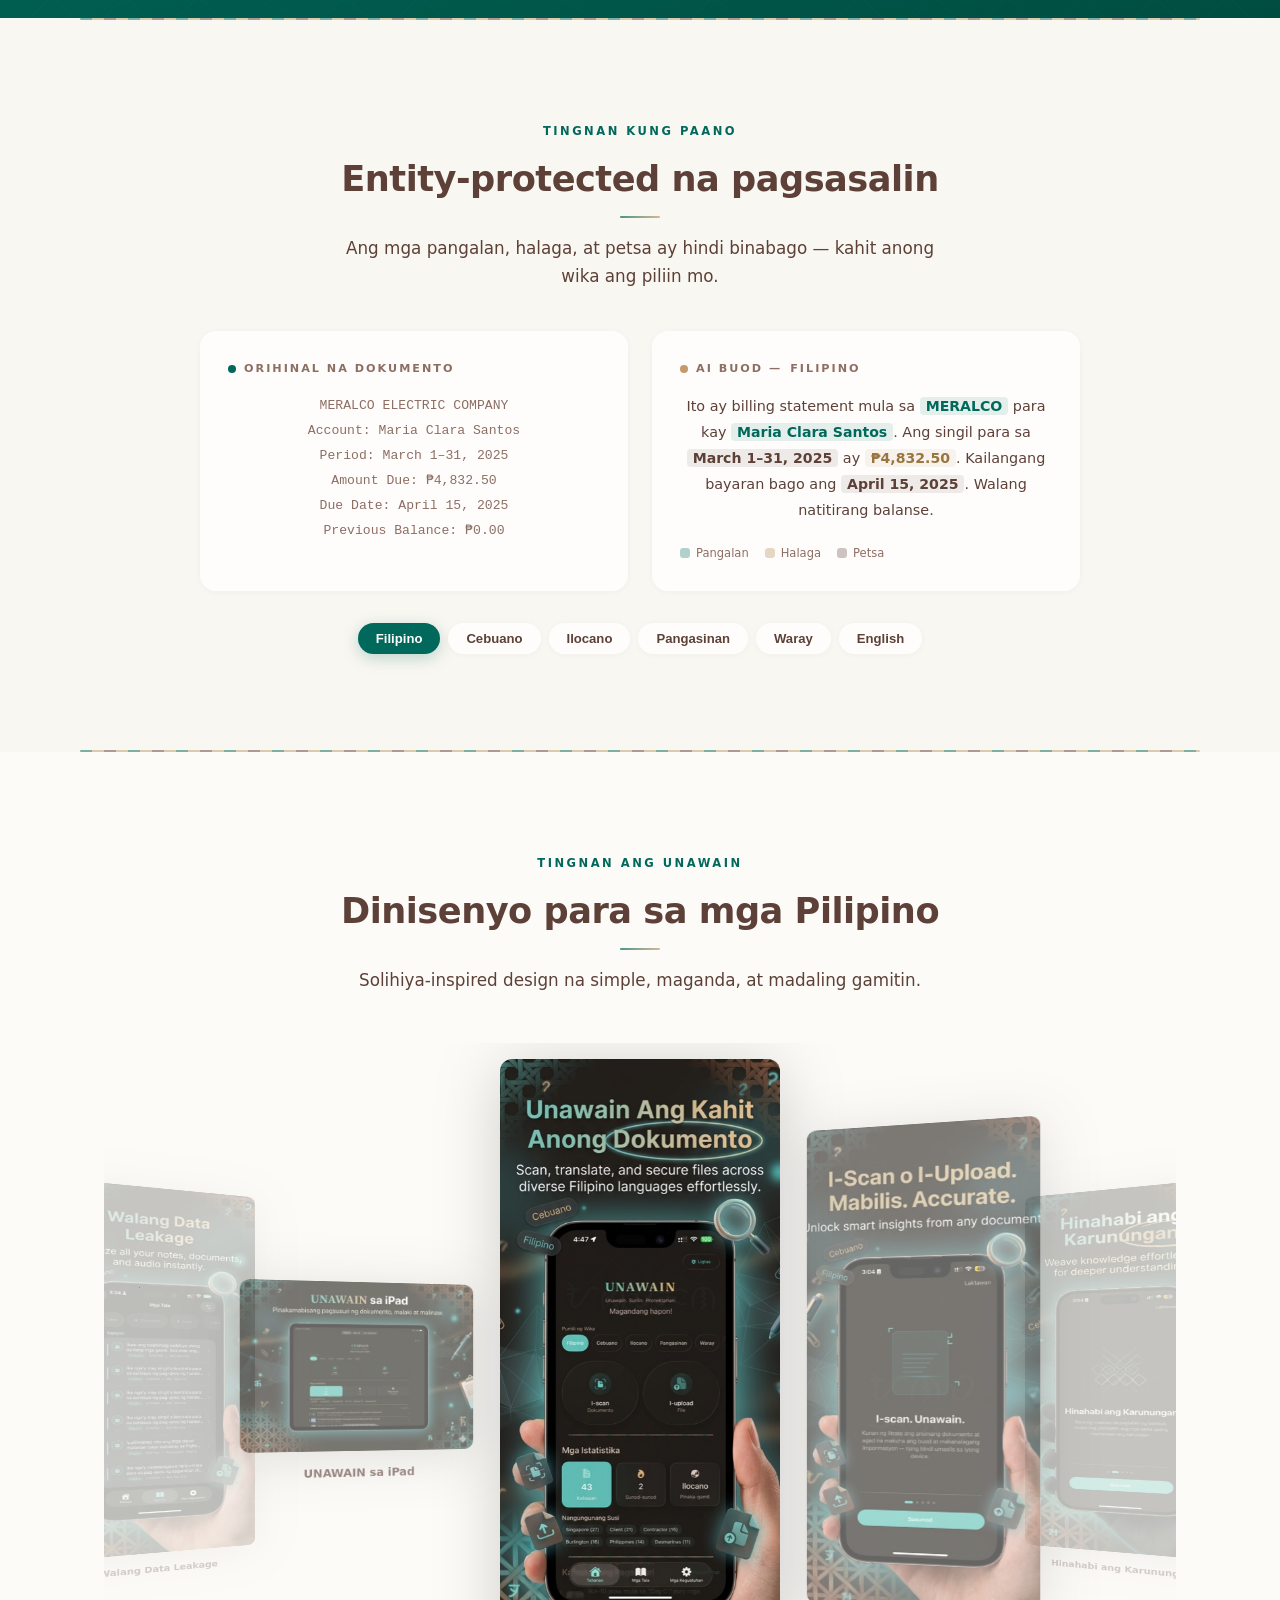
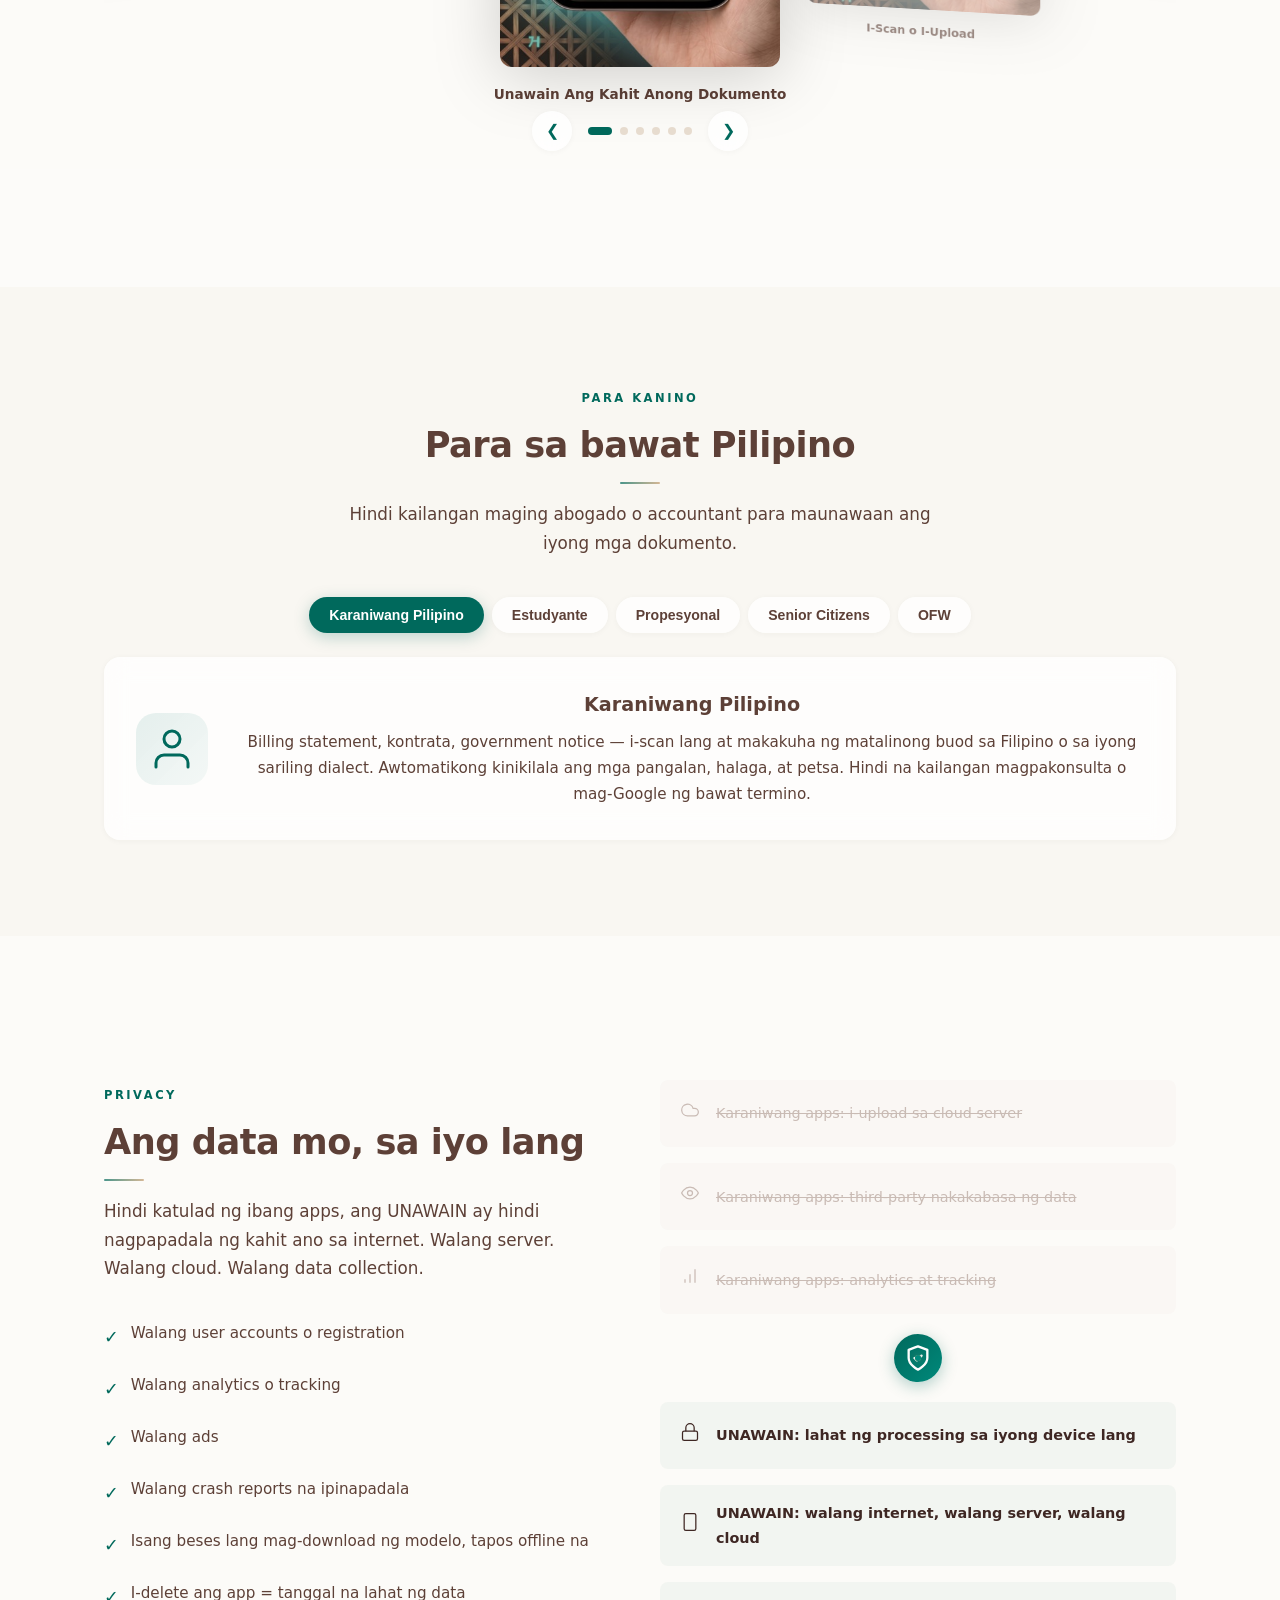
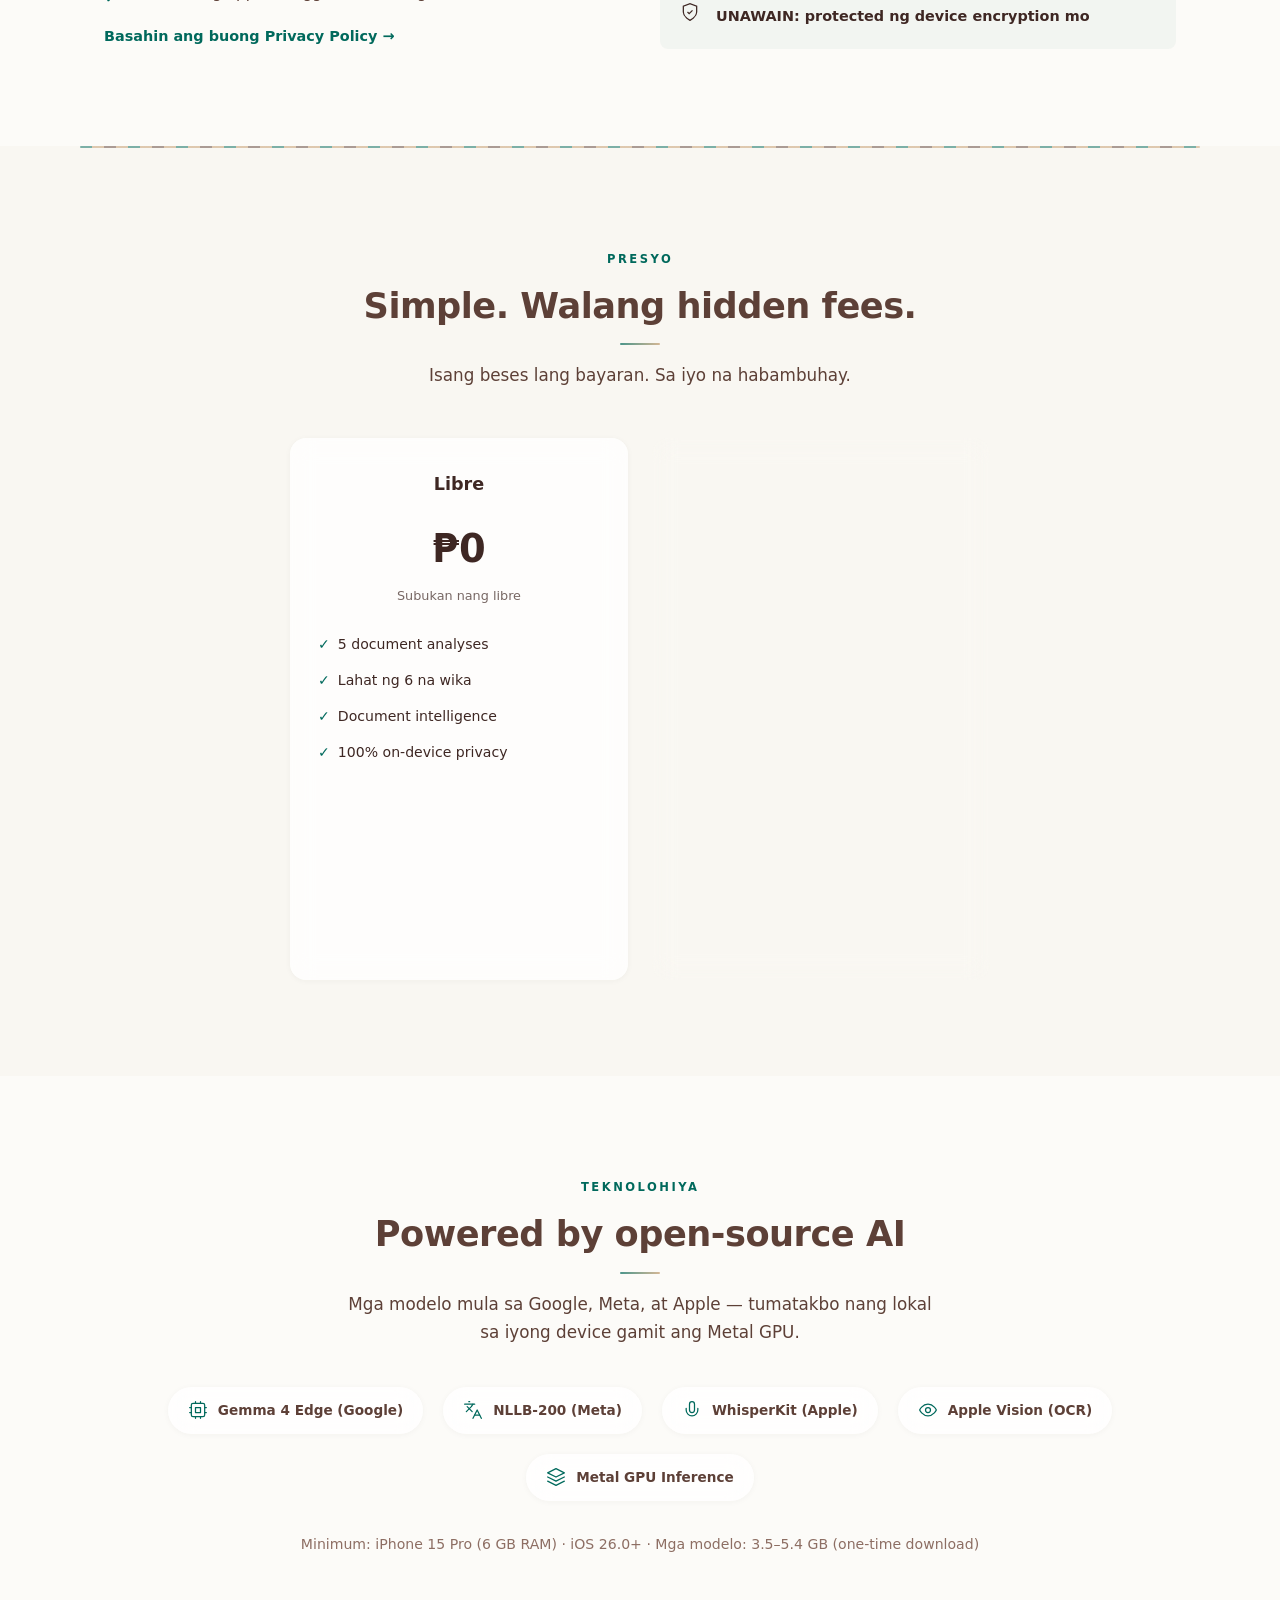
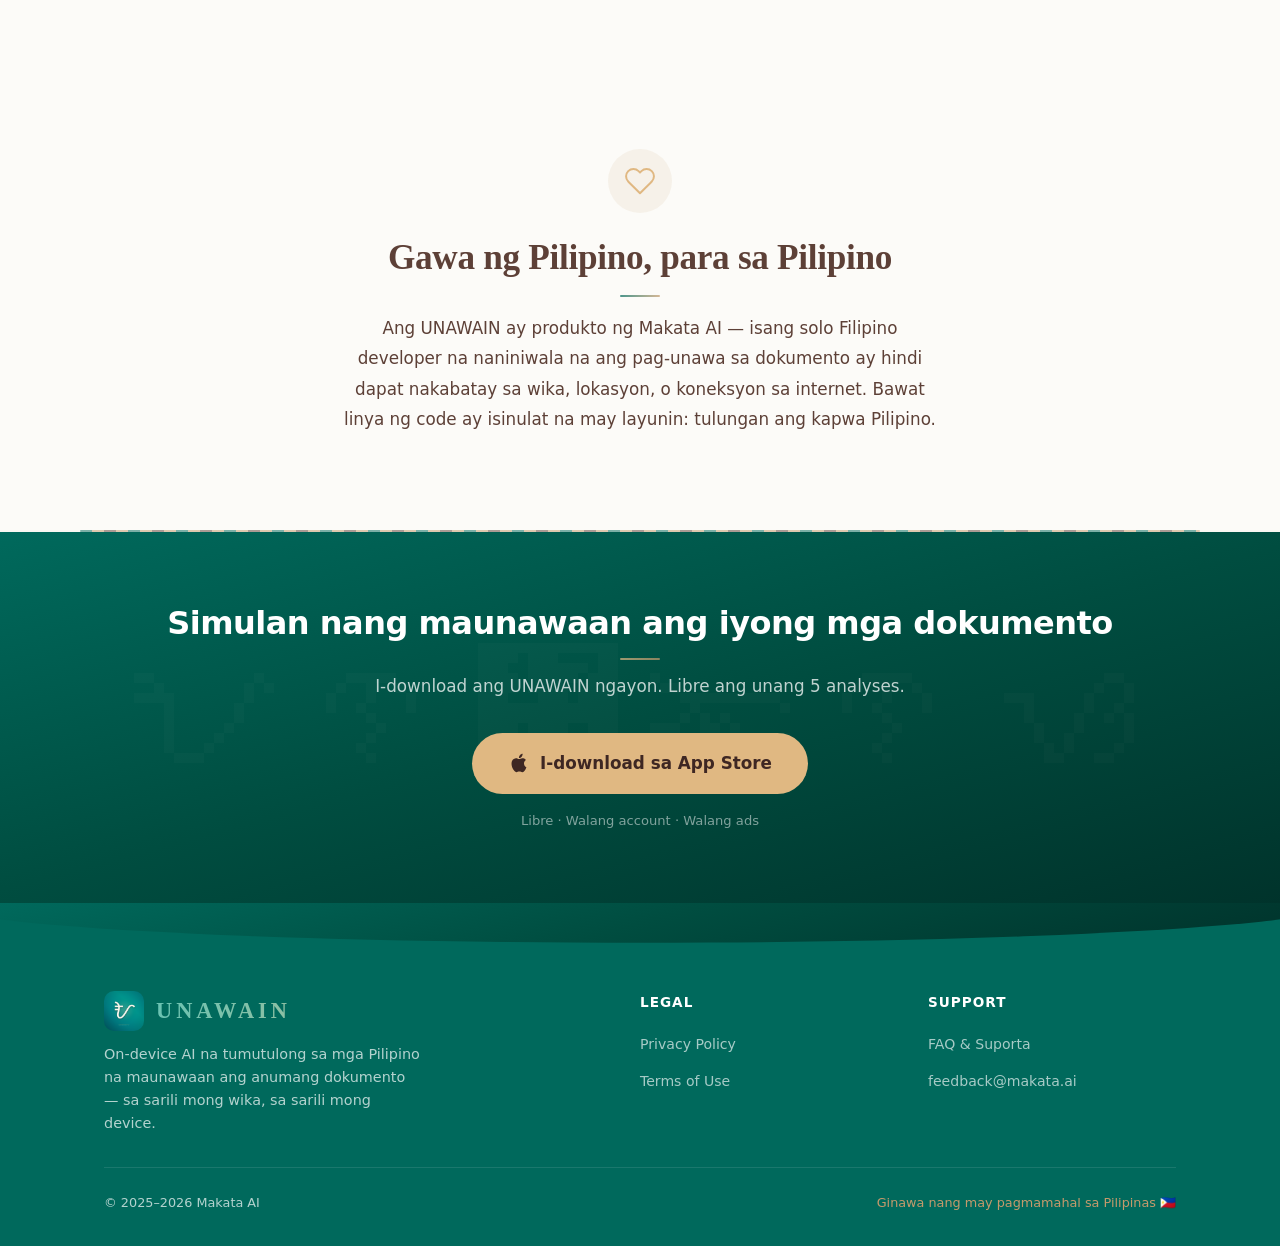
==== commit 9162e2fc: "Fix device requirements: 6GB RAM minimum, iOS 26.0+ Co-Authored-By: Claude Opus 4.6 <noreply@anthrop" ====
--- a/index.html
+++ b/index.html
@@ -46,7 +46,7 @@
         "@context": "https://schema.org",
         "@type": "SoftwareApplication",
         "name": "UNAWAIN",
-        "operatingSystem": "iOS 18.0+",
+        "operatingSystem": "iOS 26.0+",
         "applicationCategory": "ProductivityApplication",
         "url": "https://unawain.makata.ai",
         "downloadUrl": "https://apps.apple.com/us/app/unawain/id6763873149",
@@ -531,7 +531,7 @@
         </div>
 
         <p class="reveal tech-note">
-            Minimum: iPhone 13 (4 GB RAM) &middot; iOS 18.0+ &middot; Mga modelo: 1.1&ndash;5.4 GB (one-time download)
+            Minimum: iPhone 15 Pro (6 GB RAM) &middot; iOS 26.0+ &middot; Mga modelo: 3.5&ndash;5.4 GB (one-time download)
         </p>
     </div>
 </section>
